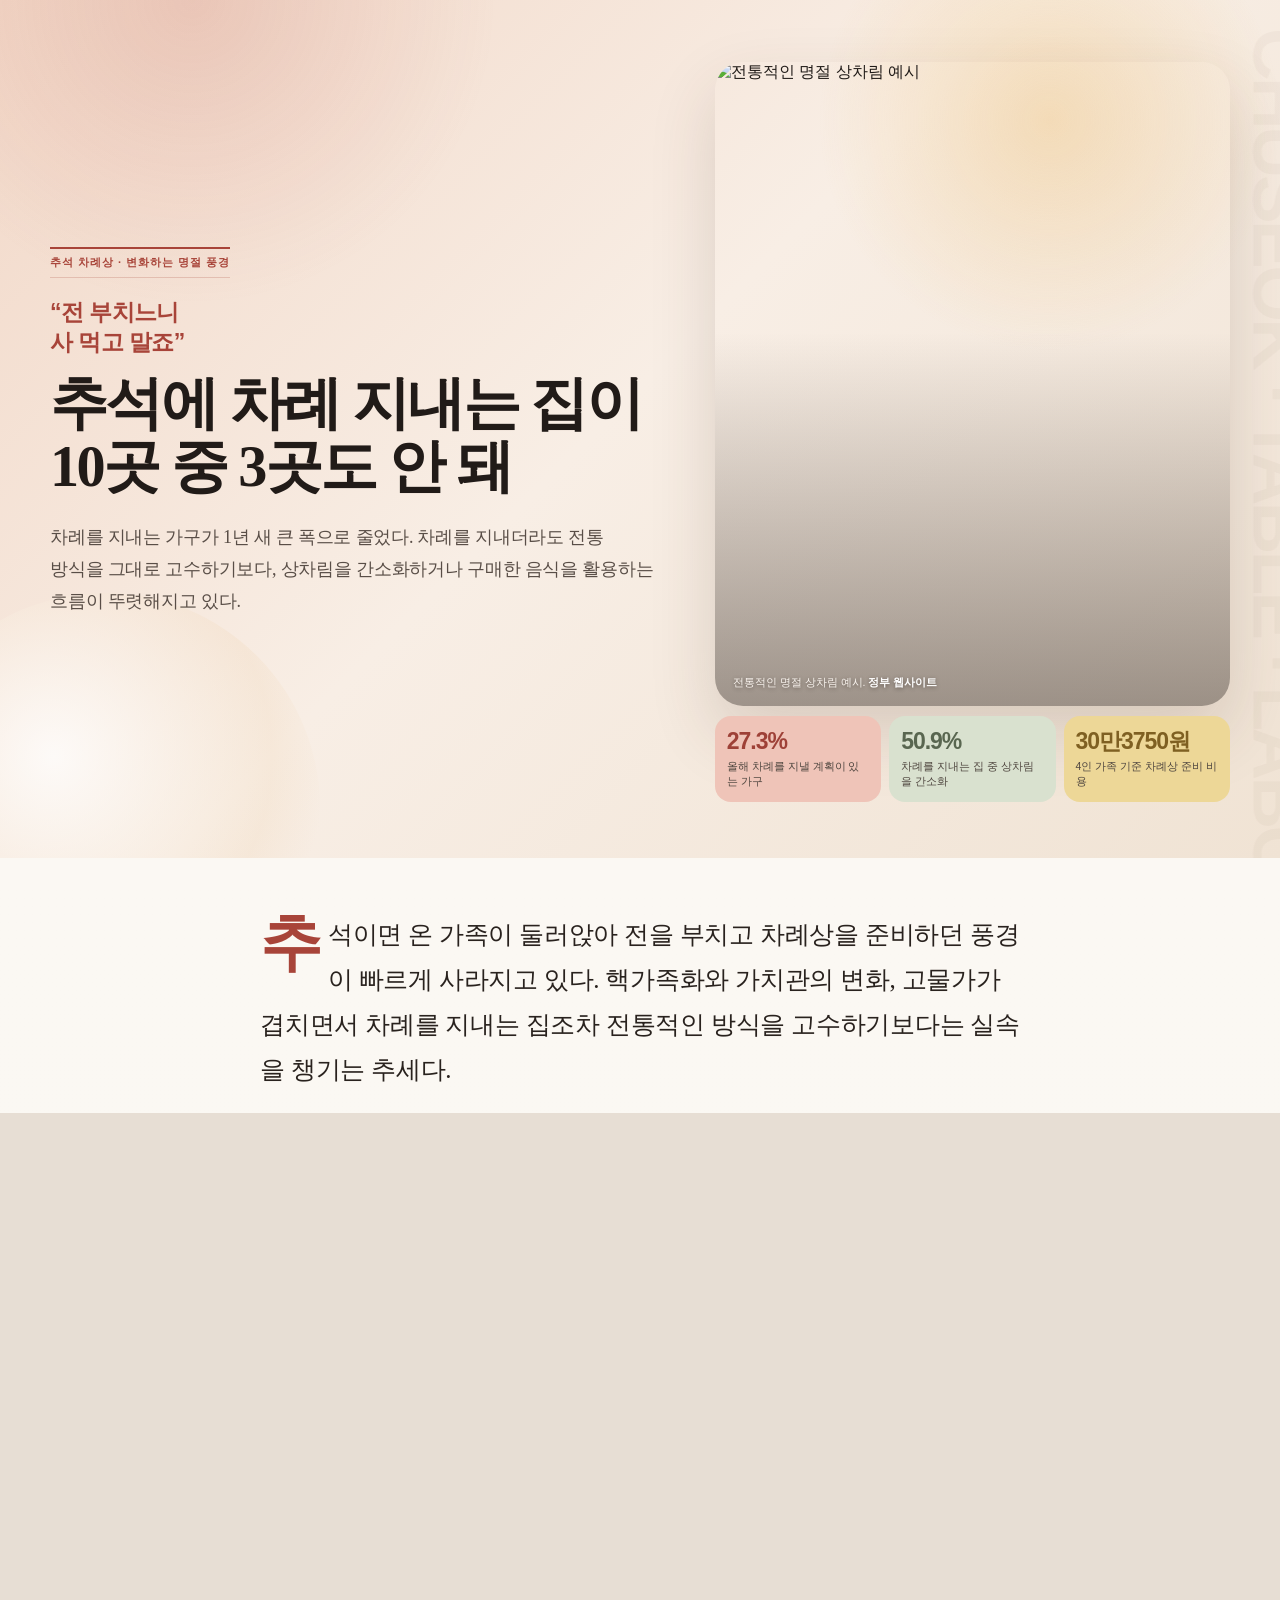
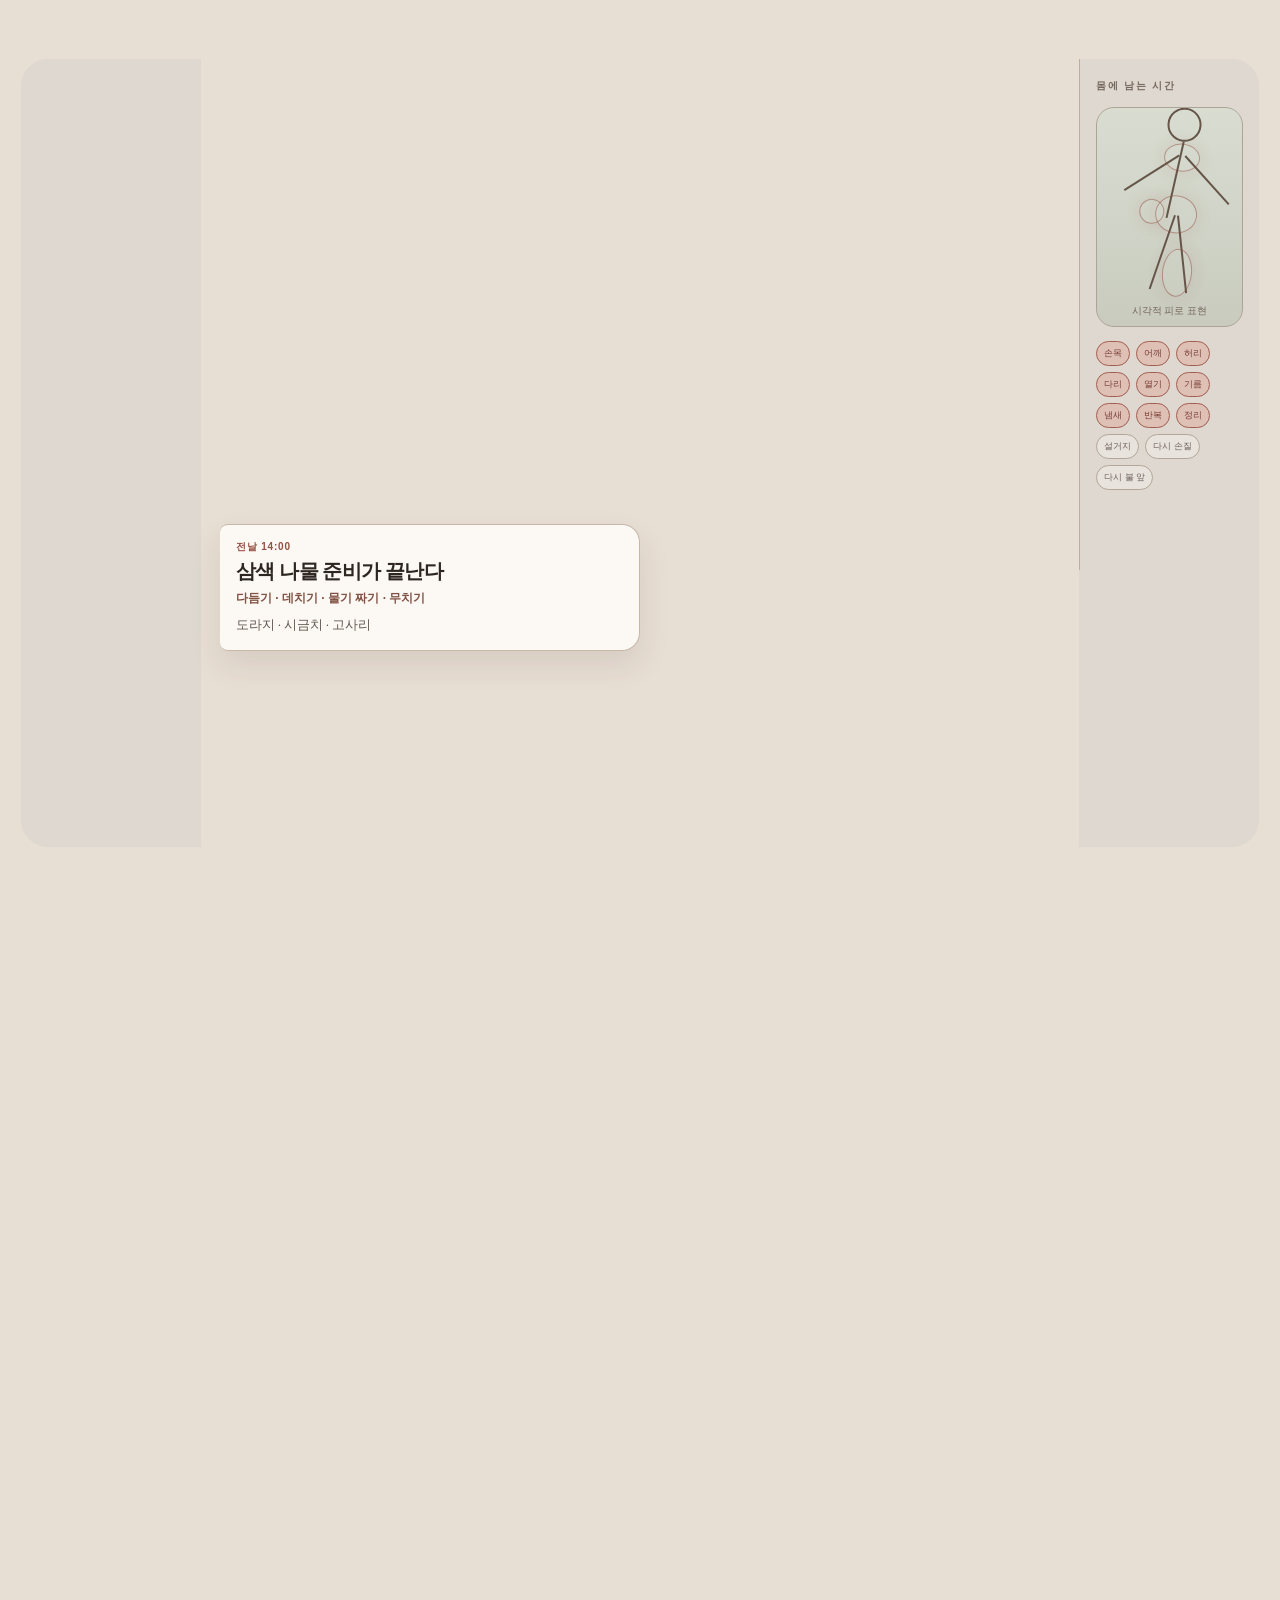
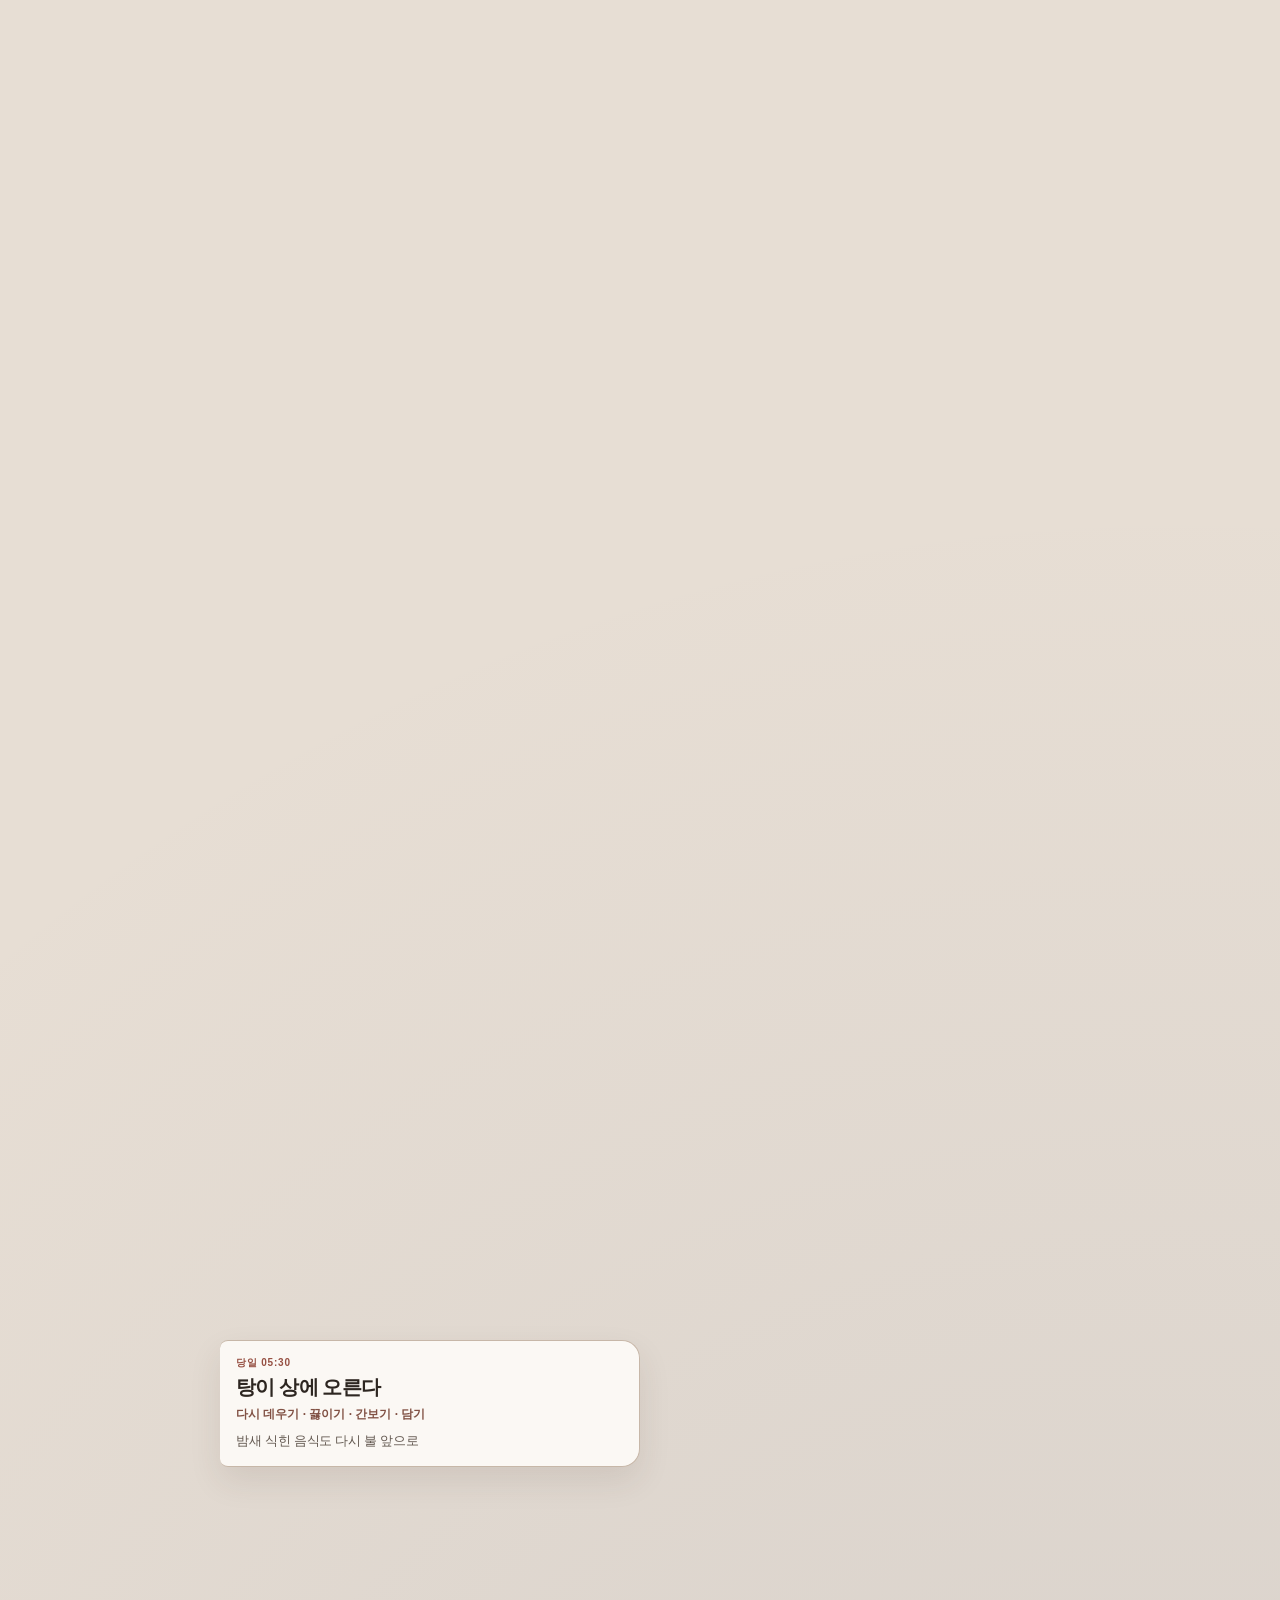
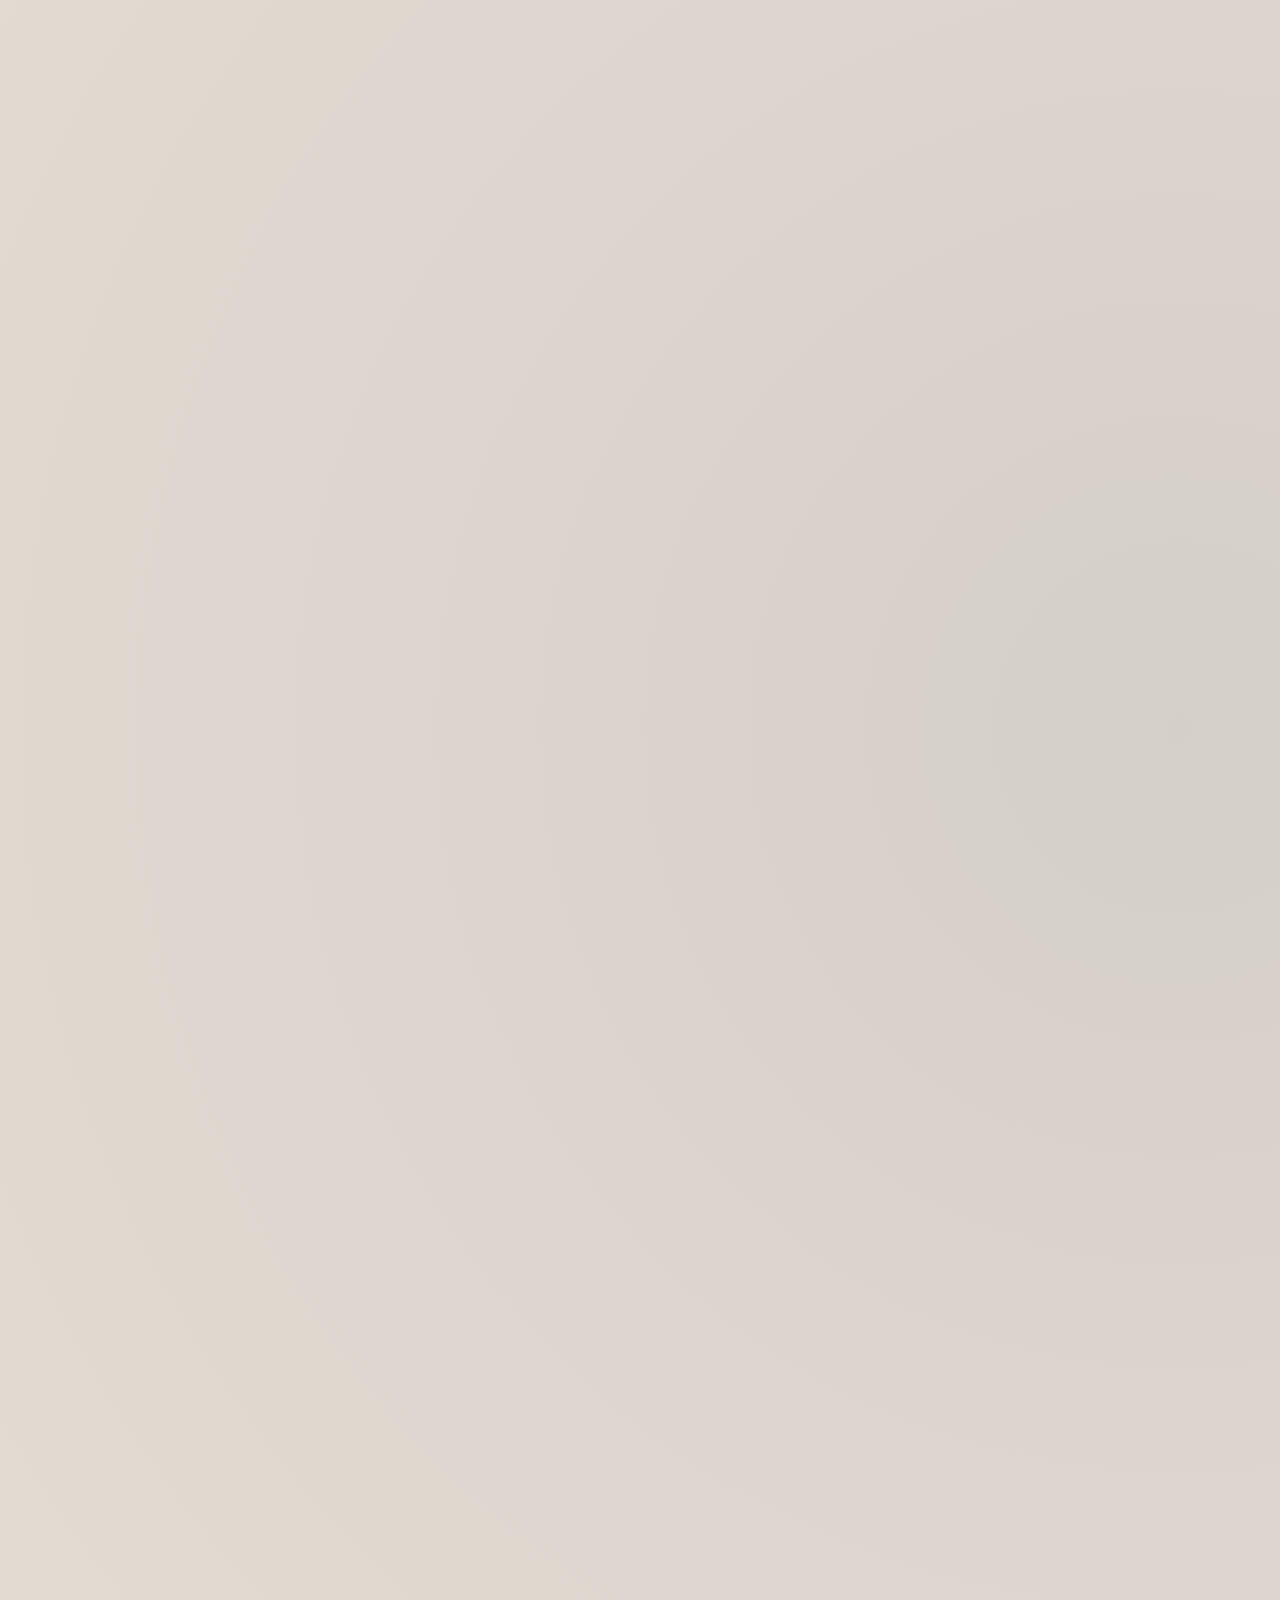
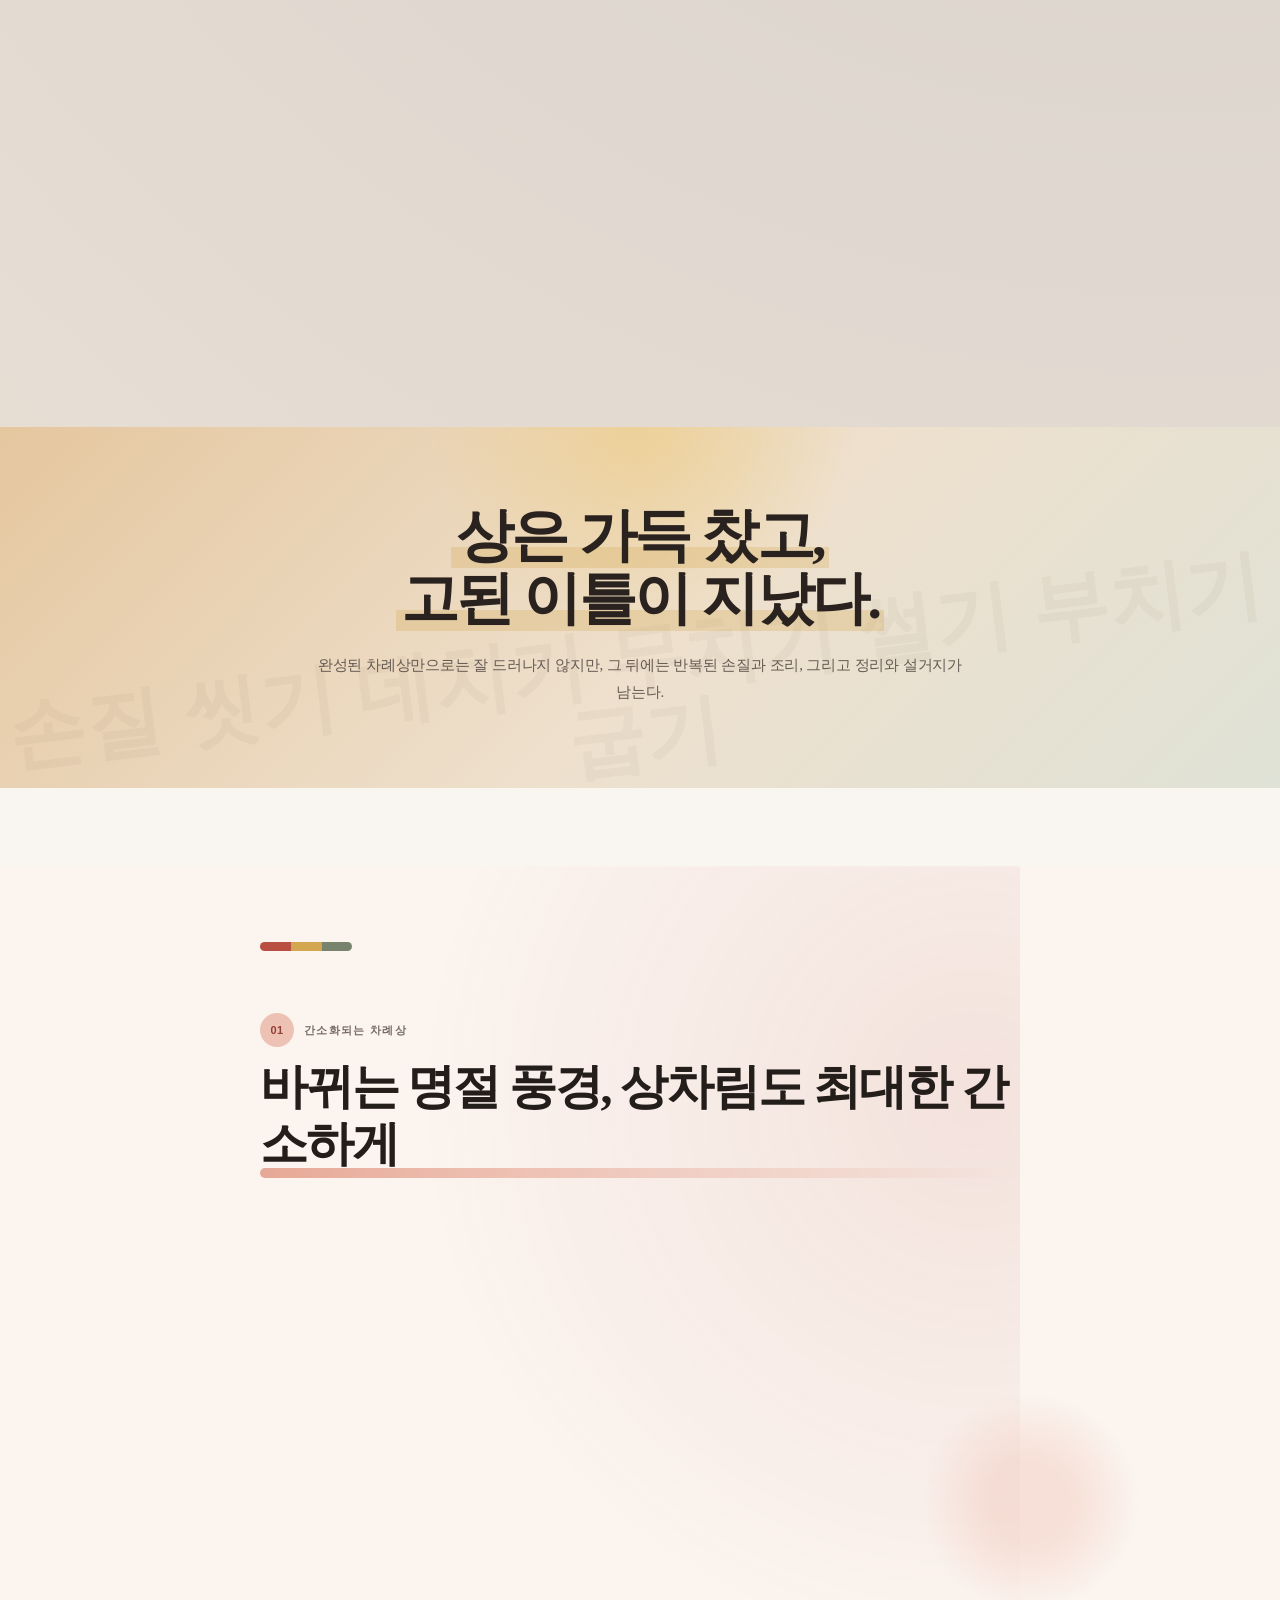
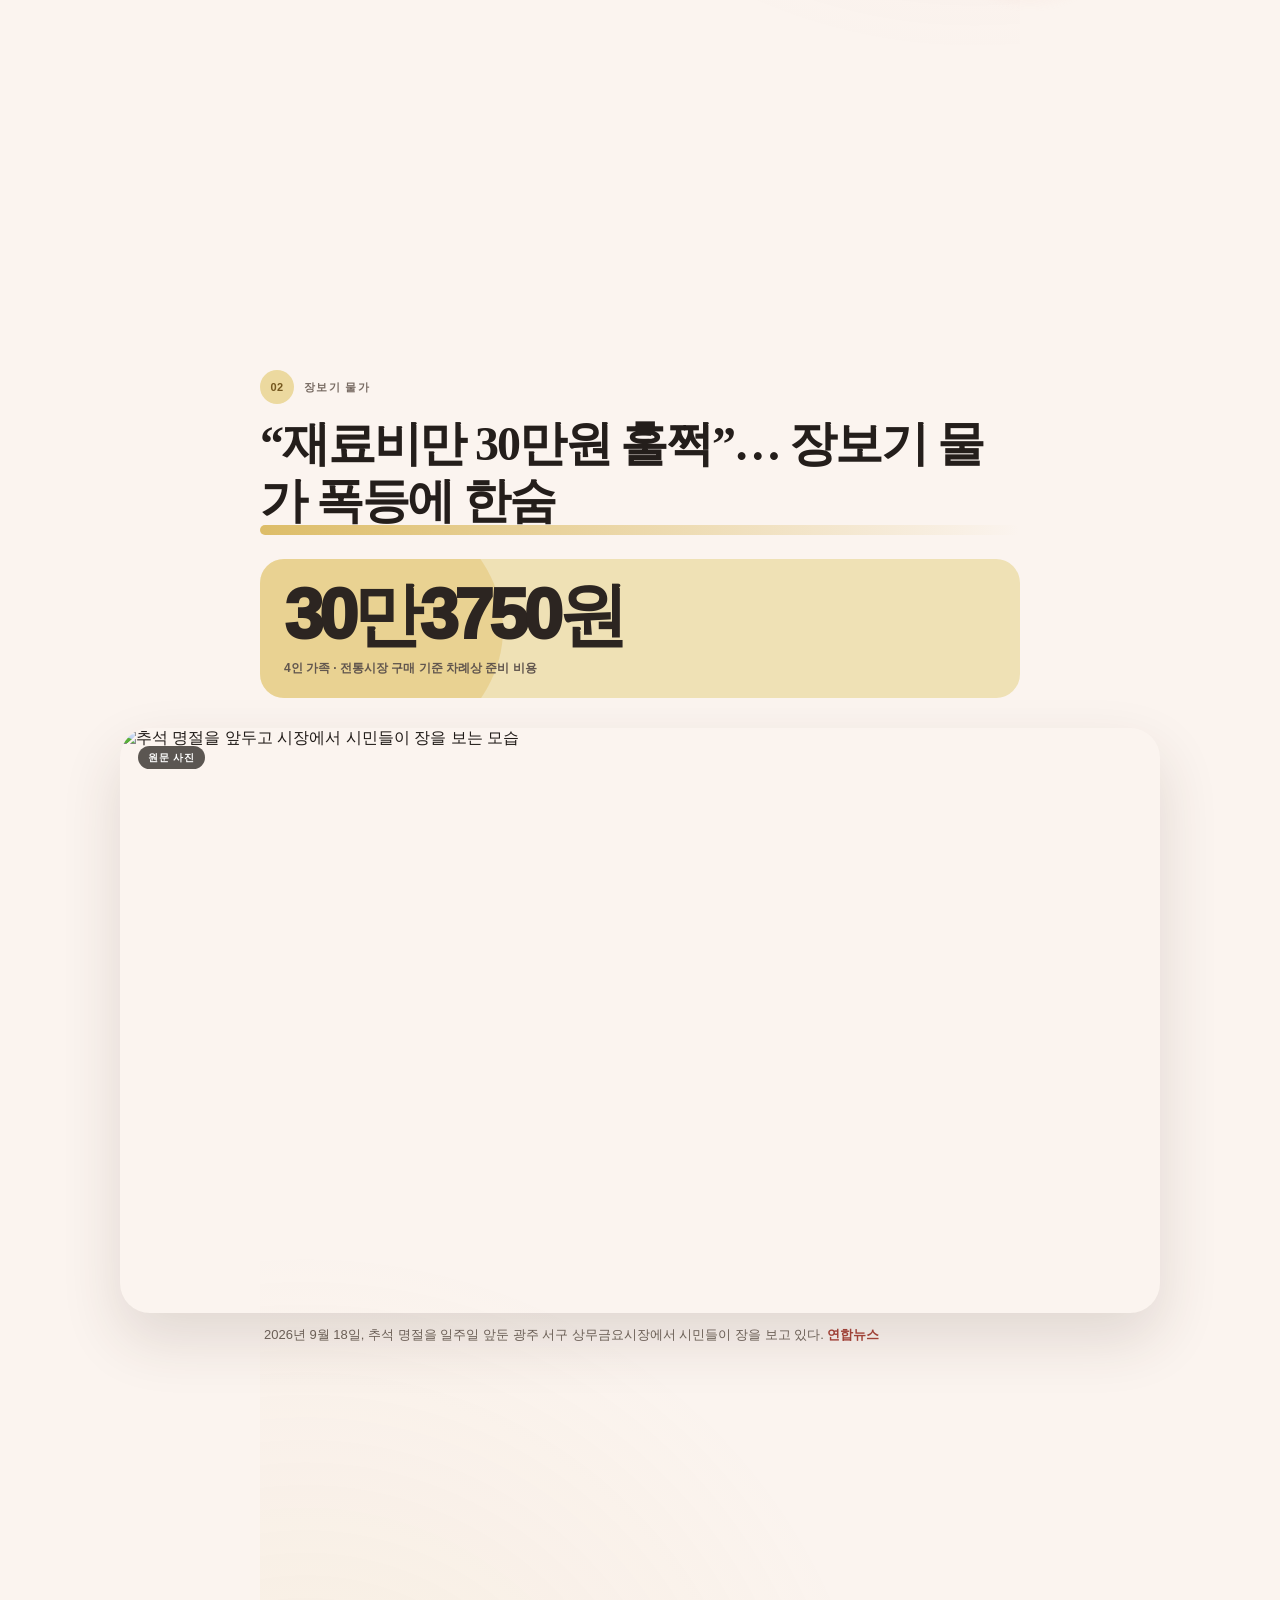
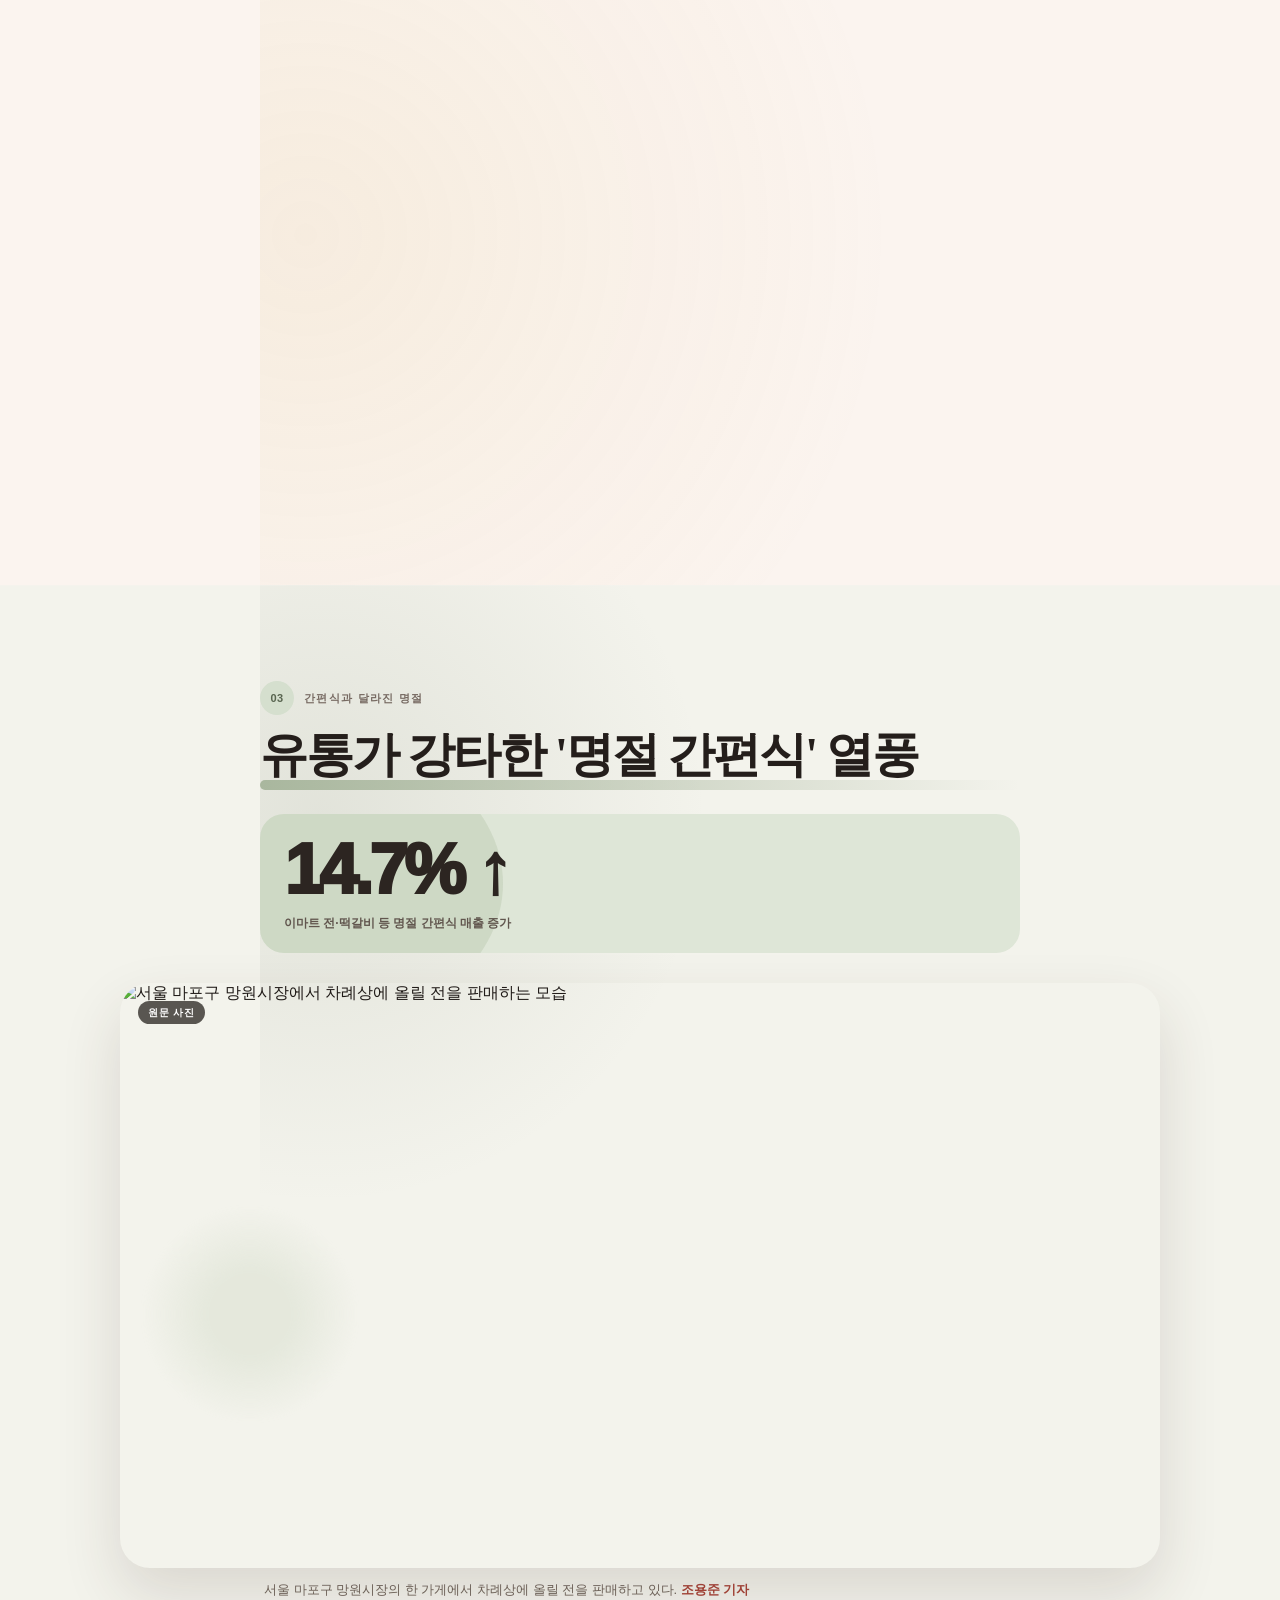
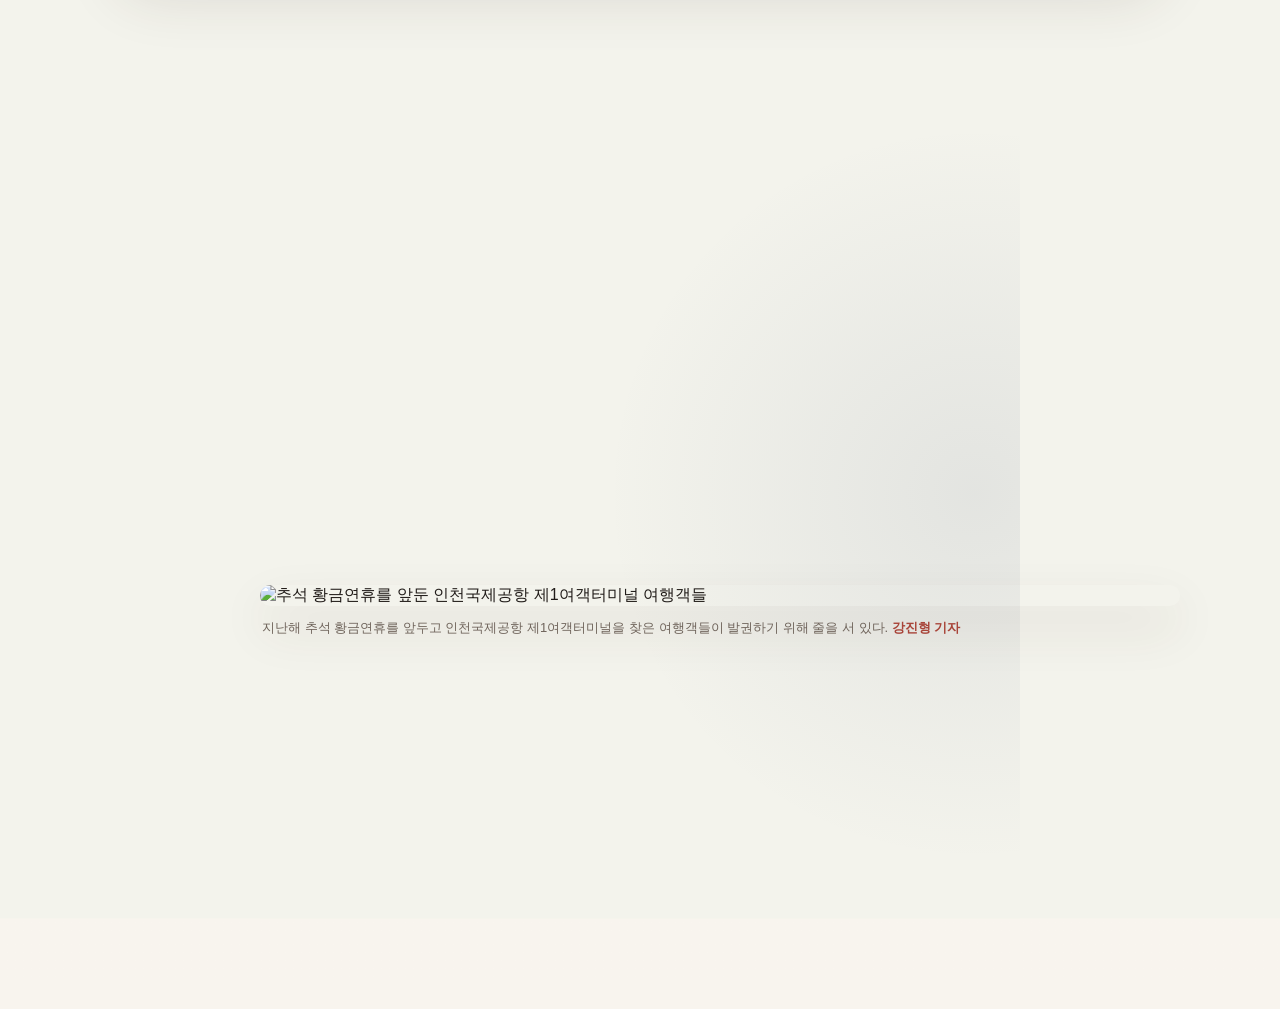
==== index.html @ ffd99a7f "Use only OFL webfonts for visual news" ====
<!doctype html>
<html lang="ko">
<head>
<meta charset="utf-8">
<meta name="viewport" content="width=device-width,initial-scale=1">
<meta name="description" content="추석 차례와 상차림 변화, 그리고 차례음식 준비 노동을 인터랙티브로 살펴봅니다.">
<title>차례상, 꼭 다 차려야 할까?</title>
<style>\n@import url("https://cdn.jsdelivr.net/gh/orioncactus/pretendard@v1.3.9/dist/web/static/pretendard.min.css");\n@import url("https://fonts.googleapis.com/css2?family=Noto+Serif+KR:wght@400;500;600;700;800;900&display=swap");\n

:root{
  --paper:#f6f0e8;
  --paper-2:#fbf7f1;
  --paper-3:#efe4d4;
  --ink:#17120f;
  --ink-soft:#4d433b;
  --muted:#7c7065;
  --line:#d8ccbf;
  --line-2:#cdbda9;
  --brass:#b48a4a;
  --brass-soft:#d8bd8a;
  --wood:#81553d;
  --wood-deep:#5b3727;
  --wine:#8c4335;
  --wine-soft:#b56b56;
  --olive:#71735f;
  --panel:#f8f2ea;
  --panel-dark:#ece3d7;
  --shadow:0 14px 38px rgba(75,53,38,.08);
  --progress:0;
}
*{box-sizing:border-box}
html{scroll-behavior:smooth}
body{
  margin:0;
  background:linear-gradient(180deg,#f7f1e8 0%,#f5efe6 46%,#f3ede3 100%);
  color:var(--ink);
  font-family:Pretendard,sans-serif;
  overflow-x:hidden;
}
a{color:inherit}
img{display:block;max-width:100%}
.wrap{width:min(1120px, calc(100% - 40px)); margin:0 auto}
.hero{
  position:relative;
  overflow:hidden;
  padding:64px 0 56px;
  background:
    radial-gradient(circle at 90% 16%, rgba(180,138,74,.22), transparent 18%),
    radial-gradient(circle at 78% 28%, rgba(211,182,132,.18), transparent 16%),
    linear-gradient(180deg,#fbf7f1 0%,#f6f0e8 78%,#f4ece2 100%);
  border-bottom:1px solid var(--line);
}
.hero:before{
  content:"";
  position:absolute;inset:auto auto -160px -120px;
  width:360px;height:360px;border-radius:50%;
  background:radial-gradient(circle at 35% 35%, rgba(255,255,255,.72), rgba(240,224,202,.24) 55%, rgba(240,224,202,0) 70%);
  pointer-events:none;
}
.hero-grid{display:grid;grid-template-columns:minmax(0,1.08fr) minmax(300px,.72fr);gap:48px;align-items:center}
.hero-copy{position:relative;z-index:2;max-width:760px}
.tag{
  display:inline-flex;align-items:center;gap:8px;
  padding:7px 0;
  color:var(--wine);font-size:12px;font-weight:800;letter-spacing:.06em;
  border-top:2px solid var(--wine);border-bottom:1px solid rgba(140,67,53,.2);
}
.hero h1{
  margin:18px 0 18px;
  font-family:"Noto Serif KR",serif;
  line-height:.99;letter-spacing:-.052em;
}
.hero h1 .quote-head{
  display:block;
  font-size:clamp(40px,5.7vw,76px);
  font-weight:800;
}
.hero h1 em{
  display:block;
  margin-top:10px;
  font-style:normal;
  font-size:clamp(34px,4.7vw,62px);
  font-weight:700;
  color:#1d1713;
}
.hero .dek{
  max-width:680px;
  font-family:"Noto Serif KR",serif;
  font-size:clamp(17px,1.7vw,22px);
  line-height:1.82;
  letter-spacing:-.015em;
  color:var(--ink-soft);
}
.byline{display:flex;flex-wrap:wrap;gap:10px 14px;margin-top:26px;padding-top:16px;border-top:1px solid var(--line);font-size:13px;color:#7b7168}
.byline b{color:var(--ink)}
.hero-aside{
  position:relative;
  min-height:520px;
  display:flex;align-items:flex-end;justify-content:center;
}
.hero-aside:before{
  content:"";
  position:absolute; inset:32px 18px 32px 48px;
  border-radius:36px;
  background:linear-gradient(180deg, rgba(255,255,255,.6), rgba(240,229,215,.42));
  border:1px solid rgba(181,157,125,.18);
  box-shadow:0 20px 44px rgba(74,53,37,.06);
}
.hero-moon{
  position:absolute;top:38px;right:48px;width:128px;height:128px;border-radius:50%;
  background:radial-gradient(circle at 38% 35%, #fff7e5, #ecd7ae 62%, #d5b06d 100%);
  box-shadow:0 0 0 8px rgba(255,250,240,.36),0 12px 34px rgba(168,122,58,.16);
}
.hero-kitchen{
  position:absolute;inset:auto 26px 26px 26px;
  display:grid;grid-template-columns:1fr;gap:18px;
}
.hero-table{
  position:relative;
  height:220px;
  border-radius:26px;
  background:linear-gradient(180deg,#b37d56,#936041 60%,#734a34);
  box-shadow: inset 0 1px rgba(255,255,255,.35),0 16px 30px rgba(74,53,37,.12);
  overflow:hidden;
}
.hero-table:before{
  content:"";position:absolute;inset:0;
  background:
    repeating-linear-gradient(0deg, rgba(255,255,255,.04) 0 1px, transparent 1px 20px),
    linear-gradient(90deg, rgba(255,255,255,.05), transparent 28%, rgba(0,0,0,.08));
}
.bowl,.plate{
  position:absolute; border-radius:50%;
  background:radial-gradient(circle at 35% 32%, #f8e8b9, #c79852 58%, #a6773f 84%, #8a6033 100%);
  box-shadow: inset 0 5px 8px rgba(255,255,255,.25), inset 0 -6px 10px rgba(91,58,26,.35), 0 14px 20px rgba(79,55,35,.2);
}
.bowl:before,.plate:before{
  content:"";position:absolute;inset:15% 17%;border-radius:50%;
  background:radial-gradient(circle at 40% 34%, rgba(255,255,255,.42), rgba(176,133,64,.12) 60%, rgba(255,255,255,0) 70%);
}
.b1{width:170px;height:170px;left:28px;top:24px}
.b2{width:138px;height:138px;right:32px;top:36px}
.b3{width:146px;height:146px;left:146px;bottom:20px}
.b4{width:116px;height:116px;right:124px;bottom:26px}
.plate.small{width:82px;height:82px;left:18px;bottom:18px;background:radial-gradient(circle at 35% 32%, #f8e2c0, #ce9e62 58%, #a97543 100%)}
.hero-grain{
  position:absolute;inset:0;opacity:.06;pointer-events:none;
  background-image:radial-gradient(#000 0.8px,transparent 0.8px);
  background-size:8px 8px;
}
.hero-statline{display:grid;grid-template-columns:repeat(3,1fr);gap:12px}
.hero-statline .mini{
  background:rgba(251,247,241,.9);
  border:1px solid rgba(205,189,169,.65);
  border-radius:18px;
  padding:16px 14px 14px;
  backdrop-filter:blur(2px);
}
.hero-statline b{display:block;font-size:28px;line-height:1;color:var(--wine);letter-spacing:-.05em;font-weight:900}
.hero-statline span{display:block;margin-top:6px;font-size:12px;line-height:1.45;color:#665c54}
.article{padding:48px 0 90px}
.article .wrap{max-width:760px}
.article p{
  font-family:"Noto Serif KR",serif;
  font-size:19px;
  line-height:1.95;
  letter-spacing:-.01em;
  margin:0 0 26px;
  color:#261f1a;
}
.article h2{
  margin:68px 0 18px;
  padding-top:8px;
  font-family:"Noto Serif KR",serif;
  font-size:32px;
  line-height:1.25;
  letter-spacing:-.04em;
  color:#201a15;
}
.article h3{font-size:24px;line-height:1.3;letter-spacing:-.03em;margin:48px 0 14px;color:#201a15}
.article-lead{
  font-size:25px !important;
  line-height:1.8 !important;
  color:#201a15 !important;
}
.article-lead:first-letter{float:left;font-size:62px;line-height:.88;padding-right:6px;padding-top:4px;color:var(--wine);font-weight:700}
.stat-grid{
  display:grid;
  grid-template-columns:repeat(3,1fr);
  gap:14px;
  margin:30px 0 40px;
}
.stat{
  padding:20px 18px 18px;
  background:rgba(255,252,247,.92);
  border:1px solid var(--line);
  border-radius:20px;
  box-shadow:var(--shadow);
}
.stat .num{font-size:38px;font-weight:900;letter-spacing:-.06em;color:var(--wine);line-height:1}
.stat .txt{margin-top:9px;font-size:13px;line-height:1.55;color:#655b53}
.article-figure{
  margin:38px auto 42px;
  width:min(920px,calc(100vw - 36px));
}
.article-figure img{
  width:100%;
  border-radius:24px;
  box-shadow:0 18px 42px rgba(73,49,34,.1);
}
.article-figure figcaption{
  margin-top:12px;
  padding-left:2px;
  font-size:13px;
  line-height:1.6;
  color:#6b6158;
}
.article-figure .credit{color:#9a5442;font-weight:700}
.editorial-quote{
  margin:40px 0 44px;
  padding:26px 0 24px 32px;
  border-left:3px solid var(--wine);
  position:relative;
}
.editorial-quote:before{
  content:"“";
  position:absolute;left:8px;top:-8px;
  font:72px/1 Georgia,serif;
  color:rgba(140,67,53,.25);
}
.editorial-quote p{
  margin:0 !important;
  font-family:"Noto Serif KR",serif;
  font-size:26px !important;
  line-height:1.66 !important;
  letter-spacing:-.03em !important;
  color:#201a15 !important;
}
.editorial-quote .who{margin-top:14px;font-size:13px;color:#7b7168}
.source-note{font-size:13px !important;color:#7b7168 !important;border-top:1px solid var(--line);padding-top:18px;margin-top:50px !important}
.sep{height:1px;background:var(--line);margin:50px 0}
.interactive-shell{
  margin:72px auto;
  background:linear-gradient(180deg,#f3eadf 0%,#eee4d7 100%);
  color:#231c17;
  border-top:1px solid var(--line-2);
  border-bottom:1px solid var(--line-2);
}
.interactive-intro{
  position:relative;
  padding:68px 22px 36px;
  text-align:center;
  overflow:hidden;
  background:linear-gradient(180deg, rgba(252,249,244,.82), rgba(242,233,221,.96));
}
.interactive-intro:before{
  content:"손질  씻기  데치기  무치기  부치기  굽기  끓이기  담기  정리  설거지";
  position:absolute;inset:-16% -10%;
  color:rgba(98,77,59,.06);
  font-size:clamp(32px,6.5vw,84px);
  font-weight:900;line-height:1.05;letter-spacing:-.06em;
  transform:rotate(-7deg);
}
.interactive-intro>*{position:relative}
.interactive-intro .eyebrow{font-size:11px;letter-spacing:.22em;color:var(--wine);font-weight:900}
.interactive-intro h2{
  margin:14px auto 16px;
  max-width:760px;
  font-family:"Noto Serif KR",serif;
  font-size:clamp(34px,4.8vw,60px);
  line-height:1.08;
  letter-spacing:-.045em;
  color:#201a15;
}
.interactive-intro p{max-width:680px;margin:0 auto;color:#64594f;font-size:15px;line-height:1.8}
.interactive-intro .editor-note{margin-top:12px;font-size:12px;color:#7a6d61}
.interactive-story{position:relative}
.interactive-sticky{position:sticky;top:0;height:100vh;padding:18px 14px;display:flex;align-items:center;justify-content:center}
.workstage{
  width:min(1240px, calc(100vw - 28px));
  height:min(790px, calc(100vh - 36px));
  display:grid;grid-template-columns:180px minmax(0,1fr) 180px;
  background:linear-gradient(180deg,#f9f4ed,#efe5d8);
  border:1px solid #c9b9a8;border-radius:28px;overflow:hidden;
  box-shadow:0 26px 60px rgba(77,53,38,.12);
  position:relative;
}
.workstage:after{
  content:"";position:absolute;inset:0;pointer-events:none;z-index:4;
  background:radial-gradient(circle at 52% 48%, transparent 52%, rgba(80,57,36,calc(.04 + .12*var(--progress))) 100%);
}
.side{
  padding:20px 16px;
  position:relative;z-index:5;
  background:rgba(250,246,240,.66);
}
.side.left{border-right:1px solid rgba(192,174,154,.8)}
.side.right{border-left:1px solid rgba(192,174,154,.8)}
.side-label{font-size:10px;letter-spacing:.18em;color:#7d7166;font-weight:900}
.clock{font-size:34px;font-weight:900;letter-spacing:-.05em;margin-top:6px;color:#2a231d}
.labor-count{margin-top:16px;padding-top:14px;border-top:1px solid rgba(182,164,145,.8)}
.labor-count b{display:block;font-size:28px;letter-spacing:-.05em;color:#251f1a}
.labor-count span{font-size:11px;color:#7c7065;line-height:1.55}
.meter{height:180px;border:1px solid rgba(179,160,141,.9);border-radius:12px;margin-top:16px;padding:5px;background:#f3ebe0;display:flex;align-items:flex-end}
.meter div{width:100%;height:2%;background:linear-gradient(180deg,var(--brass),var(--wine));border-radius:7px;transition:height .5s ease}
.history{position:absolute;left:16px;right:16px;bottom:16px;display:flex;flex-direction:column-reverse;gap:4px;max-height:220px;overflow:hidden}
.history div{font-size:10px;color:#75695f;border-left:2px solid rgba(140,67,53,.28);padding-left:7px;white-space:nowrap;overflow:hidden;text-overflow:ellipsis}
.history div.latest{color:#8c4335;border-color:#8c4335}
.workmain{padding:18px 18px 14px;display:flex;flex-direction:column;min-width:0;z-index:2}
.worktop{display:flex;justify-content:space-between;align-items:flex-end;gap:14px;margin-bottom:12px}
.worktop h3{margin:0;font-size:clamp(22px,2.4vw,32px);letter-spacing:-.04em;line-height:1.2;color:#231c17}
.worktop p{margin:5px 0 0;color:#7b7064;font-size:12px;line-height:1.45}
.workcounter{font-size:13px;font-weight:800;color:#6d5a4a;white-space:nowrap}
.tablewrap{flex:1;min-height:0;display:flex;align-items:center;justify-content:center}
.altar{
  width:min(860px,100%);aspect-ratio:1.48/1;
  display:grid;grid-template-columns:repeat(3,1fr);grid-template-rows:repeat(4,1fr);gap:8px;
  padding:12px 13px 17px;
  background:
    repeating-linear-gradient(0deg,rgba(255,255,255,.03) 0 1px,transparent 1px 18px),
    linear-gradient(180deg,#8e6145,#6c4632 57%,#513324 100%);
  border:7px solid #5c3929;border-bottom-width:16px;border-radius:14px;
  position:relative;overflow:hidden;
  box-shadow:inset 0 1px rgba(255,255,255,.08), 0 18px 40px rgba(77,53,38,.12);
  transform:scale(calc(1 - .018*var(--progress)));transition:transform .45s ease;
}
.altar:after{content:"";position:absolute;inset:0;background:linear-gradient(90deg,rgba(255,255,255,.025),transparent 35%,rgba(0,0,0,.06));pointer-events:none}
.food{position:relative;border:1px dashed rgba(255,243,224,.18);border-radius:12px;display:flex;align-items:center;justify-content:center;overflow:hidden;background:rgba(255,255,255,.016)}
.food img{width:97%;height:97%;object-fit:contain;opacity:0;transform:translateY(14px) scale(.72);filter:saturate(.94) brightness(.97);transition:transform .6s cubic-bezier(.18,1.14,.32,1), opacity .6s ease, filter .6s ease;z-index:2}
.food.done img{opacity:1;transform:none;filter:saturate(1.02) brightness(1.02)}
.food.done{border-color:rgba(255,231,188,.3);background:radial-gradient(circle at 50% 48%,rgba(211,171,102,.15),transparent 68%)}
.food.just img{animation:drop .7s cubic-bezier(.18,1.25,.32,1)}
@keyframes drop{0%{transform:translateY(-40px) scale(.55);opacity:0}65%{transform:translateY(3px) scale(1.04);opacity:1}100%{transform:none;opacity:1}}
.fname{position:absolute;left:6px;bottom:5px;font-size:10px;font-weight:800;color:rgba(255,248,236,.84);z-index:3;text-shadow:0 1px 2px rgba(49,29,18,.85)}
.empty{font-size:9px;letter-spacing:.16em;color:rgba(255,250,240,.2)}
.food.done .empty{display:none}
.food.tang.done:before{content:"";position:absolute;z-index:3;width:60px;height:70px;left:50%;top:3%;margin-left:-30px;background:radial-gradient(ellipse at 50% 80%,rgba(255,255,255,.2),transparent 60%);filter:blur(10px);animation:steam 2s ease-in-out infinite}
@keyframes steam{0%{transform:translateY(16px);opacity:0}45%{opacity:.55}100%{transform:translateY(-20px) scale(1.25);opacity:0}}
.workbottom{min-height:68px;margin-top:10px;padding-top:10px;border-top:1px solid rgba(192,174,154,.8);display:grid;grid-template-columns:minmax(0,1fr) auto;align-items:start;gap:18px}
.workbottom>div{min-width:0}
.workbottom b{display:block;font-size:13px;line-height:1.45;color:#3a3028}
.workbottom span{display:block;font-size:12px;line-height:1.55;color:#71655c;margin-top:3px}
.figurebox{height:220px;margin-top:14px;border:1px solid rgba(180,161,143,.9);border-radius:18px;background:linear-gradient(180deg,#e0d2c2,#d2c2b0);position:relative;overflow:hidden}
.figure{position:absolute;left:50%;bottom:18px;width:108px;height:205px;transform:translateX(-50%) rotate(calc(0deg + 8deg*var(--progress)));transform-origin:50% 78%;transition:transform .55s ease}
.figure .head{position:absolute;width:34px;height:34px;border:2px solid #66564a;border-radius:50%;left:37px;top:4px}
.figure .torso{position:absolute;width:2px;height:78px;background:#66564a;left:54px;top:38px;transform:rotate(calc(0deg + 9deg*var(--progress)));transform-origin:top}
.figure .arm{position:absolute;width:2px;height:65px;background:#66564a;top:52px;transform-origin:top}
.figure .arm.a1{left:51px;transform:rotate(calc(42deg + 13deg*var(--progress)))} .figure .arm.a2{left:57px;transform:rotate(calc(-42deg - 8deg*var(--progress)))}
.figure .leg{position:absolute;width:2px;height:78px;background:#66564a;top:112px;transform-origin:top}
.figure .leg.l1{left:53px;transform:rotate(13deg)} .figure .leg.l2{left:56px;transform:rotate(-12deg)}
.figurelabel{position:absolute;left:0;right:0;bottom:8px;text-align:center;font-size:10px;color:#746659}
.ache{position:absolute;border:1px solid rgba(140,67,53,.7);border-radius:50%;opacity:calc(.08 + .78*var(--progress));box-shadow:0 0 18px rgba(140,67,53,.18)}
.ache.wrist{width:25px;height:25px;left:18px;top:98px}.ache.shoulder{width:36px;height:28px;left:37px;top:40px}.ache.back{width:42px;height:38px;left:34px;top:92px}.ache.legs{width:30px;height:48px;left:47px;top:145px}
.pressurewords{margin-top:14px;display:flex;flex-wrap:wrap;gap:6px}
.pressurewords span{font-size:9px;padding:5px 7px;border:1px solid rgba(180,161,143,.9);border-radius:999px;color:#776b60;background:rgba(255,255,255,.18);transition:.35s}
.pressurewords span.on{color:#7f3d31;border-color:#9d6251;background:#e7d2c1}
.intsteps{position:relative;z-index:6;margin-top:-100vh;pointer-events:none}
.intstep{min-height:78vh;display:flex;align-items:flex-end;padding:0 0 6vh max(20px, calc((100vw - 1180px)/2 + 170px))}
.intcard{width:min(420px, calc(100vw - 46px));padding:15px 16px;background:rgba(251,247,241,.95);color:#2b231d;border:1px solid rgba(203,188,172,.9);border-left:4px solid var(--wine);border-radius:8px 18px 18px 8px;box-shadow:0 12px 30px rgba(73,49,34,.12);opacity:0;visibility:hidden;transform:translateY(12px);transition:.25s}
.intstep.active .intcard{opacity:1;visibility:visible;transform:none}
.intcard .time{font-size:10px;color:#8d6046;font-weight:800;letter-spacing:.08em}
.intcard h4{margin:4px 0 6px;font-family:"Noto Serif KR",serif;color:#2e251f;font-size:20px;line-height:1.3;letter-spacing:-.03em}
.intcard .work{font-size:12px;color:#7e513f;font-weight:700;margin-bottom:7px}
.intcard p{font-size:13px;line-height:1.65;color:#675d54;margin:0}
.interactive-outro{position:relative;min-height:auto;padding:78px 24px 82px;text-align:center;background:linear-gradient(180deg,#f3ece2,#f8f3eb);border-top:1px solid var(--line-2)}
.interactive-outro:before{content:"손질  씻기  데치기  무치기  썰기  부치기  굽기";position:absolute;inset:auto 0 14px 0;font-size:clamp(34px,6vw,82px);line-height:1;color:rgba(93,67,48,.05);font-weight:900;transform:rotate(-7deg);pointer-events:none}
.interactive-outro .inner{position:relative;z-index:2;max-width:760px;margin:0 auto}
.interactive-outro h2{margin:0;font-family:"Noto Serif KR",serif;font-size:clamp(34px,4.8vw,58px);line-height:1.08;letter-spacing:-.045em;color:#221b16}
.interactive-outro p{margin:16px auto 0;max-width:660px;color:#6a5f55;font-size:15px;line-height:1.8}

@media (max-width: 980px){
  .wrap{width:min(100%, calc(100% - 28px))}
  .hero{padding:44px 0 42px}
  .hero-grid{grid-template-columns:1fr;gap:22px}
  .hero-aside{min-height:350px;order:-1}
  .hero-aside:before{inset:8px 4px 10px}
  .hero-moon{width:96px;height:96px;top:22px;right:24px}
  .hero-kitchen{inset:auto 16px 16px 16px;gap:14px}
  .hero-table{height:180px;border-radius:20px}
  .b1{width:138px;height:138px;left:18px;top:22px}
  .b2{width:110px;height:110px;right:24px;top:30px}
  .b3{width:120px;height:120px;left:116px;bottom:18px}
  .b4{width:96px;height:96px;right:94px;bottom:22px}
  .plate.small{width:70px;height:70px}
  .hero-statline{gap:8px}
  .hero-statline .mini{padding:13px 12px}
  .hero-statline b{font-size:24px}
  .hero h1 .quote-head{font-size:clamp(36px,9.5vw,58px)}
  .hero h1 em{font-size:clamp(30px,7.7vw,46px)}
  .article{padding-top:36px}
  .article .wrap{max-width:100%}
  .article p{font-size:17px;line-height:1.88}
  .article-lead{font-size:21px!important}
  .stat-grid{grid-template-columns:1fr;gap:10px}
  .article-figure{width:calc(100vw - 28px);margin:30px auto 34px}
  .interactive-shell{margin:58px 0}
  .interactive-intro{padding:52px 16px 30px}
  .interactive-intro h2{font-size:clamp(30px,8.2vw,46px)}
  .interactive-intro p{font-size:14px}
  .interactive-sticky{padding:10px 6px}
  .workstage{
    width:calc(100vw - 12px);
    height:min(720px, calc(100vh - 18px));
    grid-template-columns:76px minmax(0,1fr) 76px;
    border-radius:16px;
  }
  .side{padding:12px 7px}
  .side-label{font-size:7px}
  .clock{font-size:18px}
  .labor-count b{font-size:15px}
  .labor-count span{font-size:7px}
  .meter{height:86px;margin-top:9px}
  .history{display:none}
  .workmain{padding:10px 8px 9px}
  .worktop{margin-bottom:6px}
  .worktop h3{font-size:16px}
  .worktop p{font-size:9px}
  .workcounter{font-size:9px}
  .altar{width:100%;aspect-ratio:1.43/1;gap:4px;padding:5px 5px 8px;border-width:4px;border-bottom-width:8px}
  .fname{font-size:7px;left:4px;bottom:3px}
  .workbottom{min-height:64px;grid-template-columns:1fr;gap:4px;padding-top:7px}
  .workbottom b{font-size:10px}
  .workbottom span{font-size:9px;line-height:1.42}
  .figurebox{height:150px;margin-top:8px;border-radius:12px}
  .figure{transform:translateX(-50%) scale(.58) rotate(calc(0deg + 8deg*var(--progress)));transform-origin:50% 100%}
  .figurelabel{font-size:7px}
  .pressurewords{gap:4px;margin-top:8px}
  .pressurewords span{font-size:6px;padding:3px 4px}
  .intstep{min-height:84vh;padding-left:82px;padding-bottom:4vh}
  .intcard{width:min(320px, calc(100vw - 92px));padding:10px 11px}
  .intcard h4{font-size:14px}.intcard .work,.intcard p{font-size:9px}
  .interactive-outro{padding:58px 20px 62px}
}

@media (max-width: 620px){
  .hero{padding:32px 0 34px}
  .tag{font-size:11px}
  .hero h1{margin:14px 0 14px}
  .hero .dek{font-size:16px;line-height:1.76}
  .byline{font-size:12px;gap:8px 12px;margin-top:18px;padding-top:12px}
  .hero-aside{min-height:288px}
  .hero-moon{width:74px;height:74px;right:16px;top:18px}
  .hero-table{height:148px}
  .b1{width:104px;height:104px;left:16px;top:16px}.b2{width:90px;height:90px;right:20px;top:22px}.b3{width:96px;height:96px;left:86px;bottom:14px}.b4{width:80px;height:80px;right:74px;bottom:16px}
  .plate.small{display:none}
  .hero-statline{grid-template-columns:1fr;gap:6px}
  .hero-statline .mini{border-radius:14px}
  .article{padding:30px 0 70px}
  .article p{font-size:16px;line-height:1.86}
  .article h2{font-size:26px;margin:54px 0 16px}
  .article-lead{font-size:19px!important}
  .article-lead:first-letter{font-size:48px;padding-right:5px;padding-top:2px}
  .editorial-quote{padding-left:24px;margin:32px 0 36px}
  .editorial-quote:before{font-size:52px;left:4px;top:-6px}
  .editorial-quote p{font-size:20px!important;line-height:1.66!important}
  .article-figure img{border-radius:18px}
  .interactive-intro{padding:42px 14px 28px}
  .interactive-intro .eyebrow{font-size:10px}
  .interactive-intro p{font-size:13px}
  .interactive-sticky{position:relative;height:auto;padding:0 4px 8px}
  .workstage{
    width:100%;height:auto;min-height:unset;
    grid-template-columns:62px minmax(0,1fr) 62px;
    border-radius:14px;
  }
  .side{padding:10px 6px 12px}
  .side-label{font-size:6px}
  .clock{font-size:15px}
  .labor-count b{font-size:13px}
  .meter{height:80px}
  .workmain{padding:8px 6px}
  .worktop h3{font-size:14px}
  .worktop p{font-size:8px}
  .altar{aspect-ratio:1.35/1;gap:3px;padding:4px 4px 6px;border-width:3px;border-bottom-width:6px}
  .fname{font-size:6px}
  .workbottom{min-height:56px}
  .workbottom b{font-size:9px}
  .workbottom span{font-size:8px}
  .figurebox{height:136px}
  .pressurewords span{font-size:5.5px}
  .intsteps{margin-top:0}
  .intstep{min-height:auto;display:block;padding:0 12px 10px;margin-top:10px}
  .intcard{width:100%;opacity:1;visibility:visible;transform:none}
  .interactive-outro h2{font-size:30px}
  .interactive-outro p{font-size:14px}
}


/* ===== V9 hero photo refinement ===== */
.hero-aside{min-height:0;display:block;align-self:center}.hero-aside:before,.hero-moon,.hero-kitchen,.hero-table,.hero-grain,.bowl,.plate{display:none!important}.hero-photo{margin:0;position:relative}.hero-photo img{width:100%;aspect-ratio:4/5;object-fit:cover;object-position:center 44%;border-radius:24px;border:1px solid rgba(170,145,116,.24);box-shadow:0 20px 48px rgba(74,53,37,.13)}.hero-photo:after{content:"";position:absolute;inset:0;border-radius:24px;background:linear-gradient(180deg,rgba(52,34,22,0) 58%,rgba(43,29,19,.32) 100%);pointer-events:none}.hero-photo figcaption{position:absolute;z-index:2;left:18px;right:18px;bottom:15px;margin:0;color:rgba(255,250,244,.94);font-size:11px;line-height:1.48;text-shadow:0 1px 4px rgba(32,20,13,.45)}.hero-photo figcaption span{font-weight:800;color:#fff}.hero-aside .hero-statline{margin-top:12px;grid-template-columns:repeat(3,1fr);gap:8px}.hero-aside .hero-statline .mini{background:rgba(250,246,240,.88);border-radius:12px;padding:13px 12px;border:1px solid rgba(198,180,158,.7);box-shadow:none}.hero-aside .hero-statline b{font-size:24px}.hero-aside .hero-statline span{font-size:11px;line-height:1.45}@media(max-width:980px){.hero-aside{order:-1;display:grid;grid-template-columns:minmax(0,1.3fr) minmax(210px,.7fr);gap:10px;align-items:stretch}.hero-photo img{aspect-ratio:16/10;border-radius:20px}.hero-photo:after{border-radius:20px}.hero-aside .hero-statline{margin-top:0;grid-template-columns:1fr;gap:8px}.hero-aside .hero-statline .mini{display:flex;align-items:center;gap:10px;padding:12px}.hero-aside .hero-statline b{min-width:90px;font-size:22px}}@media(max-width:620px){.hero-aside{display:block}.hero-photo img{aspect-ratio:4/3;object-position:center 46%;border-radius:16px}.hero-photo:after{border-radius:16px}.hero-photo figcaption{left:12px;right:12px;bottom:10px;font-size:9.5px}.hero-aside .hero-statline{margin-top:8px;grid-template-columns:repeat(3,1fr);gap:5px}.hero-aside .hero-statline .mini{display:block;padding:10px 8px;border-radius:10px}.hero-aside .hero-statline b{min-width:0;font-size:18px;line-height:1.05}.hero-aside .hero-statline span{font-size:8px;line-height:1.35;margin-top:5px}}


/* ===== V13 · complete visual-news system ===== */
:root{
  --v13-paper:#fbf8f3;
  --v13-ink:#201b18;
  --v13-soft:#5b514b;
  --v13-muted:#7e7168;
  --v13-coral:#b84f42;
  --v13-peach:#efc3af;
  --v13-saffron:#d3a74f;
  --v13-sage:#78836d;
  --v13-indigo:#56627d;
  --v13-line:rgba(94,72,58,.18);
}
::selection{background:#e9c176;color:#201b18}
body{
  background:
    radial-gradient(circle at 8% 7%,rgba(211,167,79,.17),transparent 20%),
    radial-gradient(circle at 92% 17%,rgba(184,79,66,.12),transparent 24%),
    radial-gradient(circle at 16% 60%,rgba(86,98,125,.08),transparent 25%),
    #f7f3ee;
  color:var(--v13-ink);
}
body:before{
  content:"";
  position:fixed;inset:0;z-index:-1;pointer-events:none;
  opacity:.045;
  background-image:radial-gradient(#2c211b .7px,transparent .7px);
  background-size:8px 8px;
}
.hero{
  position:relative;
  padding:62px 0 56px;
  background:
    radial-gradient(circle at 82% 14%,rgba(236,185,101,.34),transparent 18%),
    radial-gradient(circle at 15% 0%,rgba(184,79,66,.16),transparent 22%),
    linear-gradient(135deg,#f2d8c8 0%,#f8eee5 48%,#f0e3d4 100%);
  border-bottom:0;
}
.hero:before{
  content:"";
  position:absolute;
  left:-110px;bottom:-165px;
  width:430px;height:430px;border-radius:50%;
  background:radial-gradient(circle at 38% 38%,rgba(255,255,255,.77),rgba(237,205,164,.18) 58%,transparent 73%);
}
.hero:after{
  content:"CHUSEOK  ·  TABLE  ·  LABOR";
  position:absolute;
  right:-35px;top:28px;
  font-size:clamp(32px,5.7vw,84px);
  line-height:1;
  letter-spacing:-.05em;
  font-weight:900;
  color:rgba(78,54,41,.035);
  transform:rotate(90deg) translateX(100%);
  transform-origin:top right;
  pointer-events:none;
}
.hero-grid{
  width:min(1180px,calc(100% - 48px));
  grid-template-columns:minmax(0,1.08fr) minmax(390px,.92fr);
  gap:60px;
  align-items:center;
}
.hero-copy{max-width:720px}
.tag{
  color:#a84439;
  border-top:2px solid #a84439;
  border-bottom:1px solid rgba(168,68,57,.22);
  font-size:11px;
  letter-spacing:.09em;
  padding:6px 0 7px;
}
.hero h1{margin:20px 0 22px;letter-spacing:0;line-height:1}
.hero h1 .quote-head{
  display:block;
  margin:0 0 15px;
  font-family:Pretendard,sans-serif;
  font-size:clamp(19px,1.8vw,27px);
  line-height:1.3;
  letter-spacing:-.025em;
  font-weight:850;
  color:#a84439;
}
.hero h1 em{
  display:block;
  margin:0;
  font-family:"Noto Serif KR",serif;
  font-size:clamp(45px,4.55vw,67px);
  line-height:1.08;
  letter-spacing:-.043em;
  font-weight:800;
  color:#211b18;
  text-wrap:balance;
  word-break:keep-all;
}
.hero .dek{
  max-width:640px;
  font-size:18px;
  line-height:1.78;
  letter-spacing:-.012em;
  color:#594e47;
  word-break:keep-all;
}
.byline{display:none}
.hero-photo img{
  aspect-ratio:4/5;
  object-fit:cover;
  object-position:center 42%;
  border-radius:28px;
  border:0;
  box-shadow:0 28px 66px rgba(72,49,35,.16);
}
.hero-photo:after{
  border-radius:28px;
  background:linear-gradient(180deg,transparent 42%,rgba(37,27,21,.42) 100%);
}
.hero-photo figcaption{font-size:10.5px}
.hero-aside .hero-statline{
  margin-top:10px;
  gap:8px;
}
.hero-aside .hero-statline .mini{
  border:0;
  border-radius:16px;
  padding:14px 12px 13px;
  box-shadow:none;
  transform:translateY(0);
  transition:transform .25s ease;
}
.hero-aside .hero-statline .mini:hover{transform:translateY(-3px)}
.hero-aside .hero-statline .mini:nth-child(1){background:#efc4b8}
.hero-aside .hero-statline .mini:nth-child(2){background:#d9e1cf}
.hero-aside .hero-statline .mini:nth-child(3){background:#edd797}
.hero-aside .hero-statline .mini:nth-child(1) b{color:#9e4137}
.hero-aside .hero-statline .mini:nth-child(2) b{color:#596650}
.hero-aside .hero-statline .mini:nth-child(3) b{color:#7f6022}
.hero-aside .hero-statline b{font-size:23px;letter-spacing:-.045em}
.hero-aside .hero-statline span{font-size:10.5px;line-height:1.45;color:#504740}

.article{
  position:relative;
  background:
    radial-gradient(circle at 90% 18%,rgba(86,98,125,.05),transparent 18%),
    linear-gradient(180deg,#fbf8f3,#f8f4ee);
  padding-top:54px;
}
.article p{color:#39302b}
.article-lead{color:#29221e!important}
.article-lead:first-letter{color:#a84439}
.article h2{
  color:#241e1b;
  display:inline;
  padding:0 .08em;
  background:linear-gradient(transparent 67%,rgba(211,167,79,.28) 67%);
  -webkit-box-decoration-break:clone;
  box-decoration-break:clone;
}
.article h2 + p{margin-top:22px}
.article h3{color:#302824}
.stat{
  border:0;
  box-shadow:none;
  border-radius:22px;
}
.stat:nth-child(1){background:#f1d5ca}
.stat:nth-child(2){background:#dfe6d7}
.stat:nth-child(3){background:#efdfad}
.stat .num{color:#a6483d}
.stat .txt{color:#5e554f}
.editorial-quote{
  border-left:4px solid #b84f42;
  background:linear-gradient(90deg,rgba(239,195,175,.34),transparent 78%);
}
.editorial-quote:before{color:rgba(184,79,66,.23)}
.editorial-quote p{color:#2d2622!important}
.editorial-quote .who{color:#7d7067}
.article-figure img{
  border-radius:26px;
  box-shadow:0 22px 50px rgba(74,52,39,.11);
}
.article-figure figcaption{color:#75695f}
.article-figure .credit{color:#a84439}

/* Two-day scrollytelling */
.interactive-shell{
  position:relative;
  margin:78px 0;
  border:0;
  background:
    radial-gradient(circle at 8% 12%,rgba(184,79,66,.12),transparent 20%),
    radial-gradient(circle at 92% 82%,rgba(86,98,125,.12),transparent 24%),
    #e7ded4;
}
.interactive-intro{
  background:
    radial-gradient(circle at 50% -10%,rgba(255,244,220,.8),transparent 36%),
    linear-gradient(135deg,#e8c8bb 0%,#e5d8cc 48%,#d9ddd1 100%);
  padding-top:72px;
}
.interactive-intro:before{
  color:rgba(80,58,47,.05);
  transform:rotate(-6deg);
}
.interactive-intro .eyebrow{
  color:#9f4339;
  letter-spacing:.22em;
}
.day-ribbon{
  display:flex;
  justify-content:center;
  align-items:center;
  gap:9px;
  flex-wrap:wrap;
  margin:15px auto 18px;
  max-width:760px;
}
.day-ribbon span{
  display:inline-flex;
  align-items:center;
  min-height:30px;
  padding:6px 11px;
  border-radius:999px;
  font-size:10px;
  line-height:1;
  font-weight:900;
  letter-spacing:.04em;
  color:#4f4741;
  background:rgba(255,255,255,.48);
  border:1px solid rgba(102,80,66,.12);
}
.day-ribbon span:first-child{background:#efc2b4;color:#8d3e35}
.day-ribbon span:nth-of-type(2){background:#d9e0d0;color:#56604e}
.day-ribbon span:last-child{background:#eed99d;color:#765a22}
.day-ribbon i{
  width:24px;height:1px;
  background:rgba(72,58,48,.28);
}
.interactive-intro h2{
  color:#29221e;
  font-size:clamp(38px,5.2vw,66px);
  line-height:1.06;
}
.interactive-intro p{color:#5e534c}
.interactive-intro .editor-note{color:#766a61}

.workstage{
  background:#f1ece5;
  border:1px solid #c7b8a9;
  box-shadow:0 26px 65px rgba(70,49,37,.12);
}
.side{background:#dfd8d0}
.side.left{border-right-color:#bfae9e}
.side.right{border-left-color:#bfae9e}
.side-label{color:#74675e}
.clock{
  color:#2c2521;
  font-size:30px;
  line-height:1.05;
  letter-spacing:-.045em;
}
.labor-count b,.worktop h3{color:#2f2823}
.labor-count span,.worktop p{color:#786c63}
.meter{background:#d1c8be;border-color:#ae9b89}
.meter div{background:linear-gradient(180deg,#d3a74f 0%,#b84f42 54%,#56627d 100%)}
.history div{color:#6d625b;border-left-color:rgba(184,79,66,.26)}
.history div.latest{color:#9b4439;border-color:#9b4439}
.workcounter{color:#655344}
.workbottom{border-top-color:#c1b2a4}
.workbottom b{color:#352d27}
.workbottom span{color:#70645c}
.figurebox{
  background:linear-gradient(180deg,#d9ddd1,#c9cbbf);
  border-color:#aca597;
}
.pressurewords span{
  background:rgba(255,255,255,.27);
  border-color:#b3a698;
  color:#6e625a;
}
.pressurewords span.on{
  background:#dfc0b5;
  border-color:#a25e50;
  color:#763a32;
}
.intcard{
  background:rgba(252,249,245,.97);
  border-color:#c7b7a8;
  border-left-color:#b84f42;
  box-shadow:0 14px 32px rgba(68,47,35,.10);
}
.intcard .time{color:#965043}
.intcard h4{color:#2d2621}
.intcard .work{color:#815144}
.intcard p{color:#625850}

.interactive-outro{
  background:
    radial-gradient(circle at 50% 0%,rgba(238,202,120,.55),transparent 29%),
    linear-gradient(135deg,#e5c79f 0%,#eee0cd 54%,#dfe2d6 100%);
  border-top:0;
}
.interactive-outro h2{color:#29221e}
.interactive-outro p{color:#655b53}
.interactive-outro:before{color:rgba(86,63,48,.045)}

.article-after-interactive:before{
  content:"";
  display:block;
  width:92px;height:9px;
  margin:4px 0 44px;
  border-radius:999px;
  background:linear-gradient(90deg,#b84f42 0 34%,#d3a74f 34% 67%,#78836d 67% 100%);
}

@media(max-width:980px){
  .hero{padding:40px 0 42px}
  .hero-grid{
    width:min(100%,calc(100% - 32px));
    grid-template-columns:1fr;
    gap:24px;
  }
  .hero-copy{max-width:760px}
  .hero h1 em{font-size:clamp(40px,7.6vw,58px)}
  .hero .dek{font-size:17px}
  .clock{font-size:17px}
}

@media(max-width:620px){
  body{
    background:
      radial-gradient(circle at 100% 8%,rgba(184,79,66,.09),transparent 26%),
      #f8f4ef;
  }
  .hero{
    padding:30px 0 34px;
    background:
      radial-gradient(circle at 82% 10%,rgba(236,185,101,.26),transparent 20%),
      linear-gradient(180deg,#f0d6c7 0%,#f8eee7 60%,#faf7f3 100%);
  }
  .hero:after{display:none}
  .hero-grid{width:calc(100% - 28px);gap:20px}
  .hero-copy{order:1}
  .hero-aside{order:2}
  .tag{font-size:10px}
  .hero h1{margin:16px 0 17px}
  .hero h1 .quote-head{font-size:18px;line-height:1.3;margin-bottom:11px}
  .hero h1 em{
    font-size:clamp(34px,10.1vw,44px);
    line-height:1.12;
    letter-spacing:-.04em;
  }
  .hero .dek{font-size:15px;line-height:1.72}
  .hero-photo img{aspect-ratio:4/3;border-radius:18px}
  .hero-photo:after{border-radius:18px}
  .hero-aside .hero-statline{
    display:flex;
    overflow-x:auto;
    gap:7px;
    padding-bottom:3px;
    scrollbar-width:none;
  }
  .hero-aside .hero-statline::-webkit-scrollbar{display:none}
  .hero-aside .hero-statline .mini{
    min-width:142px;
    flex:0 0 142px;
    padding:11px 10px;
  }
  .hero-aside .hero-statline b{font-size:20px}
  .hero-aside .hero-statline span{font-size:9px}

  .interactive-intro{
    padding-top:48px;
    background:linear-gradient(150deg,#e8c9bc,#e4dbd2 54%,#dce0d5);
  }
  .interactive-intro h2{font-size:clamp(34px,10.2vw,48px)}
  .day-ribbon{gap:5px;margin:12px auto 16px}
  .day-ribbon span{font-size:8px;padding:5px 8px;min-height:26px}
  .day-ribbon i{width:10px}
  .workstage{background:#eee8e1}
  .side{background:#d9d3cb}
  .clock{font-size:13px;line-height:1.1}
  .interactive-outro{
    background:linear-gradient(150deg,#e4c28f,#ecdfcd 58%,#dde0d3);
  }
}


/* ===== V14 · animated post-interactive display ===== */
.article-after-interactive,
.post-interactive{
  position:relative;
  padding-top:72px;
  padding-bottom:64px;
  isolation:isolate;
}
.article-after-interactive{
  background:
    radial-gradient(circle at 94% 8%,rgba(184,79,66,.11),transparent 20%),
    radial-gradient(circle at 6% 88%,rgba(211,167,79,.10),transparent 22%),
    #fbf4ef;
  box-shadow:0 0 0 100vmax #fbf4ef;
  clip-path:inset(0 -100vmax);
}
.post-interactive{
  background:
    radial-gradient(circle at 8% 12%,rgba(120,131,109,.14),transparent 21%),
    radial-gradient(circle at 94% 78%,rgba(86,98,125,.10),transparent 22%),
    #f3f3ec;
  box-shadow:0 0 0 100vmax #f3f3ec;
  clip-path:inset(0 -100vmax);
}
.article-after-interactive:after,
.post-interactive:after{
  content:"";
  position:absolute;
  width:220px;height:220px;border-radius:50%;
  z-index:-1;
  filter:blur(2px);
  opacity:.38;
  animation:v14float 9s ease-in-out infinite alternate;
  pointer-events:none;
}
.article-after-interactive:after{
  right:-120px;top:18%;
  background:radial-gradient(circle,#f0c2b4 0 28%,rgba(240,194,180,0) 70%);
}
.post-interactive:after{
  left:-120px;top:32%;
  background:radial-gradient(circle,#cfd8c4 0 28%,rgba(207,216,196,0) 70%);
}
@keyframes v14float{
  from{transform:translate3d(0,-16px,0) scale(.96)}
  to{transform:translate3d(14px,24px,0) scale(1.08)}
}

.display-section-head{
  position:relative;
  margin:6px 0 24px;
  padding-top:18px;
}
.display-section-head + .display-signal{margin-top:6px}
.display-meta{
  display:flex;align-items:center;gap:10px;
  margin-bottom:12px;
  font-family:Pretendard,sans-serif;
}
.display-meta span{
  display:grid;place-items:center;
  width:34px;height:34px;border-radius:50%;
  font-size:11px;font-weight:900;letter-spacing:.04em;
}
.display-meta b{
  font-size:11px;letter-spacing:.12em;font-weight:900;
  color:#776a62;
}
.section-coral .display-meta span{background:#edc2b5;color:#943f36}
.section-gold .display-meta span{background:#ecd99f;color:#75581f}
.section-sage .display-meta span{background:#d5dfce;color:#596550}
.display-section-head h2{
  display:block!important;
  margin:0!important;
  padding:0!important;
  background:none!important;
  font-size:clamp(32px,4vw,48px)!important;
  line-height:1.18!important;
  letter-spacing:-.045em!important;
}
.display-section-head h2:after{
  content:"";
  display:block;
  width:100%;
  height:10px;
  margin-top:-4px;
  border-radius:999px;
  transform-origin:left center;
  transform:scaleX(.02);
  transition:transform .85s cubic-bezier(.2,.8,.2,1) .12s;
}
.section-coral h2:after{background:linear-gradient(90deg,#e7a896,rgba(231,168,150,0))}
.section-gold h2:after{background:linear-gradient(90deg,#ddbd68,rgba(221,189,104,0))}
.section-sage h2:after{background:linear-gradient(90deg,#a9b79e,rgba(169,183,158,0))}
.display-section-head.inview h2:after{transform:scaleX(1)}

.display-signal{
  position:relative;
  overflow:hidden;
  margin:0 0 30px;
  padding:22px 24px 21px;
  border-radius:24px;
}
.display-signal:before{
  content:"";
  position:absolute;inset:-60% auto -60% -22%;
  width:54%;border-radius:50%;
  opacity:.42;
  transform:translateX(-28%);
  transition:transform 1s cubic-bezier(.2,.8,.2,1);
}
.display-signal.inview:before{transform:translateX(0)}
.signal-coral{background:#f2d9d0}
.signal-coral:before{background:#efb09e}
.signal-gold{background:#efe1b5}
.signal-gold:before{background:#e0bd63}
.signal-sage{background:#dee6d7}
.signal-sage:before{background:#b7c6ab}
.display-signal strong,
.display-signal small{position:relative;z-index:1}
.display-signal strong{
  display:flex;align-items:baseline;gap:13px;flex-wrap:wrap;
  font-family:Pretendard,sans-serif;
  font-size:clamp(38px,6vw,70px);
  line-height:.98;
  letter-spacing:-.06em;
  font-weight:950;
  color:#2c2521;
}
.display-signal strong i{
  font-style:normal;
  font-weight:500;
  color:rgba(44,37,33,.38);
}
.display-signal small{
  display:block;
  margin-top:10px;
  font-size:12px;
  line-height:1.45;
  color:#61564e;
  font-weight:700;
}

.motion-ready .motion-zone .reveal{
  opacity:0;
  transform:translateY(34px);
  transition:
    opacity .72s ease,
    transform .82s cubic-bezier(.2,.75,.2,1);
  transition-delay:var(--reveal-delay,0ms);
}
.motion-ready .motion-zone .reveal.inview{
  opacity:1;
  transform:none;
}
.motion-ready .motion-zone .stat-grid.reveal{
  transform:translateY(24px) scale(.985);
}
.motion-ready .motion-zone .stat-grid.reveal.inview{transform:none}
.motion-ready .motion-zone .stat-grid .stat{
  transition:transform .55s cubic-bezier(.2,.8,.2,1),box-shadow .55s ease;
}
.motion-ready .motion-zone .stat-grid.inview .stat:nth-child(1){transition-delay:80ms}
.motion-ready .motion-zone .stat-grid.inview .stat:nth-child(2){transition-delay:160ms}
.motion-ready .motion-zone .stat-grid.inview .stat:nth-child(3){transition-delay:240ms}
.motion-ready .motion-zone .stat-grid.inview .stat{
  animation:v14card .7s cubic-bezier(.2,.8,.2,1) both;
}
@keyframes v14card{
  0%{transform:translateY(22px) rotate(-1deg);opacity:.15}
  100%{transform:none;opacity:1}
}
.motion-ready .motion-zone .figure-reveal{
  opacity:1;
  transform:none;
  clip-path:inset(0 0 100% 0 round 26px);
  transition:clip-path 1.05s cubic-bezier(.2,.75,.2,1);
}
.motion-ready .motion-zone .figure-reveal.inview{
  clip-path:inset(0 0 0 0 round 26px);
}
.figure-reveal img{
  transform:scale(1.07);
  transition:transform 1.25s cubic-bezier(.2,.75,.2,1);
}
.figure-reveal.inview img{transform:scale(1)}
.motion-ready .motion-zone .quote-reveal{
  transform:translateX(-34px);
}
.motion-ready .motion-zone .quote-reveal.inview{transform:none}
.quote-reveal:after{
  content:"";
  position:absolute;
  left:-3px;top:0;bottom:0;
  width:3px;
  background:#b84f42;
  transform-origin:top;
  transform:scaleY(0);
  transition:transform .8s cubic-bezier(.2,.8,.2,1) .18s;
}
.quote-reveal.inview:after{transform:scaleY(1)}
.quote-reveal .who{
  transition:letter-spacing .7s ease .2s,opacity .7s ease .2s;
}
.motion-ready .quote-reveal .who{opacity:.25;letter-spacing:.08em}
.motion-ready .quote-reveal.inview .who{opacity:1;letter-spacing:0}

@media(hover:hover){
  .article-after-interactive .article-figure img,
  .post-interactive .article-figure img{transition:transform .7s cubic-bezier(.2,.8,.2,1)}
  .article-after-interactive .article-figure:hover img,
  .post-interactive .article-figure:hover img{transform:scale(1.025)}
}
@media(max-width:620px){
  .article-after-interactive,.post-interactive{
    padding-top:54px;
    padding-bottom:48px;
  }
  .display-section-head{margin-bottom:20px;padding-top:8px}
  .display-meta span{width:30px;height:30px;font-size:10px}
  .display-meta b{font-size:9px}
  .display-section-head h2{
    font-size:clamp(27px,8vw,36px)!important;
    line-height:1.22!important;
  }
  .display-section-head h2:after{height:7px;margin-top:-2px}
  .display-signal{
    padding:18px 18px 17px;
    border-radius:19px;
    margin-bottom:25px;
  }
  .display-signal strong{
    font-size:clamp(34px,12vw,50px);
    gap:9px;
  }
  .display-signal small{font-size:10px;margin-top:8px}
  .motion-ready .motion-zone .reveal{transform:translateY(22px)}
  .motion-ready .motion-zone .quote-reveal{transform:translateX(-20px)}
}
@media(prefers-reduced-motion:reduce){
  .article-after-interactive:after,.post-interactive:after{animation:none}
  .motion-ready .motion-zone .reveal,
  .motion-ready .motion-zone .figure-reveal,
  .motion-ready .motion-zone .quote-reveal,
  .display-section-head h2:after,
  .display-signal:before,
  .figure-reveal img{
    opacity:1!important;
    transform:none!important;
    clip-path:none!important;
    transition:none!important;
    animation:none!important;
  }
}


/* ===== V15 · original article photos as section anchors ===== */
.motion-zone .display-photo{
  width:min(1040px,calc(100vw - 40px));
  position:relative;
  left:50%;
  margin:26px 0 34px;
  margin-left:-50vw;
  left:calc(50% + 50vw - 50%);
  border-radius:30px;
  overflow:visible;
}
.motion-zone .display-photo img{
  width:100%;
  aspect-ratio:16/9;
  object-fit:cover;
  border-radius:30px;
  box-shadow:0 26px 60px rgba(65,44,32,.14);
}
.motion-zone .display-photo figcaption{
  max-width:760px;
  margin:12px auto 0;
  padding:0 4px;
}
.motion-zone .display-photo:before{
  content:"원문 사진";
  position:absolute;
  z-index:3;
  left:18px;
  top:18px;
  padding:7px 10px 6px;
  border-radius:999px;
  background:rgba(30,25,22,.72);
  color:#fff;
  font:800 10px/1 Pretendard,"Noto Sans KR",sans-serif;
  letter-spacing:.08em;
  backdrop-filter:blur(8px);
}
@media(max-width:760px){
  .motion-zone .display-photo{
    width:calc(100vw - 20px);
    left:50%;
    margin-left:-50vw;
    left:calc(50% + 50vw - 50%);
    margin-top:20px;
    margin-bottom:28px;
  }
  .motion-zone .display-photo img{
    aspect-ratio:4/3;
    border-radius:20px;
  }
  .motion-zone .display-photo:before{
    left:10px;top:10px;
    font-size:8px;
    padding:6px 8px 5px;
  }
  .motion-zone .display-photo figcaption{
    padding:0 2px;
    font-size:11px;
  }
}

/* ===== V16 · fix section photos visibility ===== */
.motion-zone .display-photo{
  position:relative!important;
  left:50%!important;
  width:min(1040px,calc(100vw - 40px))!important;
  margin:26px 0 34px!important;
  transform:translateX(-50%)!important;
  opacity:1!important;
  visibility:visible!important;
  clip-path:none!important;
  overflow:visible!important;
}
.motion-ready .motion-zone .display-photo.reveal,
.motion-ready .motion-zone .display-photo.figure-reveal{
  opacity:1!important;
  visibility:visible!important;
  transform:translateX(-50%)!important;
  clip-path:none!important;
}
.motion-zone .display-photo img{
  display:block!important;
  width:100%!important;
  height:auto!important;
  aspect-ratio:16/9;
  object-fit:cover;
  opacity:1!important;
  visibility:visible!important;
  transform:none!important;
  border-radius:30px;
}
.motion-zone .display-photo figcaption{
  display:block!important;
  opacity:1!important;
  visibility:visible!important;
  max-width:760px;
  margin:12px auto 0!important;
  padding:0 4px!important;
  color:#6f645b!important;
  font-size:13px!important;
  line-height:1.6!important;
}
.motion-zone .display-photo .credit{
  color:#a84439!important;
  font-weight:800!important;
}
.motion-zone .display-photo.inview img{
  animation:v16photoIn .75s cubic-bezier(.2,.75,.2,1) both;
}
@keyframes v16photoIn{
  from{transform:scale(1.025);filter:saturate(.9) brightness(.98)}
  to{transform:scale(1);filter:none}
}
@media(max-width:760px){
  .motion-zone .display-photo{
    width:calc(100vw - 20px)!important;
    margin:20px 0 28px!important;
  }
  .motion-zone .display-photo img{
    aspect-ratio:4/3;
    border-radius:20px;
  }
  .motion-zone .display-photo figcaption{
    font-size:11px!important;
    padding:0 2px!important;
  }
}


/* ===== V17 · force airport photo visible ===== */
.airport-photo,
.motion-ready .motion-zone .airport-photo.reveal,
.motion-ready .motion-zone .airport-photo.figure-reveal{
  opacity:1!important;
  visibility:visible!important;
  transform:none!important;
  clip-path:none!important;
}
.airport-photo img{
  display:block!important;
  width:100%!important;
  height:auto!important;
  opacity:1!important;
  visibility:visible!important;
  transform:none!important;
  border-radius:26px;
}
.airport-photo figcaption{
  display:block!important;
  opacity:1!important;
  visibility:visible!important;
  color:#6f645b!important;
  font-size:13px!important;
  line-height:1.6!important;
  margin-top:12px!important;
}
@media(max-width:620px){
  .airport-photo img{border-radius:18px}
  .airport-photo figcaption{font-size:11px!important}
}

</style>
</head>
<body>

<header class="hero">
 <div class="wrap hero-grid">
  <div class="hero-copy">
   <div class="tag">추석 차례상 · 변화하는 명절 풍경</div>
   <h1><span class="quote-head">“전 부치느니<br>사 먹고 말죠”</span><em>추석에 차례 지내는 집이<br>10곳 중 3곳도 안 돼</em></h1>
   <div class="dek">차례를 지내는 가구가 1년 새 큰 폭으로 줄었다. 차례를 지내더라도 전통 방식을 그대로 고수하기보다, 상차림을 간소화하거나 구매한 음식을 활용하는 흐름이 뚜렷해지고 있다.</div>
   
  </div>
  <aside class="hero-aside">
   <figure class="hero-photo">
    <img src="https://img2.daumcdn.net/thumb/R658x0.q70/?fname=https%3A%2F%2Ft1.daumcdn.net%2Fnews%2F202609%2F21%2Fakn%2F20260921093242896hodn.jpg" alt="전통적인 명절 상차림 예시" loading="eager" referrerpolicy="no-referrer">
    <figcaption>전통적인 명절 상차림 예시. <span>정부 웹사이트</span></figcaption>
   </figure>
   <div class="hero-statline">
    <div class="mini"><b>27.3%</b><span>올해 차례를 지낼 계획이 있는 가구</span></div>
    <div class="mini"><b>50.9%</b><span>차례를 지내는 집 중 상차림을 간소화</span></div>
    <div class="mini"><b>30만3750원</b><span>4인 가족 기준 차례상 준비 비용</span></div>
   </div>
  </aside>
 </div>
</header>

<article class="article original-copy">
 <div class="wrap">
  <p class="article-lead">추석이면 온 가족이 둘러앉아 전을 부치고 차례상을 준비하던 풍경이 빠르게 사라지고 있다. 핵가족화와 가치관의 변화, 고물가가 겹치면서 차례를 지내는 집조차 전통적인 방식을 고수하기보다는 실속을 챙기는 추세다.</p>

  </div>

<section class="interactive-shell">
  <div class="interactive-intro">
   <div class="eyebrow">INTERACTIVE · TWO DAYS</div>
   <div class="day-ribbon"><span>DAY 1 · 전날 조리</span><i></i><span>DAY 2 · 새벽 데우기</span><i></i><span>추석 오전 · 상차림</span></div>
   <h2>차례상 하나에<br>고된 이틀이 필요하다</h2>
   <p>차례상은 추석 당일 오전에 오르지만 준비는 전날부터 시작된다. 전과 나물, 잡채 같은 음식은 미리 만들고, 추석날 새벽이나 아침에 다시 데우고 담아 상을 차린다.</p>
   <p class="editor-note">※ 음식 구성과 순서, 시간은 가정마다 다를 수 있으며 여기의 시간과 ‘노동 레이어’, 신체 피로 표현은 흐름을 보여주기 위한 예시다.</p>
  </div>

  <div class="interactive-story">
   <div class="interactive-sticky">
    <section class="workstage">
     <aside class="side left">
      <div class="side-label">현재 시각</div>
      <div class="clock" id="clock">전날 14:00</div>
      <div class="labor-count"><b id="layer">0 / 12</b><span>노동 레이어<br>실제 측정치가 아닌 시각적 지표</span></div>
      <div class="meter"><div id="laborBar"></div></div>
      <div class="history" id="history"></div>
     </aside>

     <div class="workmain">
      <div class="worktop">
       <div><h3 id="workTitle">아직 상은 비어 있다</h3><p id="workSub">준비해야 할 음식과 손질은 이미 시작됐다.</p></div>
       <div class="workcounter"><span id="done">0</span> / 12 완성</div>
      </div>
      <div class="tablewrap"><div class="altar" id="altar"></div></div>
      <div class="workbottom">
       <div><b id="nowWork">준비 시작</b><span id="nowLead">첫 음식의 손질부터 시작된다.</span></div>
       <div><span id="left">남은 음식 12개</span></div>
      </div>
     </div>

     <aside class="side right">
      <div class="side-label">몸에 남는 시간</div>
      <div class="figurebox">
       <div class="figure">
        <i class="head"></i><i class="torso"></i><i class="arm a1"></i><i class="arm a2"></i><i class="leg l1"></i><i class="leg l2"></i>
        <b class="ache wrist"></b><b class="ache shoulder"></b><b class="ache back"></b><b class="ache legs"></b>
       </div>
       <div class="figurelabel">시각적 피로 표현</div>
      </div>
      <div class="pressurewords" id="pressureWords"><span>손목</span><span>어깨</span><span>허리</span><span>다리</span><span>열기</span><span>기름</span><span>냄새</span><span>반복</span><span>정리</span><span>설거지</span><span>다시 손질</span><span>다시 불 앞</span></div>
     </aside>
    </section>
   </div>
   <div class="intsteps" id="intsteps"></div>
  </div>

  <div class="interactive-outro">
   <div class="inner"><h2>상은 가득 찼고,<br>고된 이틀이 지났다.</h2><p>완성된 차례상만으로는 잘 드러나지 않지만, 그 뒤에는 반복된 손질과 조리, 그리고 정리와 설거지가 남는다.</p></div>
  </div>
 </section>

 <div class="wrap article-after-interactive motion-zone">
  <div class="display-section-head reveal section-coral">
   <div class="display-meta"><span>01</span><b>간소화되는 차례상</b></div>
   <h2>바뀌는 명절 풍경, 상차림도 최대한 간소하게</h2>
  </div>
  <div class="display-signal reveal signal-coral"><strong><span>40%</span><i>→</i><span>27% 수준</span></strong><small>올해 추석에 차례를 지내겠다는 가구</small></div>

  <p class="reveal">올해 추석에 차례를 지내겠다는 가구가 40%에서 27% 수준으로 급감하며 1년 만에 큰 폭으로 줄어든 것으로 나타났다.</p>

  <p class="reveal">20일 한국농촌경제연구원(KREI)이 전국 소비자 1000명을 대상으로 진행한 '2026년 추석 성수기 주요 과일류 구매 행태 및 공급 전망' 조사 결과에 따르면, 올해 추석에 차례를 지낼 계획이 있다고 응답한 가구는 27.3%에 그쳤다. 차례 장소는 '본가'가 51.3%로 절반을 넘는 등 예년과 비슷한 흐름을 보였다. 본인 집은 21.2%, 친인척 집 18.7%, 성묘지 또는 종중 시설은 7.7%였다.</p>

  <div class="stat-grid reveal">
   <div class="stat"><div class="num">27.3%</div><div class="txt">올해 추석에 차례를 지낼 계획이 있다고 응답한 가구</div></div>
   <div class="stat"><div class="num">51.3%</div><div class="txt">차례 장소로 '본가'를 꼽은 응답</div></div>
   <div class="stat"><div class="num">50.9%</div><div class="txt">차례를 지내는 집 중 상차림을 간소화하고 있다는 응답</div></div>
  </div><p class="reveal">차례를 지내는 집 중 절반이 넘는 50.9%는 '상차림을 간소화하고 있다'고 답했다. 반면 엄격한 전통 예법 그대로 차례상을 준비하겠다는 응답은 20.1%에 불과했다. 이어 가족이 좋아하는 음식 위주로 준비하거나 '직접 만든 음식과 구매 제품을 섞어서 쓴다'는 반응이 뒤를 이었다.</p>

  <div class="display-section-head reveal section-gold">
   <div class="display-meta"><span>02</span><b>장보기 물가</b></div>
   <h2>“재료비만 30만원 훌쩍”… 장보기 물가 폭등에 한숨</h2>
  </div>
  <div class="display-signal reveal signal-gold"><strong>30만3750원</strong><small>4인 가족 · 전통시장 구매 기준 차례상 준비 비용</small></div>

  <figure class="article-figure reveal figure-reveal display-photo">
   <img src="https://img4.daumcdn.net/thumb/R658x0.q70/?fname=https%3A%2F%2Ft1.daumcdn.net%2Fnews%2F202609%2F21%2Fakn%2F20260921093244245ibov.jpg" alt="추석 명절을 앞두고 시장에서 시민들이 장을 보는 모습" loading="lazy" referrerpolicy="no-referrer">
   <figcaption>2026년 9월 18일, 추석 명절을 일주일 앞둔 광주 서구 상무금요시장에서 시민들이 장을 보고 있다. <span class="credit">연합뉴스</span></figcaption>
  </figure>

  <p class="reveal">이 같은 현상의 주원인은 단연 꺾일 줄 모르는 '장보기 물가'다. 한국농수산식품유통공사(aT) 등에 따르면 애호박 1개 소매가격은 2279원으로 전년 대비 48% 가까이 폭등했고, 전을 부칠 때 필수인 계란(10구 4194원)과 대두유 국제가격도 각각 10.2%, 39.9% 치솟았다. 이에 비해 올 추석 차례상을 준비하는 데 드는 비용은 30만3750원(4인 가족, 전통시장 구매 기준)으로 지난해보다 4.1% 올랐다.</p>
<blockquote class="editorial-quote reveal quote-reveal">
   <p class="reveal">“갈비찜과 잡채, 전 재료비만 해도 40만원을 우습게 넘겨 부담”이라며 “특히 추석에 송편은 직접 빚는 것이 번거로워 미리 사고 얼려두는 것이 합리적”이라고 말했다. 또한 그는 “명절 상뿐만 아니라, 친척들을 맞이하느라 드는 음식값이나 자잘한 집수리 비용도 만만치 않다”고 토로했다.</p>
   <div class="who">직장인 최모씨(53)</div>
  </blockquote>

  <p class="reveal">제수용품의 구성도 눈에 띄게 달라졌다. 차례상에 수입 과일을 올리겠다고 답한 가구는 38.8%로 지난해보다 늘어났다. 수입 과일로는 바나나(61.3%)가 가장 많았고 수입 포도(46.2%), 오렌지(23.6%)가 뒤를 이었다. 국산 과일 중에서는 사과(97.4%)와 배(96.0%)가 필수 품목으로 꼽혔으며, 단감(60.4%), 포도(45.4%), 감귤(25.6%) 순으로 나타났다.</p>
 </div>

 <div class="wrap post-interactive motion-zone">
  <div class="display-section-head reveal section-sage">
   <div class="display-meta"><span>03</span><b>간편식과 달라진 명절</b></div>
   <h2>유통가 강타한 '명절 간편식' 열풍</h2>
  </div>
  <div class="display-signal reveal signal-sage"><strong>14.7% ↑</strong><small>이마트 전·떡갈비 등 명절 간편식 매출 증가</small></div>

  <figure class="article-figure reveal figure-reveal display-photo">
   <img src="https://img4.daumcdn.net/thumb/R658x0.q70/?fname=https%3A%2F%2Ft1.daumcdn.net%2Fnews%2F202609%2F21%2Fakn%2F20260921093245804sanr.jpg" alt="서울 마포구 망원시장에서 차례상에 올릴 전을 판매하는 모습" loading="lazy" referrerpolicy="no-referrer">
   <figcaption>서울 마포구 망원시장의 한 가게에서 차례상에 올릴 전을 판매하고 있다. <span class="credit">조용준 기자</span></figcaption>
  </figure>

  <p class="reveal">이 같은 변화는 유통업계의 실적으로도 직결되고 있다. 이마트의 최근 전과 떡갈비 등 명절 간편식 매출은 전년 동기 대비 14.7% 늘었고, 롯데마트와 컬리 등 주요 유통사들도 관련 가정간편식 판매량이 일제히 증가세를 보였다. 이에 발맞춰 이마트는 앱을 통한 모둠전 사전예약 서비스를 도입하는 등 수요 선점에 나섰다.</p>
<p class="reveal">명절 문화를 대하는 사회적 인식도 크게 바뀌고 있다.</p>

  <blockquote class="editorial-quote reveal quote-reveal">
   <p class="reveal">“추석 연휴에는 안 모이고, 전 주에 산소를 방문하는 정도로만 하는 것으로 바꾼 지 몇 년 됐는데 집안이 평화로워졌다”며 “추석에는 부모님도, 자녀들도 각자 자유 일정을 보내며 쉬거나 여행을 가고, 친척끼리는 1년에 한 두 번 정도 따로 외식한다”고 전했다.</p>
   <div class="who">SNS 이용자 윤모씨(32)</div>
  </blockquote>

    <figure class="article-figure reveal figure-reveal airport-photo">
 <img src="https://cphoto.asiae.co.kr/listimglink/1/2025100209161958570_1759364179.jpg" referrerpolicy="no-referrer" alt="추석 황금연휴를 앞둔 인천국제공항 제1여객터미널 여행객들" loading="lazy">
 <figcaption>지난해 추석 황금연휴를 앞두고 인천국제공항 제1여객터미널을 찾은 여행객들이 발권하기 위해 줄을 서 있다. <span class="credit">강진형 기자</span></figcaption>
</figure>

<p class="reveal">연구원 측은 이번 조사에서 “차례상을 준비하는 가구가 지난해보다 크게 감소했고, 차례를 지내는 가구에서도 상차림 간소화가 뚜렷하게 나타났다”고 정리했다. 명절의 의미가 점점 '합리성과 휴식' 위주로 재편되는 가운데, 명절 상차림 간소화 및 간편식 선호 흐름이 계속될 것으로 보인다.</p>
 </div>
</article>

<script>
const foods=[{key:'namul',name:'삼색 나물',time:'전날 14:00',lead:'도라지 · 시금치 · 고사리',work:'다듬기 · 데치기 · 물기 짜기 · 무치기',img:'[data-uri]'},
{key:'yukjeon',name:'육전',time:'전날 15:00',lead:'얇은 고기를 한 장씩',work:'썰기 · 밑간 · 달걀물 · 부치기',img:'[data-uri]'},
{key:'yakbap',name:'약밥',time:'전날 16:00',lead:'찹쌀과 밤, 대추',work:'불리기 · 찌기 · 섞기 · 담기',img:'[data-uri]'},
{key:'dong',name:'동그랑땡',time:'전날 17:00',lead:'몇 개가 아니라 한 접시',work:'다지기 · 반죽 · 빚기 · 부치기',img:'[data-uri]'},
{key:'kkochi',name:'꼬치전',time:'전날 18:00',lead:'색을 맞춰 가지런히',work:'썰기 · 꿰기 · 달걀물 · 부치기',img:'[data-uri]'},
{key:'sanjeok',name:'산적',time:'전날 19:00',lead:'양념하고 굽고 뒤집기',work:'재우기 · 꿰기 · 굽기 · 뒤집기',img:'[data-uri]'},
{key:'fish',name:'생선',time:'전날 20:00',lead:'냄새와 열기 속에서',work:'손질 · 간하기 · 굽기 · 뒤집기',img:'[data-uri]'},
{key:'japchae',name:'잡채',time:'전날 21:00',lead:'재료마다 따로 익혀',work:'썰기 · 볶기 · 삶기 · 버무리기',img:'[data-uri]'},
{key:'tang',name:'탕',time:'당일 05:30',lead:'밤새 식힌 음식도 다시 불 앞으로',work:'다시 데우기 · 끓이기 · 간보기 · 담기',img:'[data-uri]'},
{key:'songpyeon',name:'송편',time:'당일 06:10',lead:'차례 시간이 가까워지면 다시 손이 빨라진다',work:'데우기 · 담기 · 모양 맞추기',img:'[data-uri]'},
{key:'hangwa',name:'한과',time:'당일 06:40',lead:'만든 음식과 산 음식을 한 상에 맞춘다',work:'골라 담기 · 배열 · 정돈',img:'[data-uri]'},
{key:'fruit',name:'과일',time:'당일 07:00',lead:'마지막 빈칸을 채우고 상을 정돈한다',work:'씻기 · 닦기 · 깎기 · 올리기',img:'[data-uri]'}];
const altar=document.getElementById('altar');
const intsteps=document.getElementById('intsteps');
const clock=document.getElementById('clock');
const layer=document.getElementById('layer');
const laborBar=document.getElementById('laborBar');
const history=document.getElementById('history');
const workTitle=document.getElementById('workTitle');
const workSub=document.getElementById('workSub');
const done=document.getElementById('done');
const nowWork=document.getElementById('nowWork');
const nowLead=document.getElementById('nowLead');
const left=document.getElementById('left');
const pressureWords=[...document.querySelectorAll('#pressureWords span')];

function subjectParticle(word){
 const s=String(word).trim();
 if(!s) return '이';
 const code=s.charCodeAt(s.length-1);
 if(code>=0xAC00 && code<=0xD7A3){
   return ((code-0xAC00)%28===0) ? '가' : '이';
 }
 return '이';
}

foods.forEach((f,i)=>{
 const food=document.createElement('div');
 food.className='food '+(f.key==='tang'?'tang':'');
 food.dataset.index=i;
 food.innerHTML=`<img src="${f.img}" alt="${f.name}"><div class="empty">EMPTY</div><div class="fname">${f.name}</div>`;
 altar.appendChild(food);

 const step=document.createElement('section');
 step.className='intstep';
 step.dataset.index=i;
 step.innerHTML=`<div class="intcard"><div class="time">${f.time}</div><h4>${i<8 ? f.name+' 준비가 끝난다' : f.name+subjectParticle(f.name)+' 상에 오른다'}</h4><div class="work">${f.work}</div><p>${f.lead}</p></div>`;
 intsteps.appendChild(step);
});

const foodEls=[...document.querySelectorAll('.food')];
const stepEls=[...document.querySelectorAll('.intstep')];
let current=-2;

function update(i){
 i=Math.max(-1,Math.min(i,foods.length-1));
 if(i===current)return;
 const prev=current; current=i;
 const count=i+1;
 const p=Math.max(0,count/foods.length);
 document.documentElement.style.setProperty('--progress',p.toFixed(3));

 foodEls.forEach((el,idx)=>{el.classList.toggle('done',idx<=i);el.classList.remove('just')});
 if(i>=0 && i>prev){void foodEls[i].offsetWidth;foodEls[i].classList.add('just')}
 stepEls.forEach((el,idx)=>el.classList.toggle('active',idx===i));

 layer.textContent=`${Math.max(0,count)} / 12`;
 laborBar.style.height=(Math.max(.02,p)*100)+'%';
 done.textContent=Math.max(0,count);
 left.textContent=`남은 음식 ${foods.length-Math.max(0,count)}개`;

 history.innerHTML='';
 for(let k=0;k<=i;k++){
   const d=document.createElement('div');
   d.textContent=`${foods[k].name} · ${foods[k].work}`;
   if(k===i)d.className='latest';
   history.appendChild(d);
 }
 pressureWords.forEach((el,idx)=>el.classList.toggle('on',idx<=i));

 if(i<0){
   clock.textContent='전날 14:00';
   workTitle.textContent='아직 상은 비어 있다';
   workSub.textContent='준비해야 할 음식과 손질은 이미 시작됐다.';
   nowWork.textContent='준비 시작';
   nowLead.textContent='첫 음식의 손질부터 시작된다.';
 } else {
   const f=foods[i];
   clock.textContent=f.time;
   workTitle.textContent=`${f.name}까지 ${count}개`;
   workSub.textContent=i<8 ? '전날 준비는 계속 쌓이고, 손질과 조리는 이어진다.' : '전날 만든 음식도 다시 데우고 담아 추석 아침 상에 올린다.';
   nowWork.textContent=f.work;
   nowLead.textContent=f.lead;
 }
}

const observer=new IntersectionObserver(entries=>{
 const visible=entries.filter(e=>e.isIntersecting).sort((a,b)=>Math.abs(a.boundingClientRect.top-innerHeight*.55)-Math.abs(b.boundingClientRect.top-innerHeight*.55));
 if(visible.length)update(Number(visible[0].target.dataset.index));
},{rootMargin:'-44% 0px -44% 0px',threshold:0});
stepEls.forEach(el=>observer.observe(el));
update(-1);

/* V14 post-interactive motion */
(function(){
  const targets=[...document.querySelectorAll('.motion-zone .reveal')];
  if(!targets.length) return;
  document.documentElement.classList.add('motion-ready');
  targets.forEach((el,i)=>el.style.setProperty('--reveal-delay',(Math.min(i%4,3)*55)+'ms'));
  if(!('IntersectionObserver' in window)){
    targets.forEach(el=>el.classList.add('inview'));
    return;
  }
  const io=new IntersectionObserver((entries)=>{
    entries.forEach(entry=>{
      if(entry.isIntersecting){
        entry.target.classList.add('inview');
        io.unobserve(entry.target);
      }
    });
  },{rootMargin:'0px 0px -12% 0px',threshold:.12});
  targets.forEach(el=>io.observe(el));
})();

</script>
<!-- airport-photo-deploy-20260922 -->
</body>
</html>
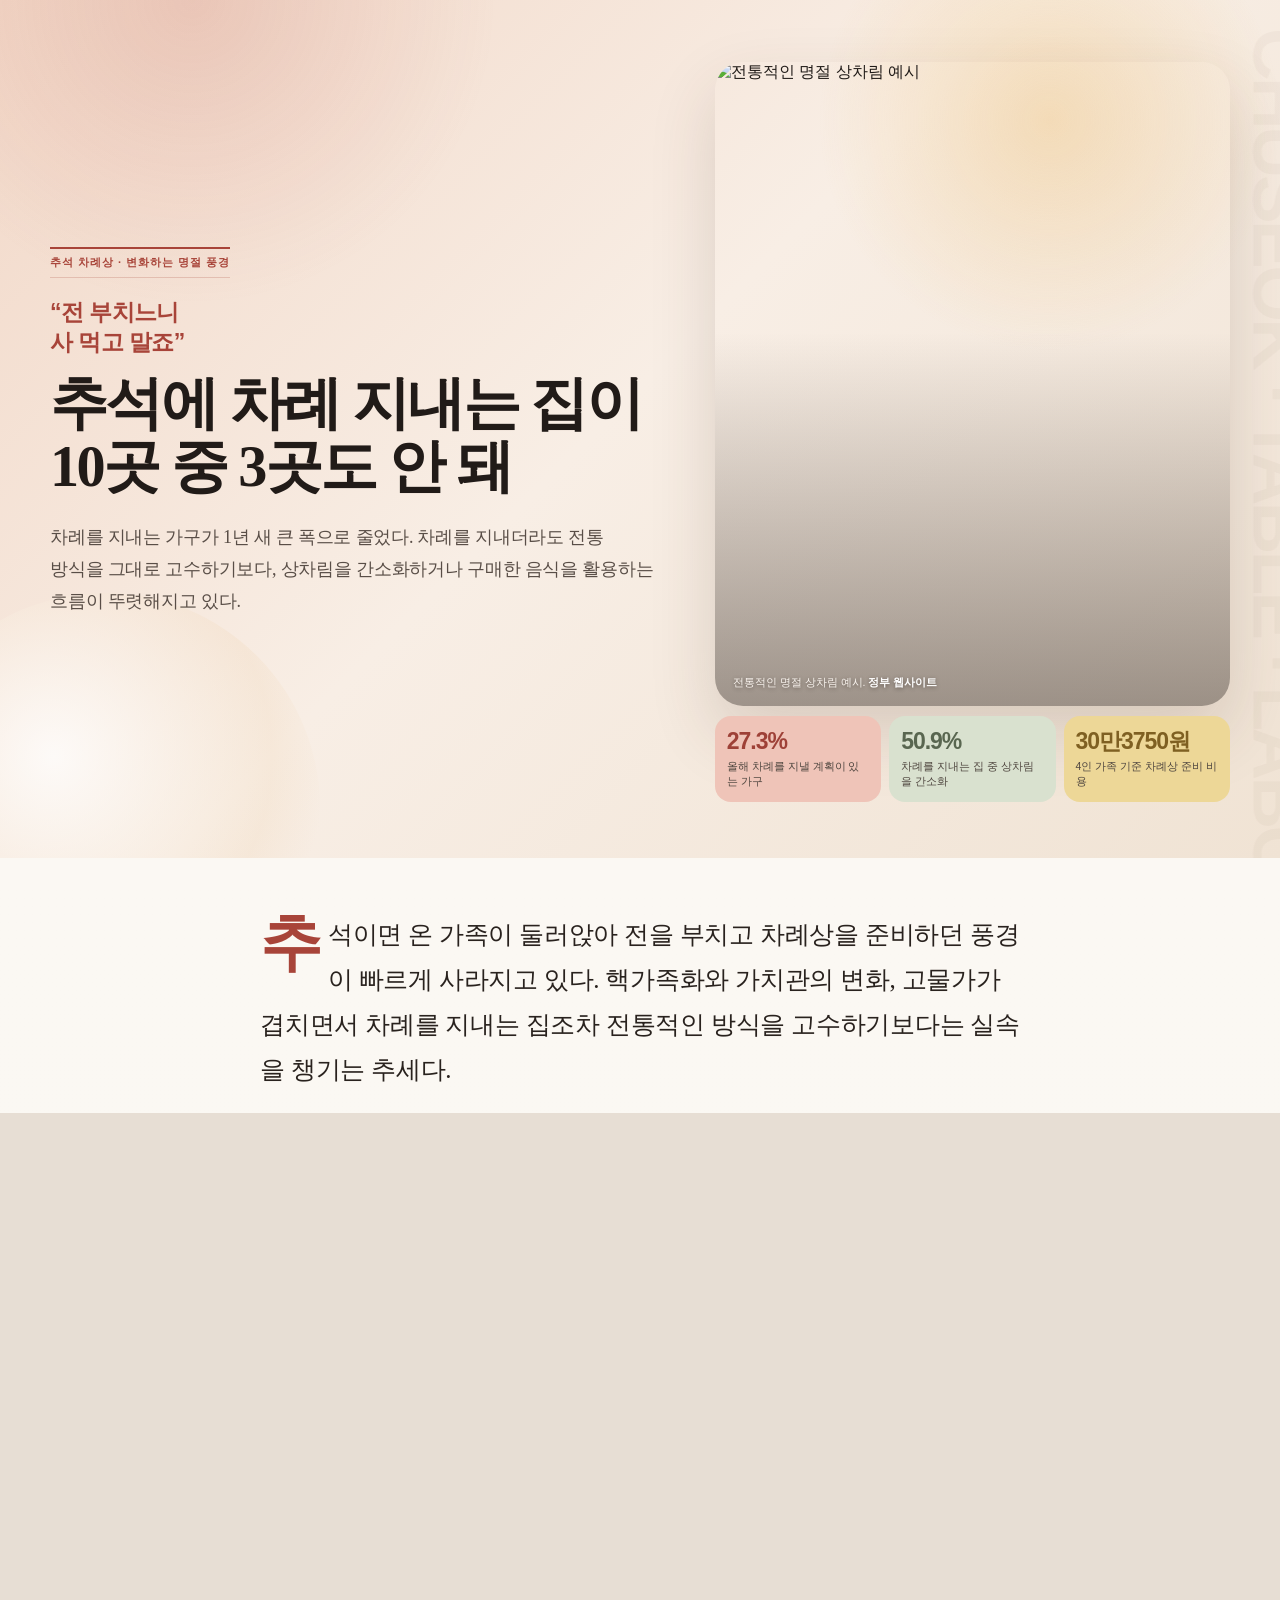
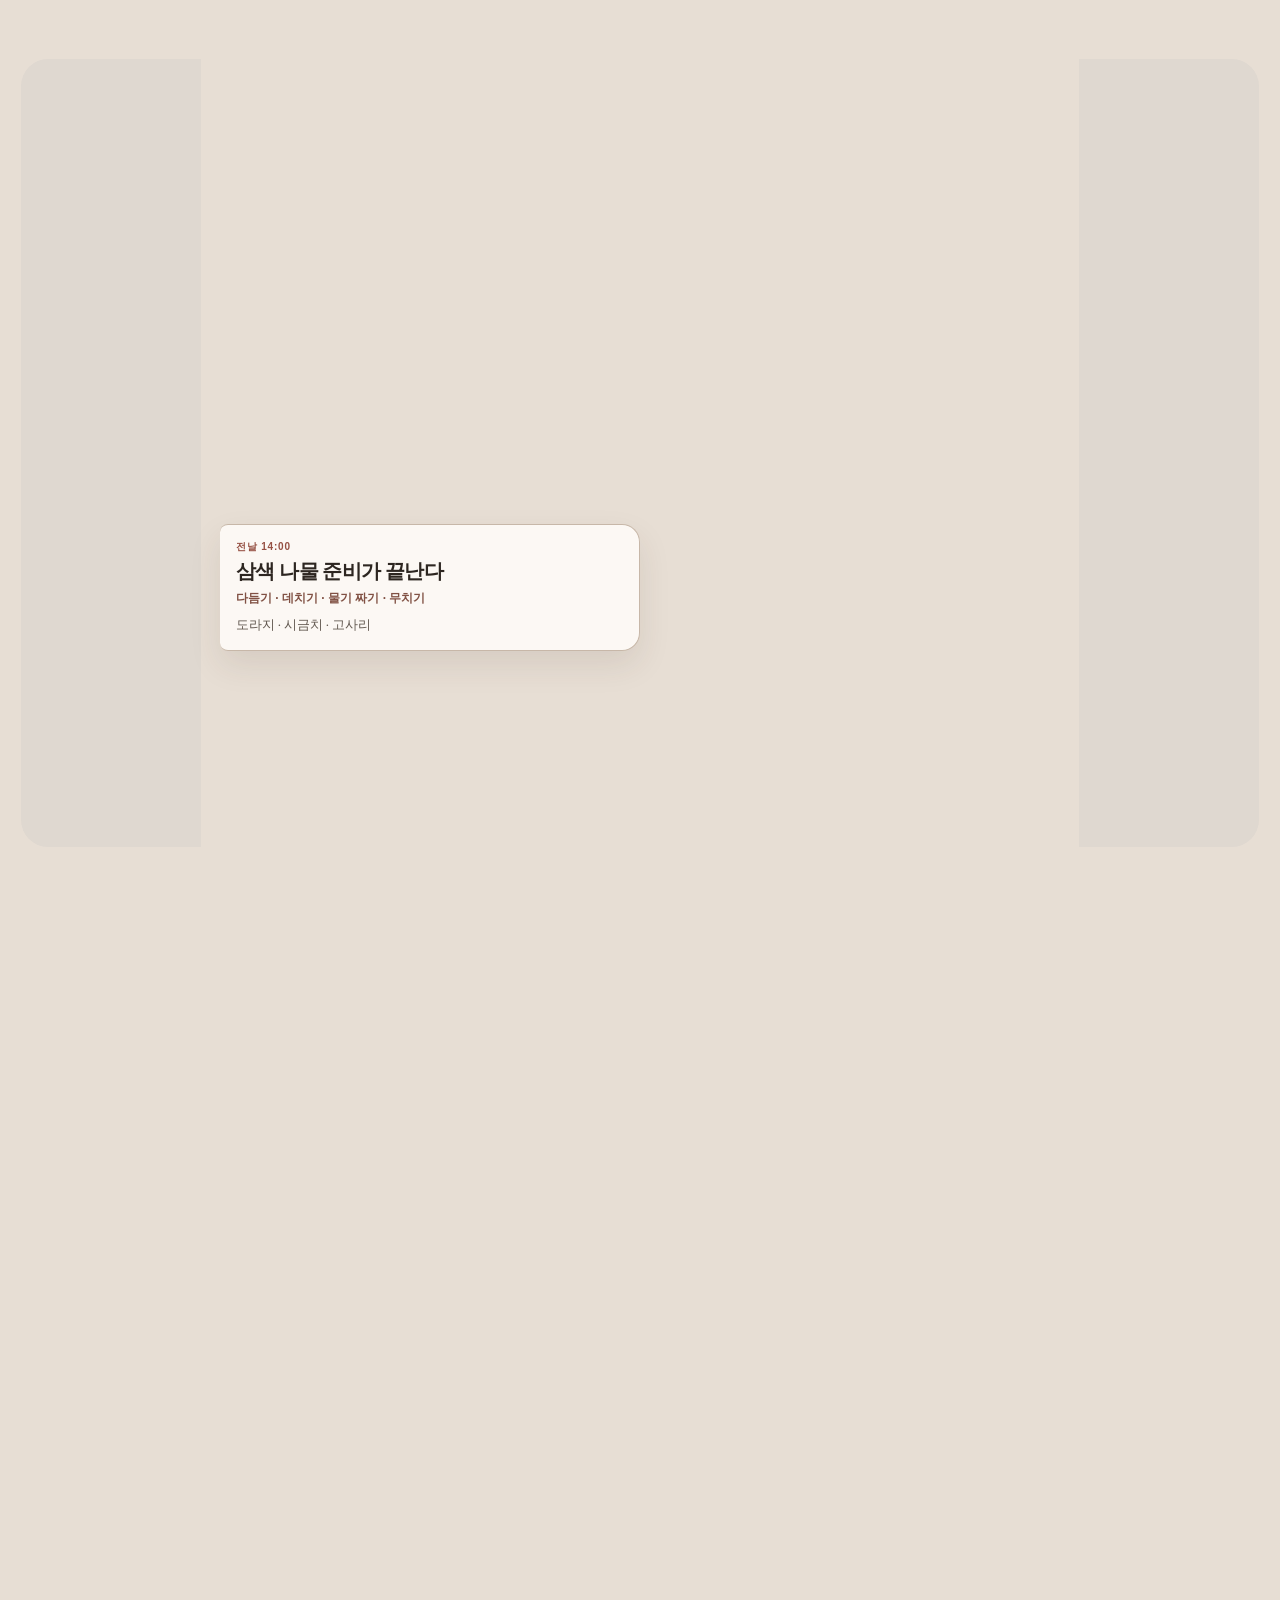
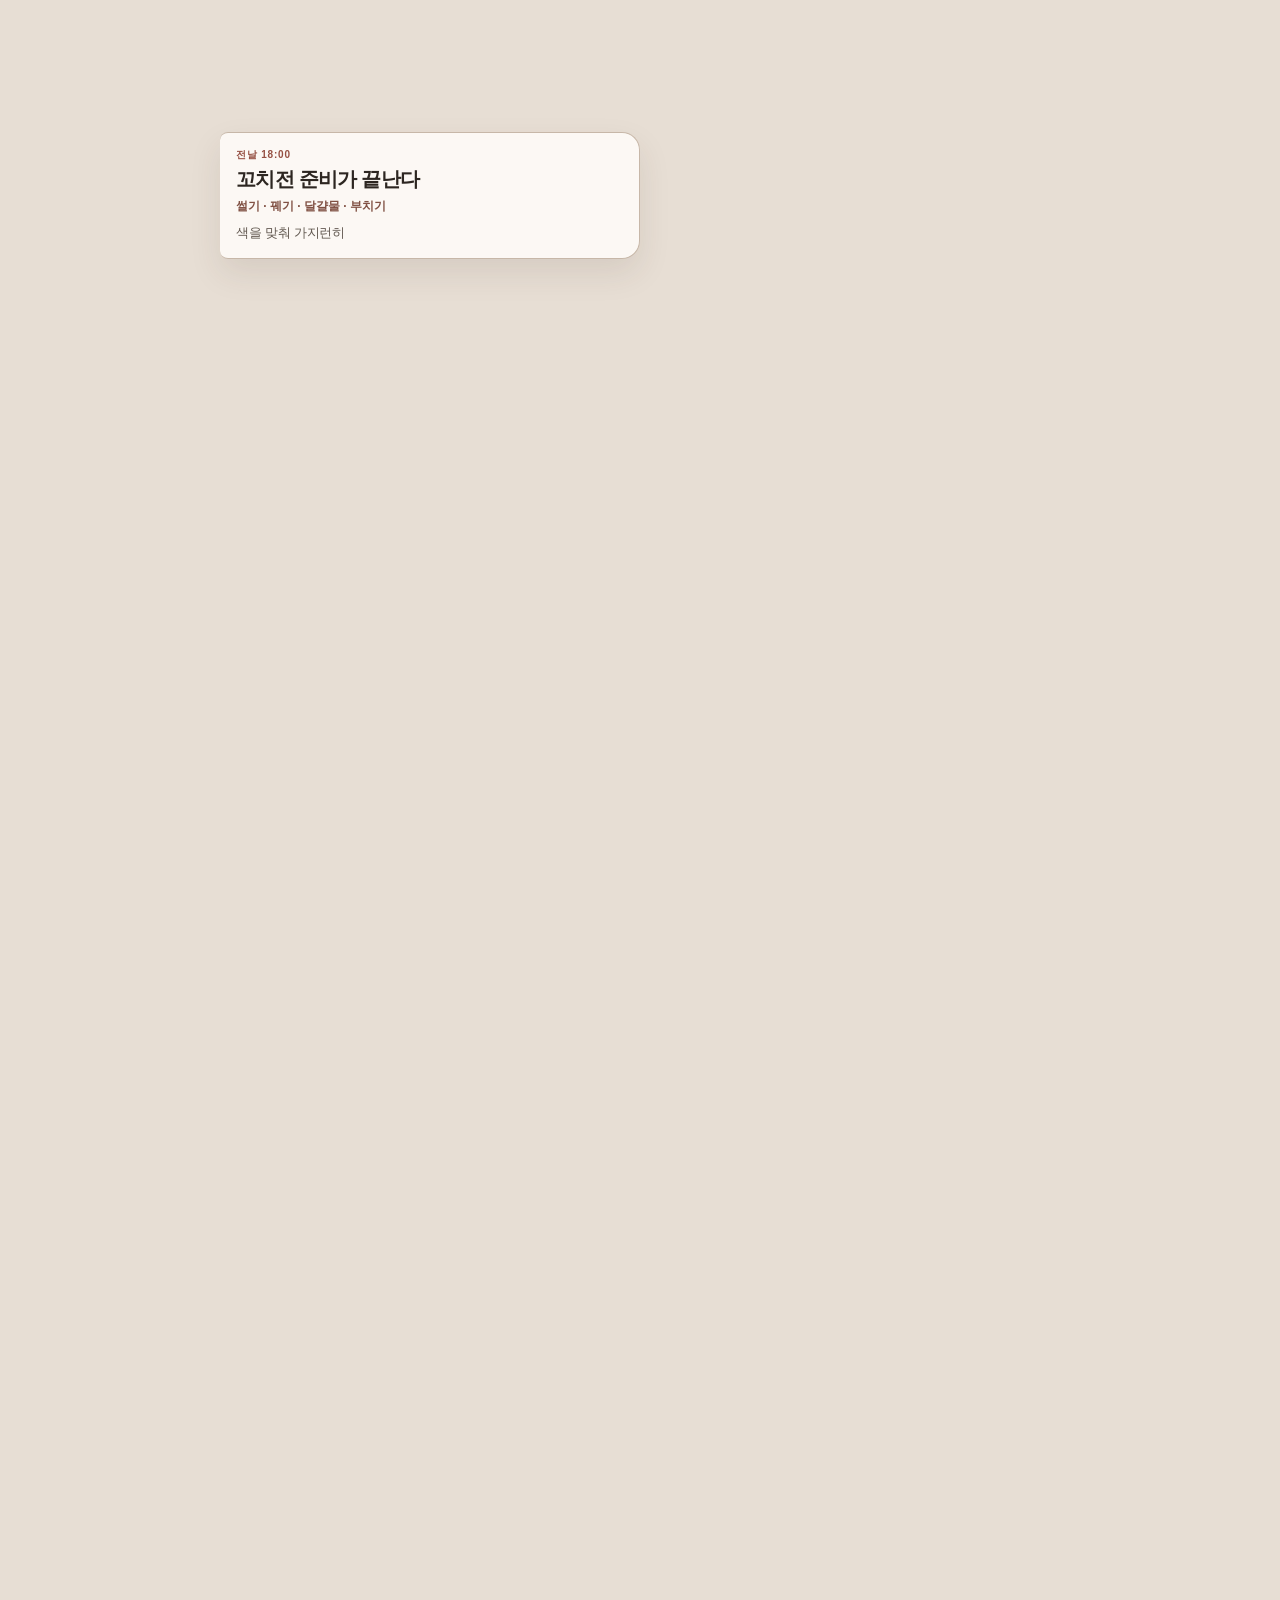
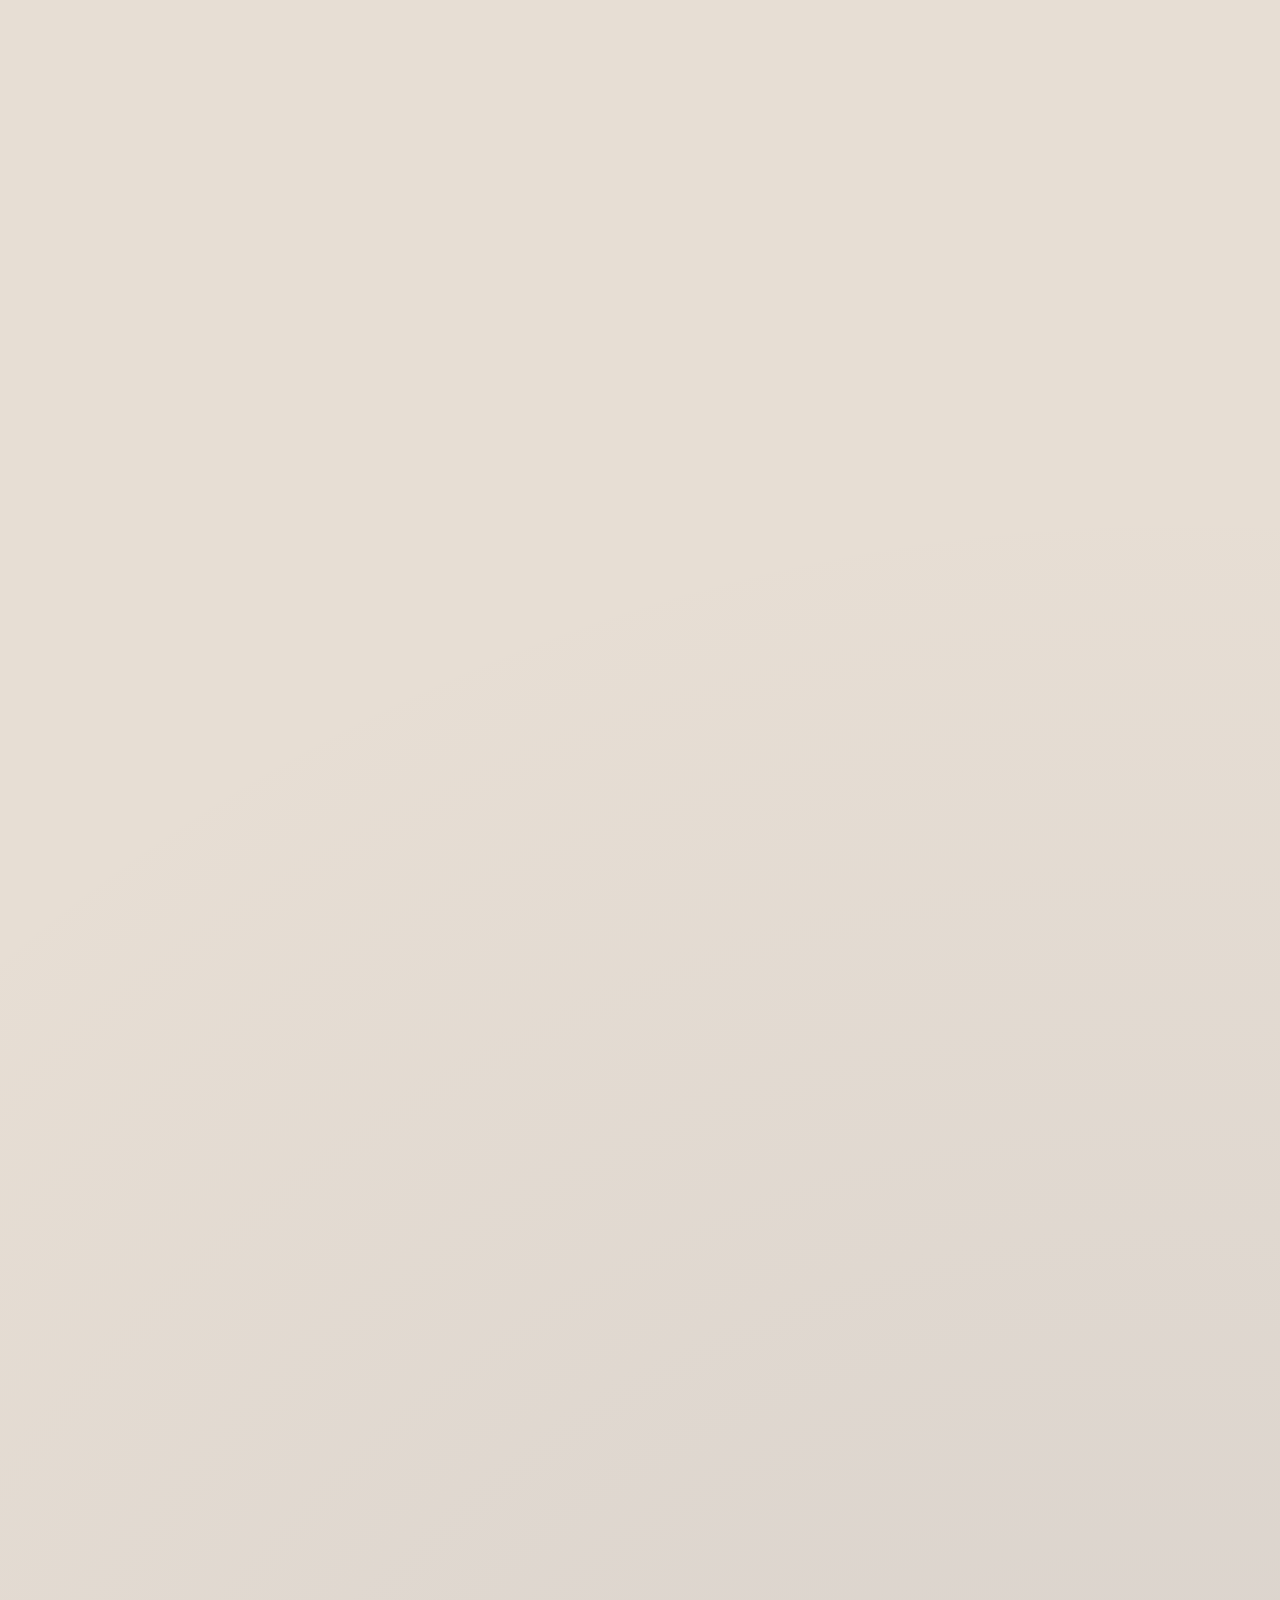
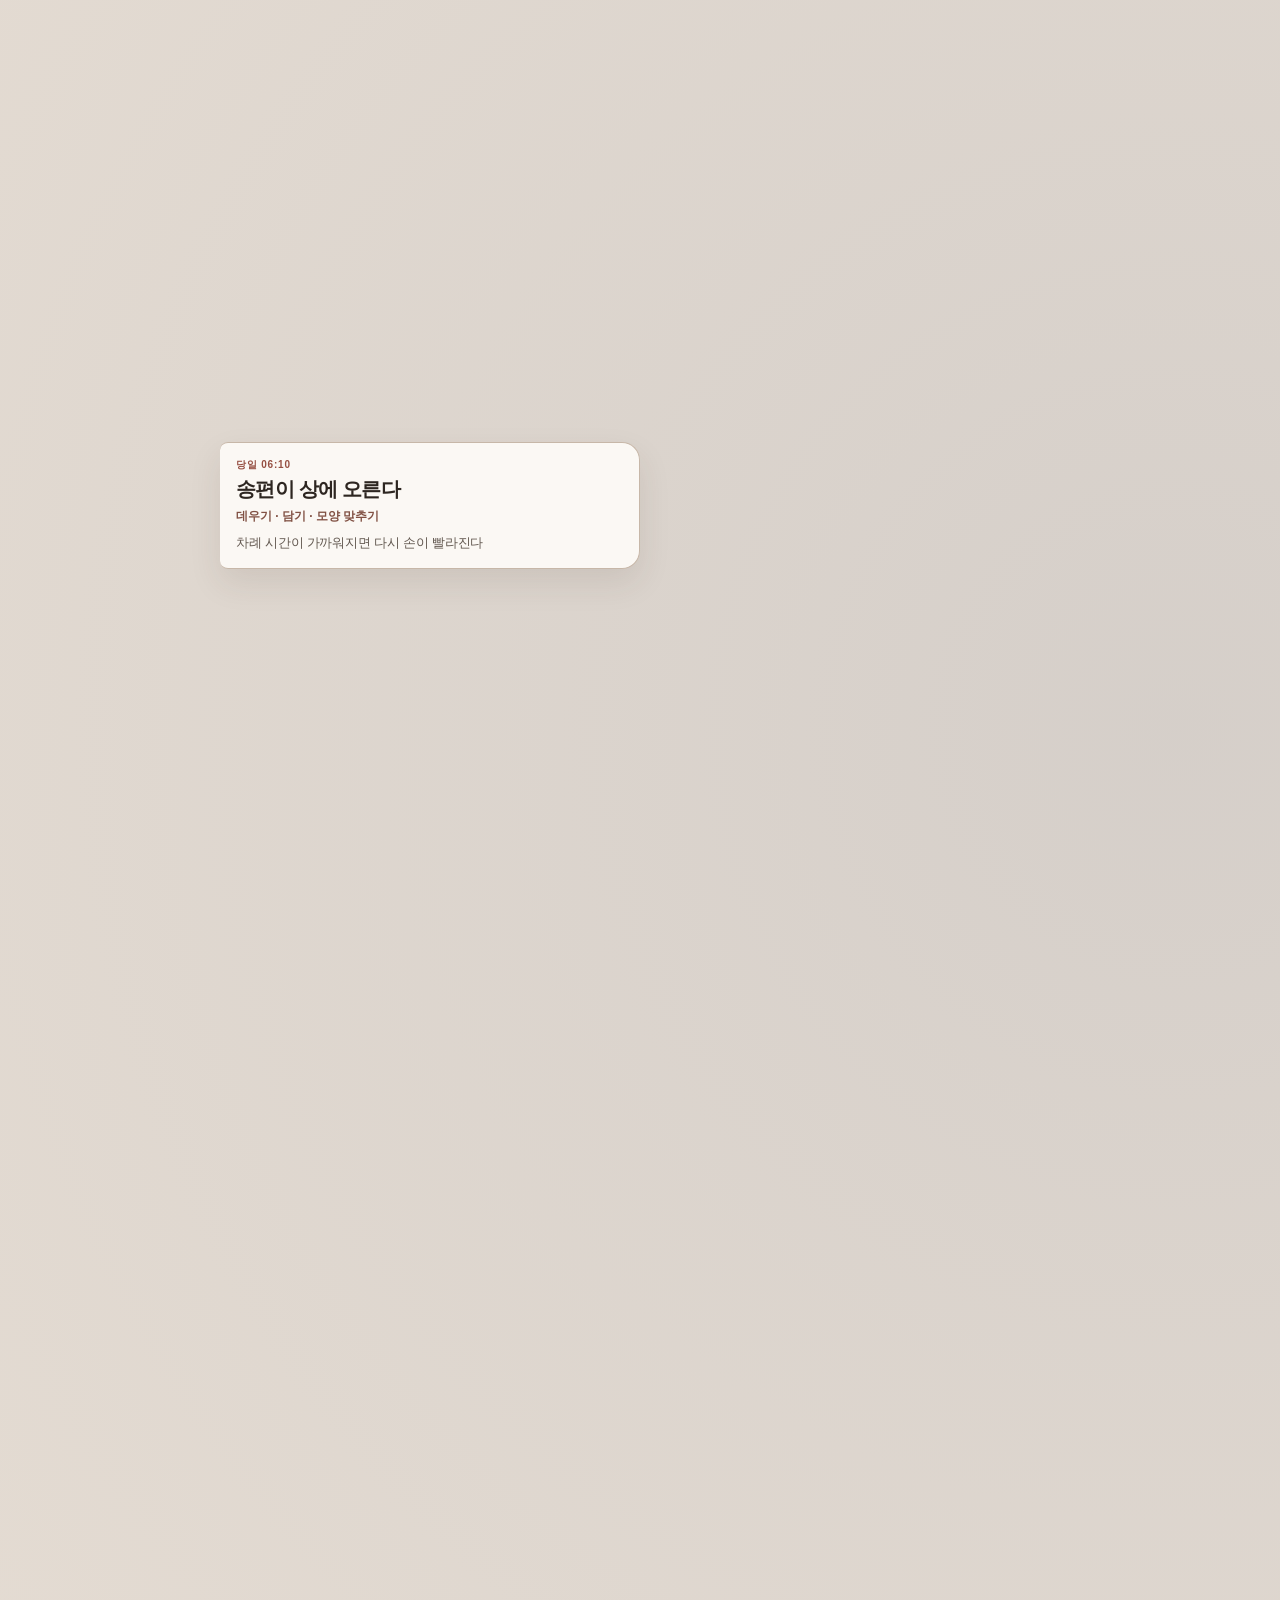
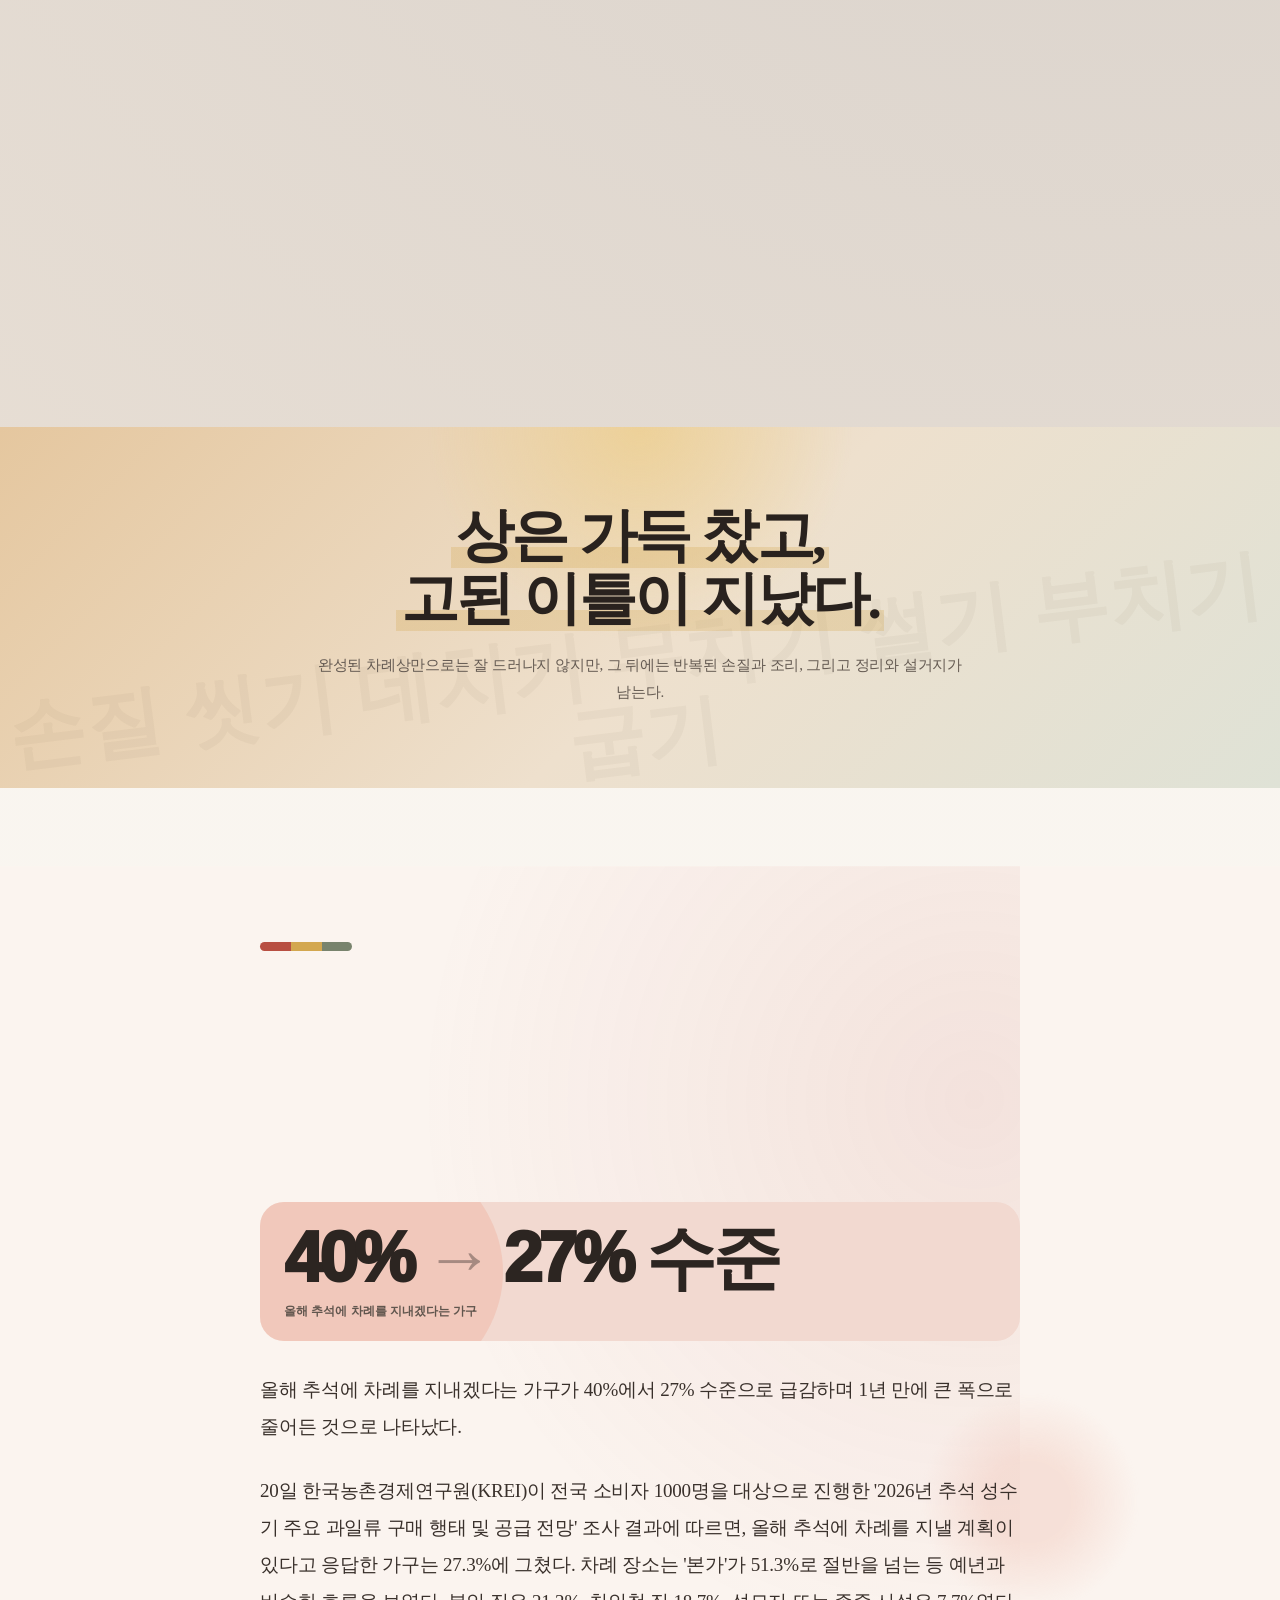
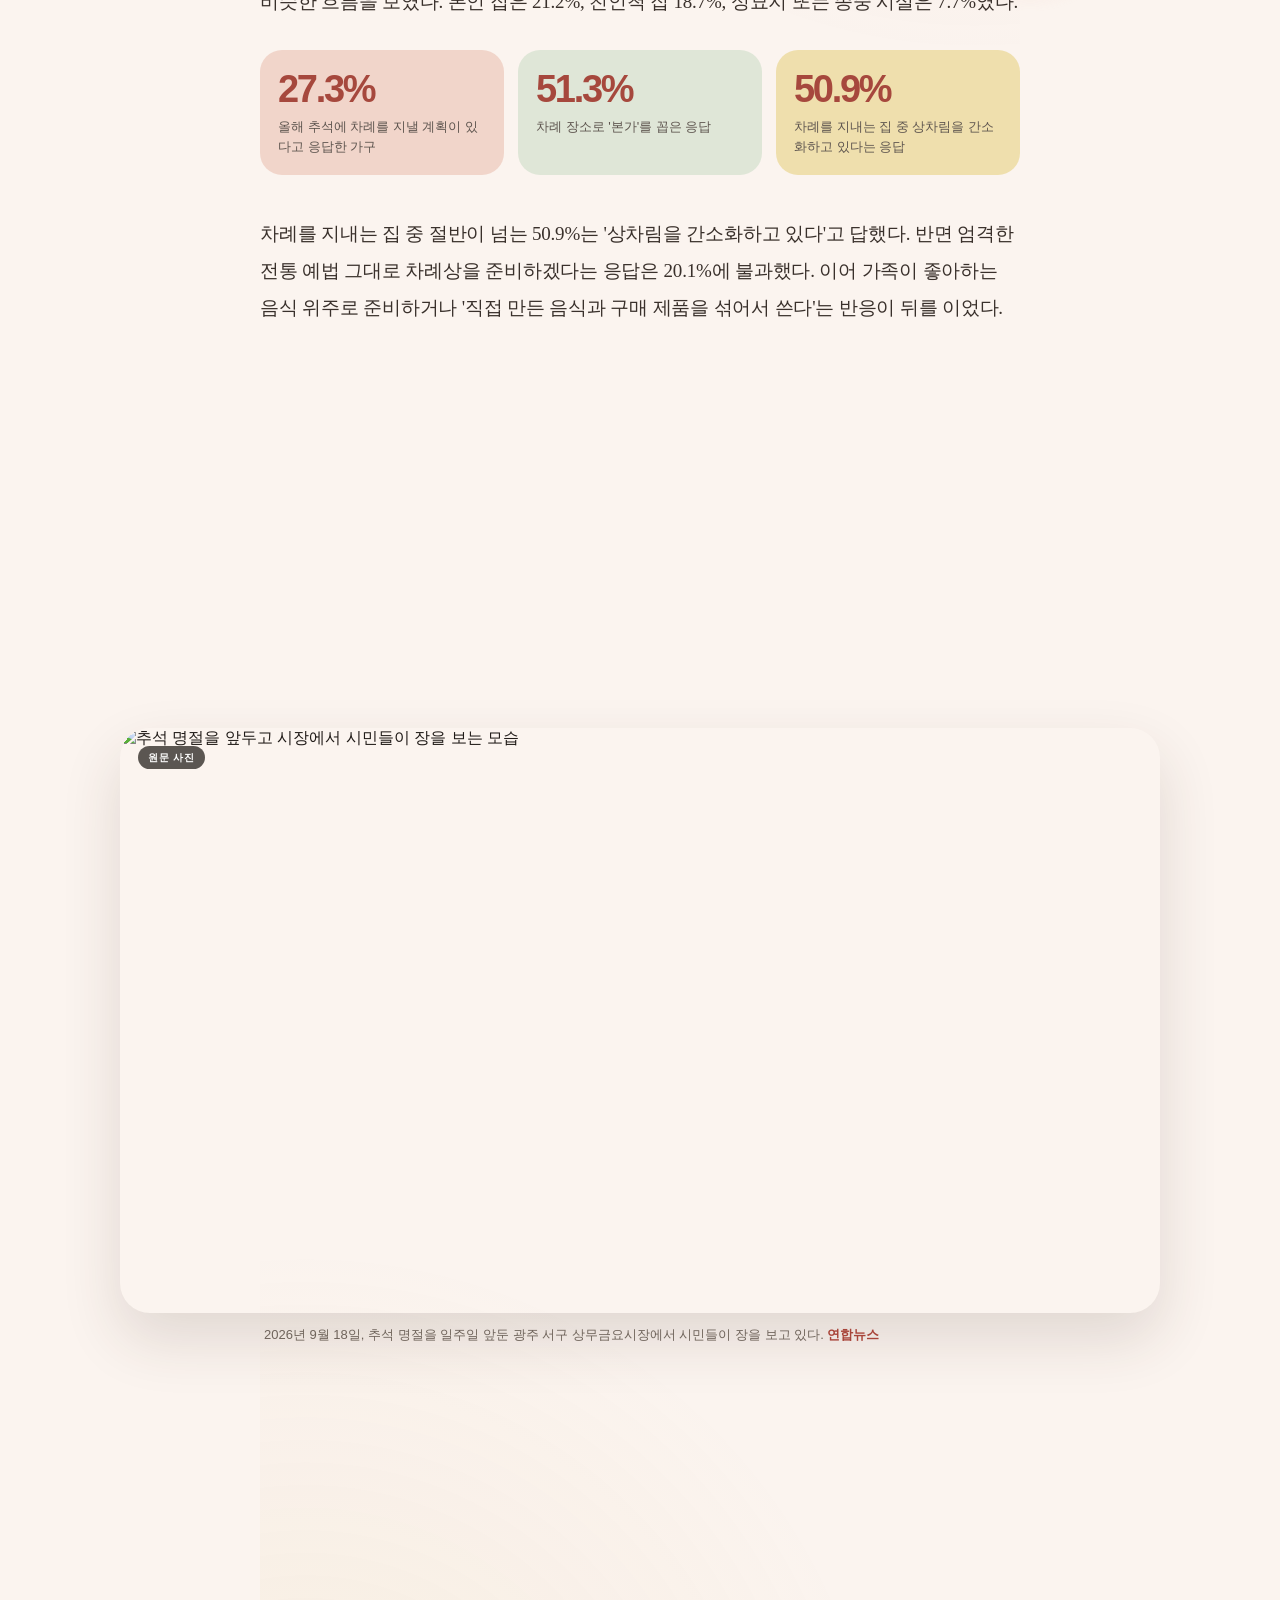
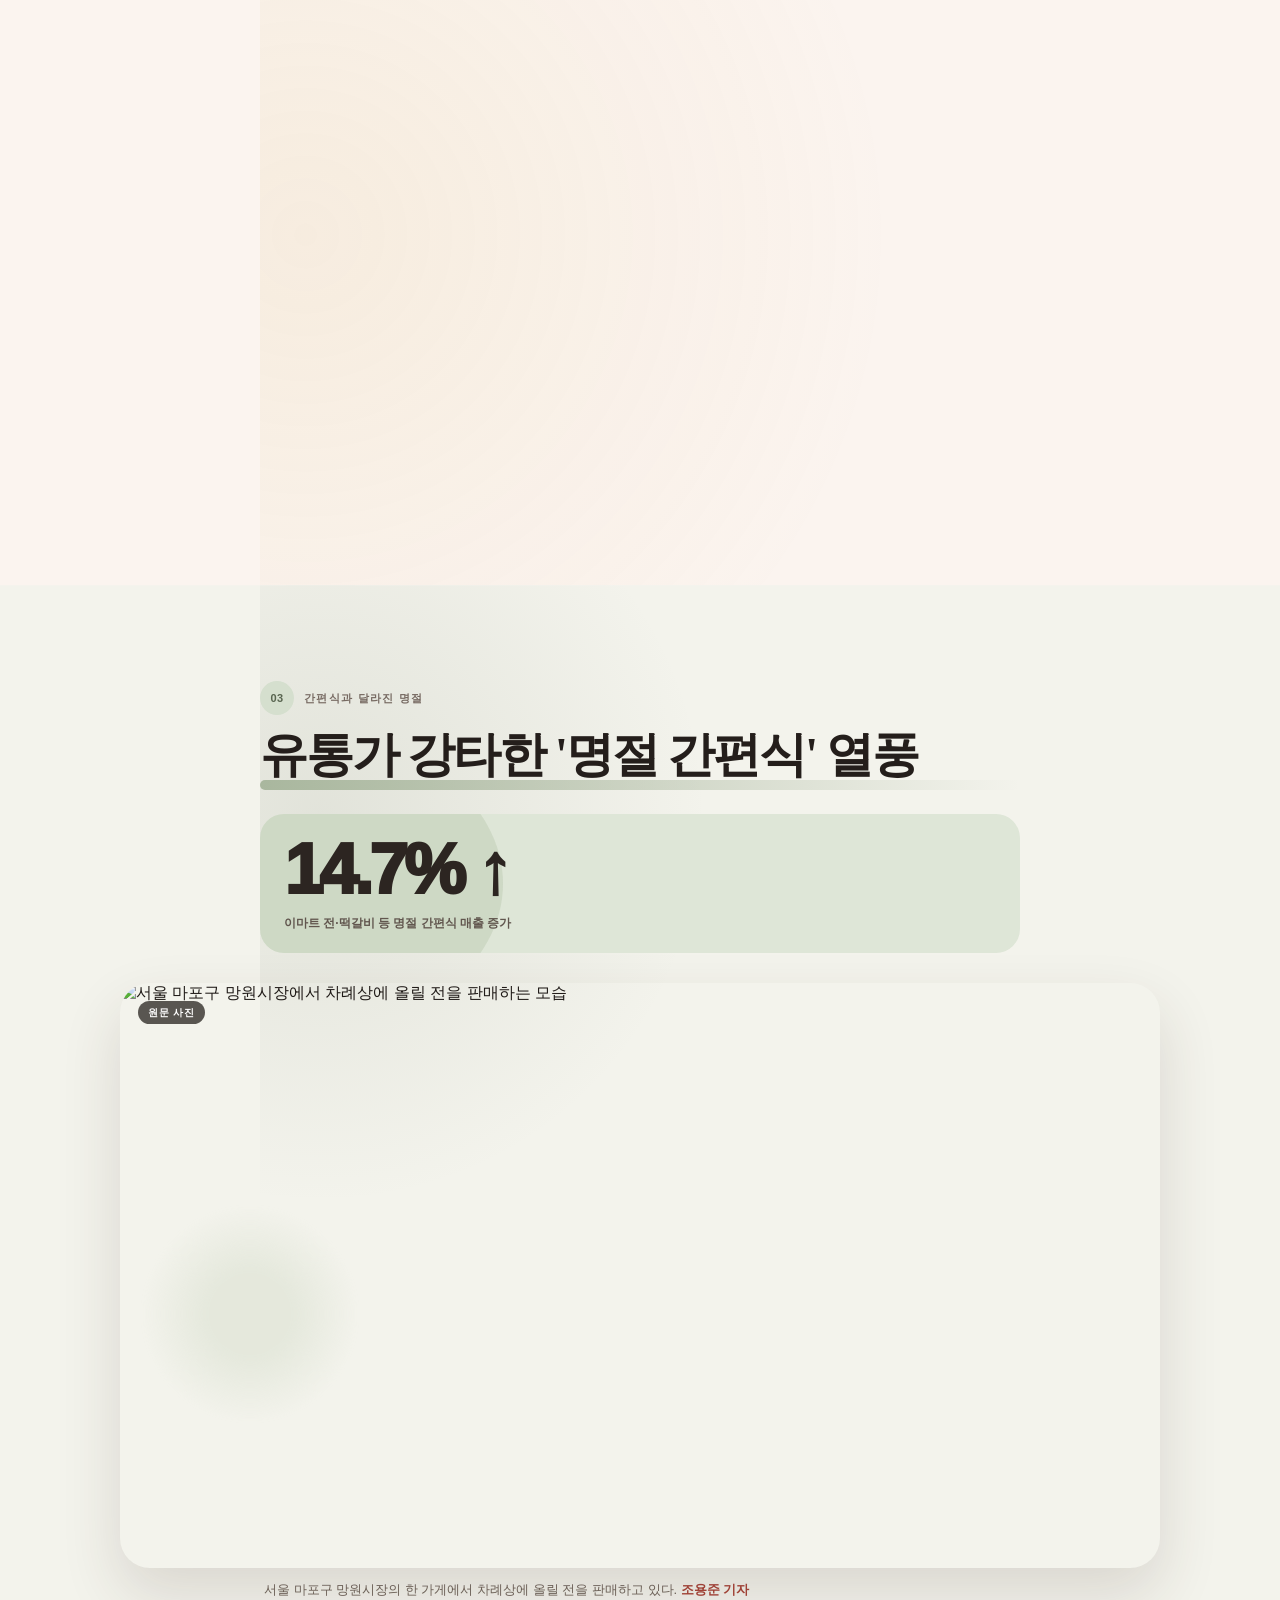
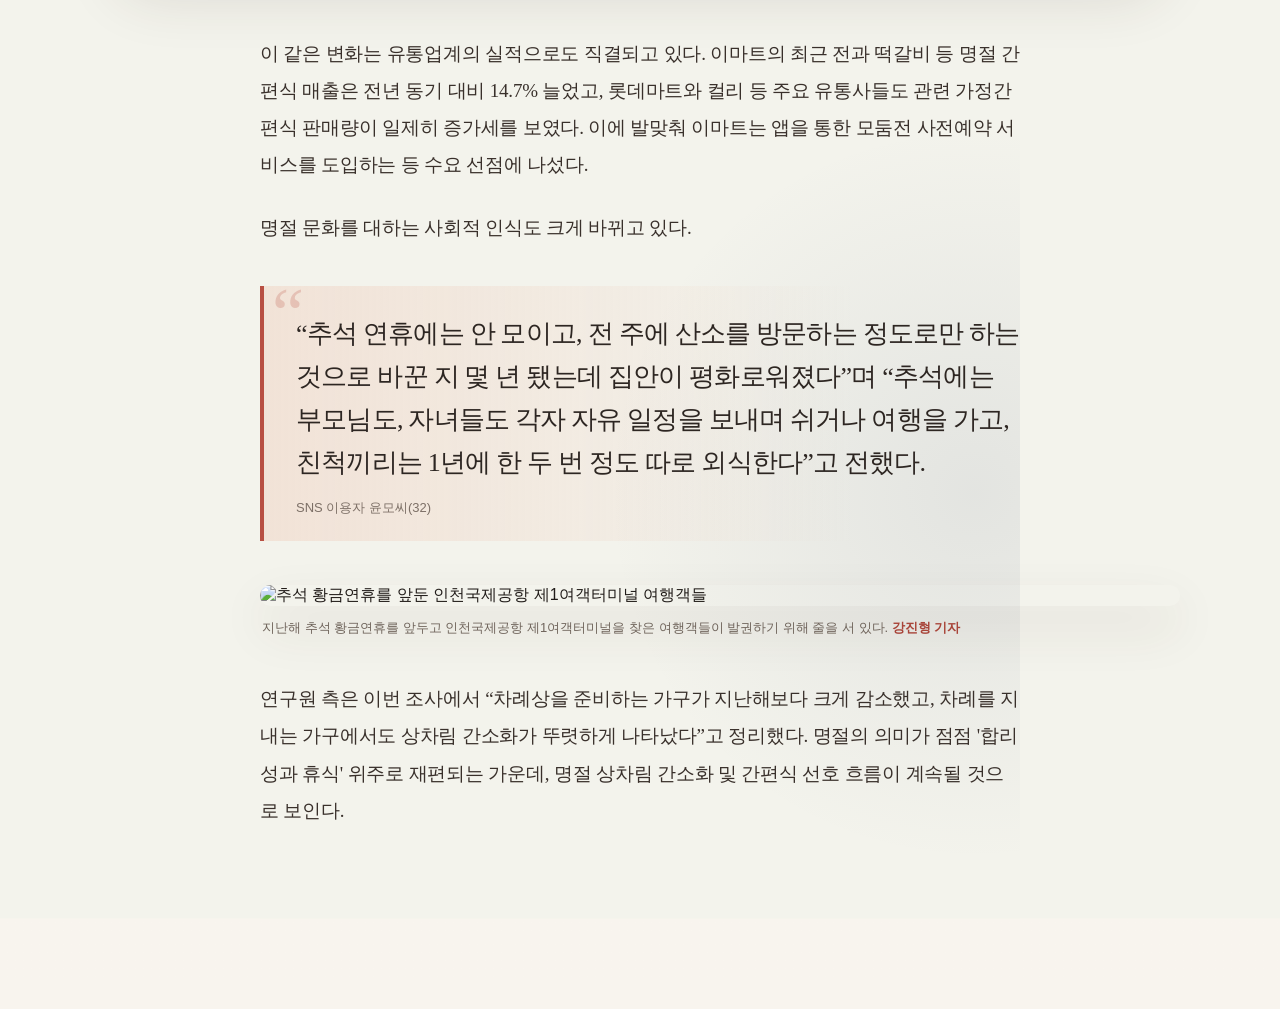
==== commit 9d447798: "Remove remaining proprietary font fallback" ====
--- a/index.html
+++ b/index.html
@@ -225,7 +225,7 @@
 .editorial-quote:before{
   content:"“";
   position:absolute;left:8px;top:-8px;
-  font:72px/1 Georgia,serif;
+  font:72px/1 "Noto Serif KR",serif;
   color:rgba(140,67,53,.25);
 }
 .editorial-quote p{
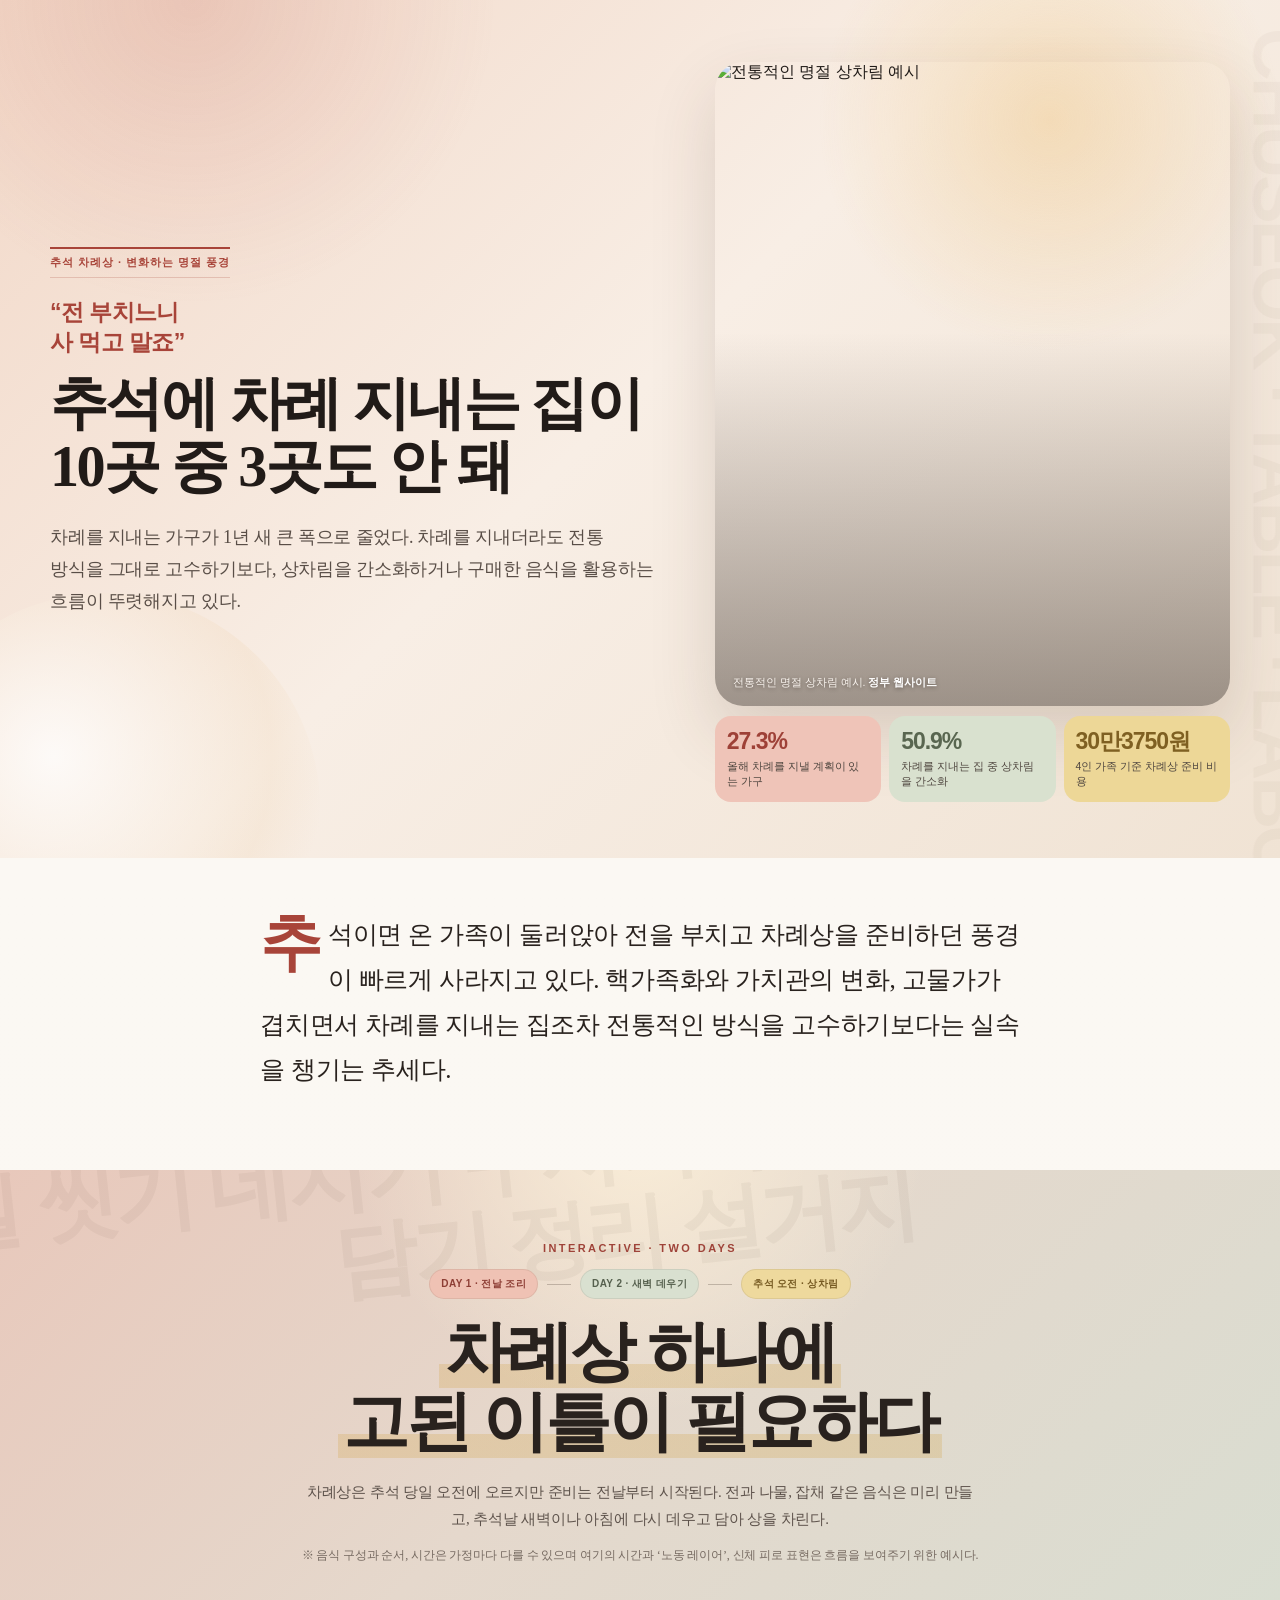
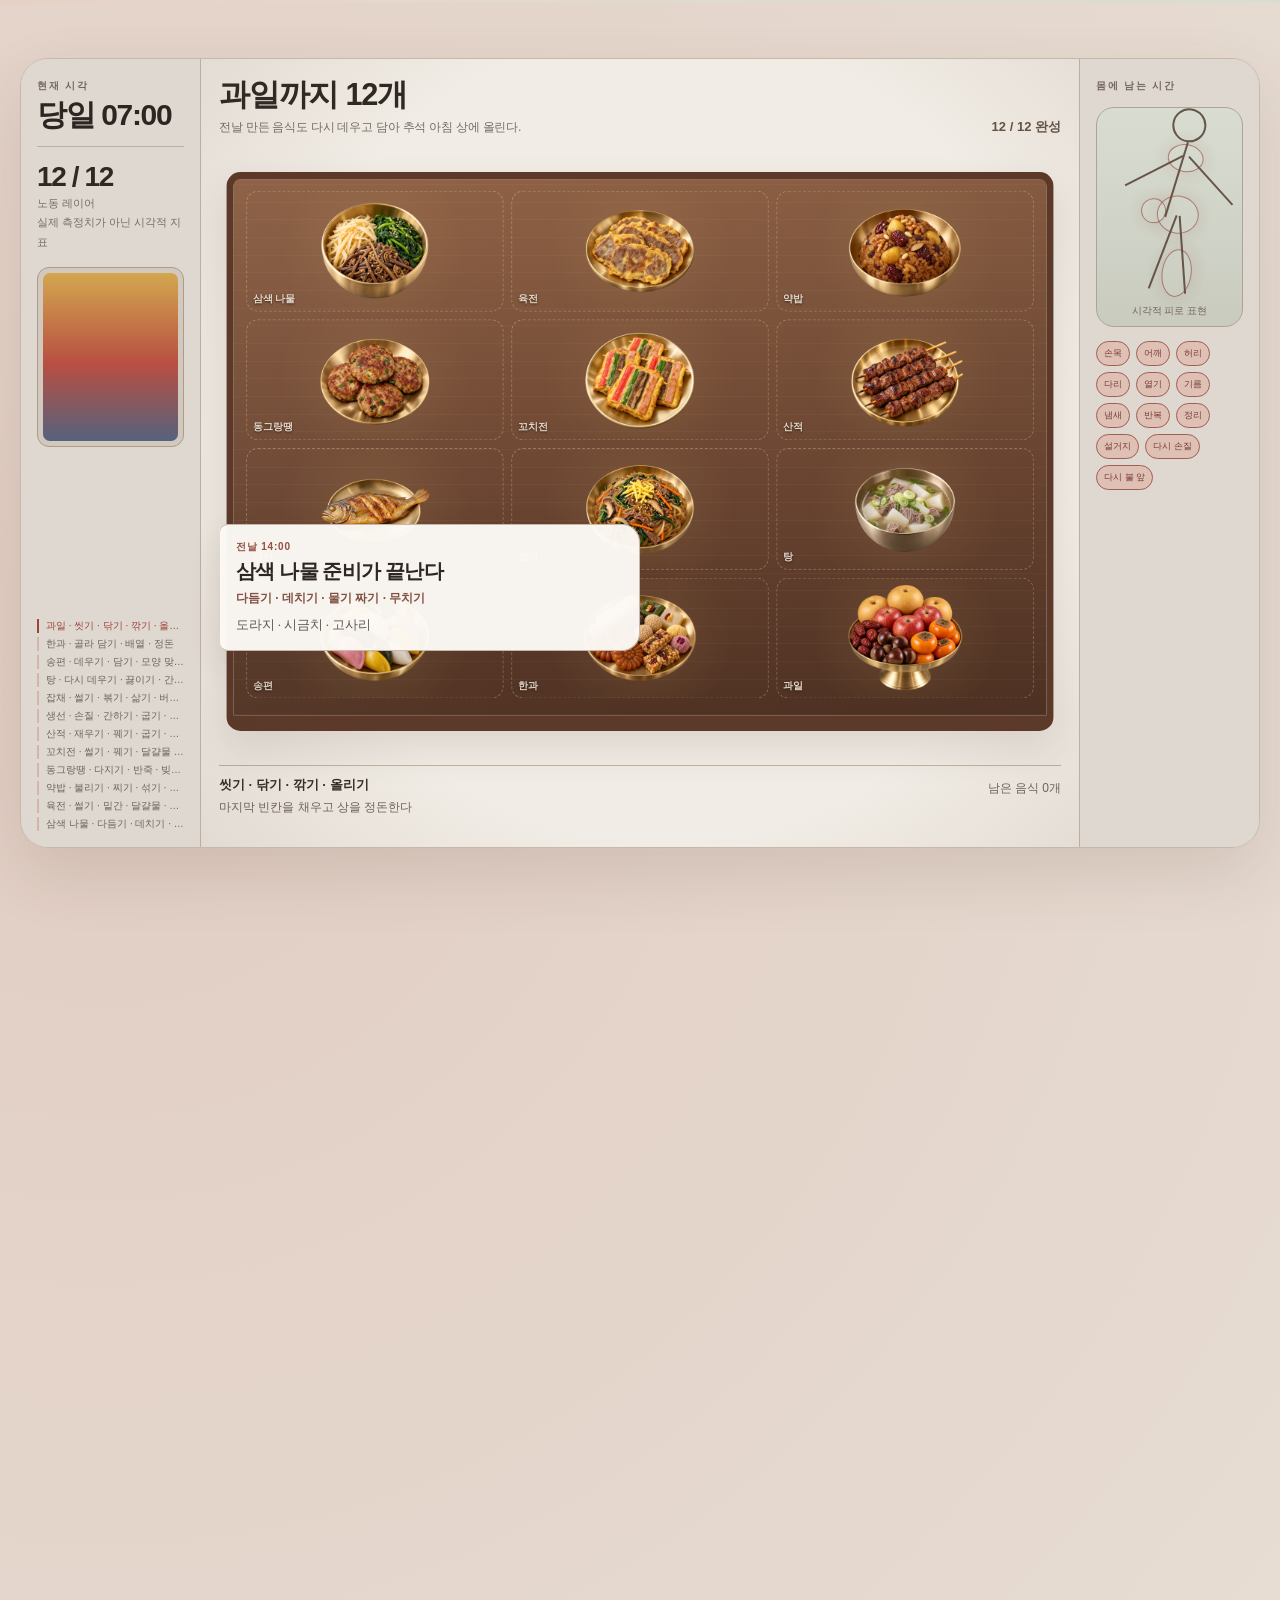
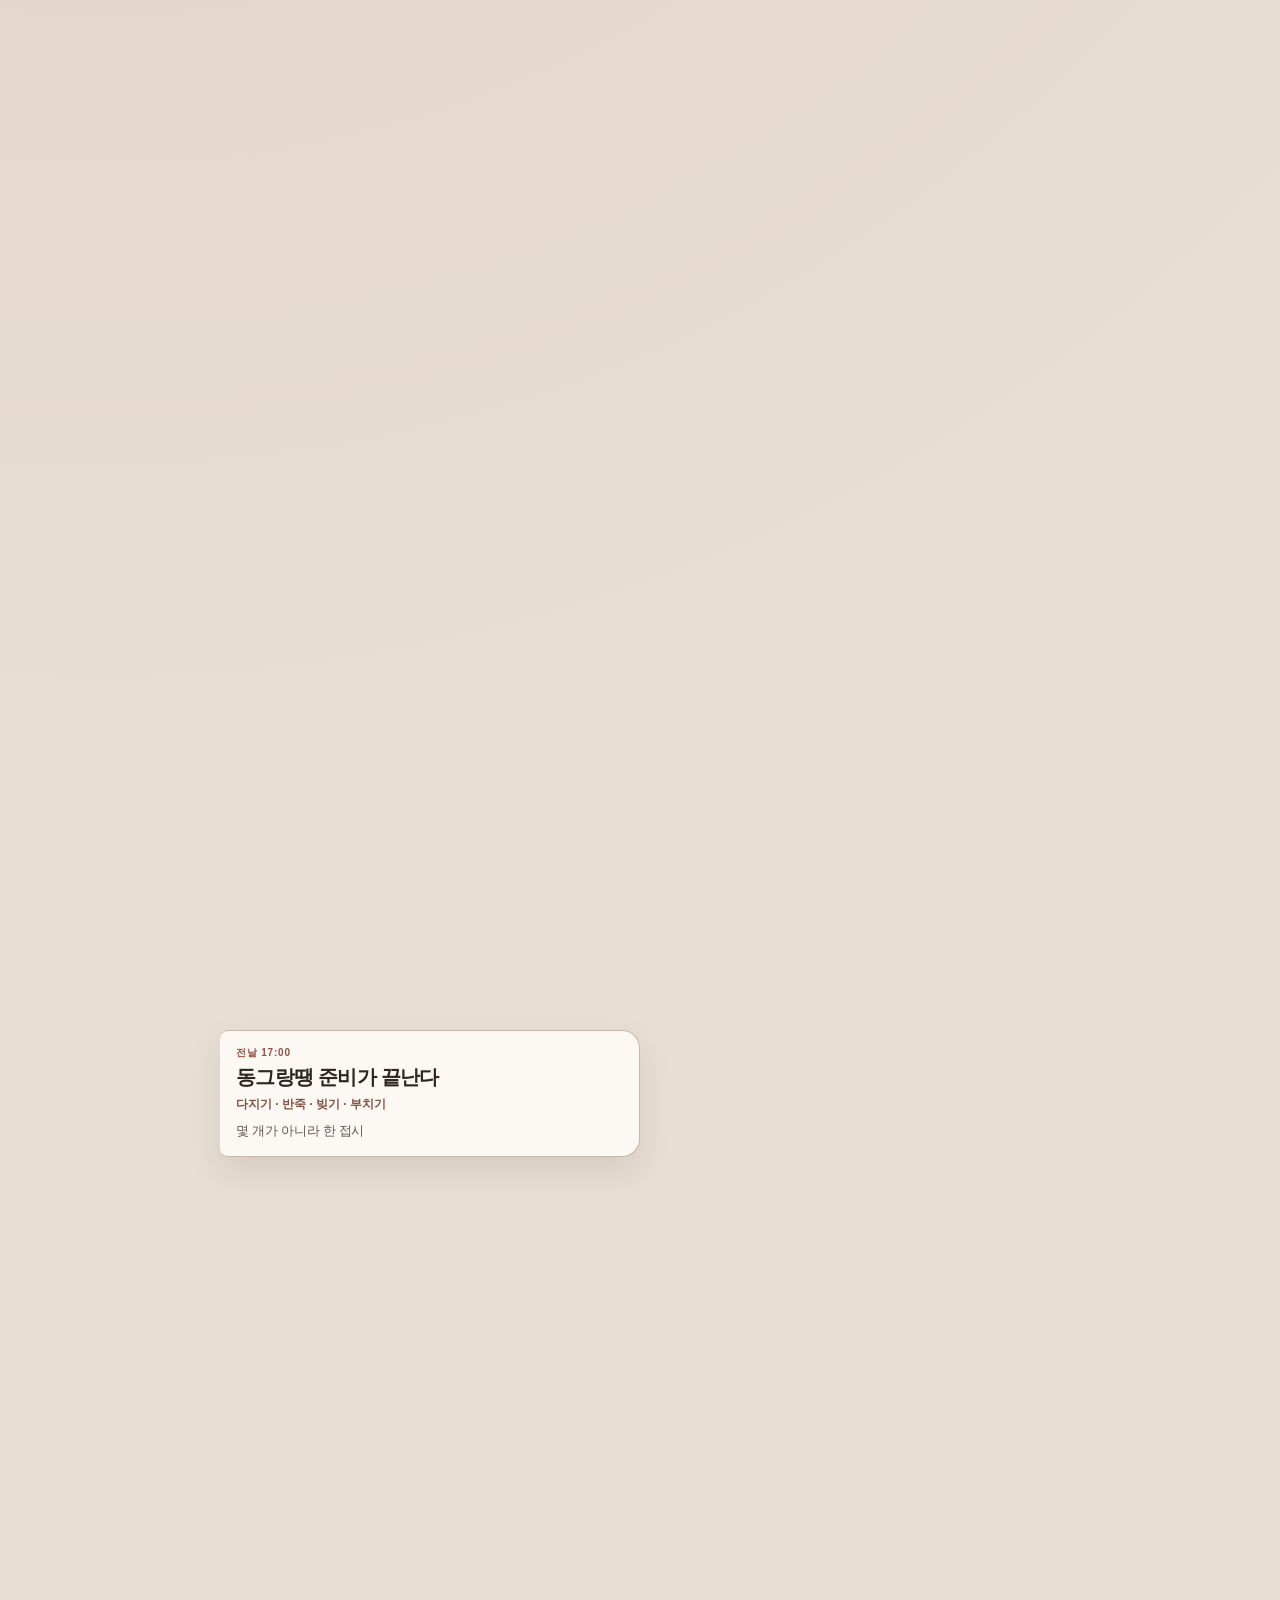
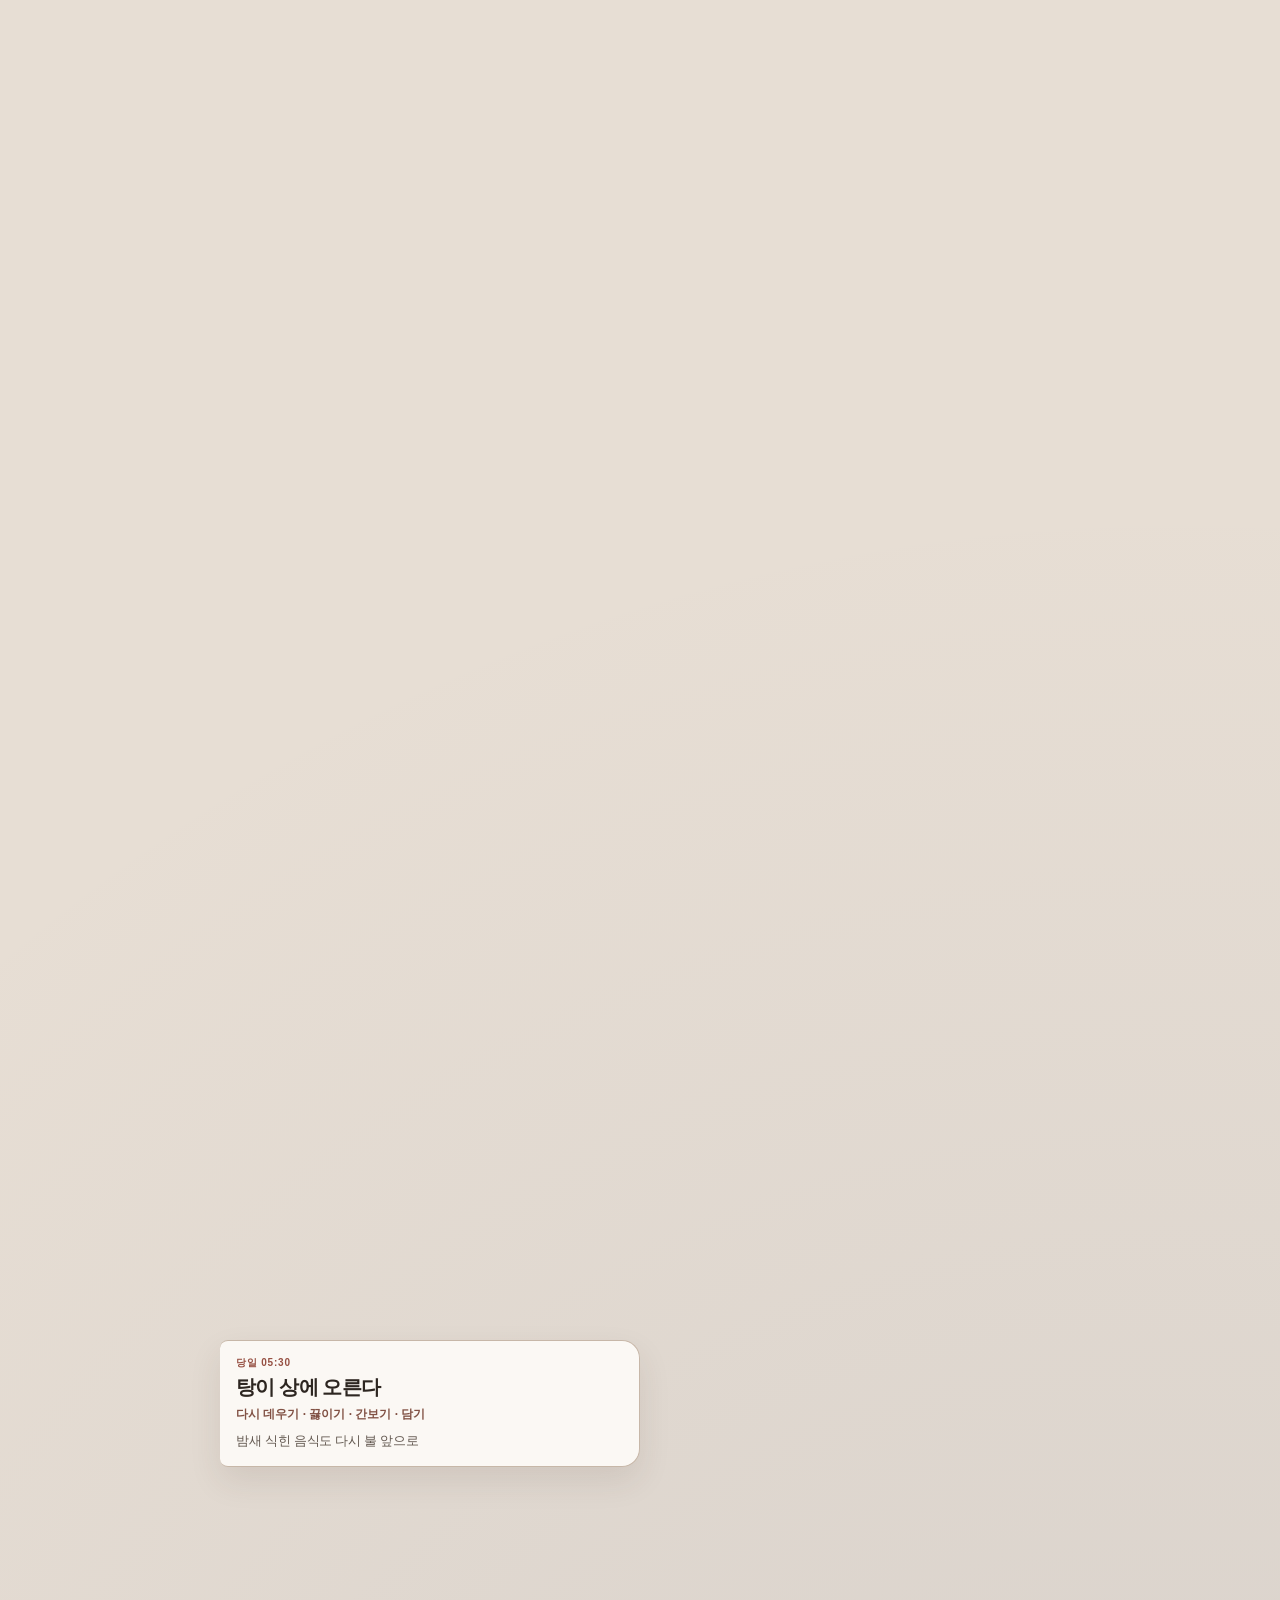
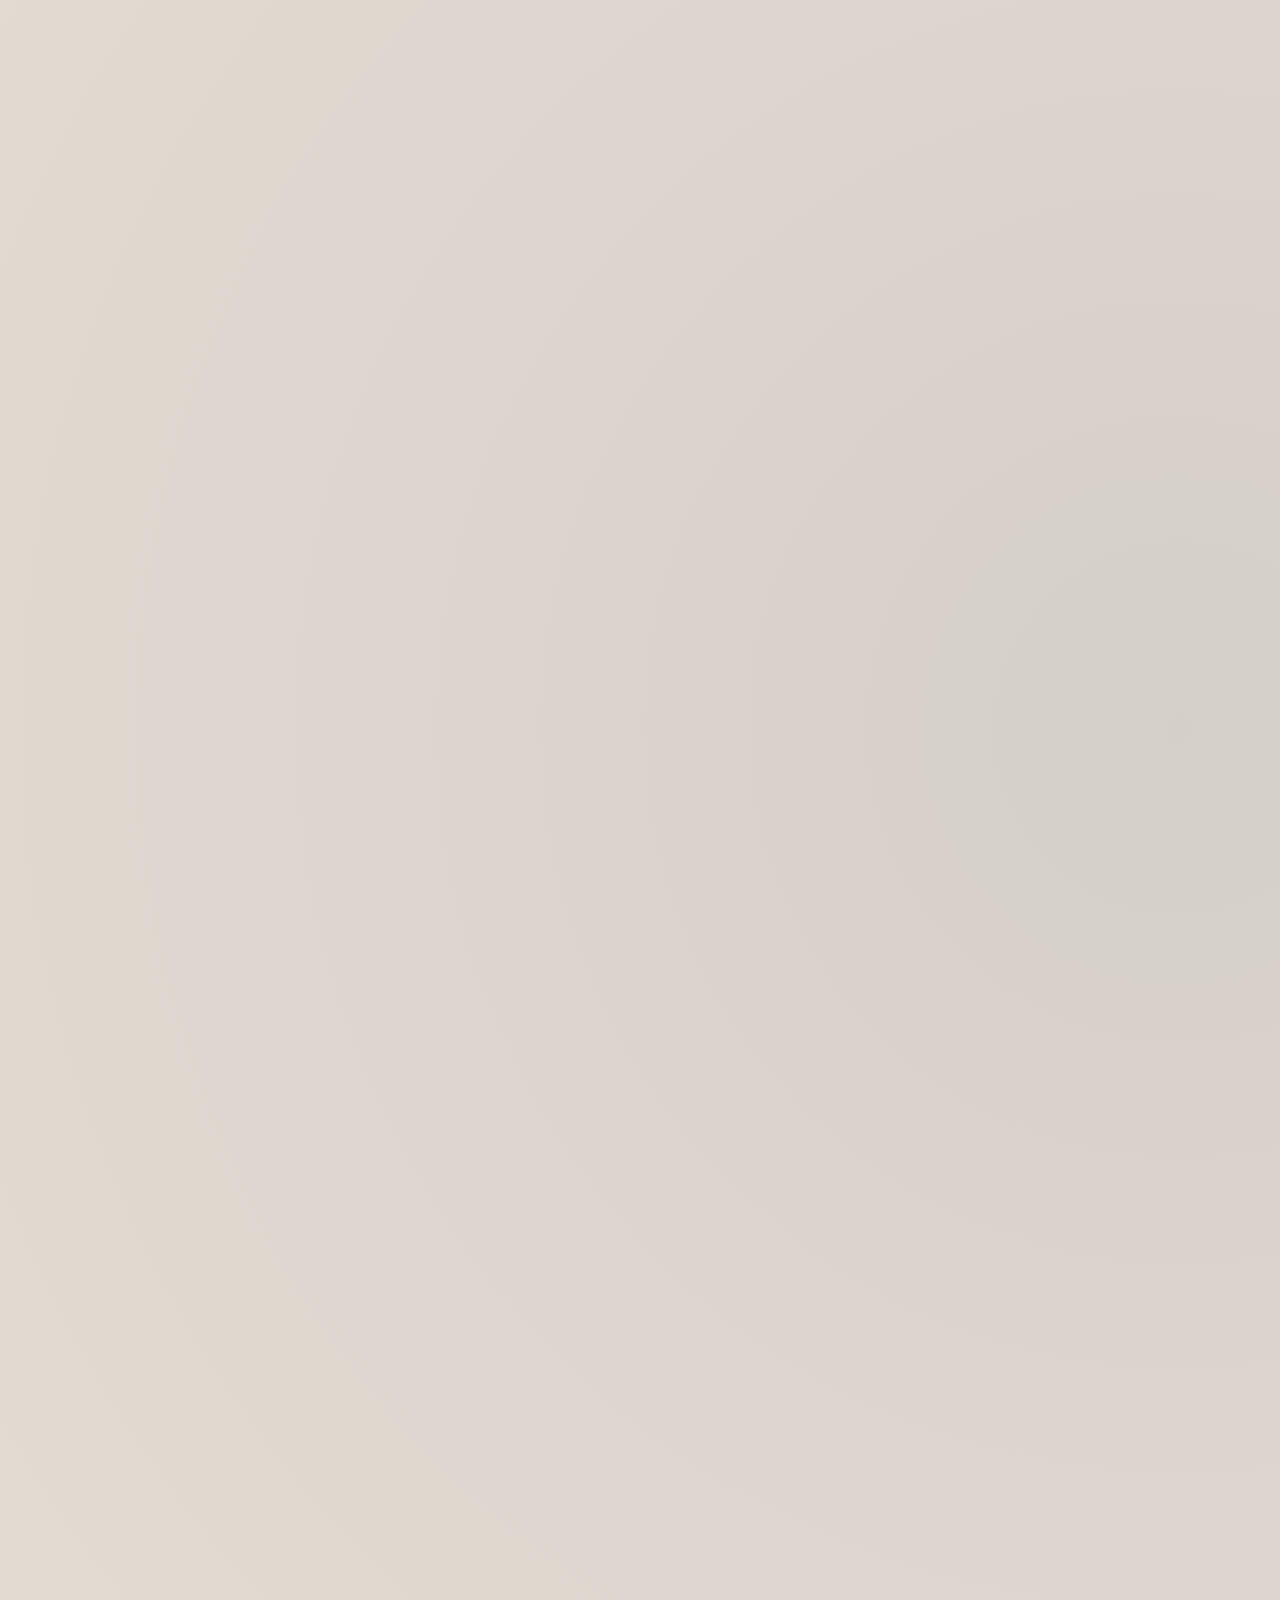
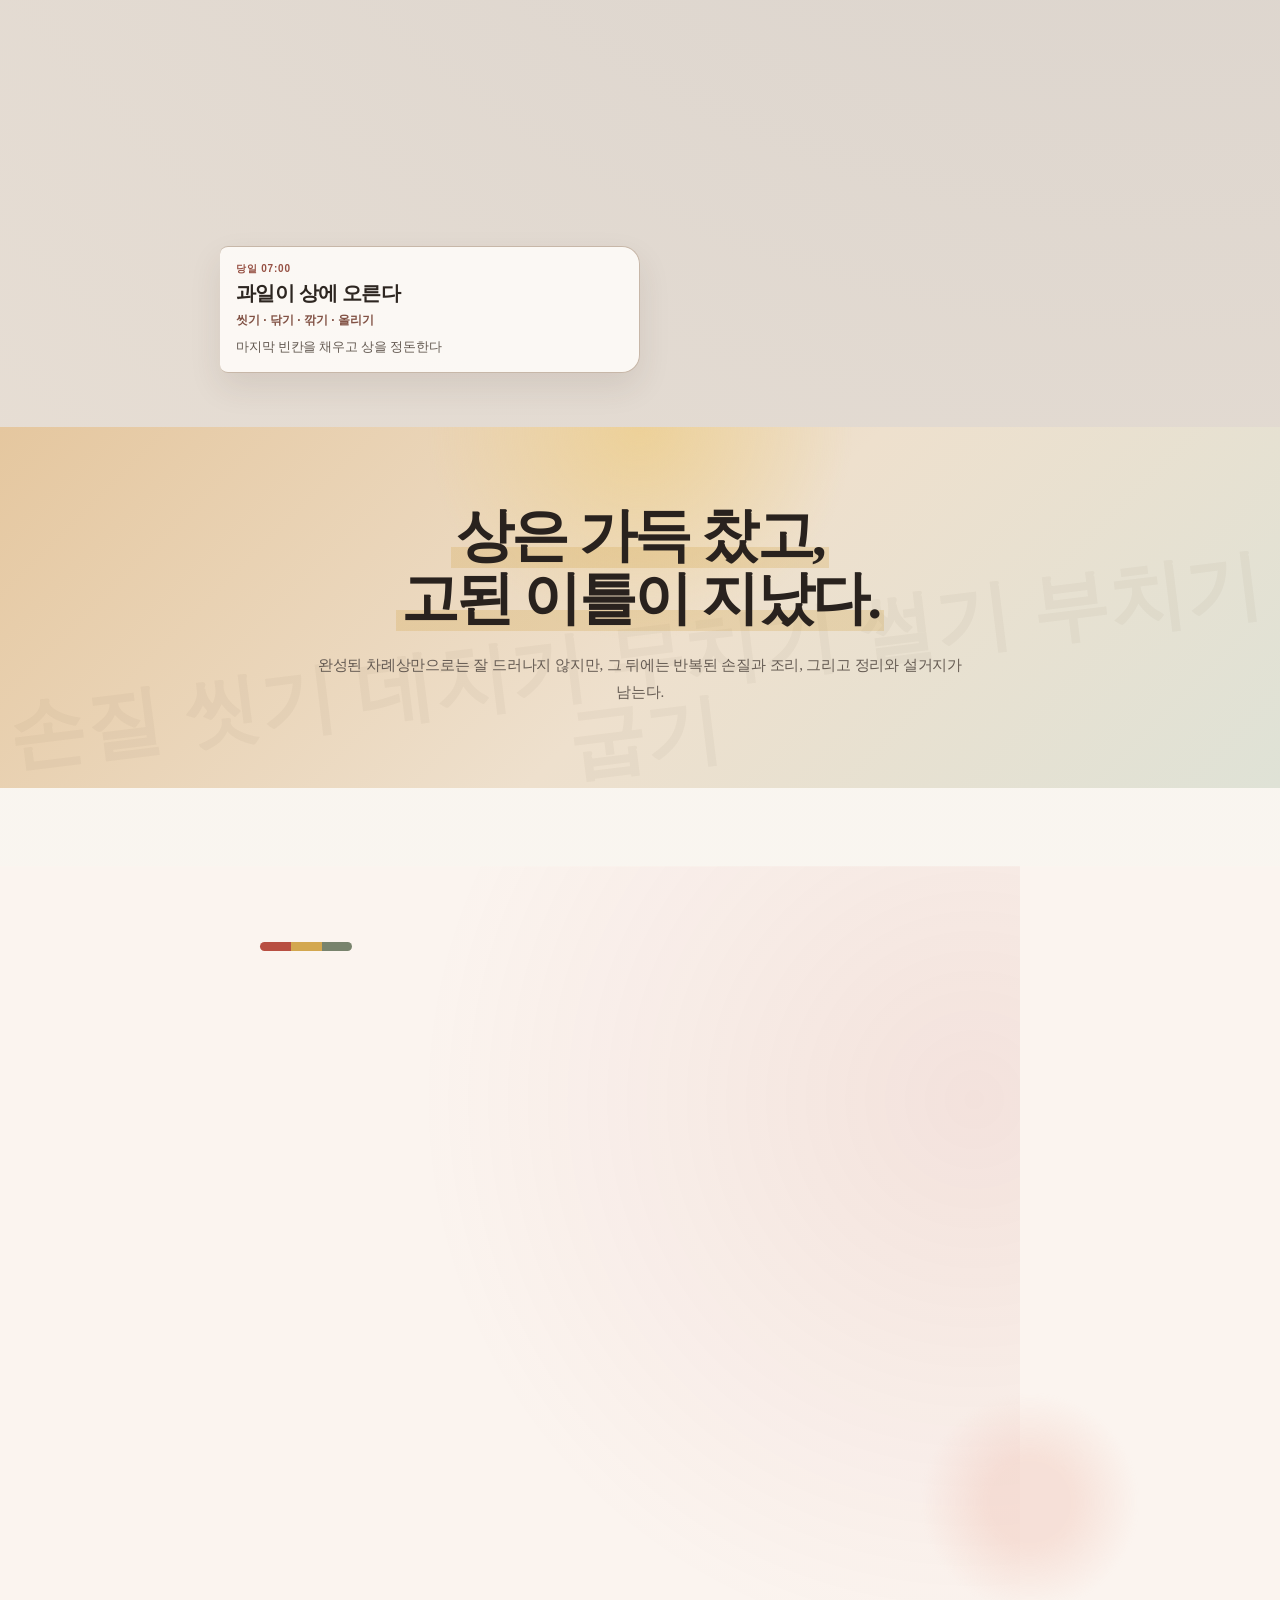
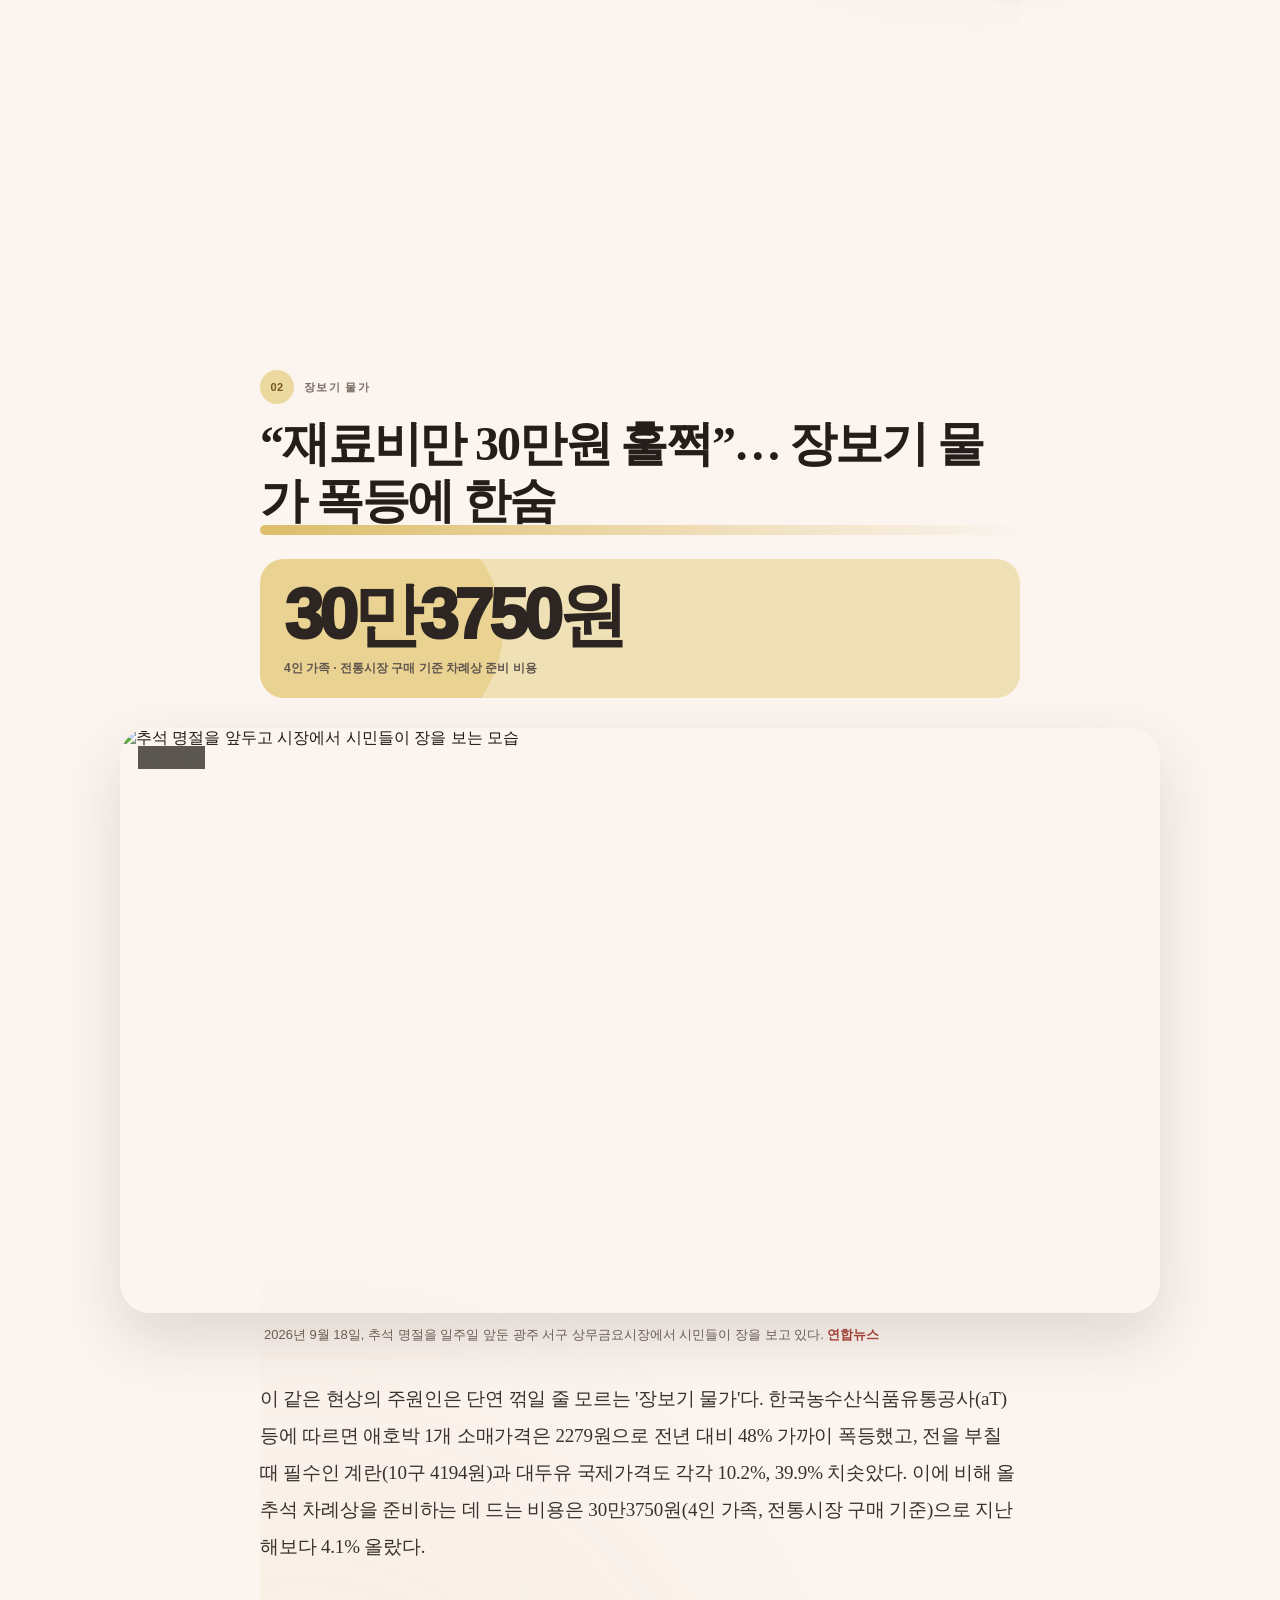
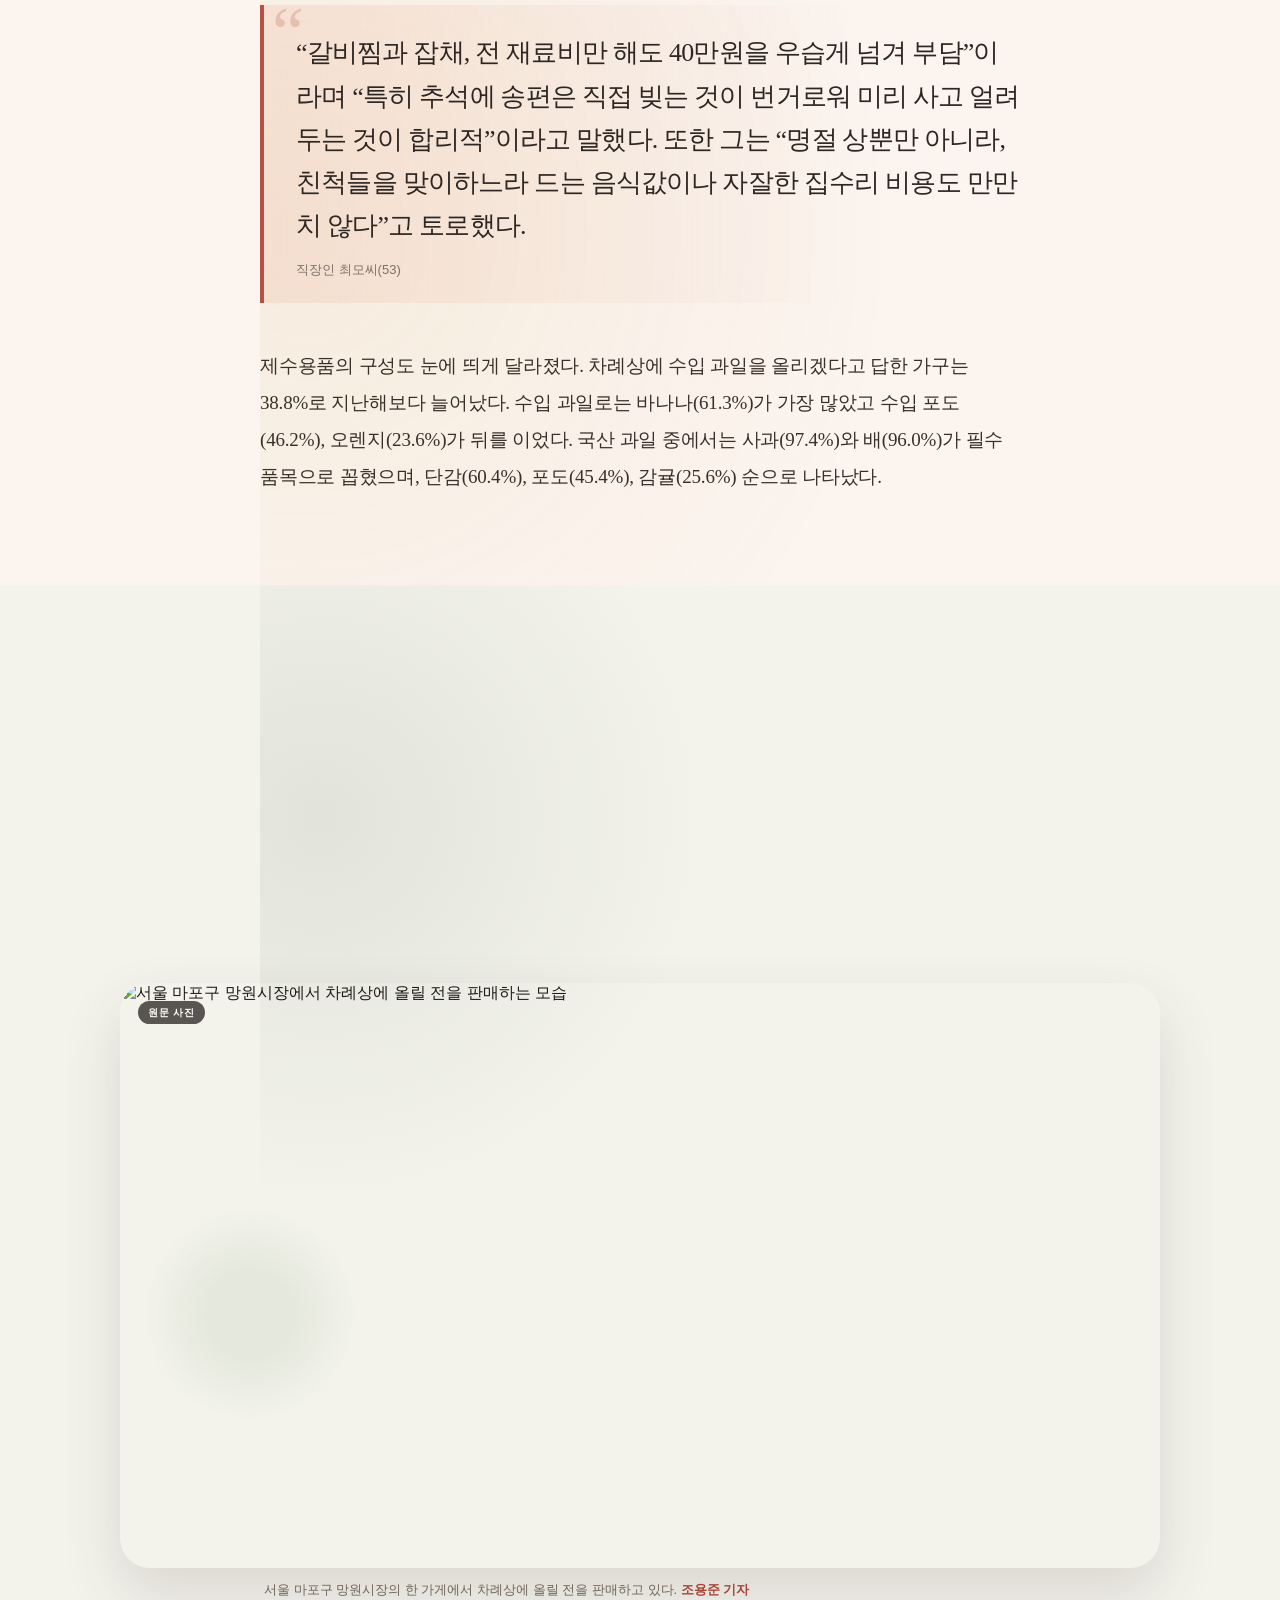
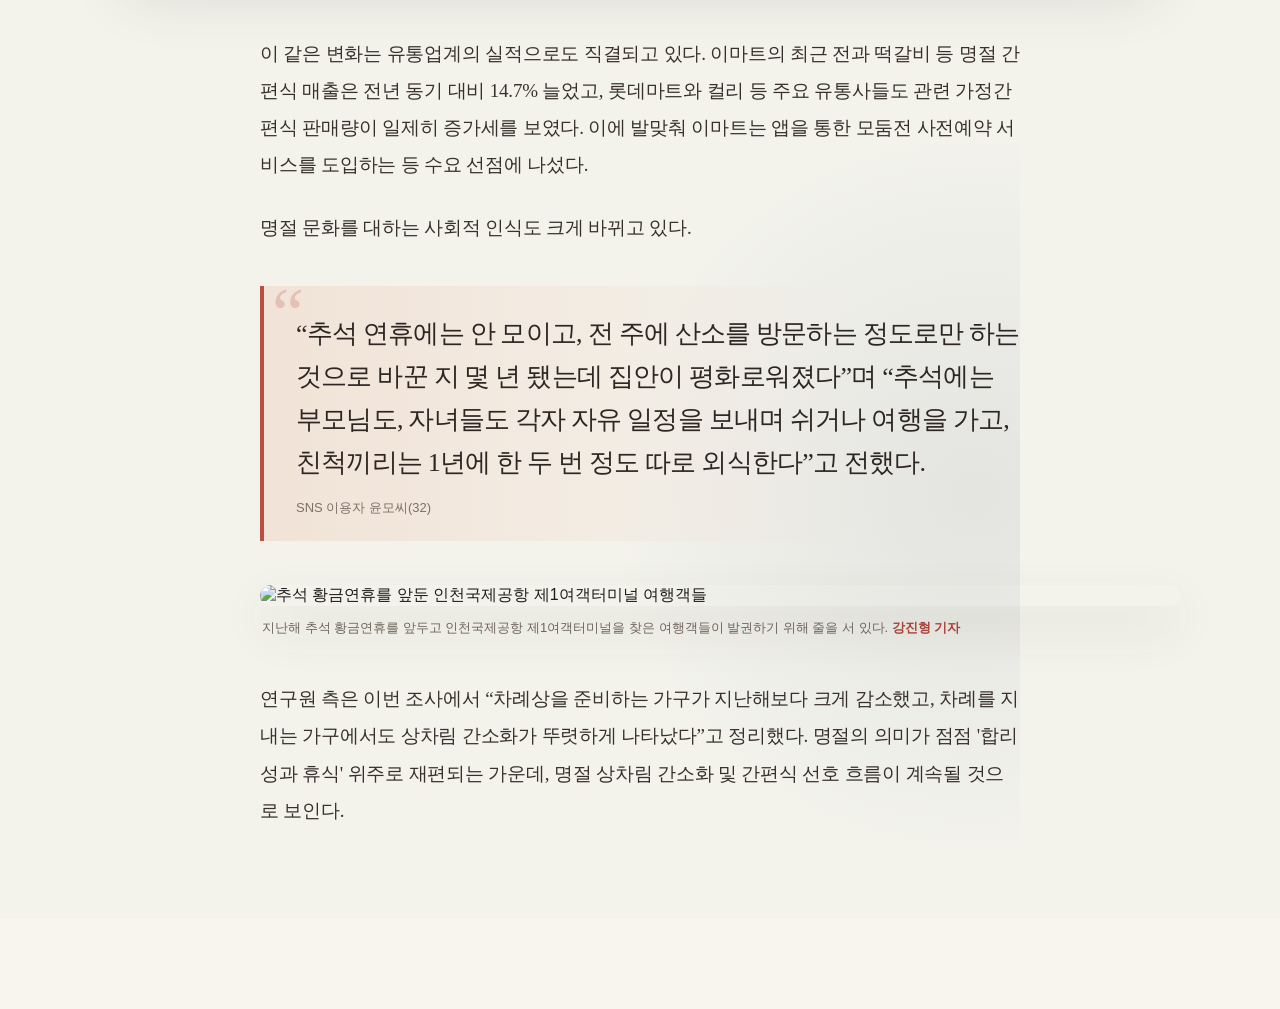
==== commit 6b5a8f39: "Standardize final font stack" ====
--- a/index.html
+++ b/index.html
@@ -1167,7 +1167,7 @@
   border-radius:999px;
   background:rgba(30,25,22,.72);
   color:#fff;
-  font:800 10px/1 Pretendard,"Noto Sans KR",sans-serif;
+  font:800 10px/1 Pretendard,sans-serif;
   letter-spacing:.08em;
   backdrop-filter:blur(8px);
 }
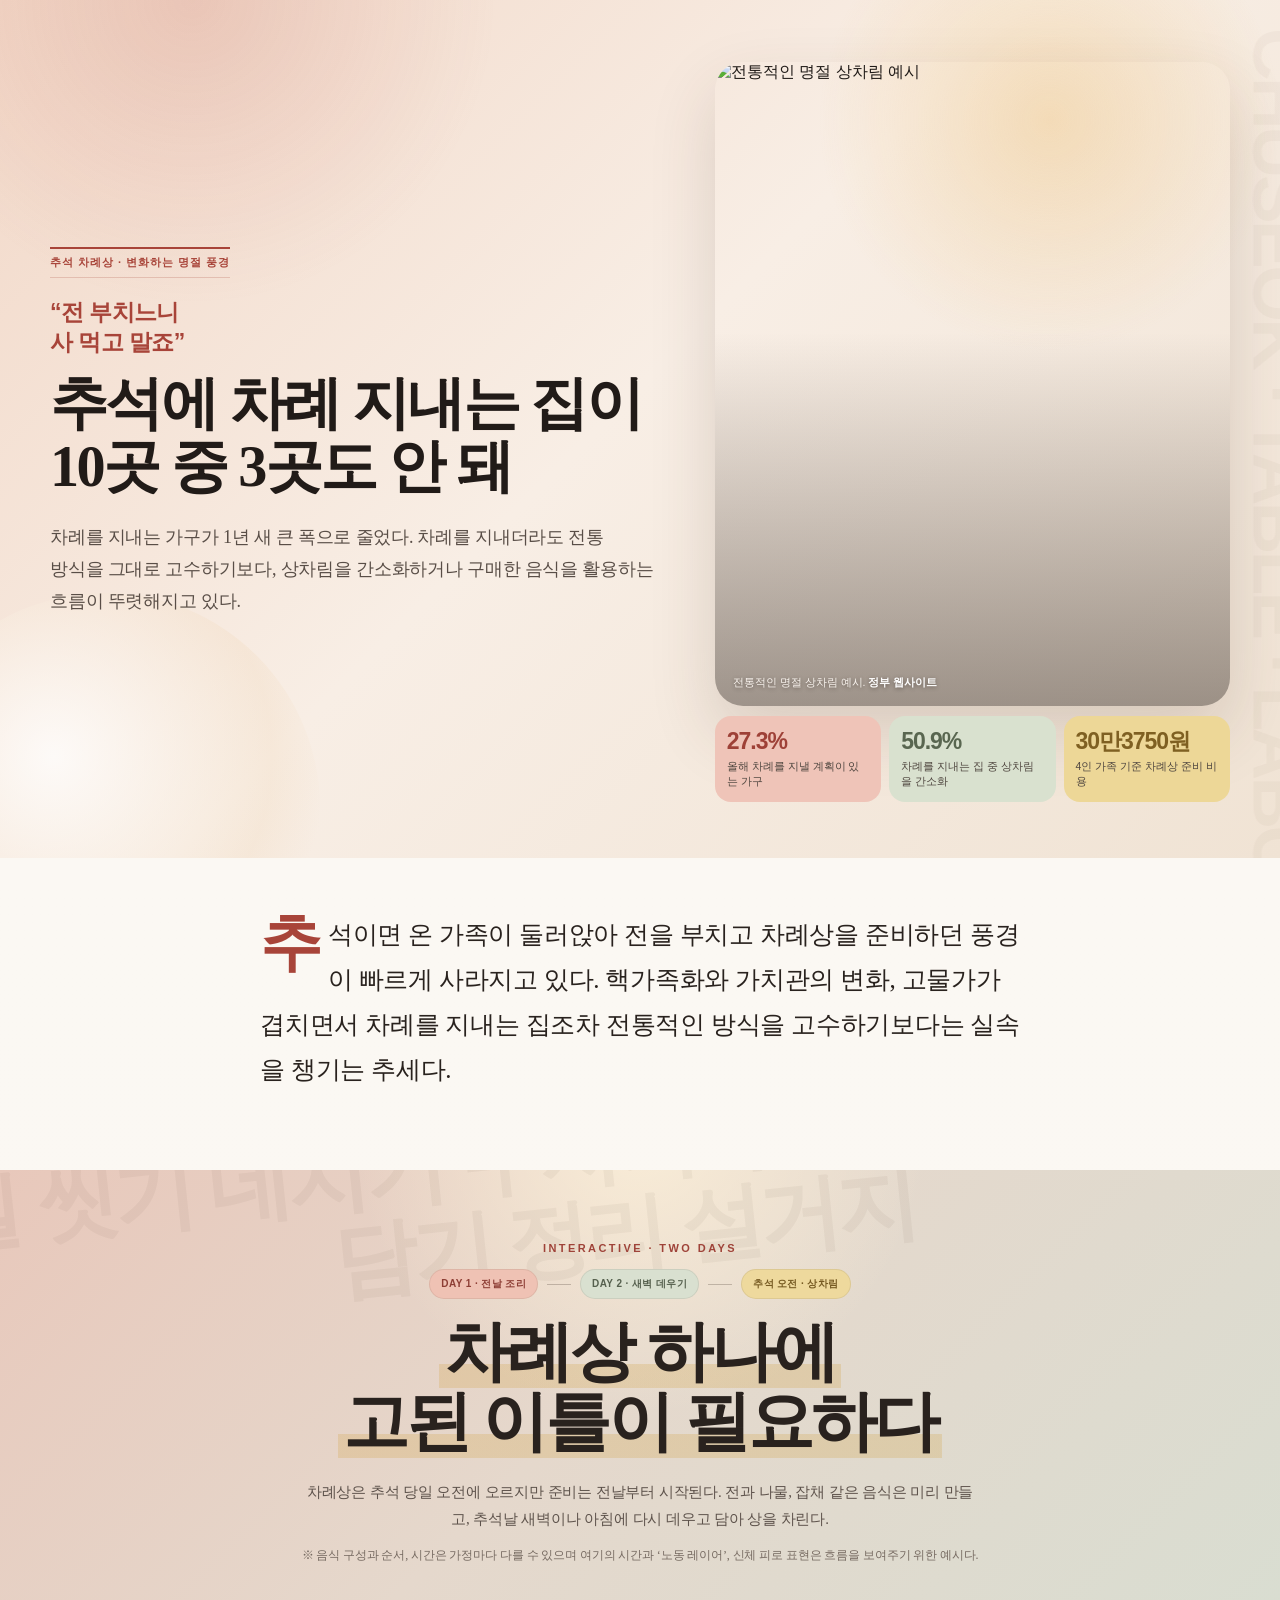
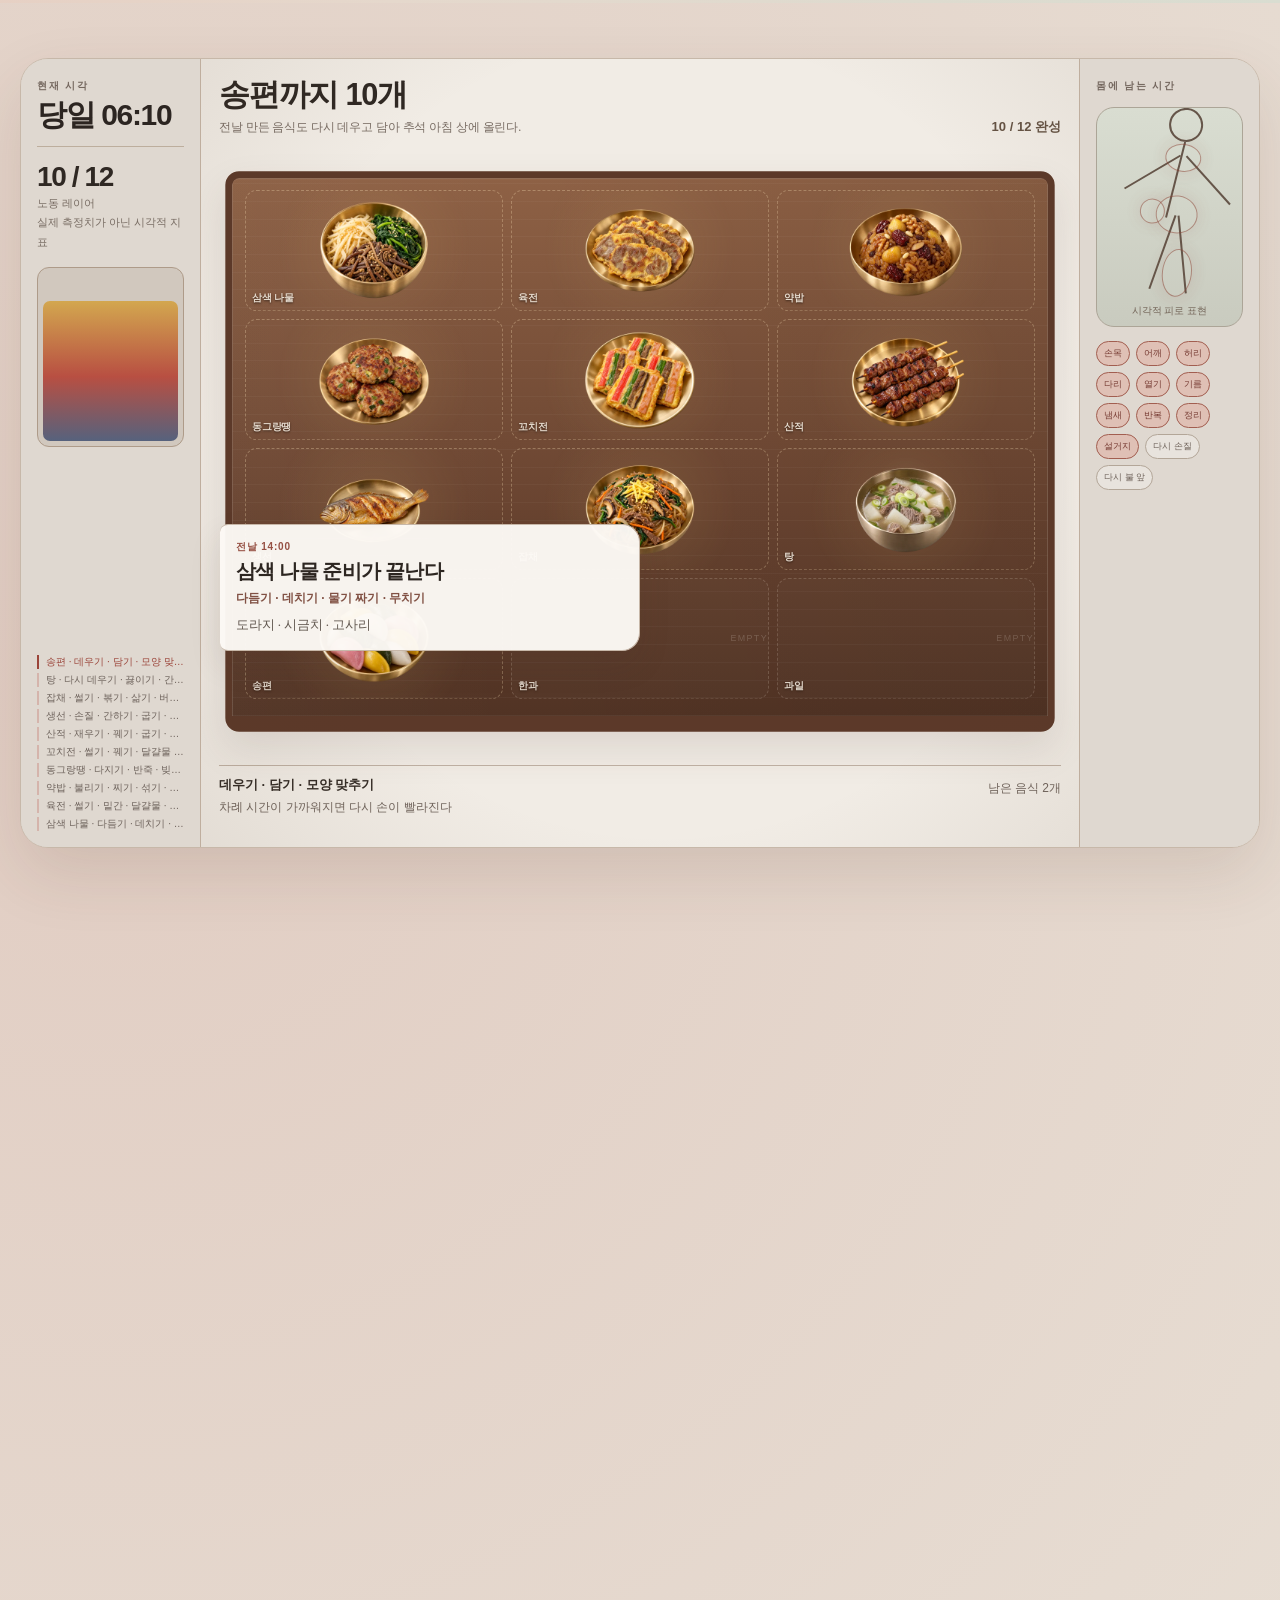
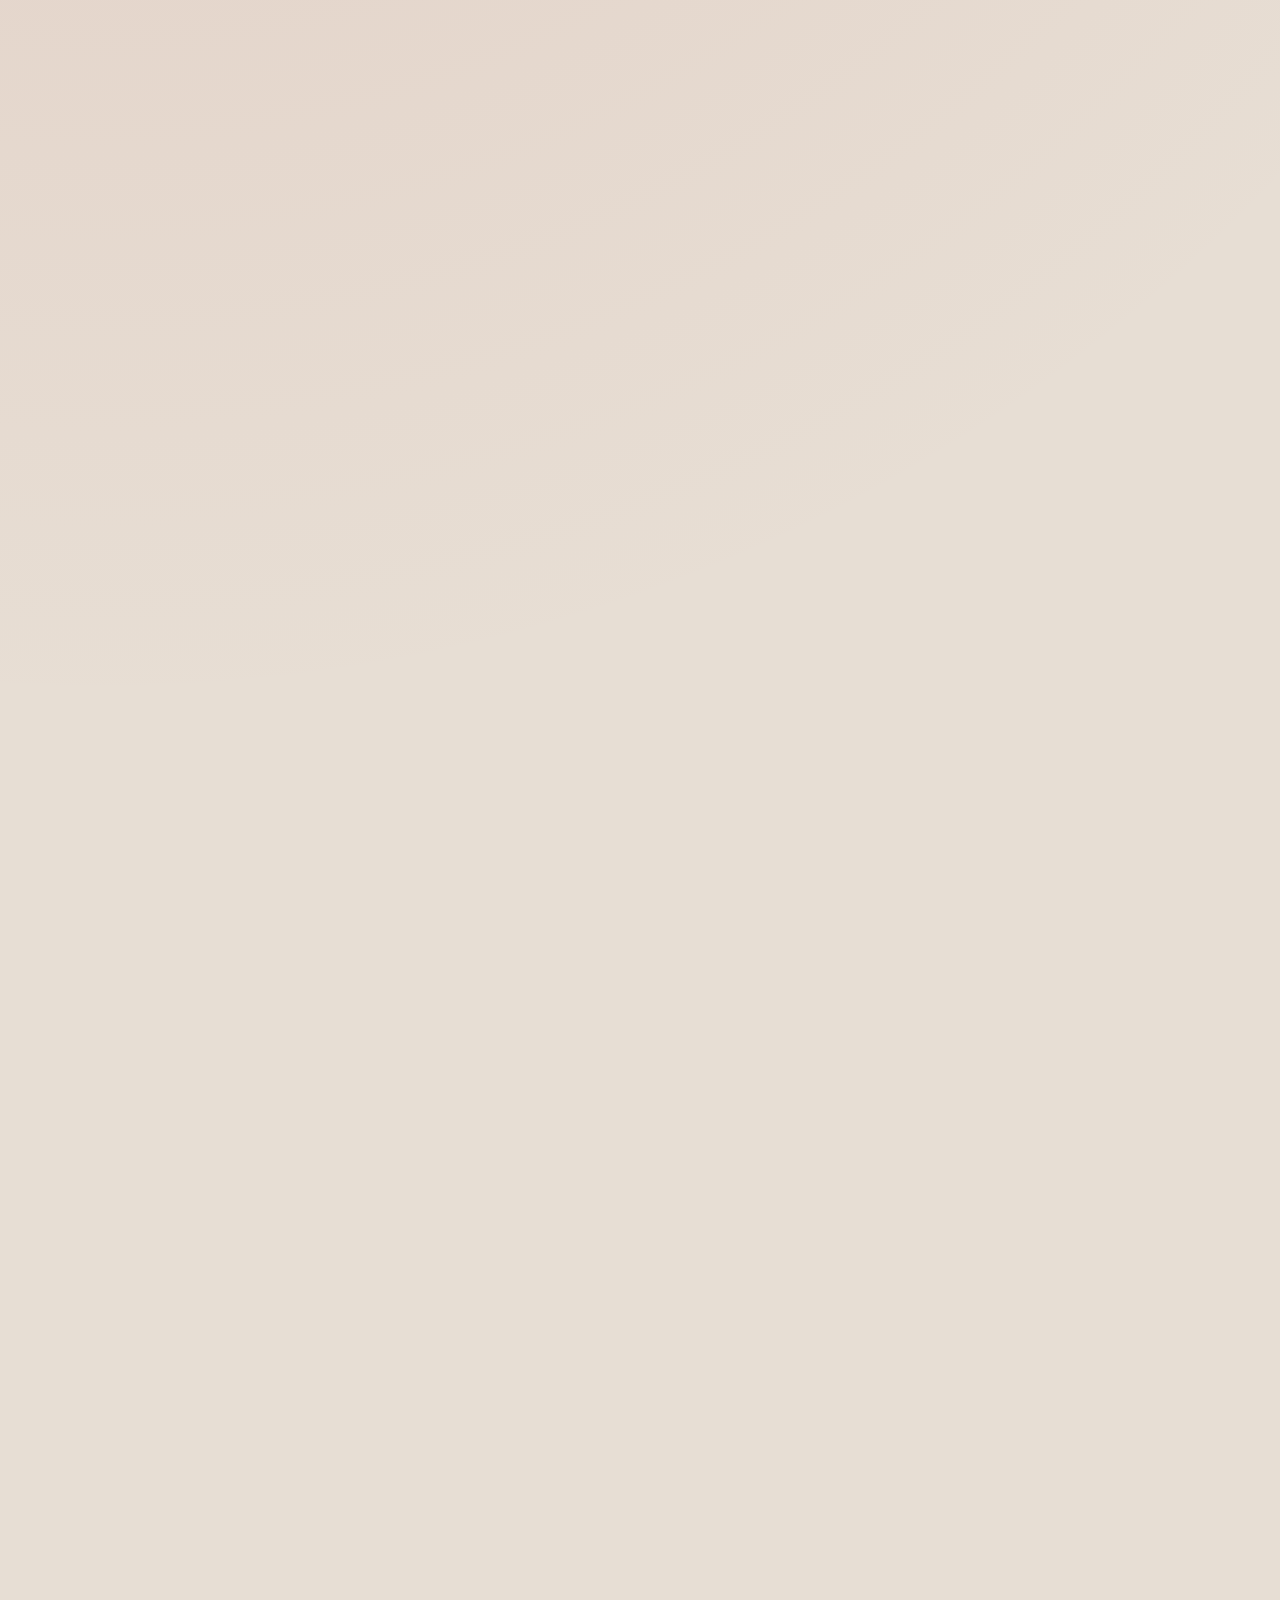
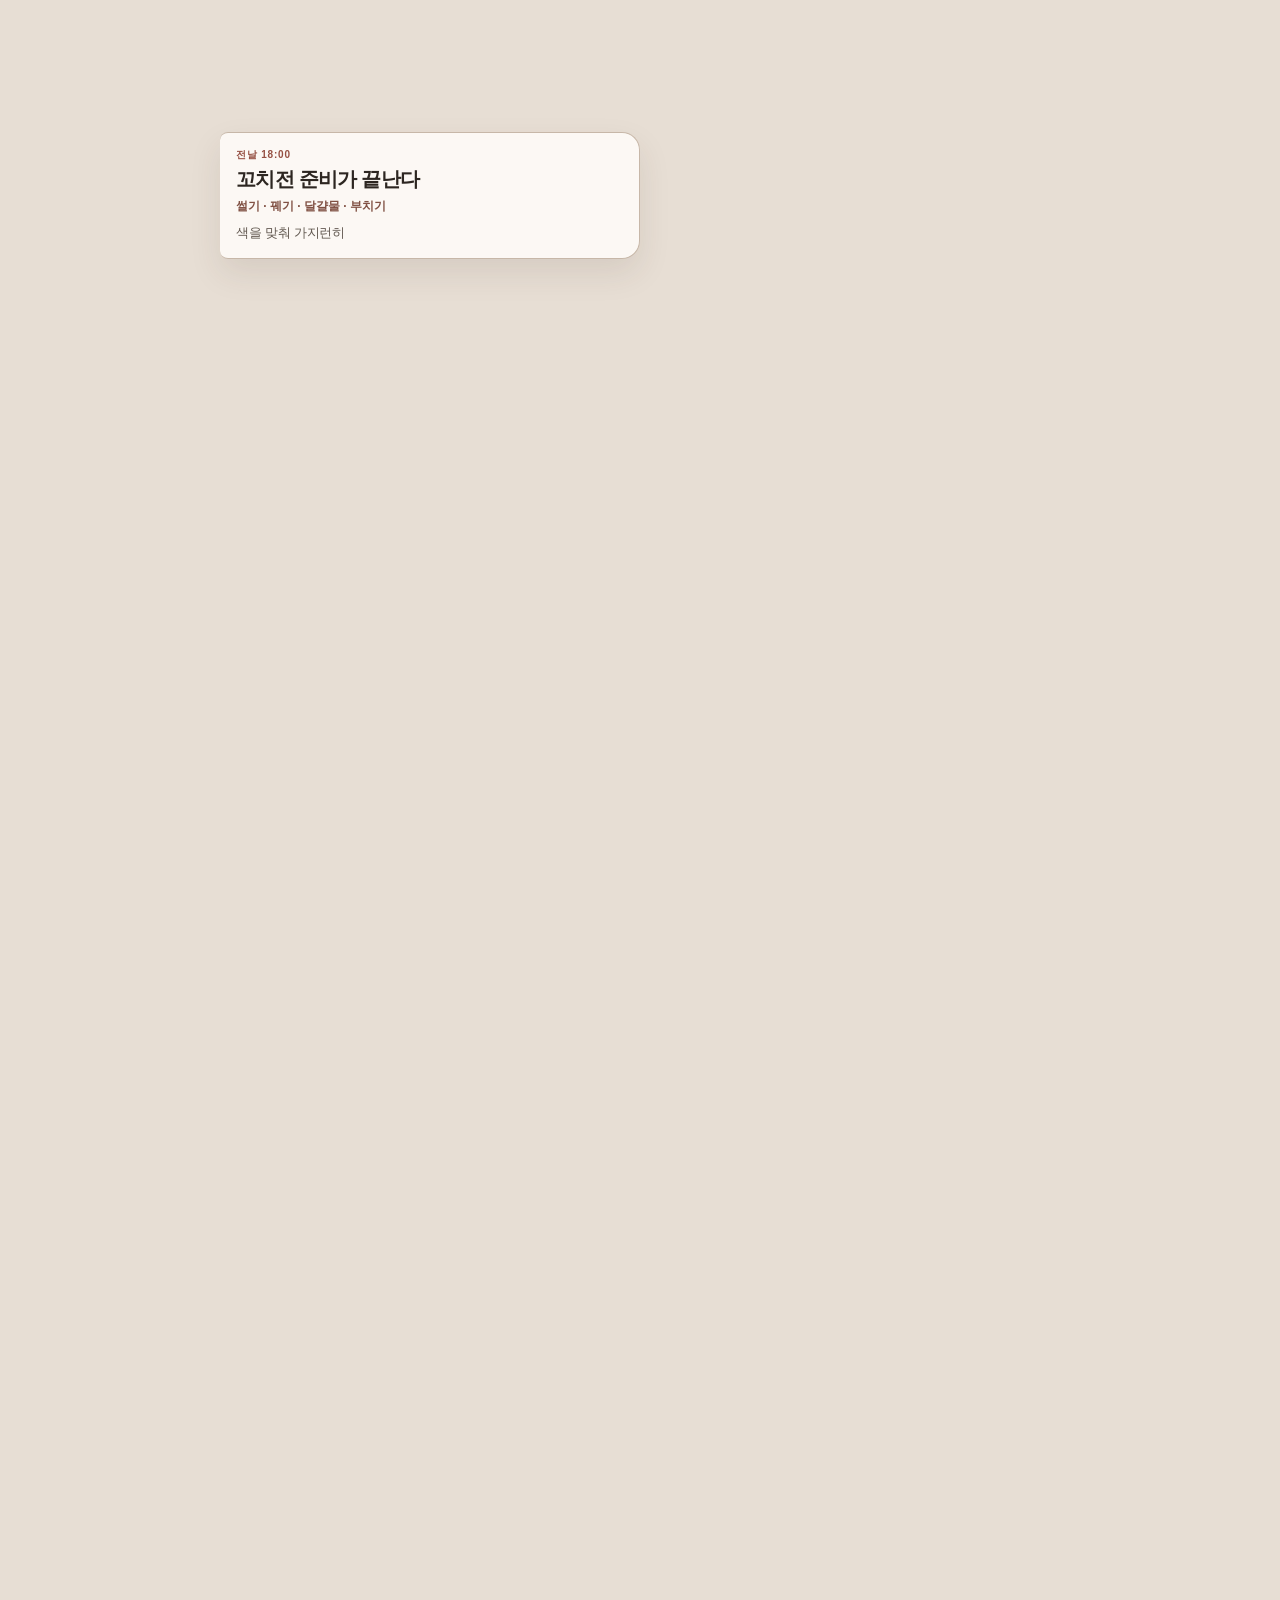
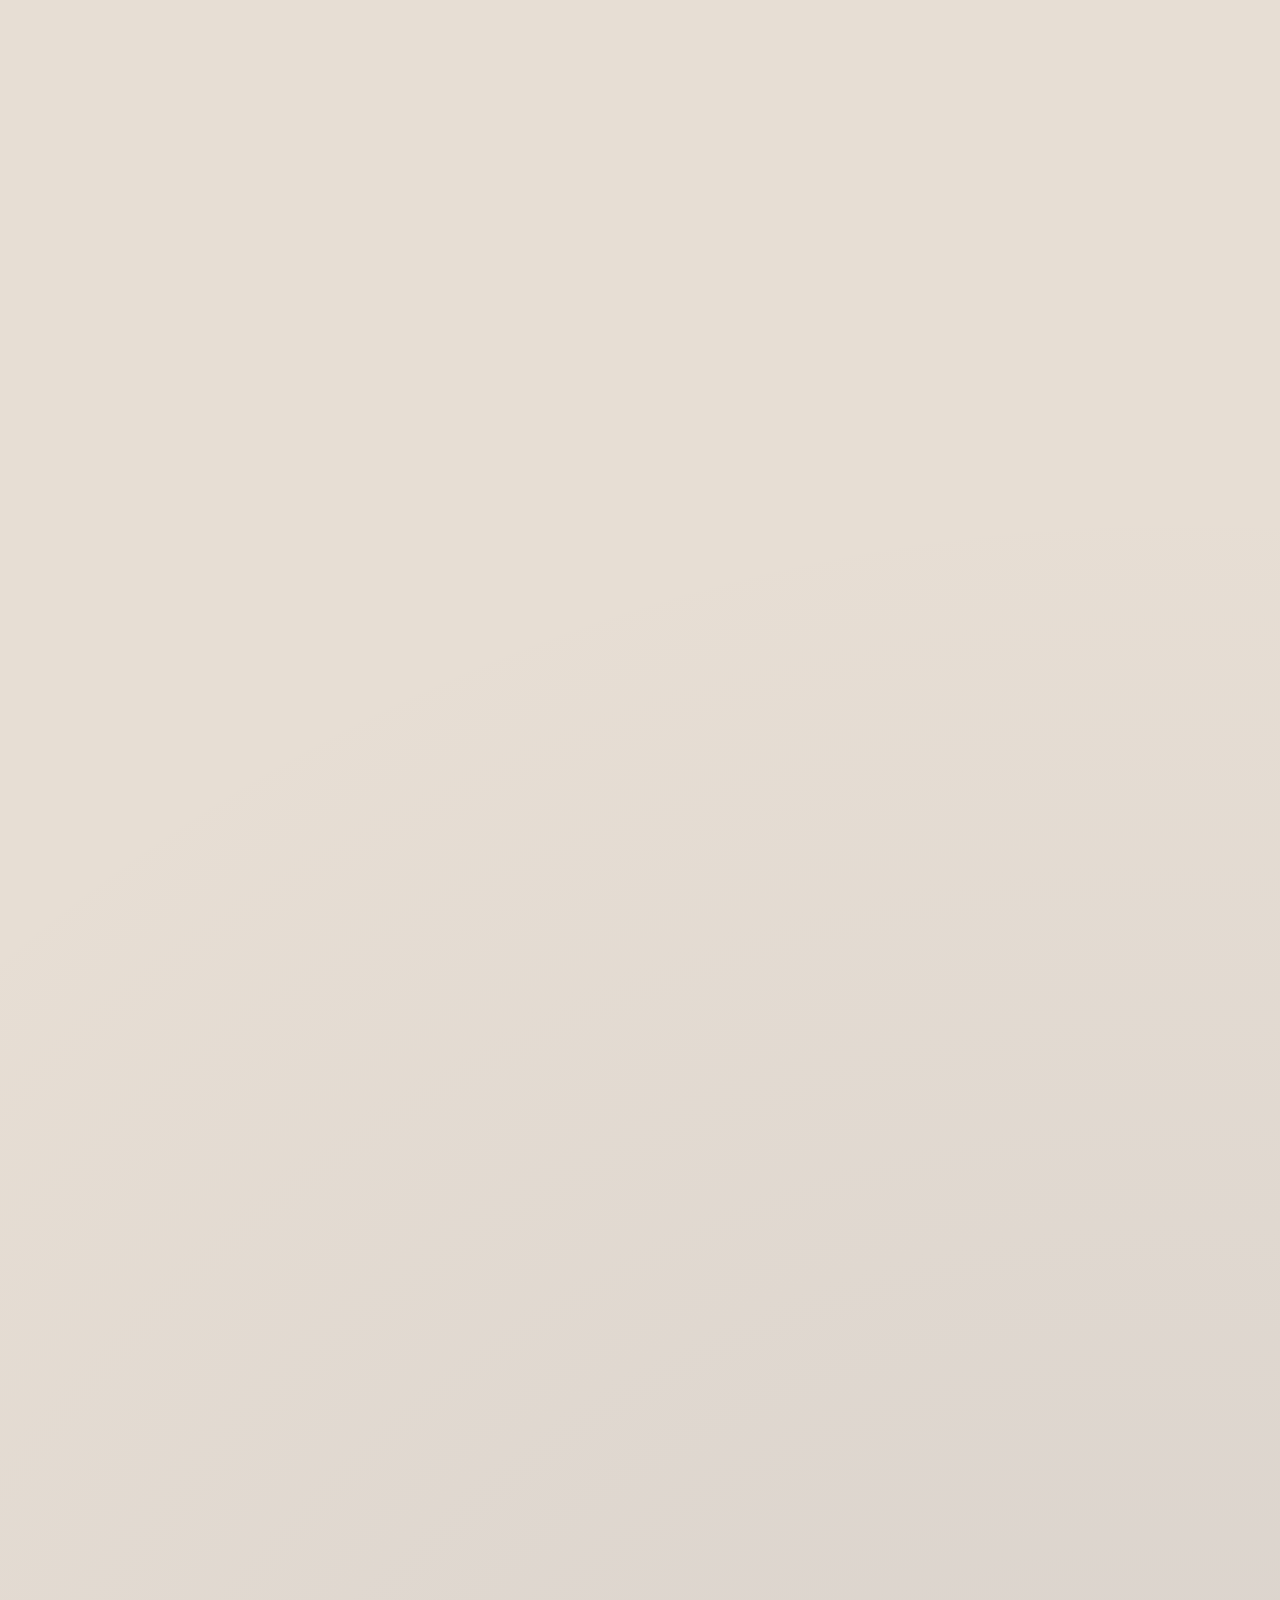
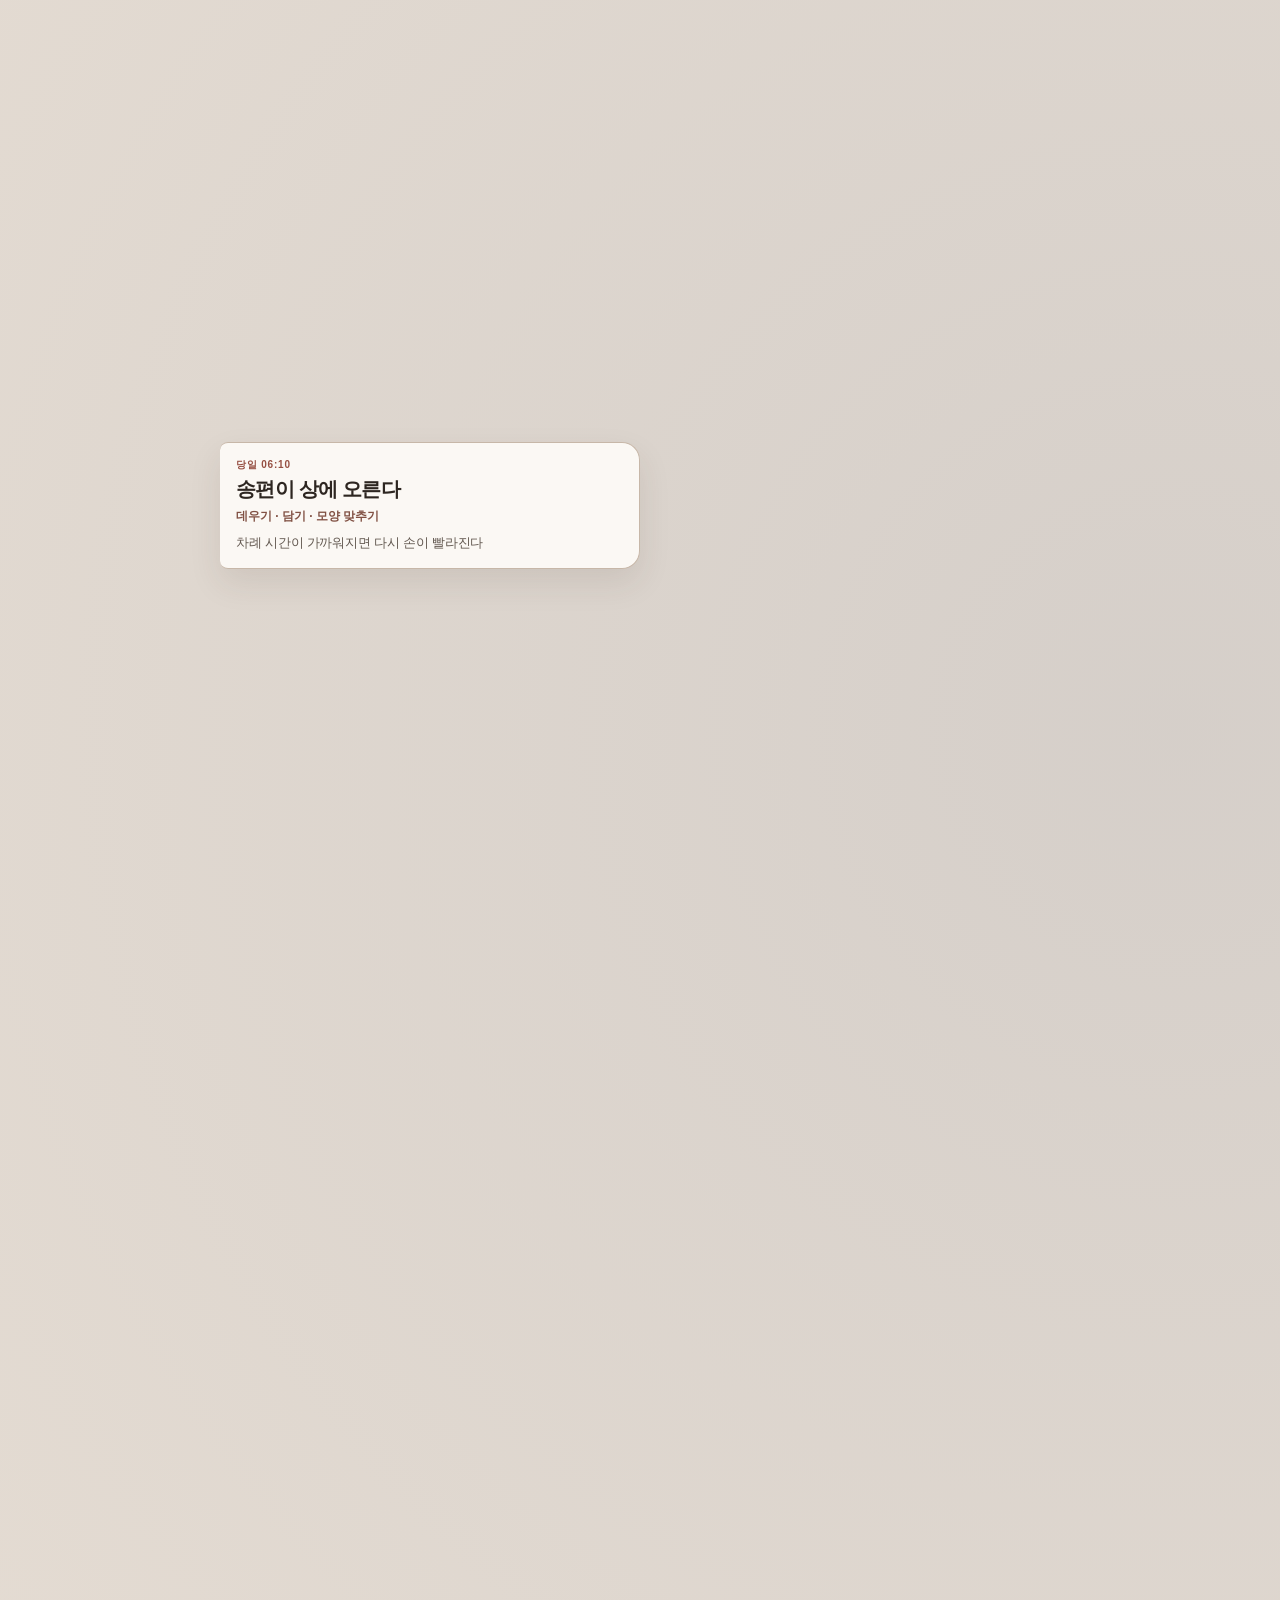
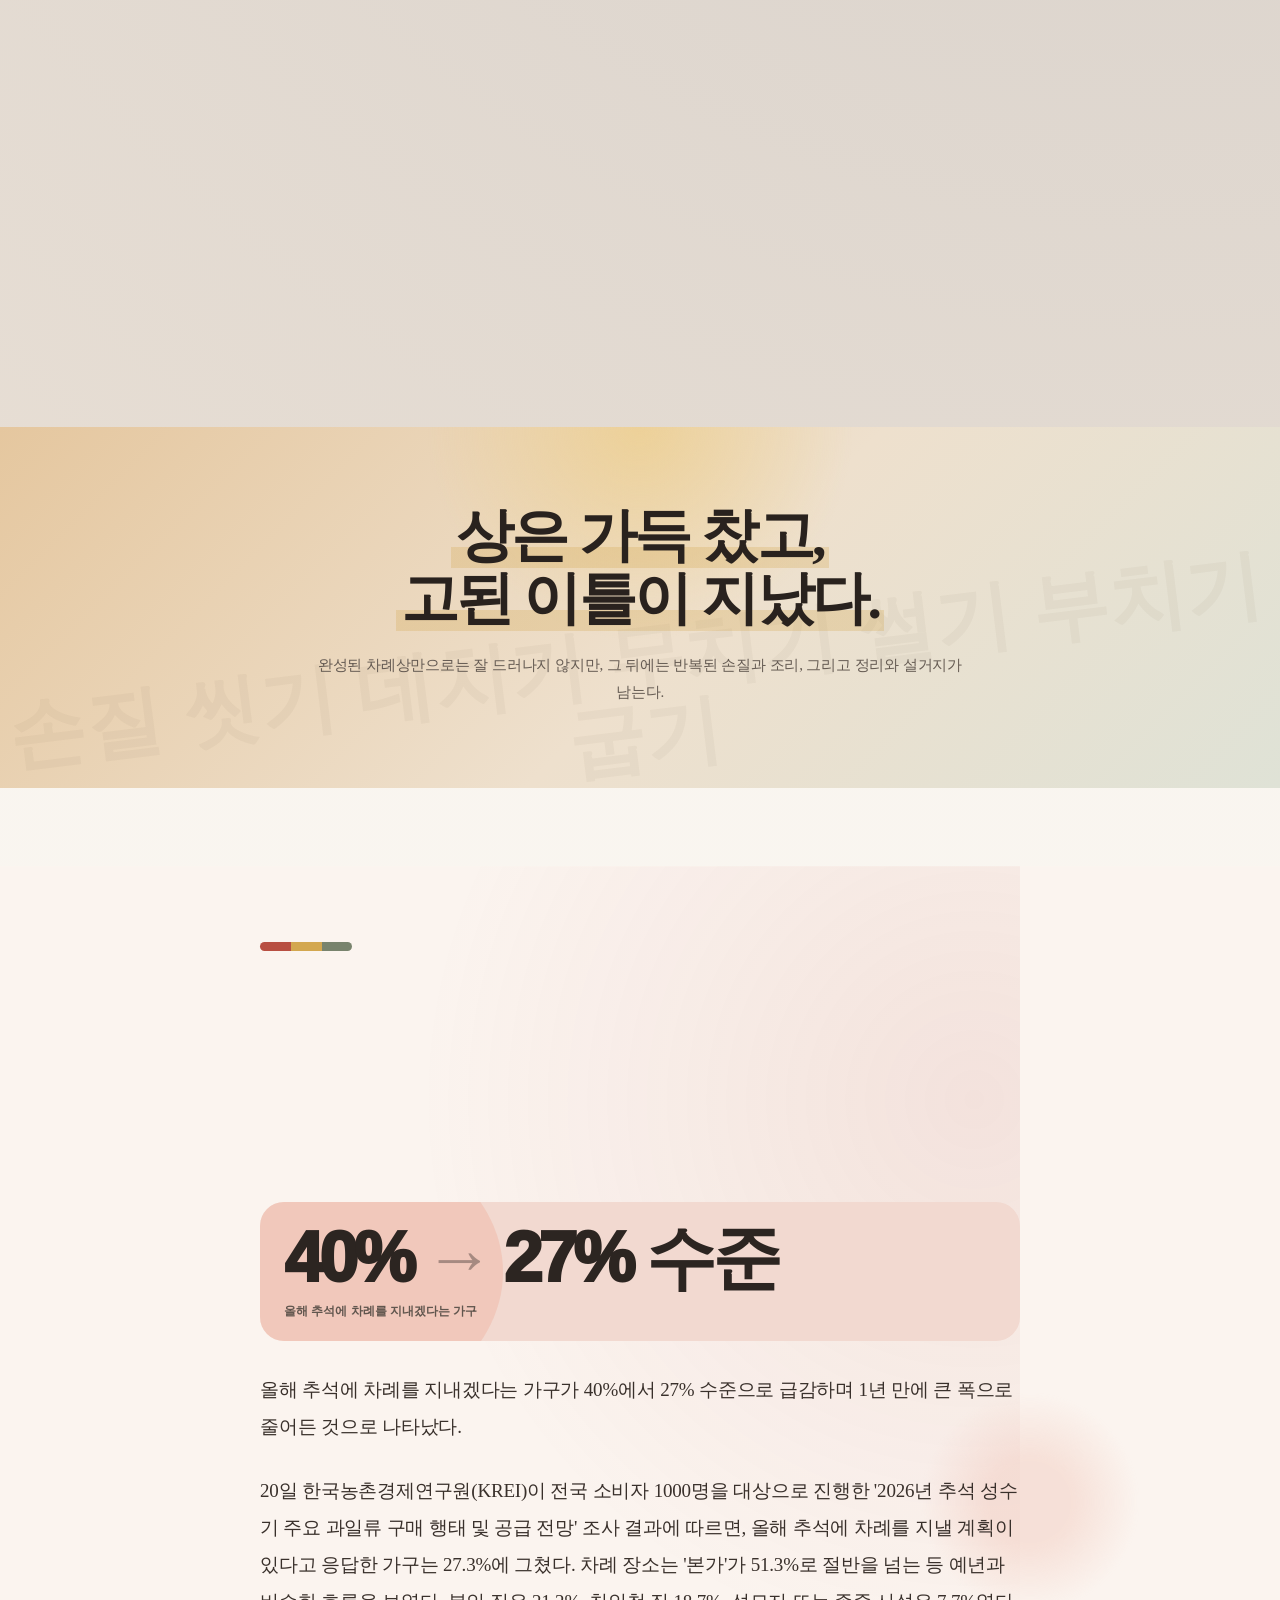
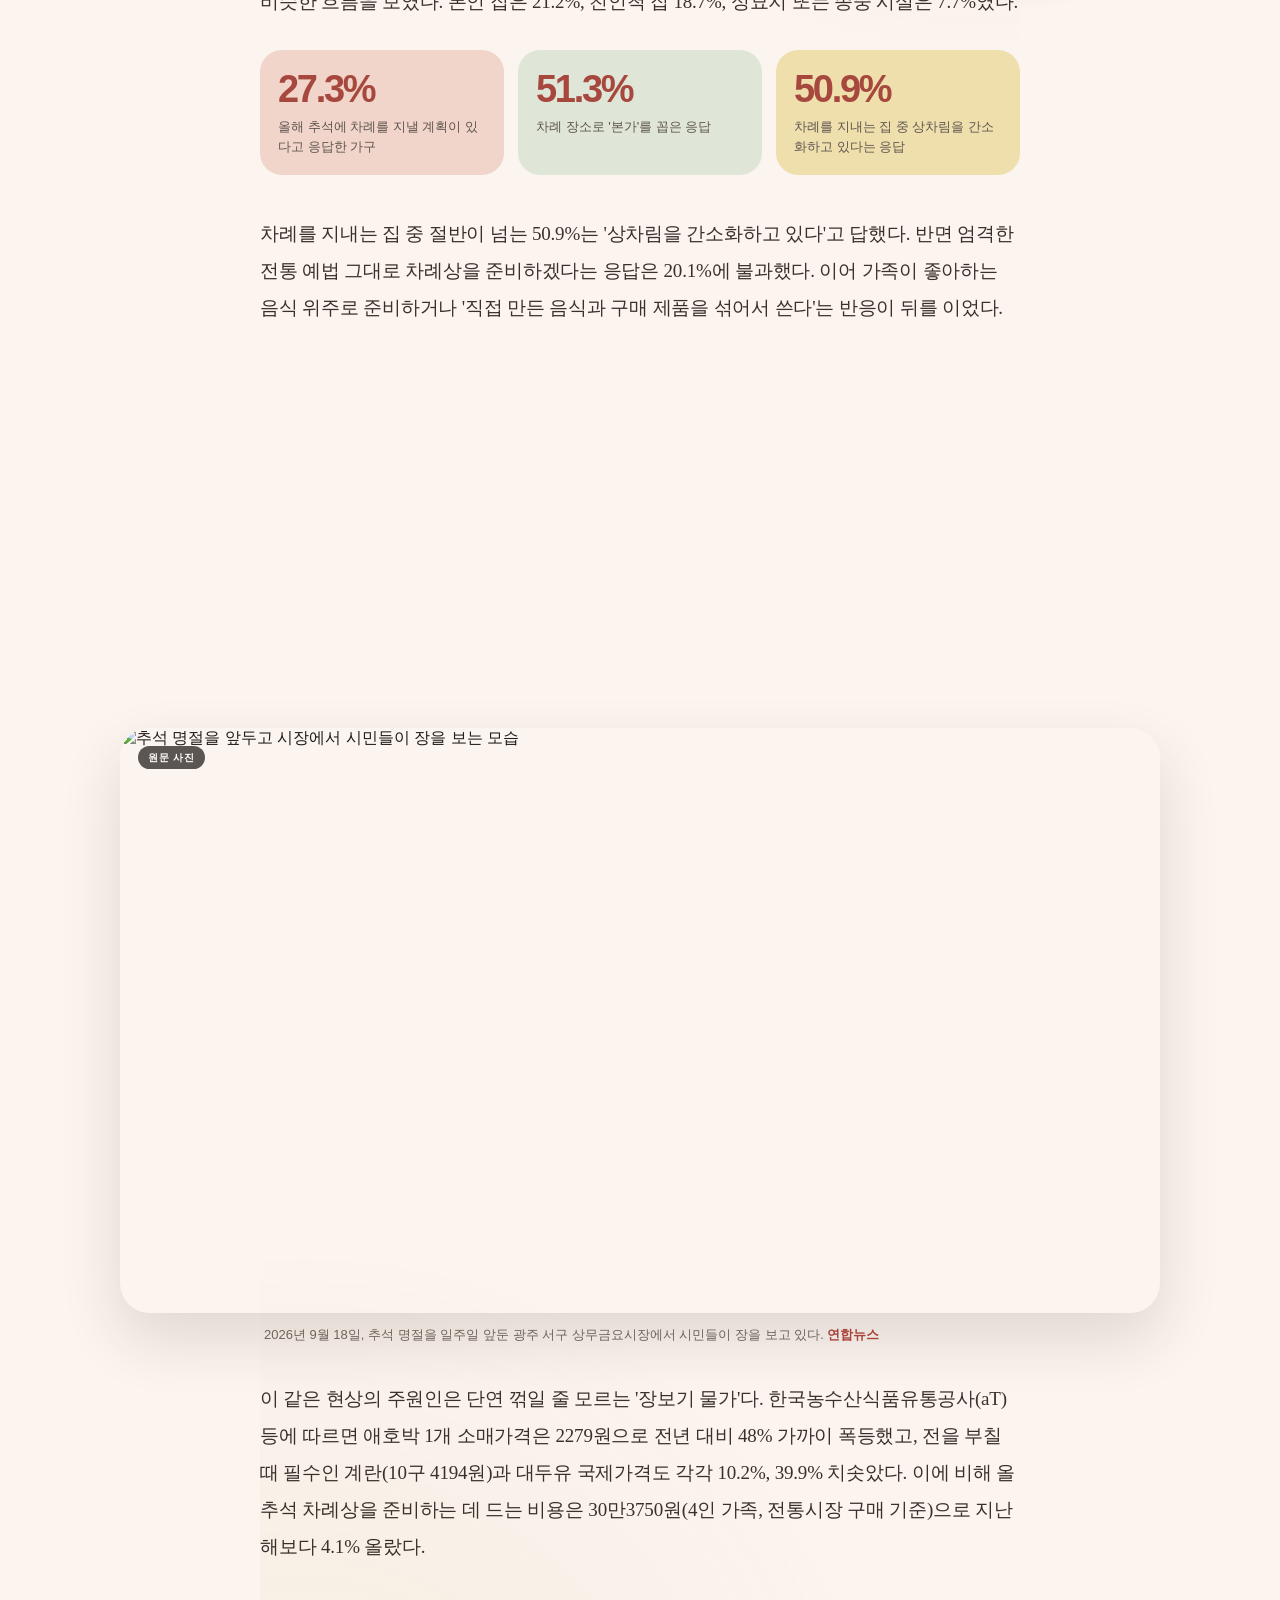
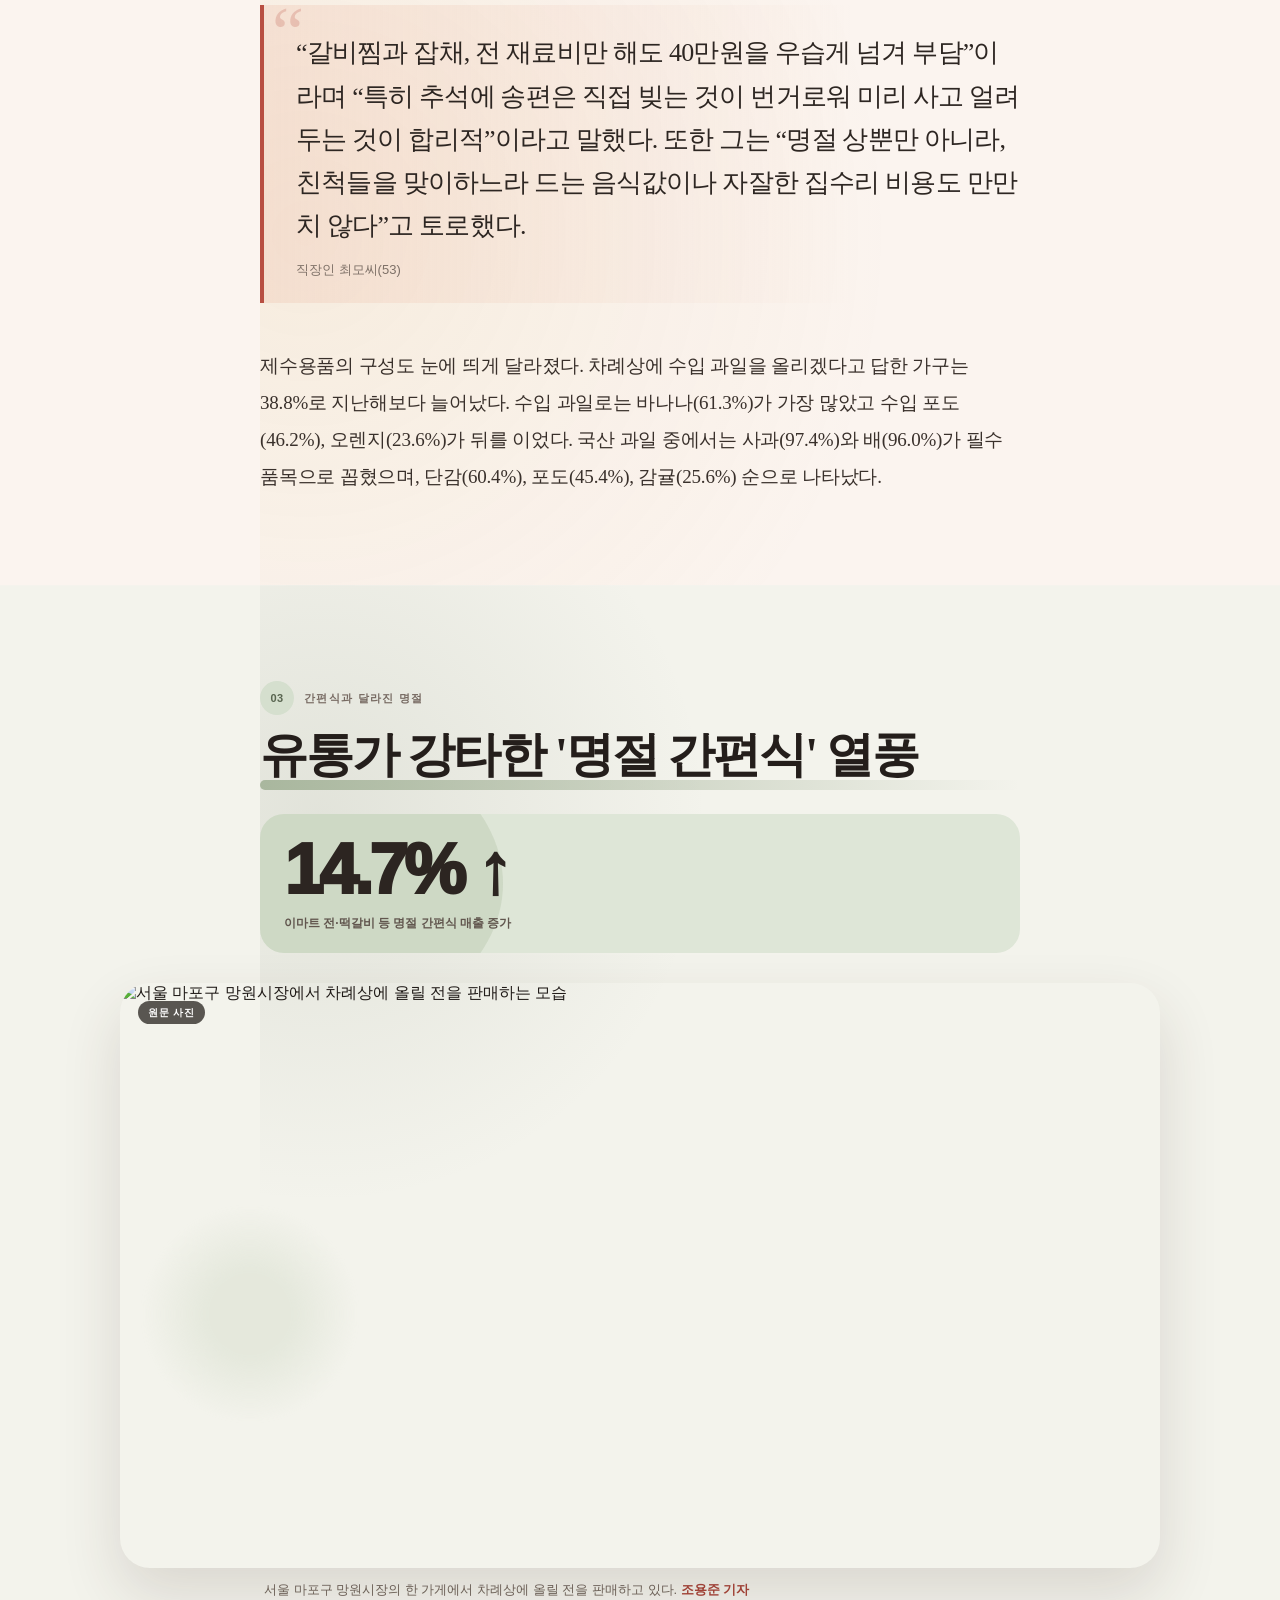
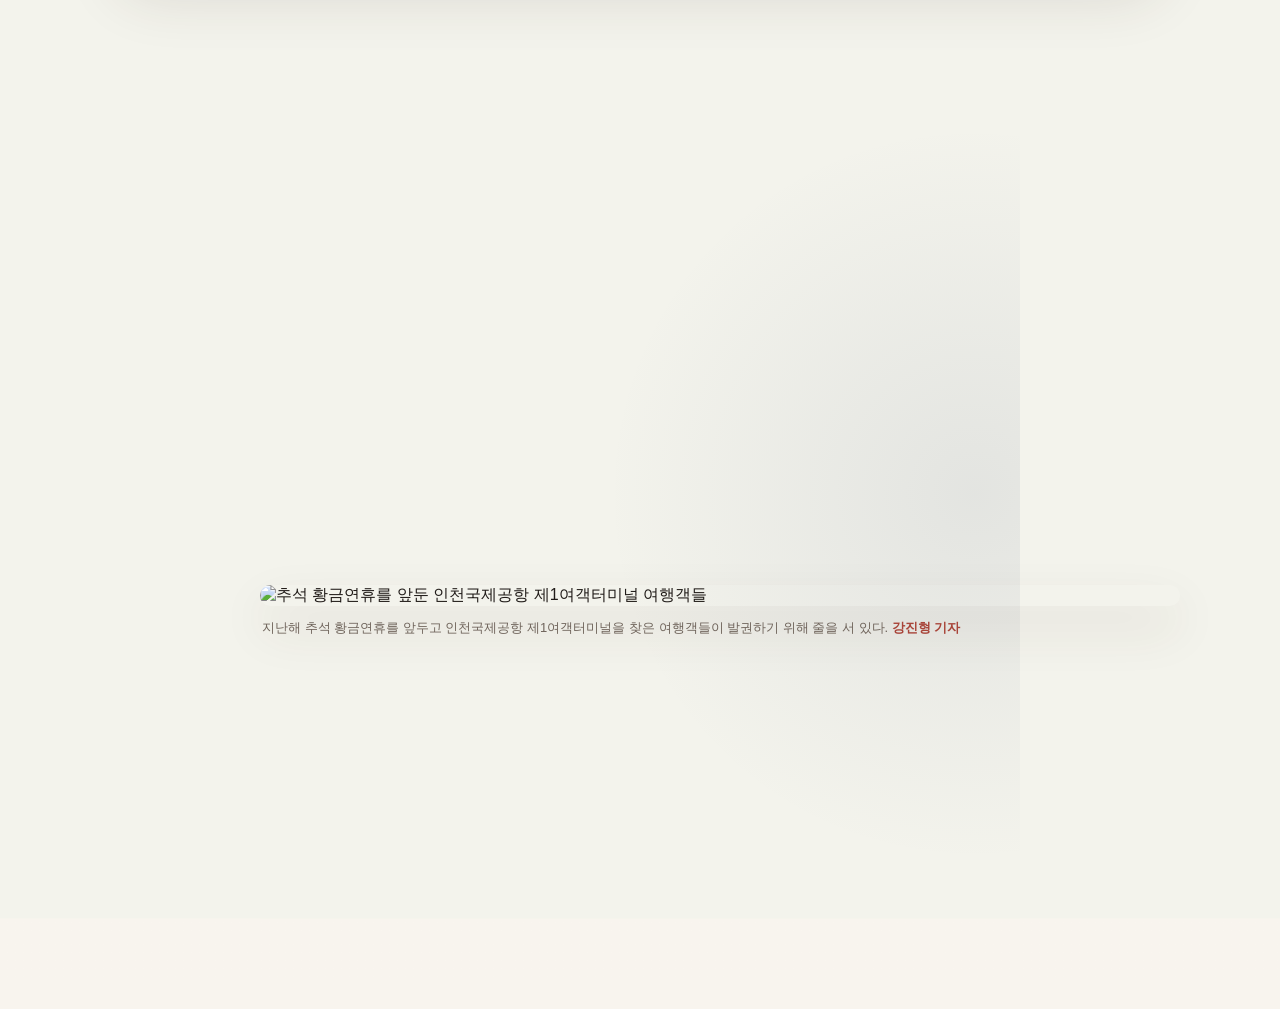
==== commit efb3479c: "Improve mobile altar scrollytelling while preserving desktop" ====
--- a/index.html
+++ b/index.html
@@ -1295,6 +1295,373 @@
   .airport-photo figcaption{font-size:11px!important}
 }
 
+
+/* ===== MOBILE-STAGE-V15-20260922 =====
+   PC/tablet layout remains unchanged. Phones get a full sticky altar stage,
+   ghosted full-table silhouette, overlay story cards and visual fatigue cues.
+*/
+.mobile-hud{display:none}
+@media(max-width:768px){
+  .interactive-shell{
+    margin:58px 0 64px;
+    overflow:visible;
+  }
+  .interactive-intro{
+    padding:46px 16px 34px;
+  }
+  .interactive-intro h2{
+    font-size:clamp(34px,10vw,48px);
+    line-height:1.04;
+  }
+  .interactive-intro p{
+    max-width:560px;
+    font-size:13px;
+    line-height:1.72;
+  }
+
+  /* Restore PC-style scrollytelling behavior on mobile */
+  .interactive-story{position:relative;overflow:visible}
+  .interactive-sticky{
+    position:sticky!important;
+    top:0!important;
+    width:100%;
+    height:100svh!important;
+    min-height:620px;
+    padding:0!important;
+    display:flex!important;
+    align-items:stretch!important;
+    justify-content:stretch!important;
+    z-index:2;
+  }
+  @supports(height:100dvh){
+    .interactive-sticky{height:100dvh!important}
+  }
+
+  .workstage{
+    width:100%!important;
+    height:100%!important;
+    min-height:620px!important;
+    max-height:none!important;
+    display:block!important;
+    position:relative!important;
+    overflow:hidden!important;
+    border-radius:0!important;
+    border-left:0!important;
+    border-right:0!important;
+    background:
+      radial-gradient(circle at 50% 20%,rgba(255,249,236,.82),transparent 30%),
+      linear-gradient(180deg,#e7ded4 0%,#d9cec1 48%,#cdbfae 100%)!important;
+    box-shadow:none!important;
+  }
+  .workstage:before{
+    content:"";
+    position:absolute;
+    inset:0;
+    z-index:3;
+    pointer-events:none;
+    opacity:calc(.06 + .62 * var(--progress));
+    transition:opacity .45s ease;
+    background:
+      radial-gradient(circle at 50% 53%,rgba(191,90,48,.26),transparent 36%),
+      radial-gradient(circle at 18% 62%,rgba(144,61,43,.16),transparent 23%),
+      linear-gradient(180deg,transparent 46%,rgba(67,42,31,.18) 100%);
+    mix-blend-mode:multiply;
+  }
+  .workstage:after{
+    z-index:4!important;
+    background:
+      radial-gradient(circle at 50% 45%,transparent 48%,rgba(62,42,31,calc(.05 + .18 * var(--progress))) 100%)!important;
+  }
+
+  /* Small mobile HUD: time / completion / fatigue */
+  .mobile-hud{
+    display:grid;
+    grid-template-columns:auto auto auto minmax(48px,1fr);
+    align-items:center;
+    gap:7px;
+    position:absolute;
+    left:12px;
+    right:12px;
+    top:max(10px,env(safe-area-inset-top));
+    z-index:30;
+    min-height:42px;
+    padding:8px 10px;
+    border:1px solid rgba(105,82,65,.15);
+    border-radius:15px;
+    background:rgba(249,245,239,.84);
+    -webkit-backdrop-filter:blur(12px);
+    backdrop-filter:blur(12px);
+    box-shadow:0 8px 24px rgba(62,42,31,.10);
+    color:#342b25;
+    font-size:10px;
+    font-weight:800;
+    letter-spacing:-.01em;
+  }
+  .mobile-time{color:#8f4338}
+  .mobile-complete{white-space:nowrap}
+  .mobile-fatigue-label{color:#6e6259;font-size:9px}
+  .mobile-fatigue-track{
+    display:block;
+    height:7px;
+    overflow:hidden;
+    border-radius:999px;
+    background:rgba(77,61,50,.12);
+  }
+  .mobile-fatigue-track i{
+    display:block;
+    width:0;
+    height:100%;
+    border-radius:999px;
+    background:linear-gradient(90deg,#d5ac57 0%,#b85243 58%,#5d6177 100%);
+    transition:width .45s ease;
+  }
+
+  /* Mobile stage is intentionally simplified; desktop sidebars are untouched */
+  .side.left{display:none!important}
+  .workmain{
+    position:relative!important;
+    z-index:5!important;
+    width:100%;
+    height:100%;
+    padding:0!important;
+    display:block!important;
+  }
+  .tablewrap{
+    position:absolute!important;
+    left:10px;
+    right:10px;
+    top:64px;
+    bottom:142px;
+    z-index:5;
+    min-height:0!important;
+    display:flex!important;
+    align-items:center!important;
+    justify-content:center!important;
+  }
+
+  /* The whole table is visible from the start; completed foods gain full color */
+  .altar{
+    width:min(100%,540px)!important;
+    max-height:100%;
+    aspect-ratio:1.28/1!important;
+    grid-template-columns:repeat(3,1fr)!important;
+    grid-template-rows:repeat(4,1fr)!important;
+    gap:5px!important;
+    padding:8px 8px 12px!important;
+    border:5px solid #573729!important;
+    border-bottom-width:12px!important;
+    border-radius:18px!important;
+    box-shadow:
+      inset 0 1px rgba(255,255,255,.10),
+      0 22px 38px rgba(62,39,27,.23)!important;
+    transform:perspective(900px) rotateX(3deg) scale(calc(1 - .008 * var(--progress)))!important;
+    transform-origin:50% 62%;
+  }
+  .food{
+    border:1px solid rgba(255,235,203,.16)!important;
+    border-radius:10px!important;
+    background:rgba(255,255,255,.025)!important;
+  }
+  .food img{
+    width:98%!important;
+    height:98%!important;
+    opacity:.13!important;
+    transform:none!important;
+    filter:grayscale(.82) sepia(.18) saturate(.48) brightness(.78)!important;
+    transition:opacity .5s ease,filter .5s ease,transform .55s cubic-bezier(.18,1.14,.32,1)!important;
+  }
+  .food.done{
+    border-color:rgba(255,229,183,.30)!important;
+    background:radial-gradient(circle at 50% 48%,rgba(222,178,103,.17),transparent 70%)!important;
+  }
+  .food.done img{
+    opacity:1!important;
+    transform:scale(1)!important;
+    filter:saturate(1.03) brightness(1.03)!important;
+  }
+  .food.just img{
+    animation:mobileDishIn .72s cubic-bezier(.18,1.24,.32,1)!important;
+  }
+  @keyframes mobileDishIn{
+    0%{opacity:.18;transform:translateY(-18px) scale(.82);filter:saturate(.55)}
+    66%{opacity:1;transform:translateY(2px) scale(1.06)}
+    100%{opacity:1;transform:none}
+  }
+  .empty{display:none!important}
+  .fname{
+    left:4px!important;
+    bottom:3px!important;
+    max-width:calc(100% - 8px);
+    overflow:hidden;
+    text-overflow:ellipsis;
+    white-space:nowrap;
+    font-size:7px!important;
+    color:rgba(255,248,237,.78)!important;
+  }
+
+  /* The desktop work heading becomes the opening overlay card */
+  .worktop{
+    position:absolute!important;
+    left:14px;
+    right:14px;
+    bottom:max(18px,env(safe-area-inset-bottom));
+    z-index:24;
+    display:block!important;
+    margin:0!important;
+    padding:15px 16px 16px;
+    border:1px solid rgba(103,79,62,.16);
+    border-left:4px solid #b84f42;
+    border-radius:9px 19px 19px 9px;
+    background:rgba(251,248,244,.91);
+    -webkit-backdrop-filter:blur(13px);
+    backdrop-filter:blur(13px);
+    box-shadow:0 14px 36px rgba(59,39,27,.17);
+    transition:opacity .25s ease,transform .25s ease;
+  }
+  .worktop h3{
+    margin:0!important;
+    font-family:"Noto Serif KR",serif;
+    font-size:21px!important;
+    line-height:1.25!important;
+    letter-spacing:-.035em!important;
+    color:#302720!important;
+  }
+  .worktop p{
+    margin:6px 0 0!important;
+    font-size:11px!important;
+    line-height:1.55!important;
+    color:#6d6158!important;
+  }
+  .workcounter{
+    margin-top:7px;
+    font-size:10px!important;
+    color:#915044!important;
+  }
+  .workstage.started .worktop{
+    opacity:0;
+    transform:translateY(10px);
+    pointer-events:none;
+  }
+  .workbottom{display:none!important}
+
+  /* Human fatigue stays visible as a compact visual cue */
+  .side.right{
+    display:block!important;
+    position:absolute!important;
+    right:12px;
+    top:58px;
+    width:72px!important;
+    height:94px;
+    z-index:18!important;
+    padding:0!important;
+    overflow:visible;
+    border:0!important;
+    background:transparent!important;
+  }
+  .side.right>.side-label,
+  .side.right>.pressurewords{display:none!important}
+  .side.right .figurebox{
+    width:72px;
+    height:94px!important;
+    margin:0!important;
+    border:1px solid rgba(101,82,69,.15)!important;
+    border-radius:18px!important;
+    background:rgba(236,229,219,.72)!important;
+    -webkit-backdrop-filter:blur(6px);
+    backdrop-filter:blur(6px);
+    box-shadow:0 8px 20px rgba(55,38,28,.08);
+  }
+  .side.right .figure{
+    bottom:-2px!important;
+    transform:translateX(-50%) scale(.35) rotate(calc(0deg + 11deg * var(--progress)))!important;
+    transform-origin:50% 100%!important;
+  }
+  .side.right .figurelabel{display:none!important}
+  .side.right .figurebox:after{
+    content:"피로 누적";
+    position:absolute;
+    left:0;
+    right:0;
+    bottom:6px;
+    text-align:center;
+    font-size:7px;
+    font-weight:800;
+    color:rgba(105,59,48,calc(.42 + .42 * var(--progress)));
+    letter-spacing:.02em;
+  }
+
+  /* Overlay story cards scroll across the fixed altar */
+  .intsteps{
+    position:relative!important;
+    z-index:40!important;
+    margin-top:-100svh!important;
+    pointer-events:none!important;
+  }
+  @supports(height:100dvh){
+    .intsteps{margin-top:-100dvh!important}
+  }
+  .intstep{
+    min-height:82svh!important;
+    display:flex!important;
+    align-items:flex-end!important;
+    justify-content:center!important;
+    margin:0!important;
+    padding:0 14px 10vh!important;
+  }
+  .intcard{
+    width:min(100%,480px)!important;
+    margin:0 auto!important;
+    padding:14px 15px 15px!important;
+    border:1px solid rgba(106,81,63,.18)!important;
+    border-left:4px solid #b84f42!important;
+    border-radius:9px 19px 19px 9px!important;
+    background:rgba(252,249,245,.92)!important;
+    -webkit-backdrop-filter:blur(13px);
+    backdrop-filter:blur(13px);
+    box-shadow:0 16px 38px rgba(58,38,26,.18)!important;
+    opacity:0!important;
+    visibility:hidden!important;
+    transform:translateY(14px) scale(.985)!important;
+    transition:opacity .24s ease,transform .24s ease,visibility .24s!important;
+  }
+  .intstep.active .intcard{
+    opacity:1!important;
+    visibility:visible!important;
+    transform:none!important;
+  }
+  .intcard .time{font-size:9px!important}
+  .intcard h4{
+    margin:4px 0 6px!important;
+    font-size:18px!important;
+    line-height:1.28!important;
+  }
+  .intcard .work{
+    margin-bottom:5px!important;
+    font-size:10px!important;
+  }
+  .intcard p{
+    margin:0!important;
+    font-size:11px!important;
+    line-height:1.55!important;
+  }
+
+  .interactive-outro{
+    position:relative;
+    z-index:3;
+    padding:58px 20px 64px!important;
+  }
+}
+
+/* Slightly tighter phones */
+@media(max-width:390px){
+  .tablewrap{left:6px;right:6px;top:60px;bottom:148px}
+  .altar{gap:3px!important;padding:6px 6px 10px!important}
+  .mobile-hud{left:8px;right:8px;gap:5px;padding:8px}
+  .side.right{right:8px}
+  .worktop{left:10px;right:10px}
+  .intstep{padding-left:10px!important;padding-right:10px!important}
+}
+
 </style>
 </head>
 <body>
@@ -1338,7 +1705,7 @@
 
   <div class="interactive-story">
    <div class="interactive-sticky">
-    <section class="workstage">
+    <section class="workstage"><div class="mobile-hud" aria-hidden="true"><span class="mobile-time" id="mobileTime">전날 14:00</span><span class="mobile-complete" id="mobileComplete">완성 0 / 12</span><span class="mobile-fatigue-label">피로</span><span class="mobile-fatigue-track"><i id="mobileFatigue"></i></span></div>
      <aside class="side left">
       <div class="side-label">현재 시각</div>
       <div class="clock" id="clock">전날 14:00</div>
@@ -1472,6 +1839,10 @@
 const nowLead=document.getElementById('nowLead');
 const left=document.getElementById('left');
 const pressureWords=[...document.querySelectorAll('#pressureWords span')];
+const workstage=document.querySelector('.workstage');
+const mobileTime=document.getElementById('mobileTime');
+const mobileComplete=document.getElementById('mobileComplete');
+const mobileFatigue=document.getElementById('mobileFatigue');
 
 function subjectParticle(word){
  const s=String(word).trim();
@@ -1517,6 +1888,12 @@
  laborBar.style.height=(Math.max(.02,p)*100)+'%';
  done.textContent=Math.max(0,count);
  left.textContent=`남은 음식 ${foods.length-Math.max(0,count)}개`;
+ if(workstage){
+   workstage.classList.toggle('started',i>=0);
+   workstage.classList.toggle('complete',i===foods.length-1);
+ }
+ if(mobileComplete)mobileComplete.textContent=`완성 ${Math.max(0,count)} / 12`;
+ if(mobileFatigue)mobileFatigue.style.width=Math.round(p*100)+'%';
 
  history.innerHTML='';
  for(let k=0;k<=i;k++){
@@ -1541,6 +1918,7 @@
    nowWork.textContent=f.work;
    nowLead.textContent=f.lead;
  }
+ if(mobileTime)mobileTime.textContent=clock.textContent;
 }
 
 const observer=new IntersectionObserver(entries=>{
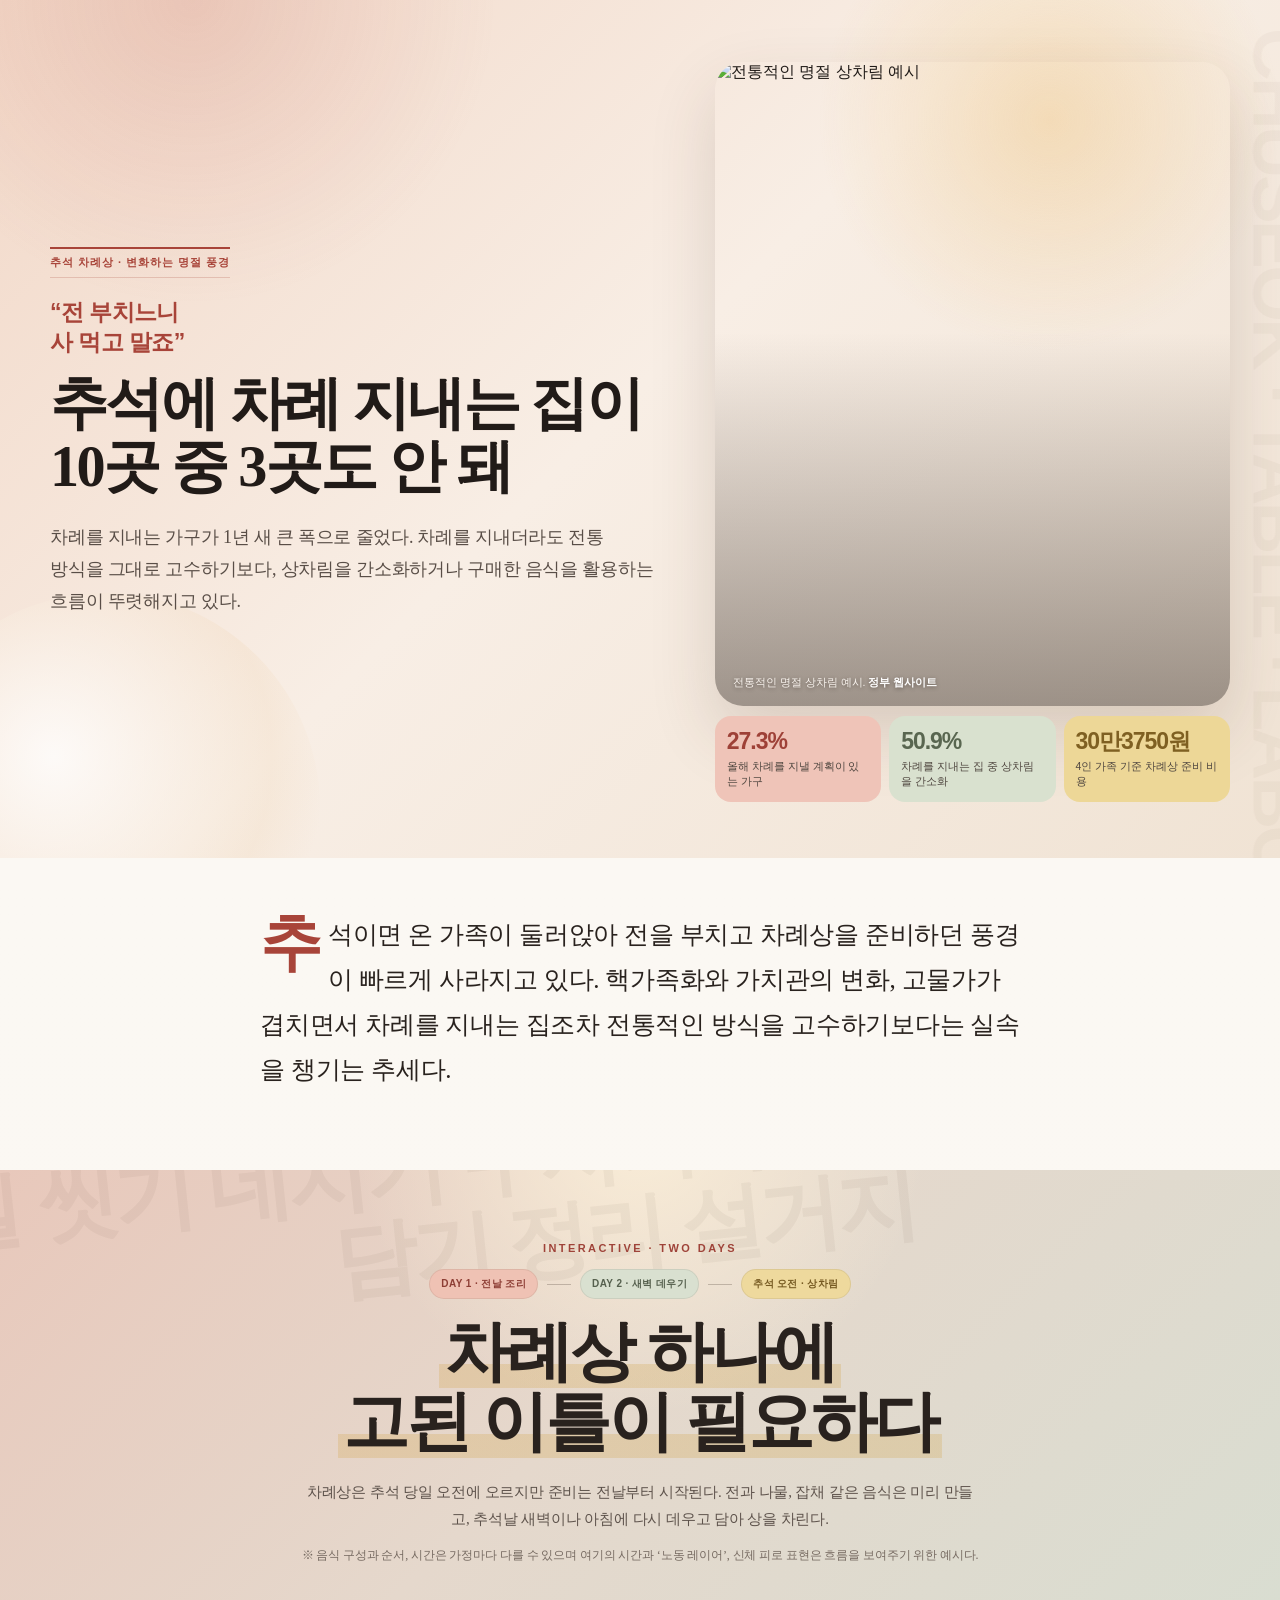
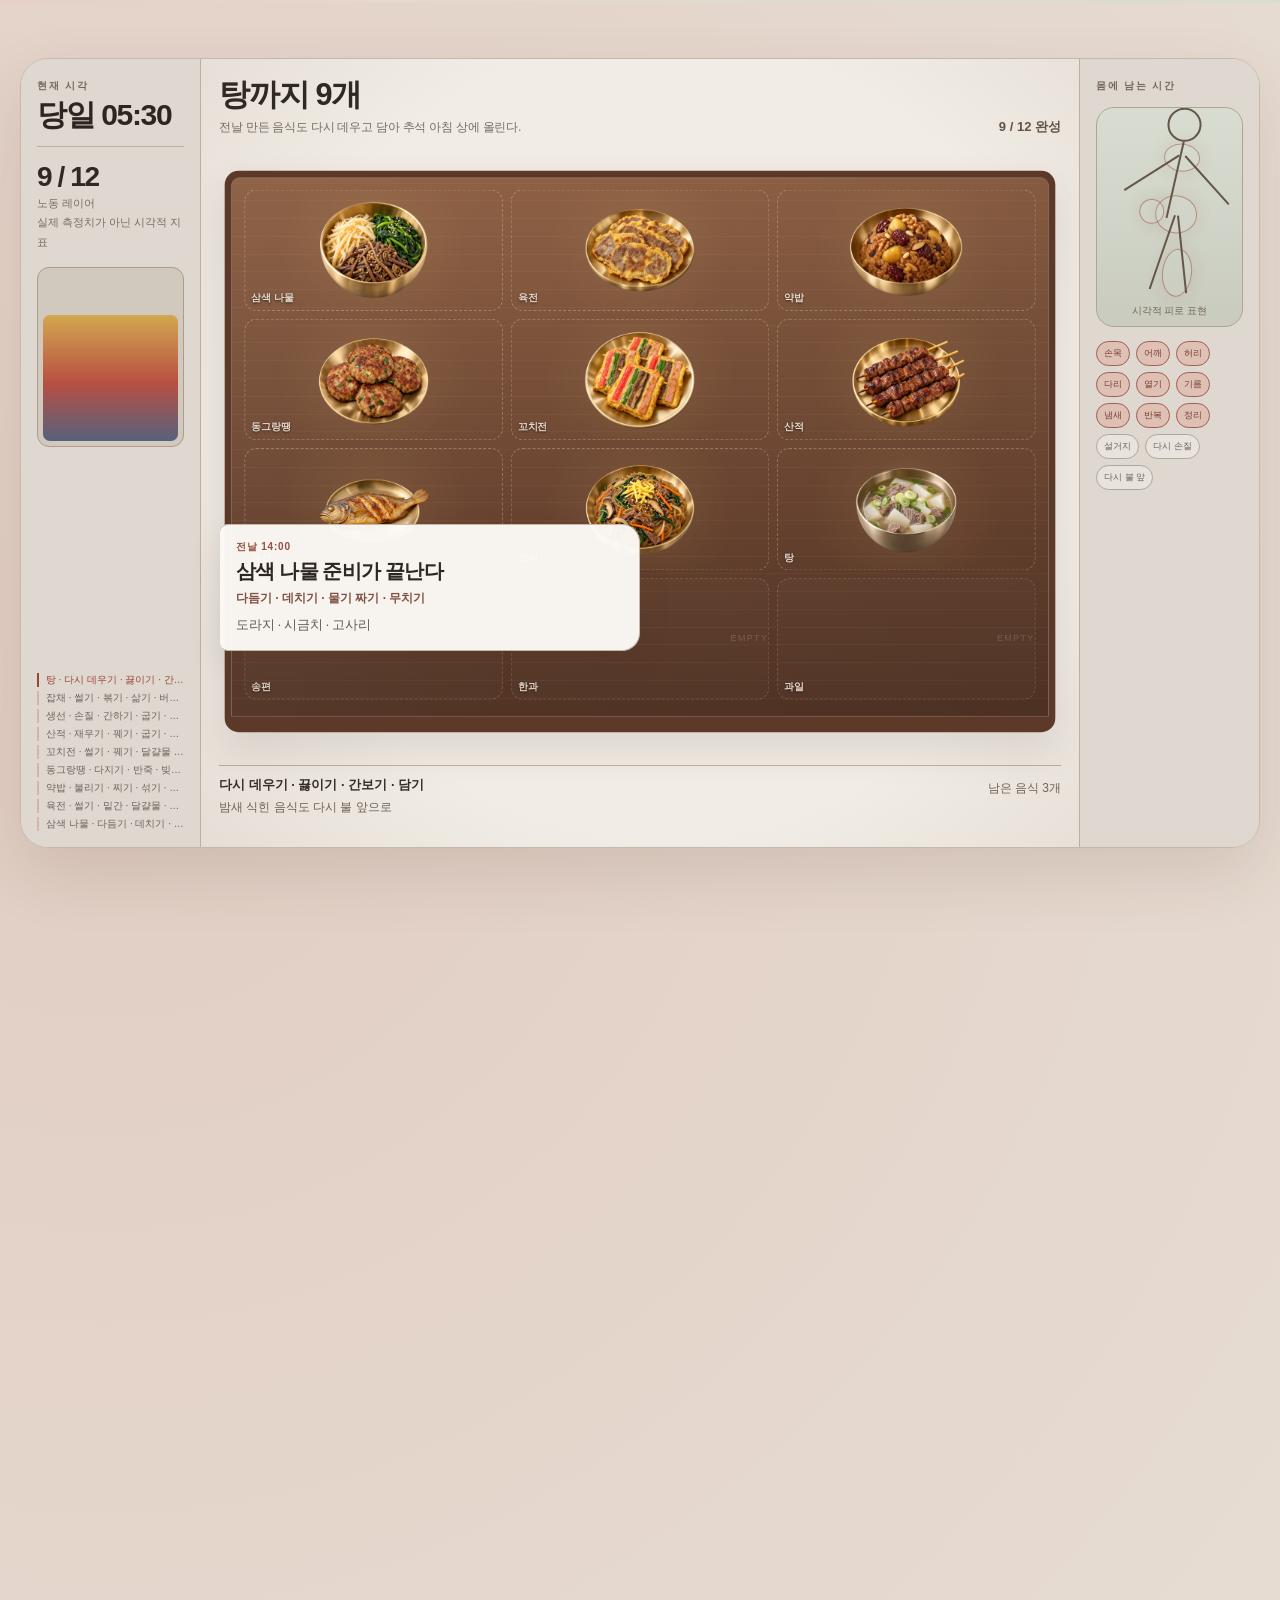
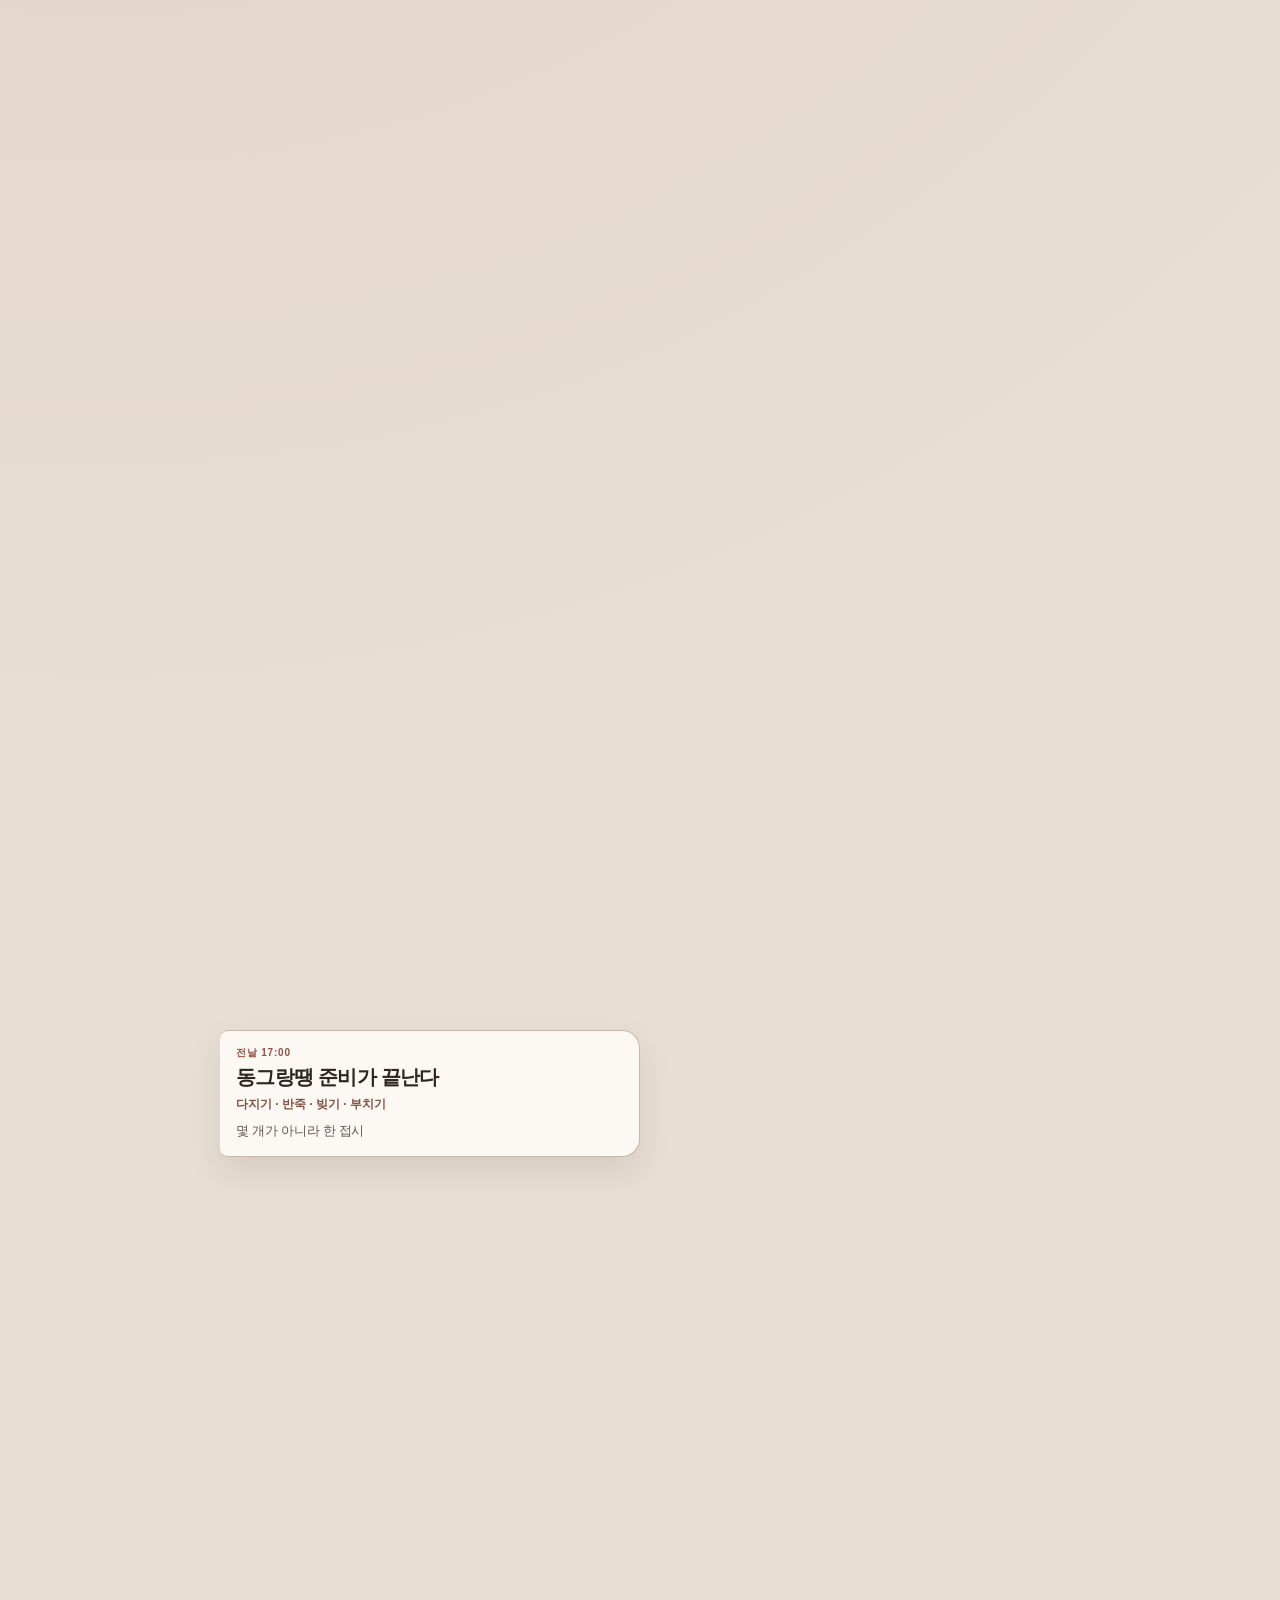
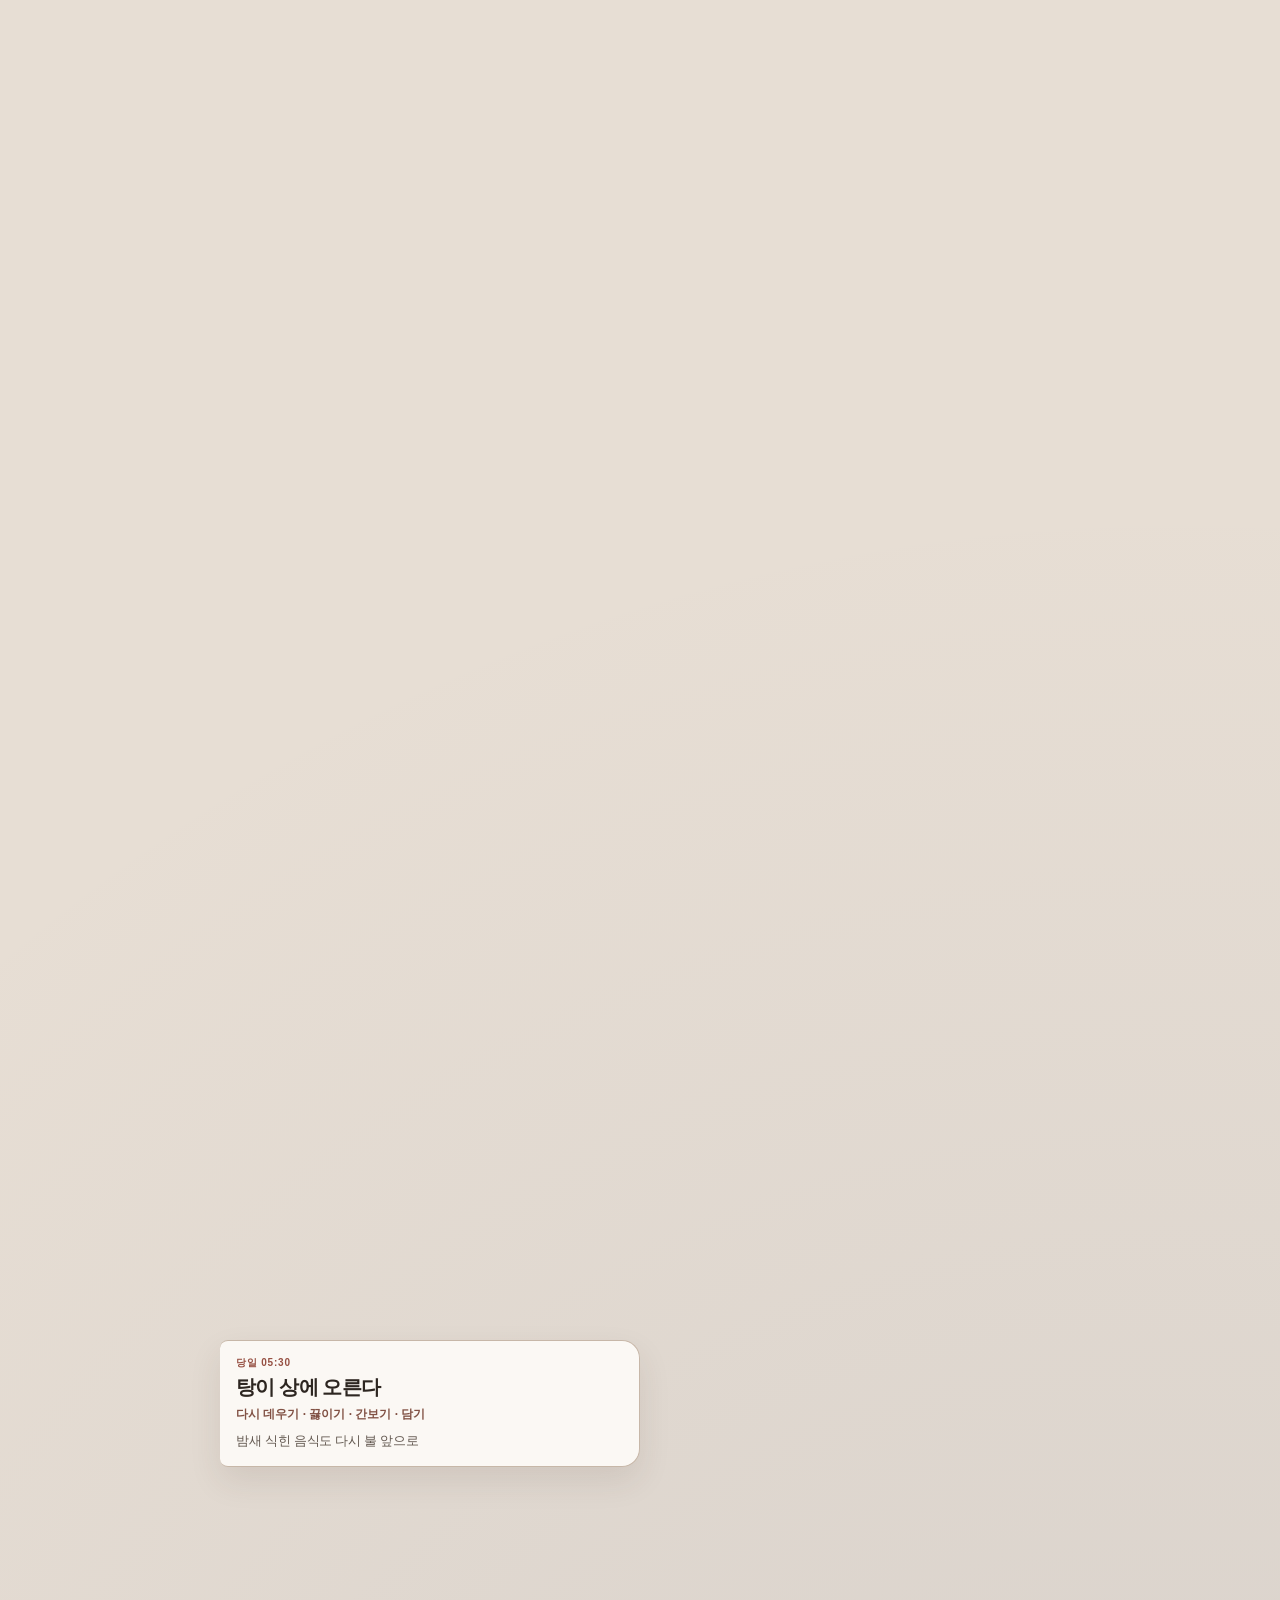
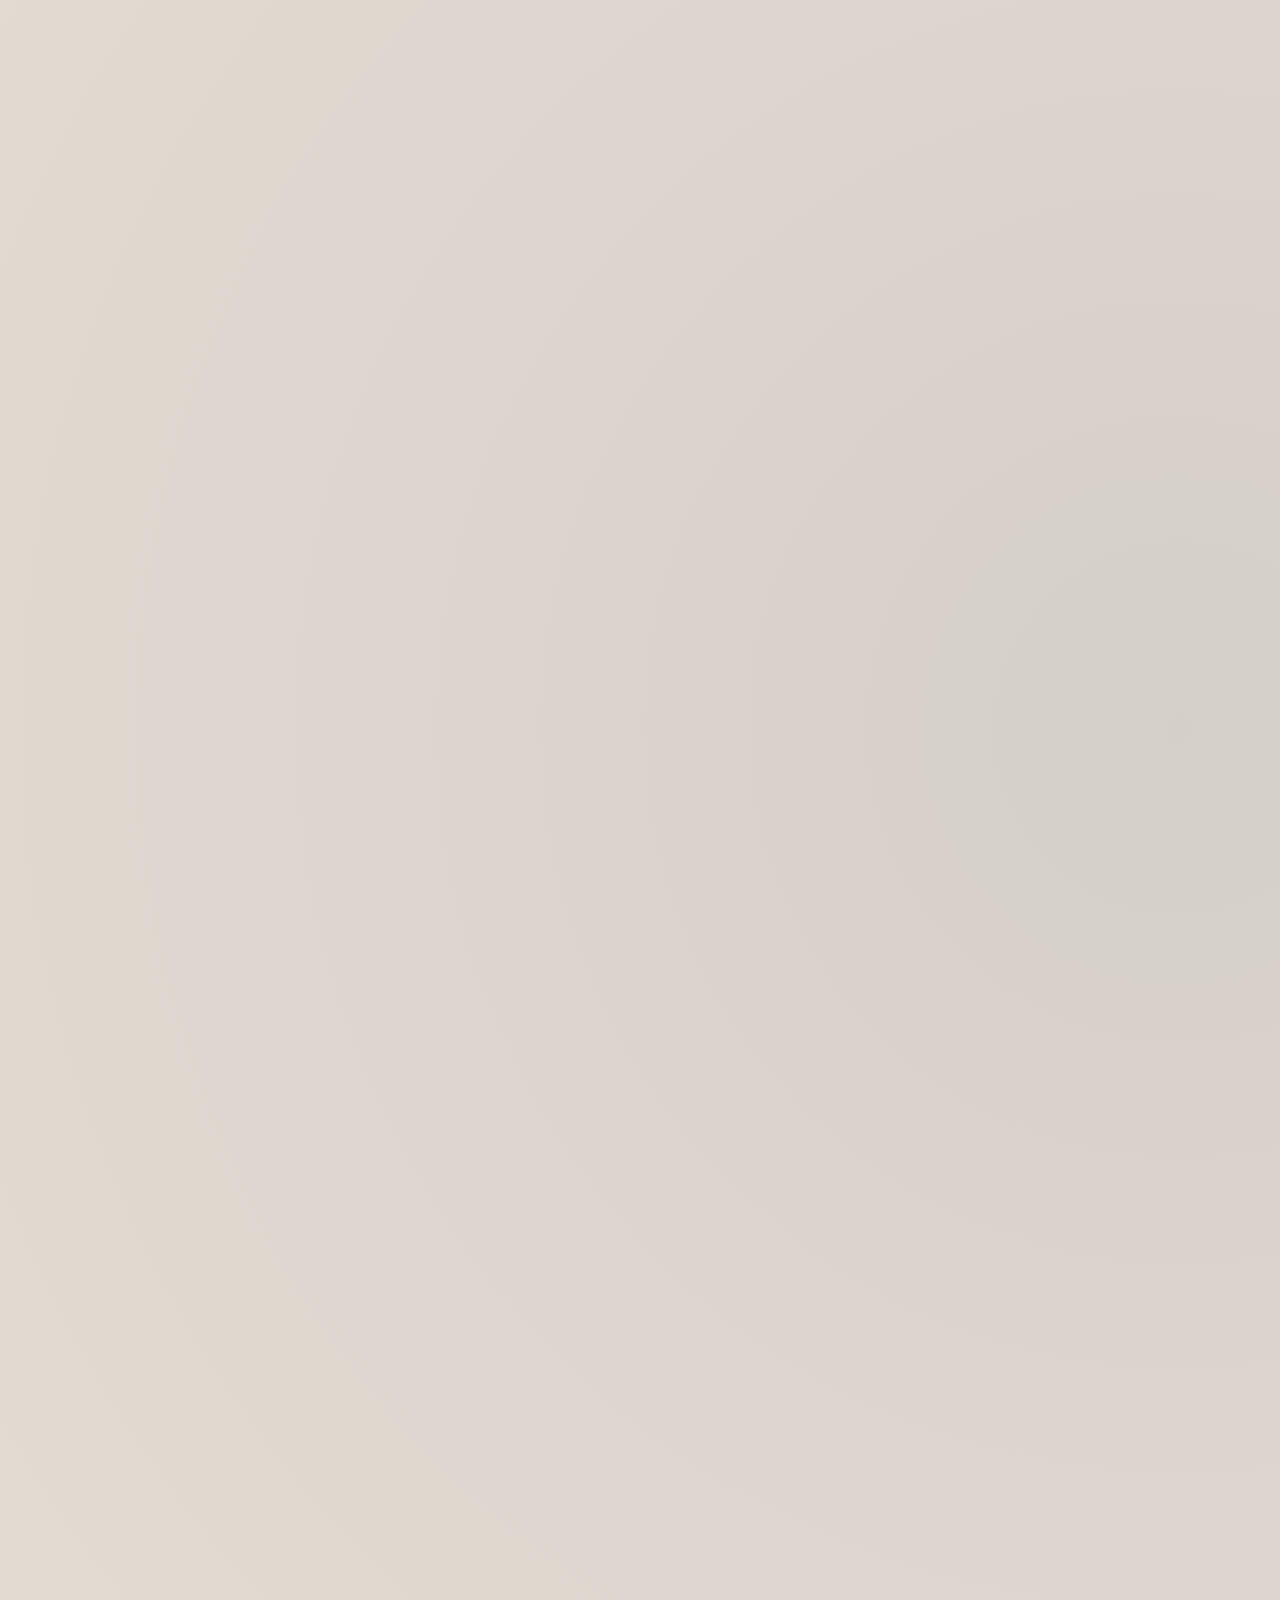
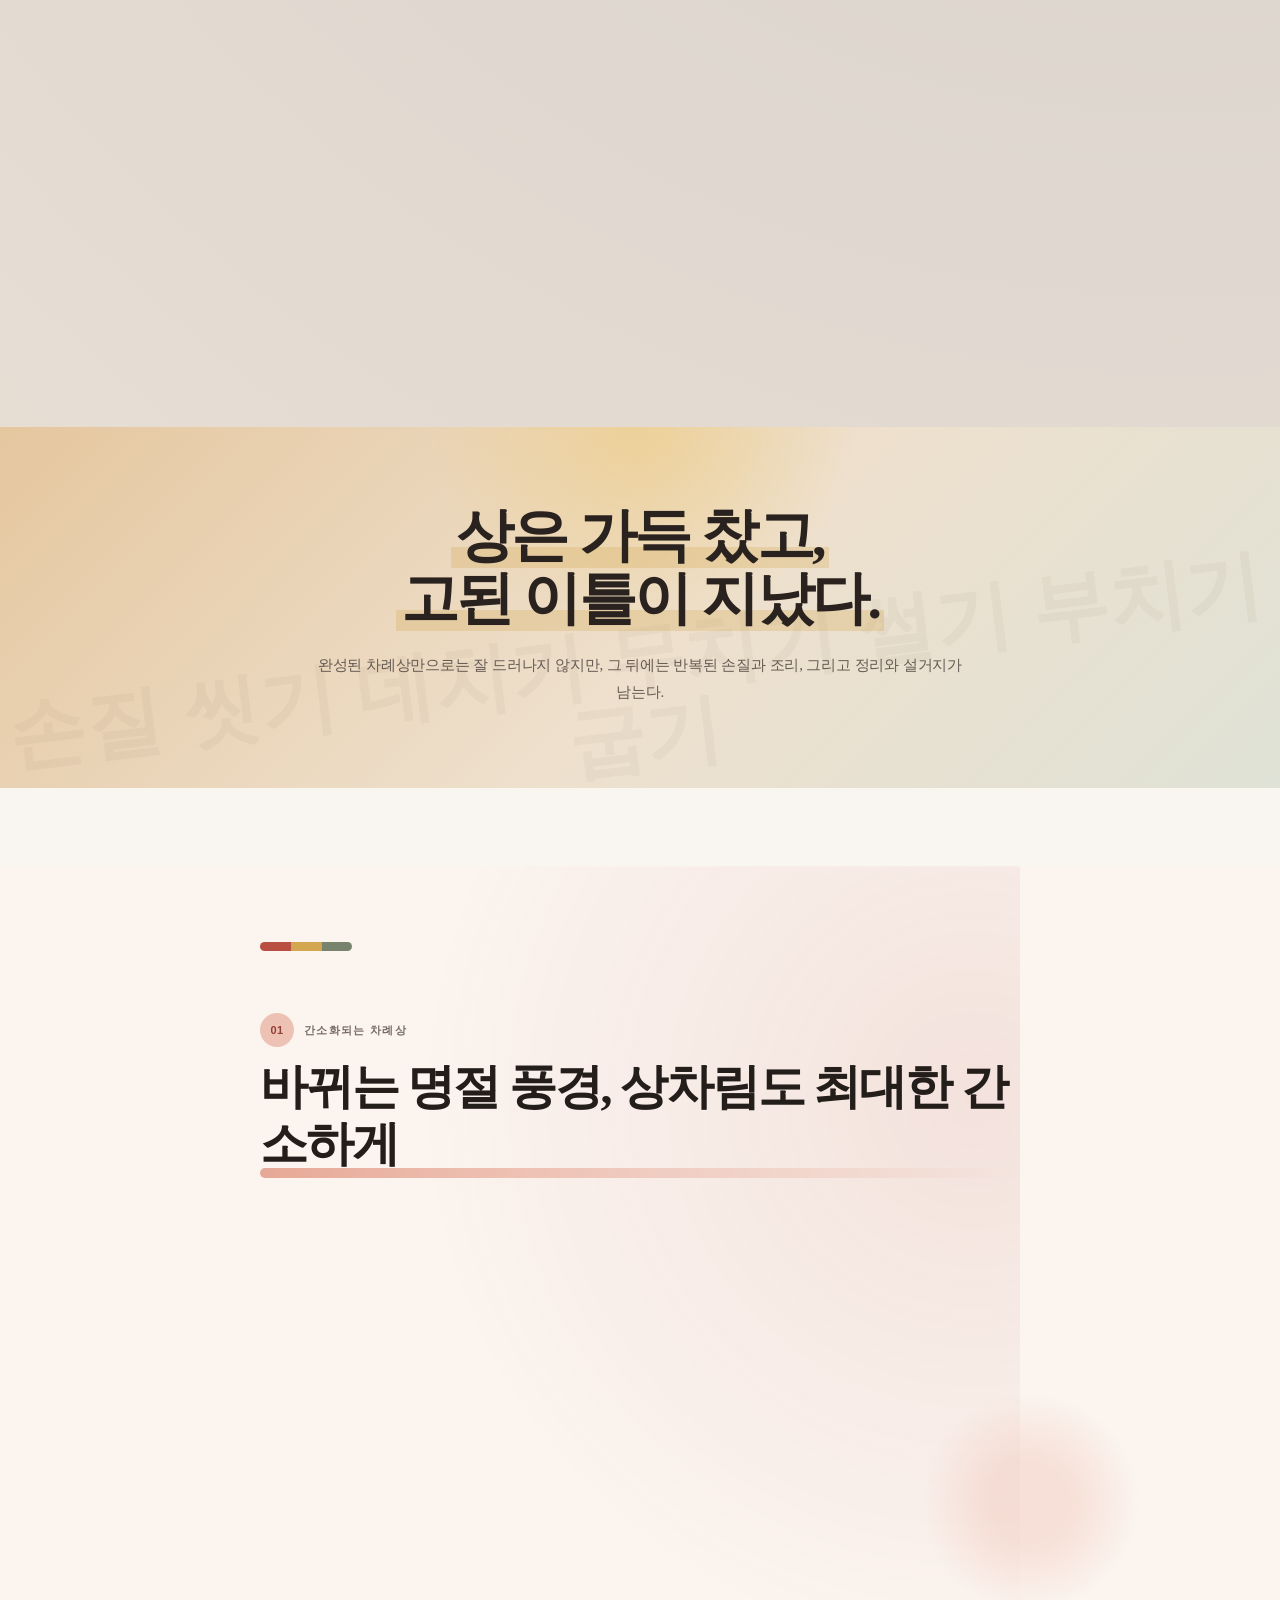
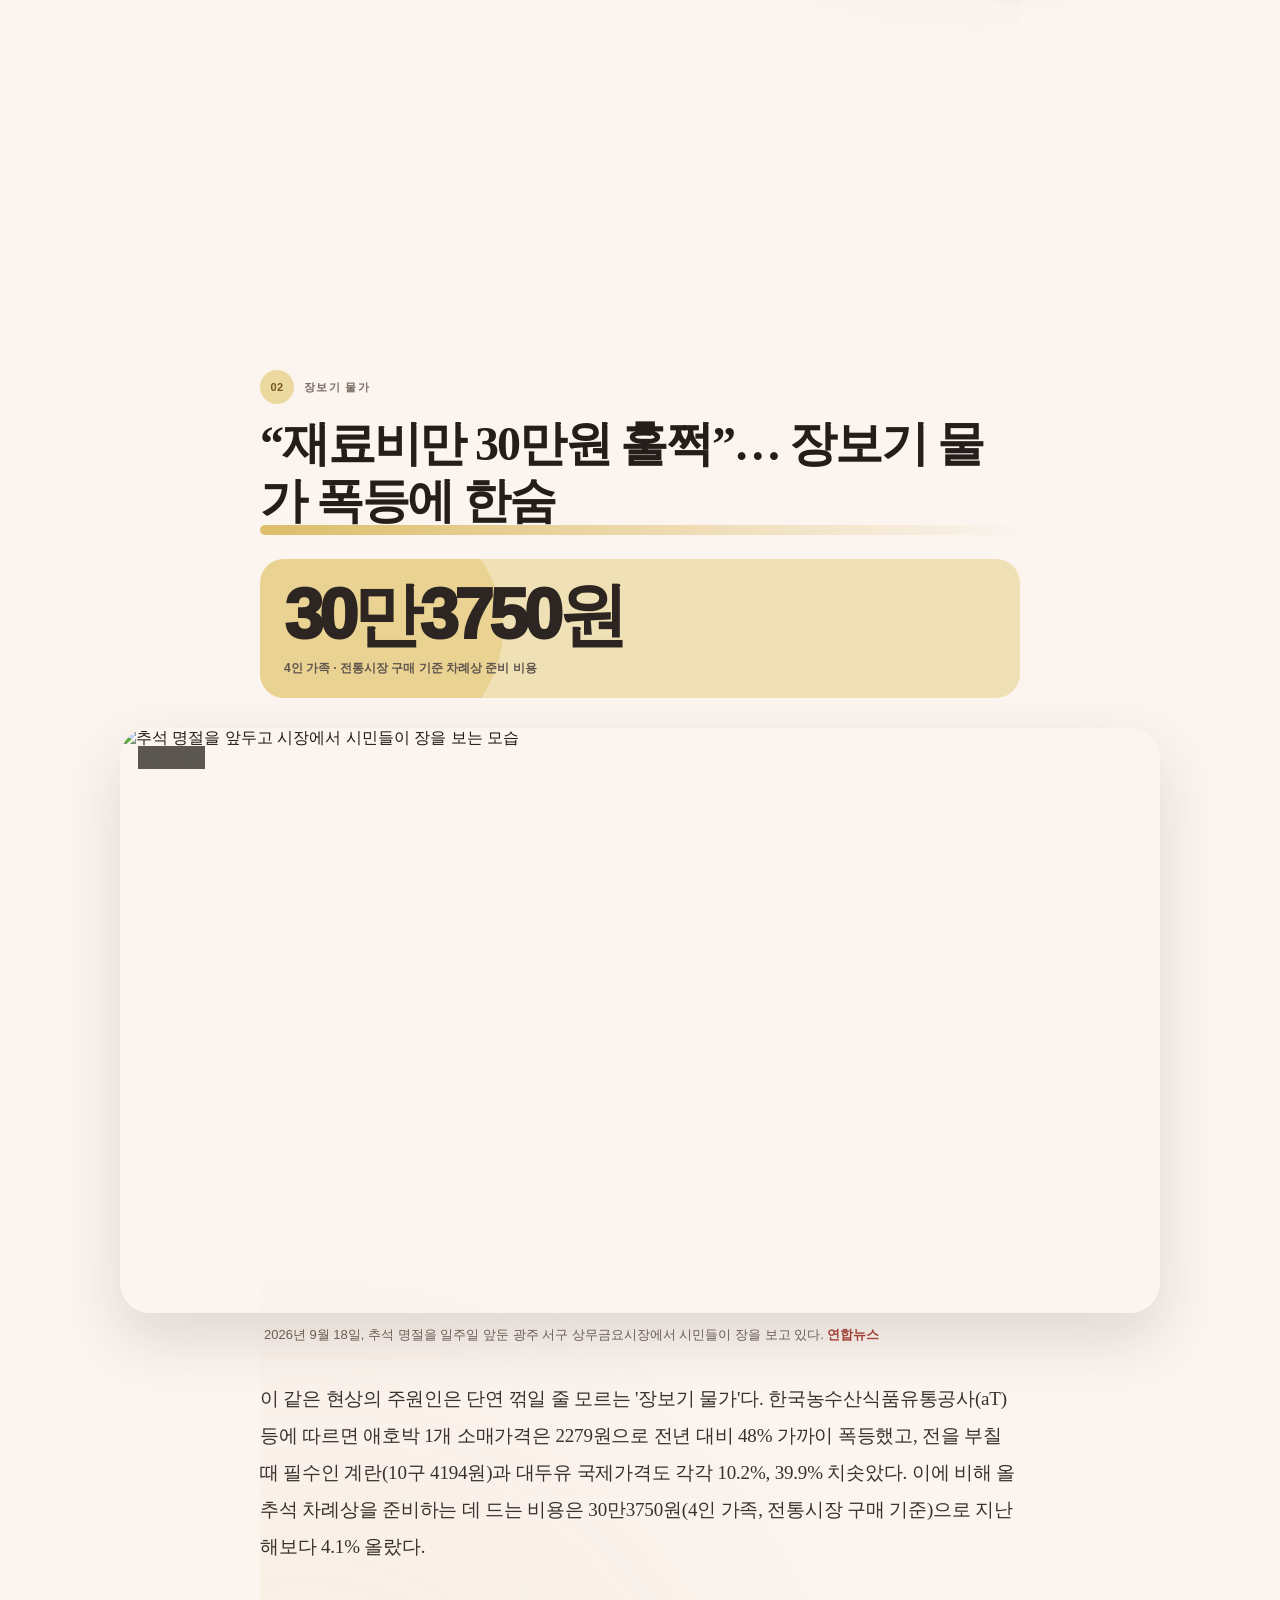
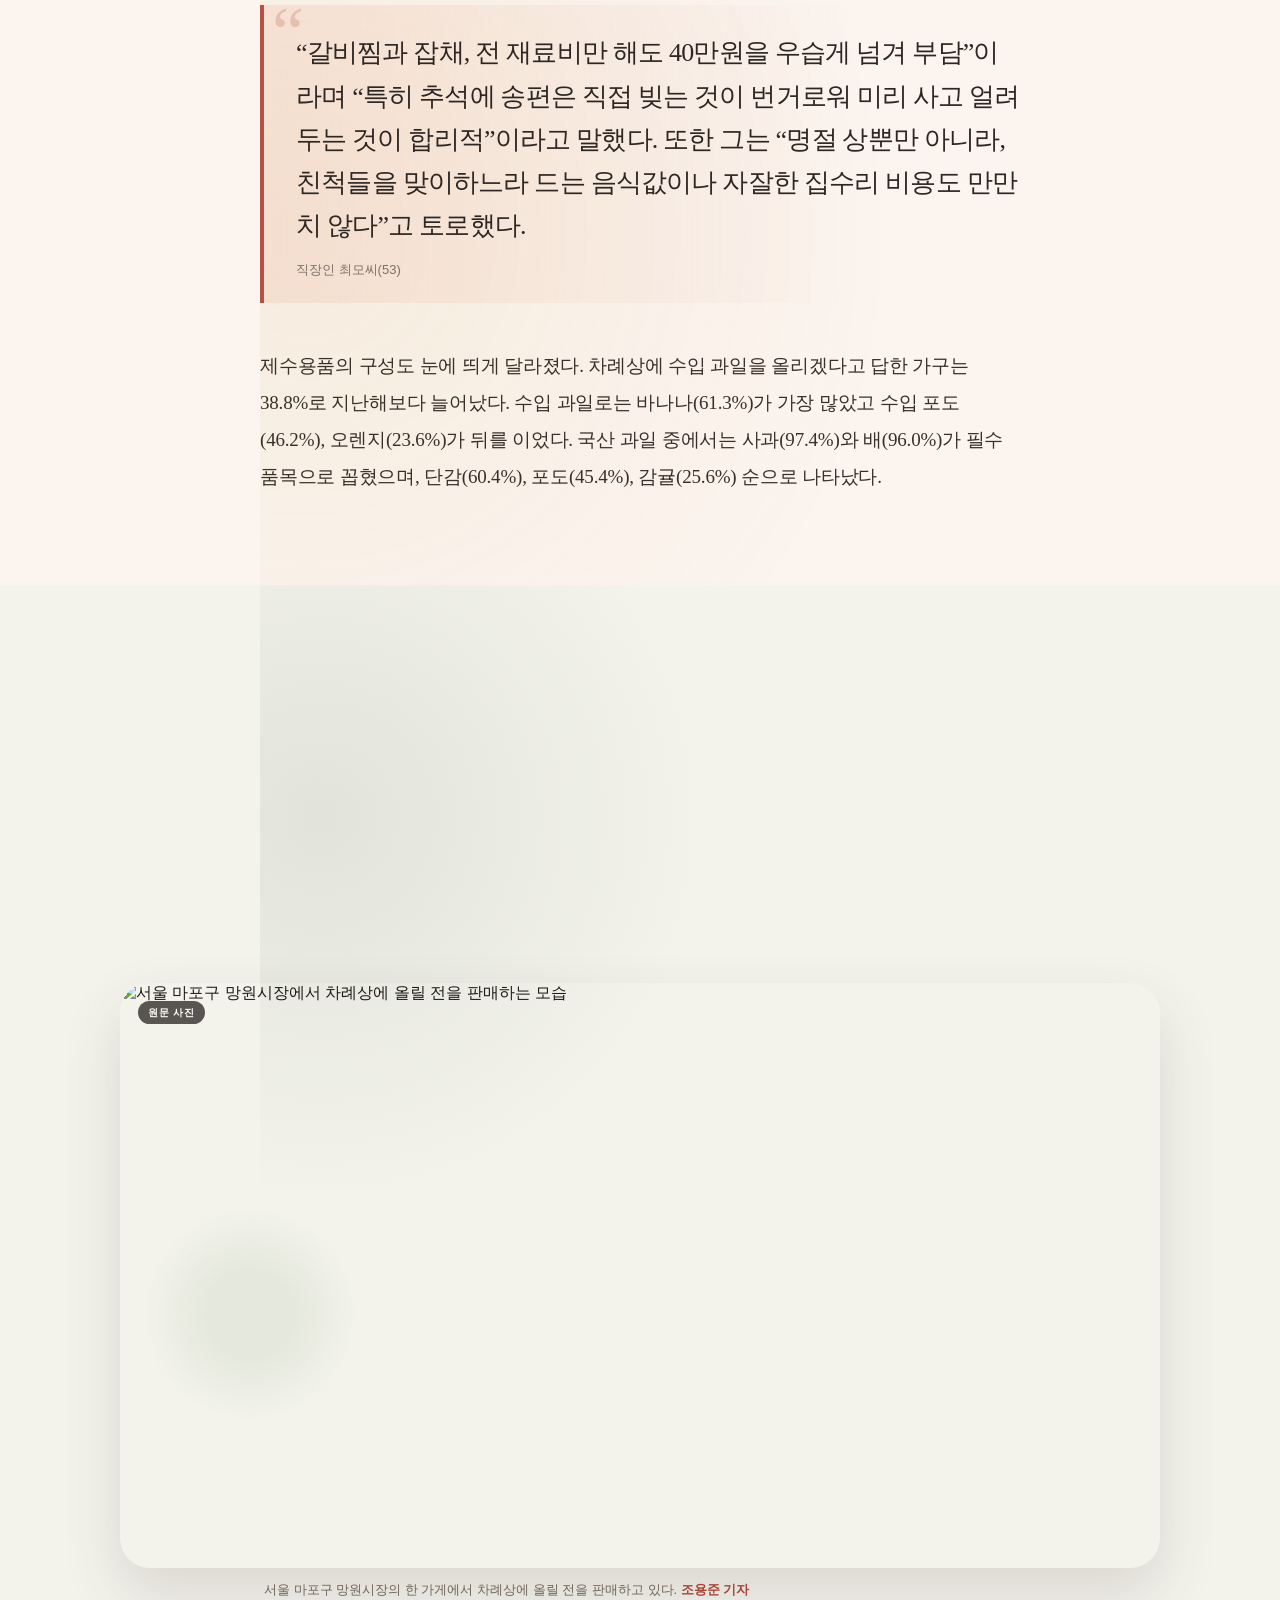
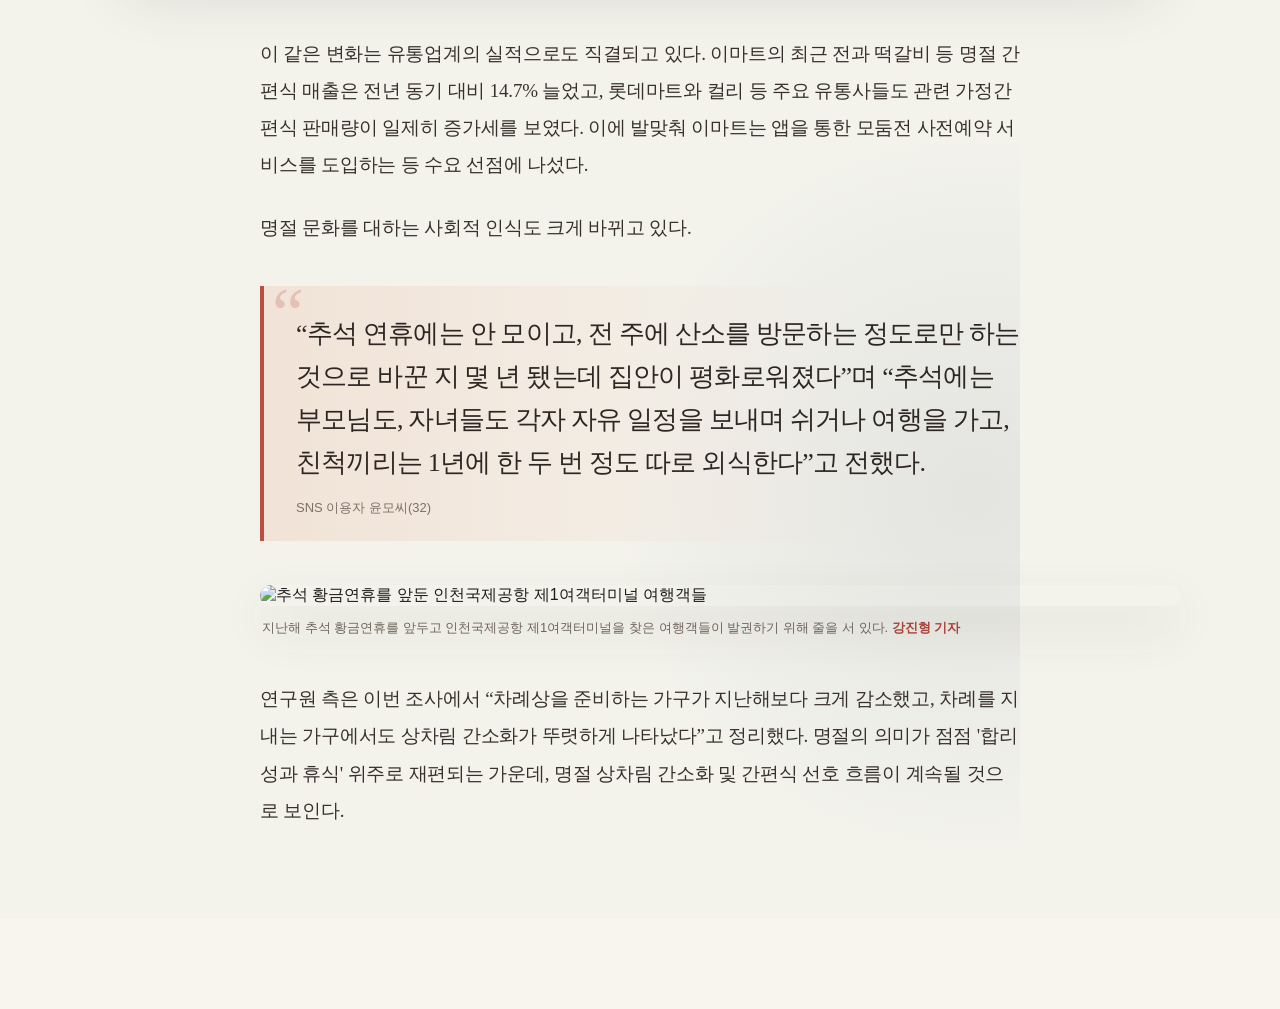
==== commit 043c8bcb: "Use free Noto Sans KR webfont throughout" ====
--- a/index.html
+++ b/index.html
@@ -5,7 +5,7 @@
 <meta name="viewport" content="width=device-width,initial-scale=1">
 <meta name="description" content="추석 차례와 상차림 변화, 그리고 차례음식 준비 노동을 인터랙티브로 살펴봅니다.">
 <title>차례상, 꼭 다 차려야 할까?</title>
-<style>\n@import url("https://cdn.jsdelivr.net/gh/orioncactus/pretendard@v1.3.9/dist/web/static/pretendard.min.css");\n@import url("https://fonts.googleapis.com/css2?family=Noto+Serif+KR:wght@400;500;600;700;800;900&display=swap");\n
+<style>\n@import url("https://fonts.googleapis.com/css2?family=Noto+Sans+KR:wght@400;500;600;700;800;900&family=Noto+Serif+KR:wght@400;500;600;700;800;900&display=swap");\n\n
 
 :root{
   --paper:#f6f0e8;
@@ -34,7 +34,7 @@
   margin:0;
   background:linear-gradient(180deg,#f7f1e8 0%,#f5efe6 46%,#f3ede3 100%);
   color:var(--ink);
-  font-family:Pretendard,sans-serif;
+  font-family:"Noto Sans KR",sans-serif;
   overflow-x:hidden;
 }
 a{color:inherit}
@@ -567,7 +567,7 @@
 .hero h1 .quote-head{
   display:block;
   margin:0 0 15px;
-  font-family:Pretendard,sans-serif;
+  font-family:"Noto Sans KR",sans-serif;
   font-size:clamp(19px,1.8vw,27px);
   line-height:1.3;
   letter-spacing:-.025em;
@@ -935,7 +935,7 @@
 .display-meta{
   display:flex;align-items:center;gap:10px;
   margin-bottom:12px;
-  font-family:Pretendard,sans-serif;
+  font-family:"Noto Sans KR",sans-serif;
 }
 .display-meta span{
   display:grid;place-items:center;
@@ -1000,7 +1000,7 @@
 .display-signal small{position:relative;z-index:1}
 .display-signal strong{
   display:flex;align-items:baseline;gap:13px;flex-wrap:wrap;
-  font-family:Pretendard,sans-serif;
+  font-family:"Noto Sans KR",sans-serif;
   font-size:clamp(38px,6vw,70px);
   line-height:.98;
   letter-spacing:-.06em;
@@ -1167,7 +1167,7 @@
   border-radius:999px;
   background:rgba(30,25,22,.72);
   color:#fff;
-  font:800 10px/1 Pretendard,sans-serif;
+  font:800 10px/1 "Noto Sans KR",sans-serif;
   letter-spacing:.08em;
   backdrop-filter:blur(8px);
 }
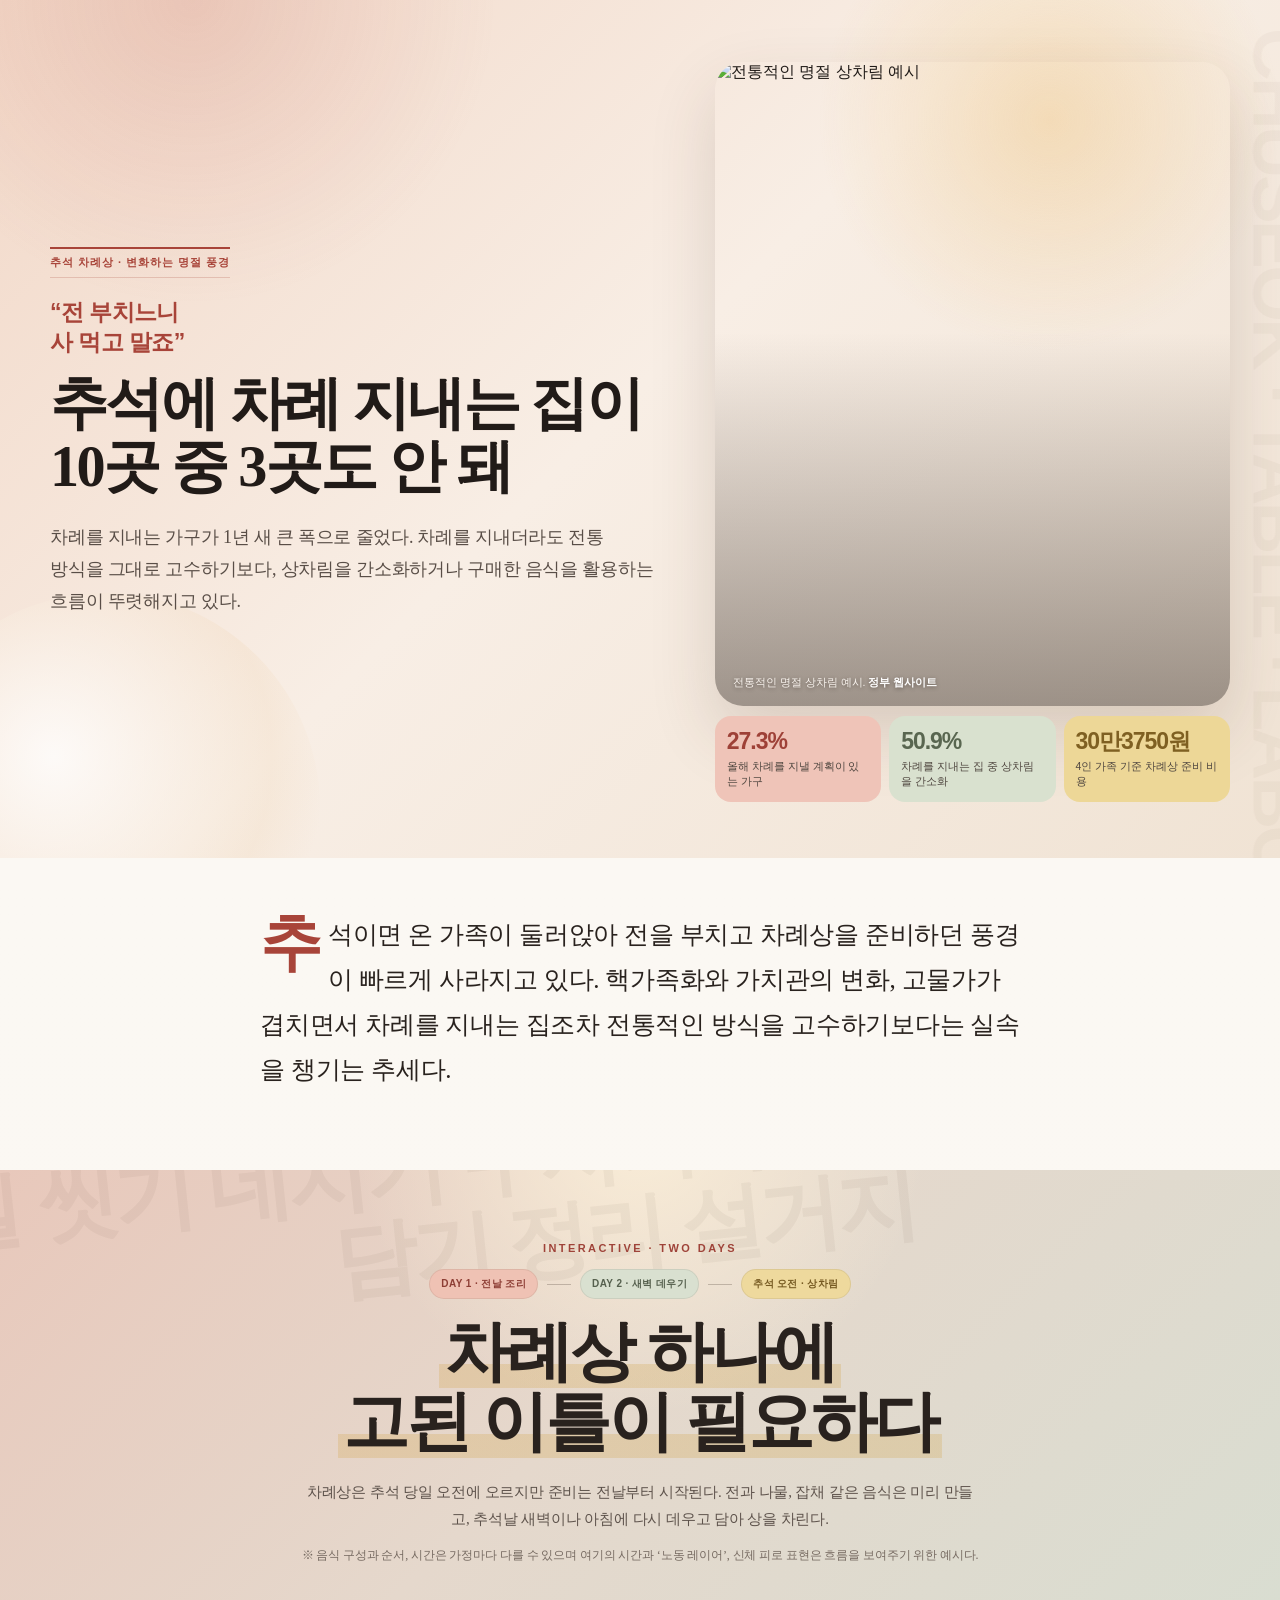
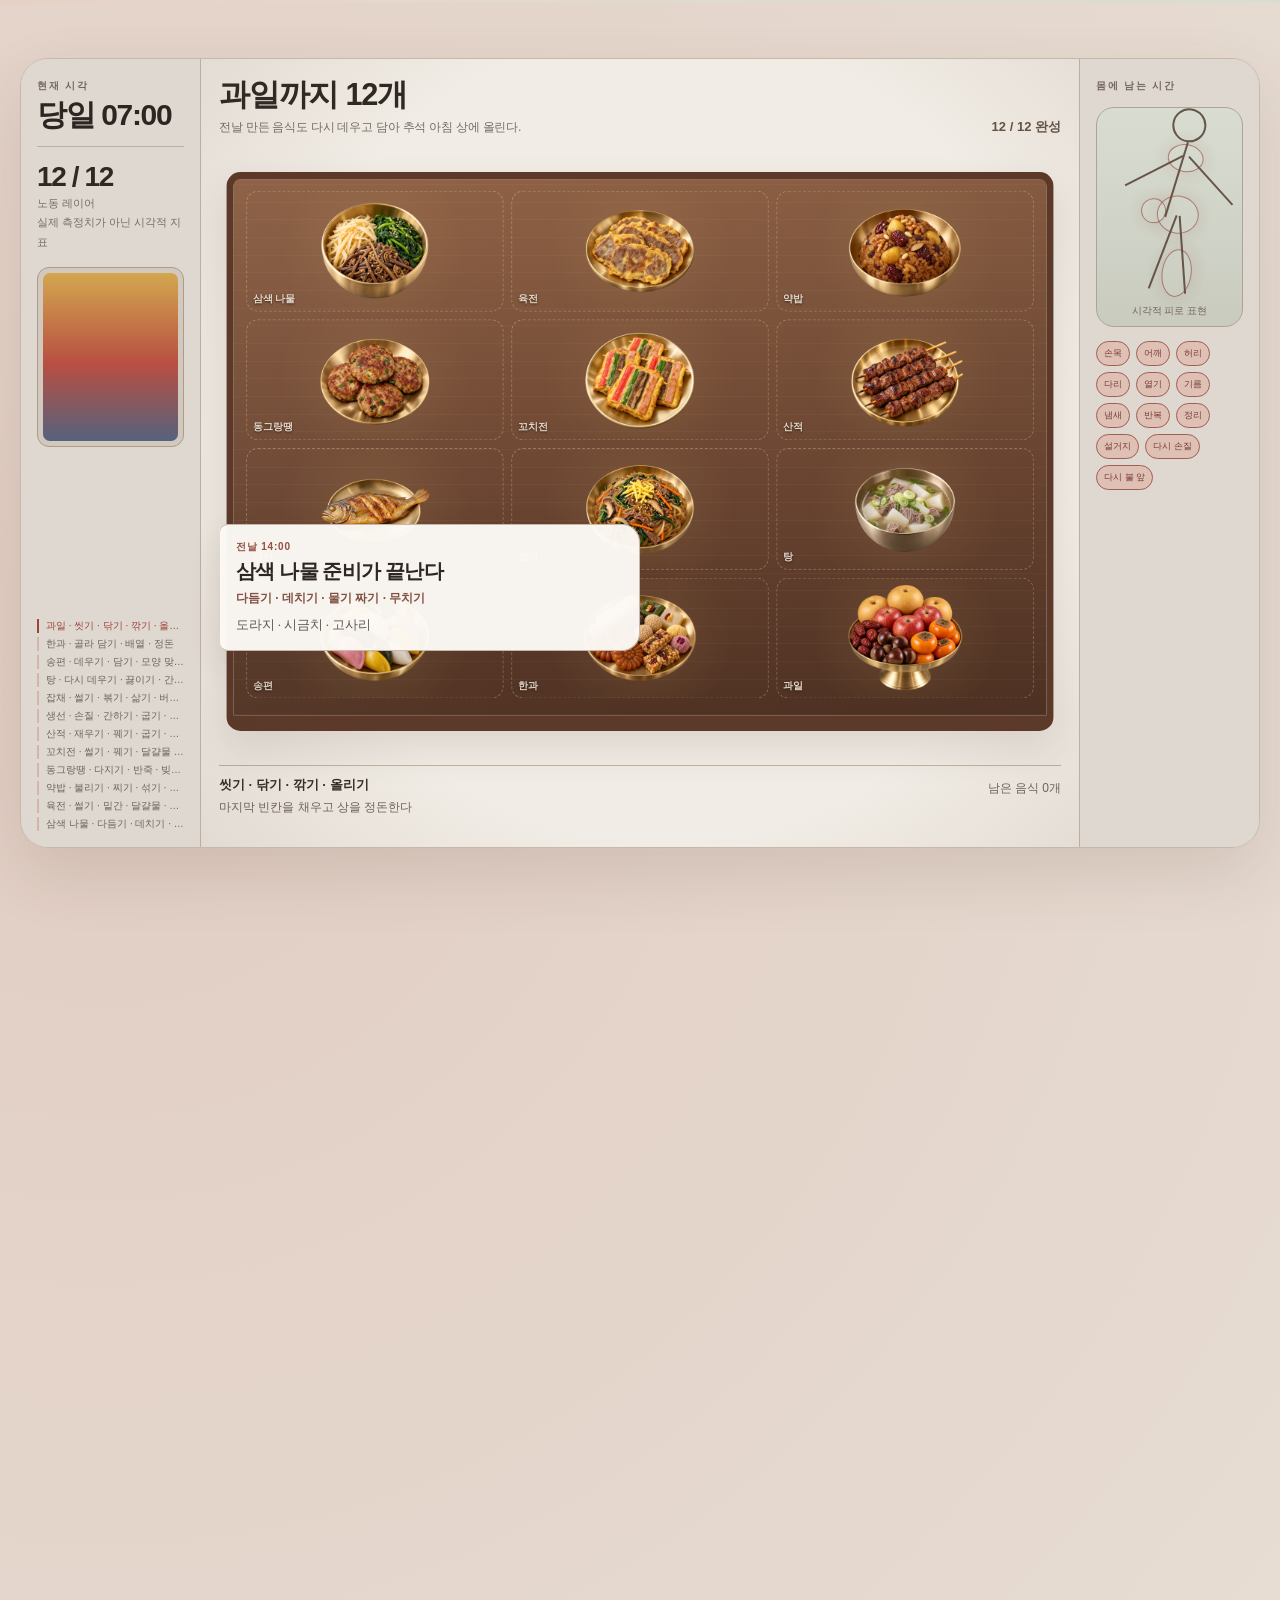
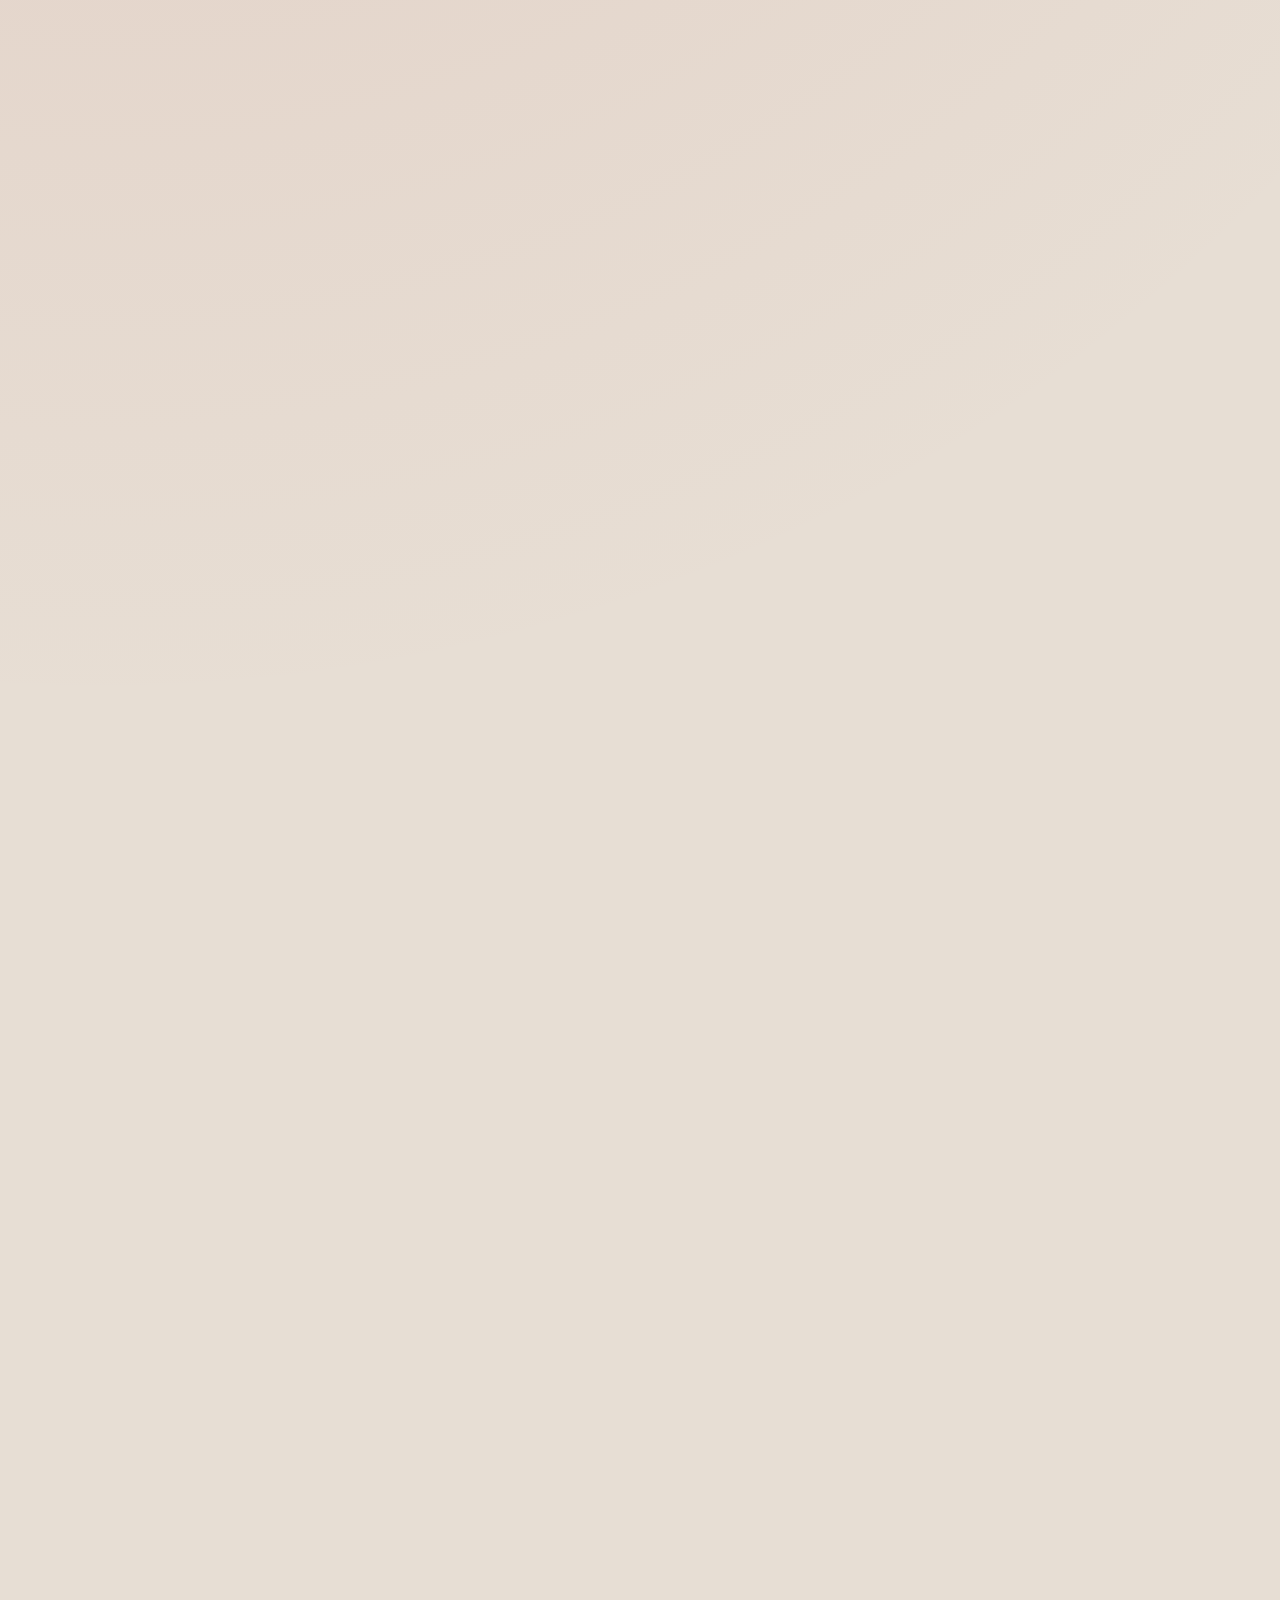
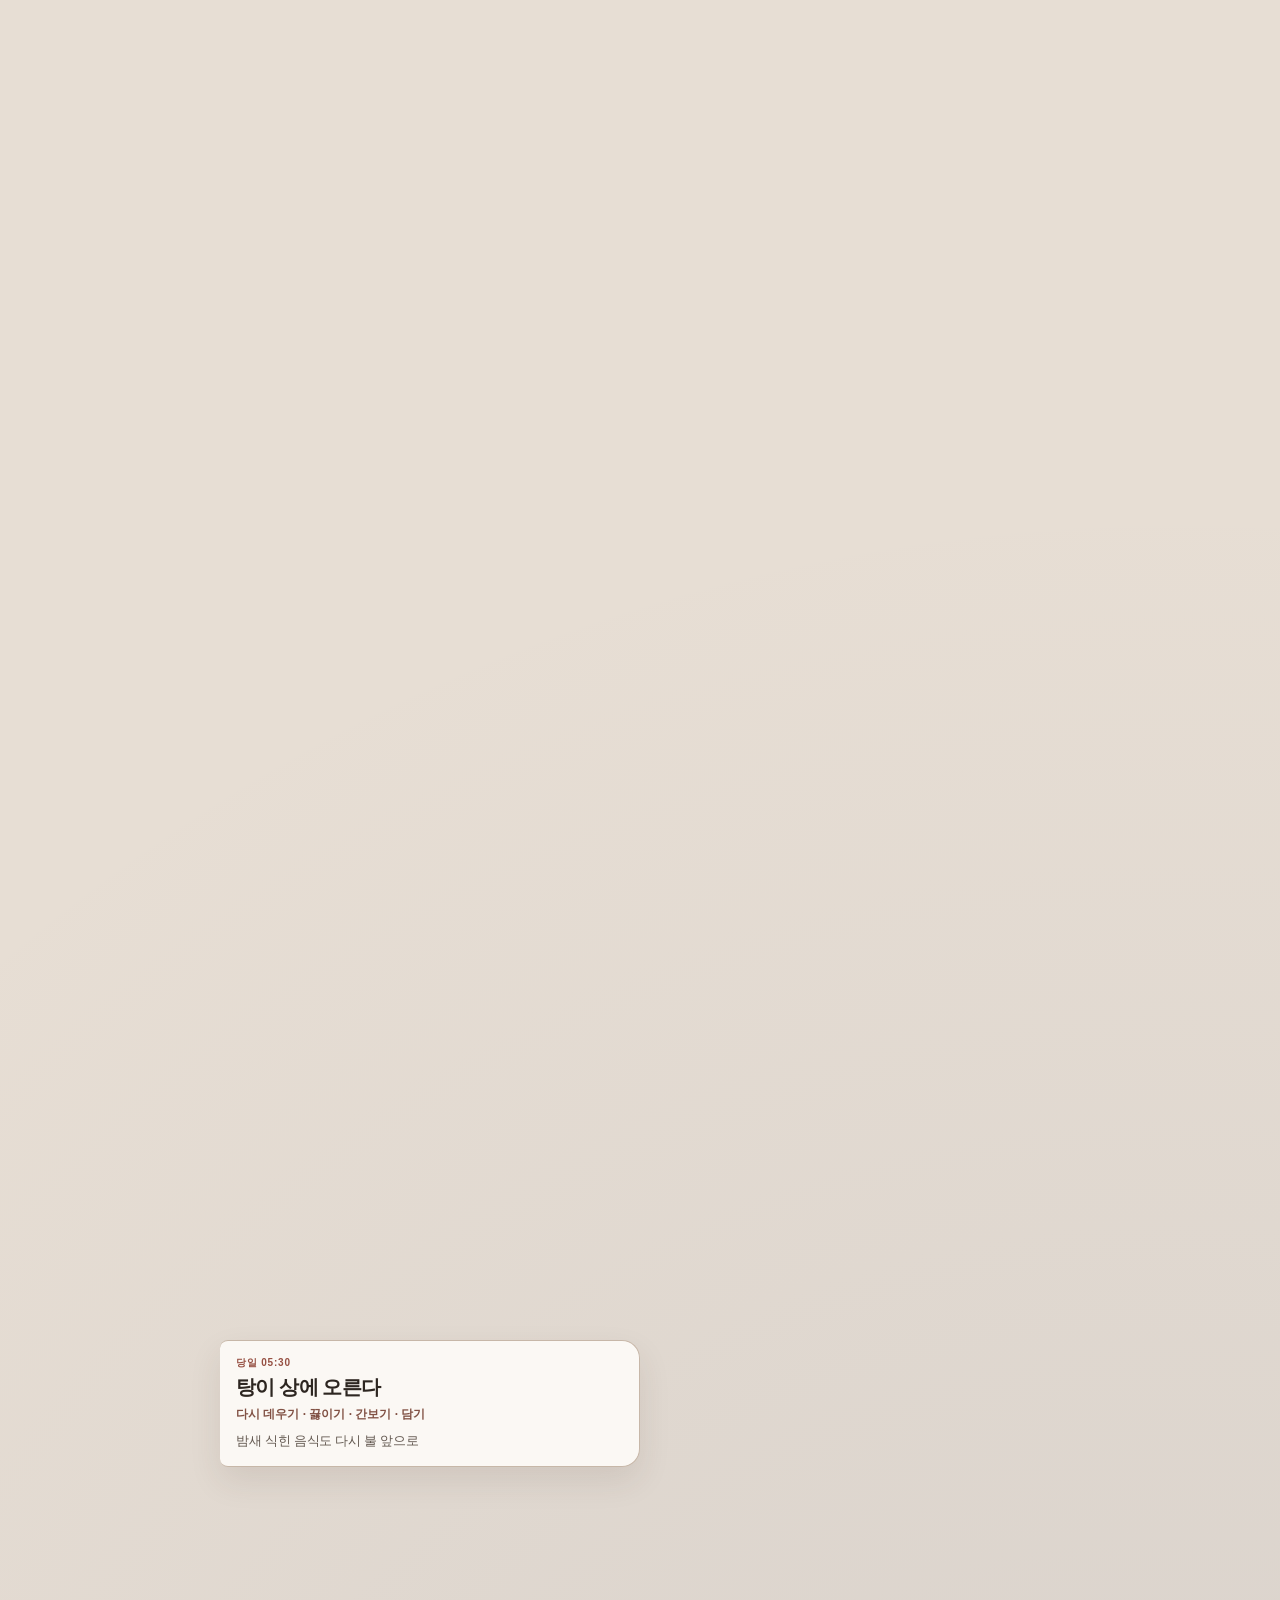
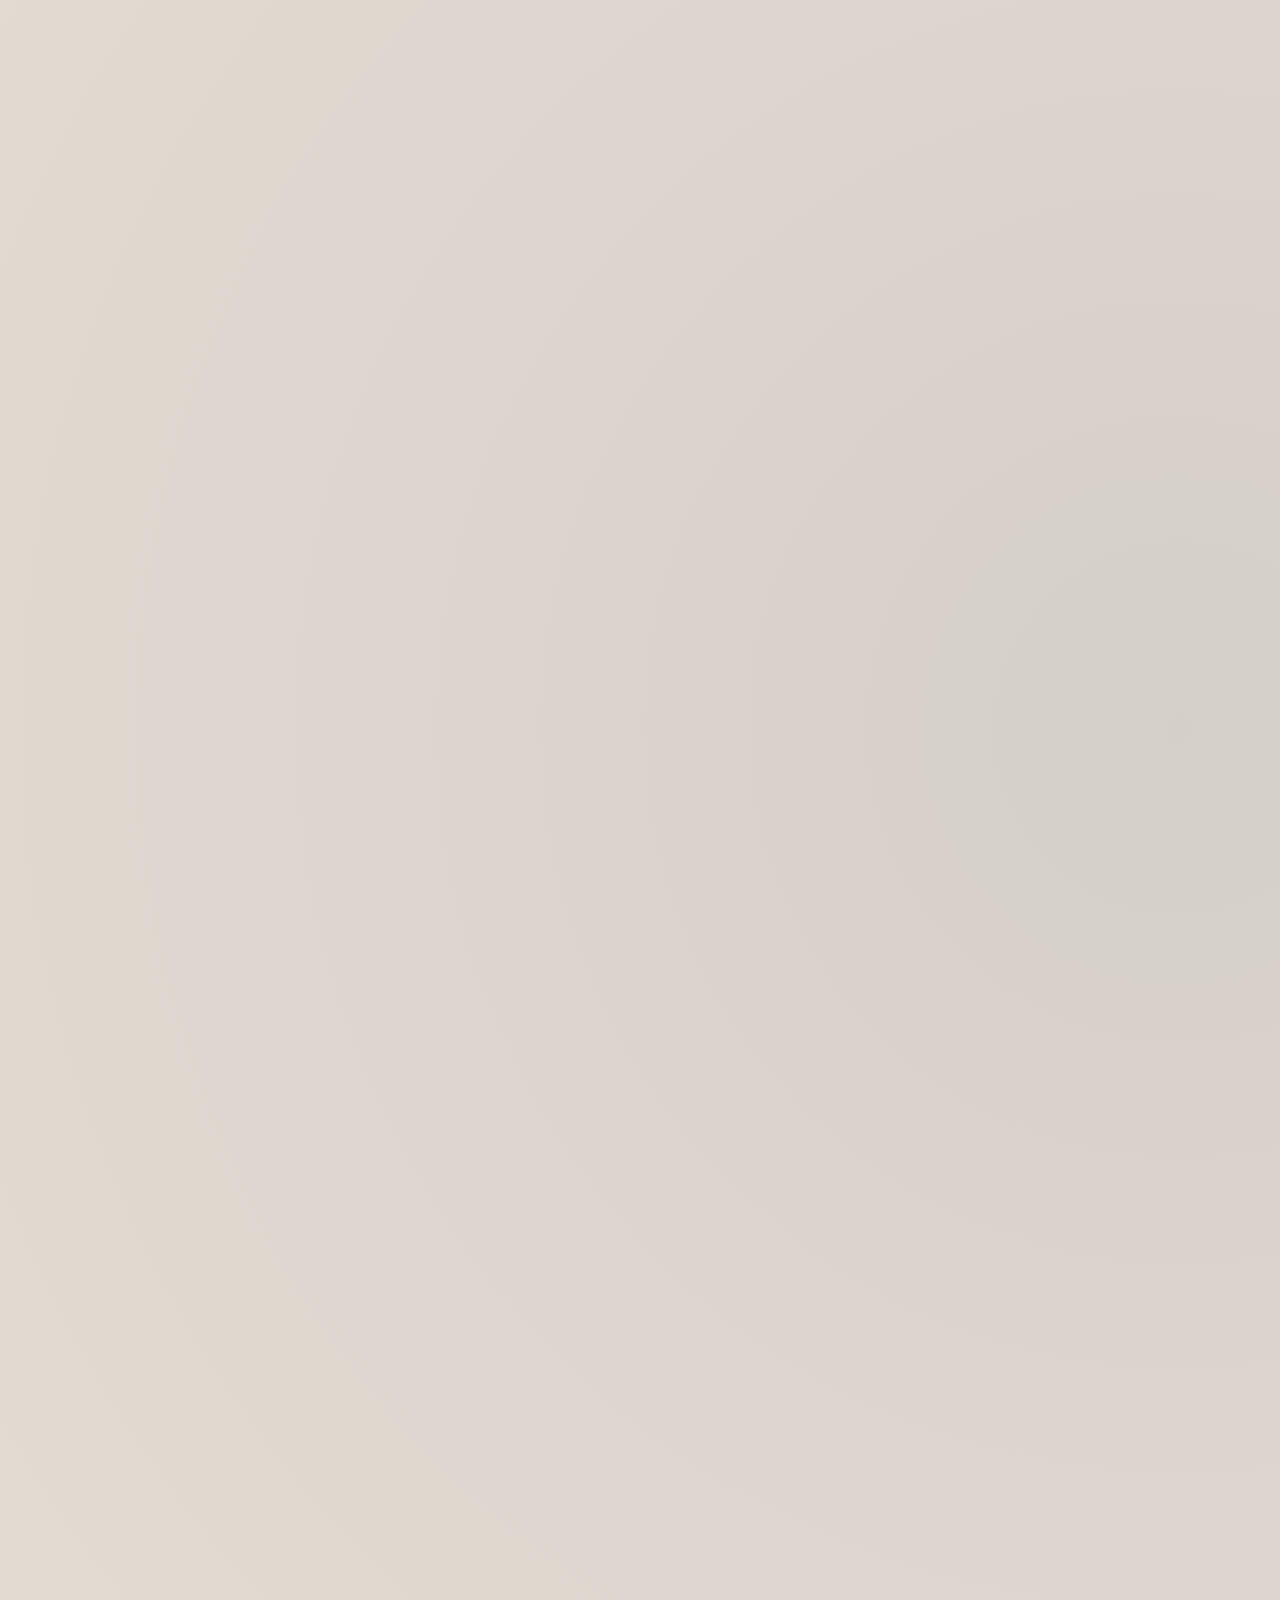
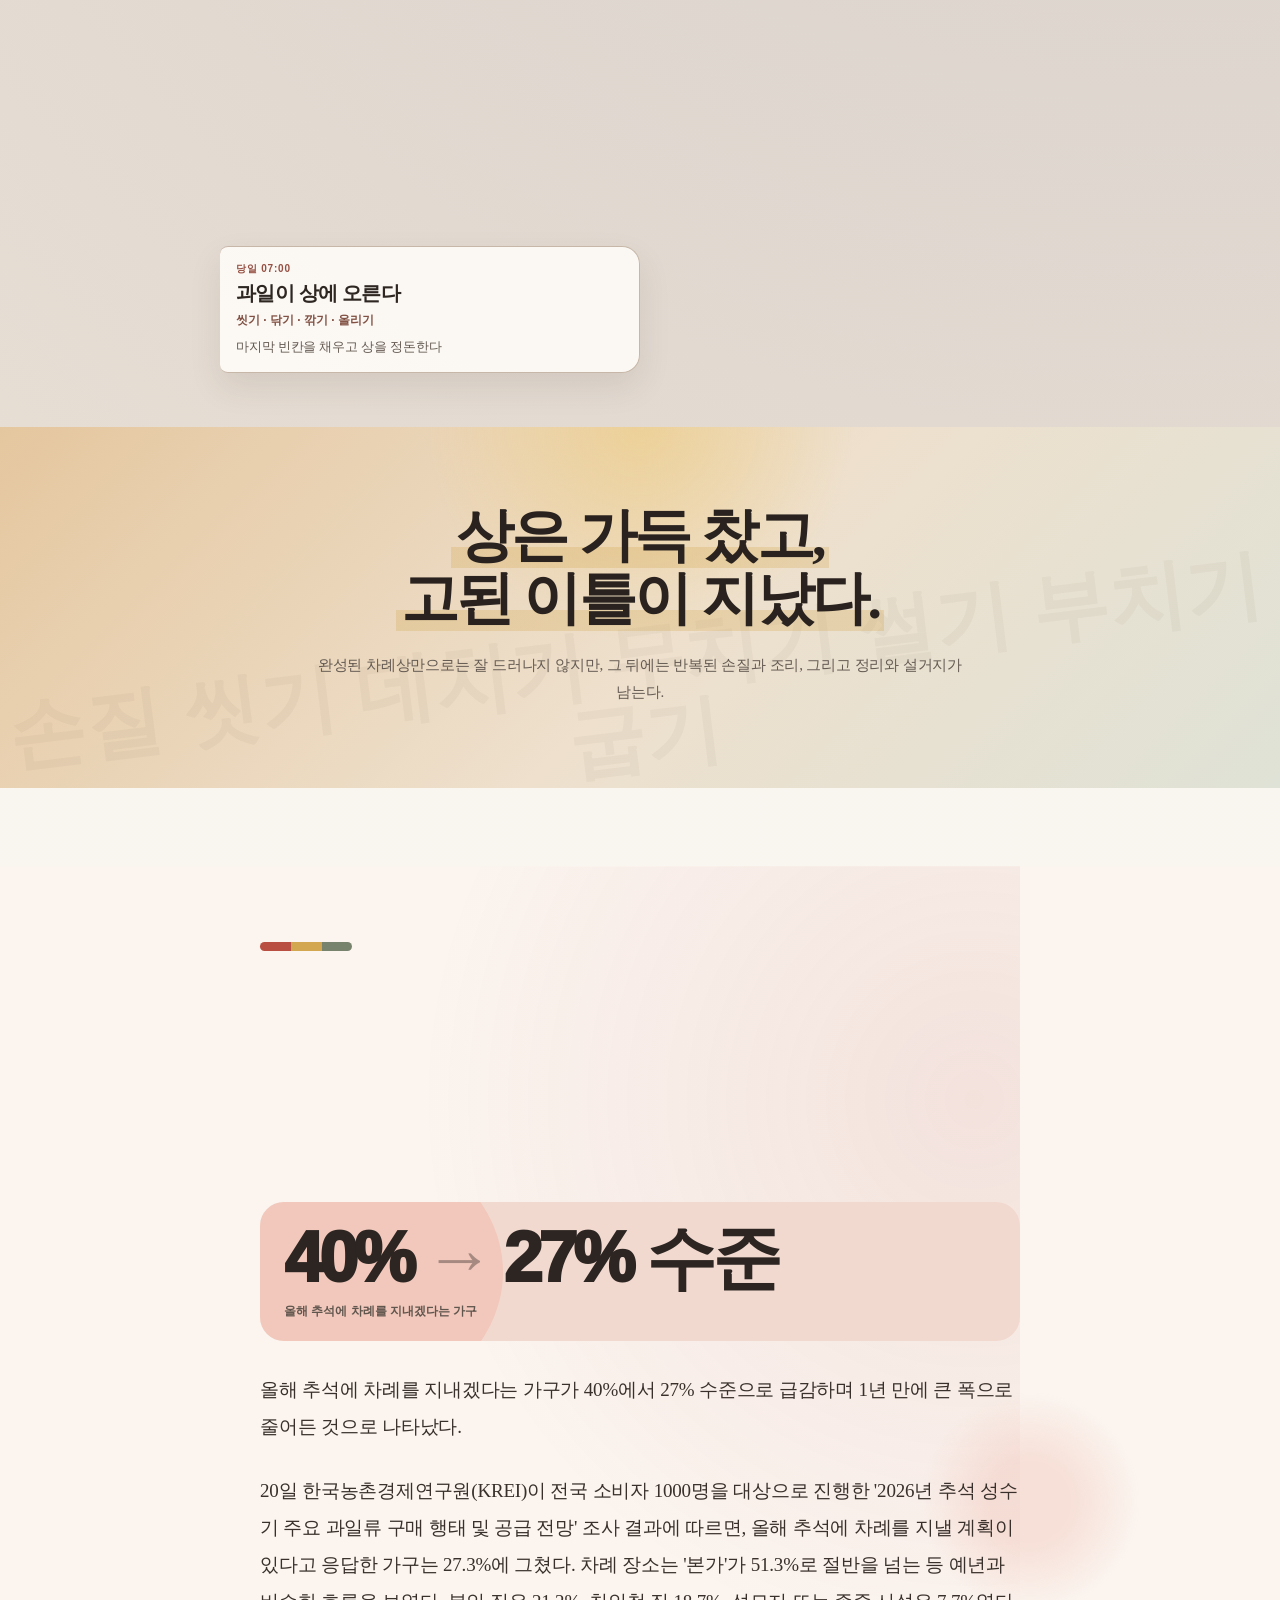
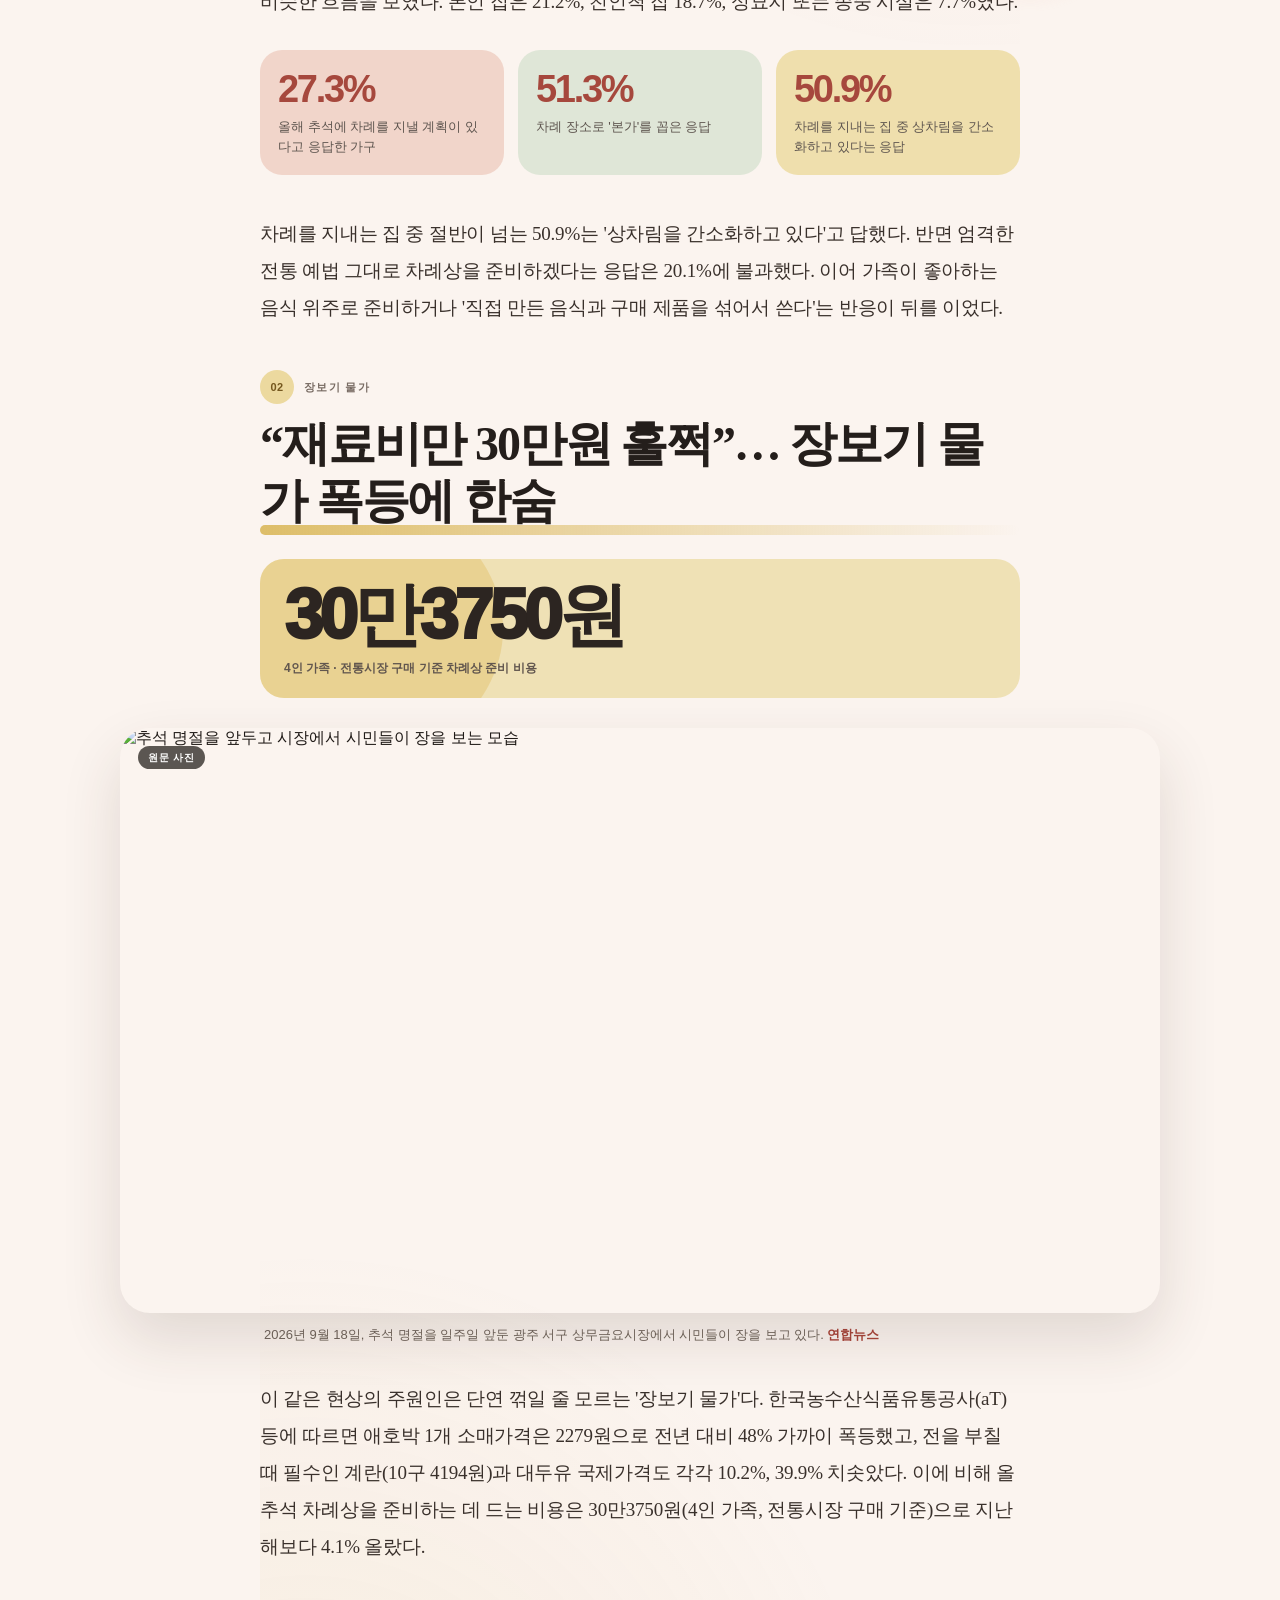
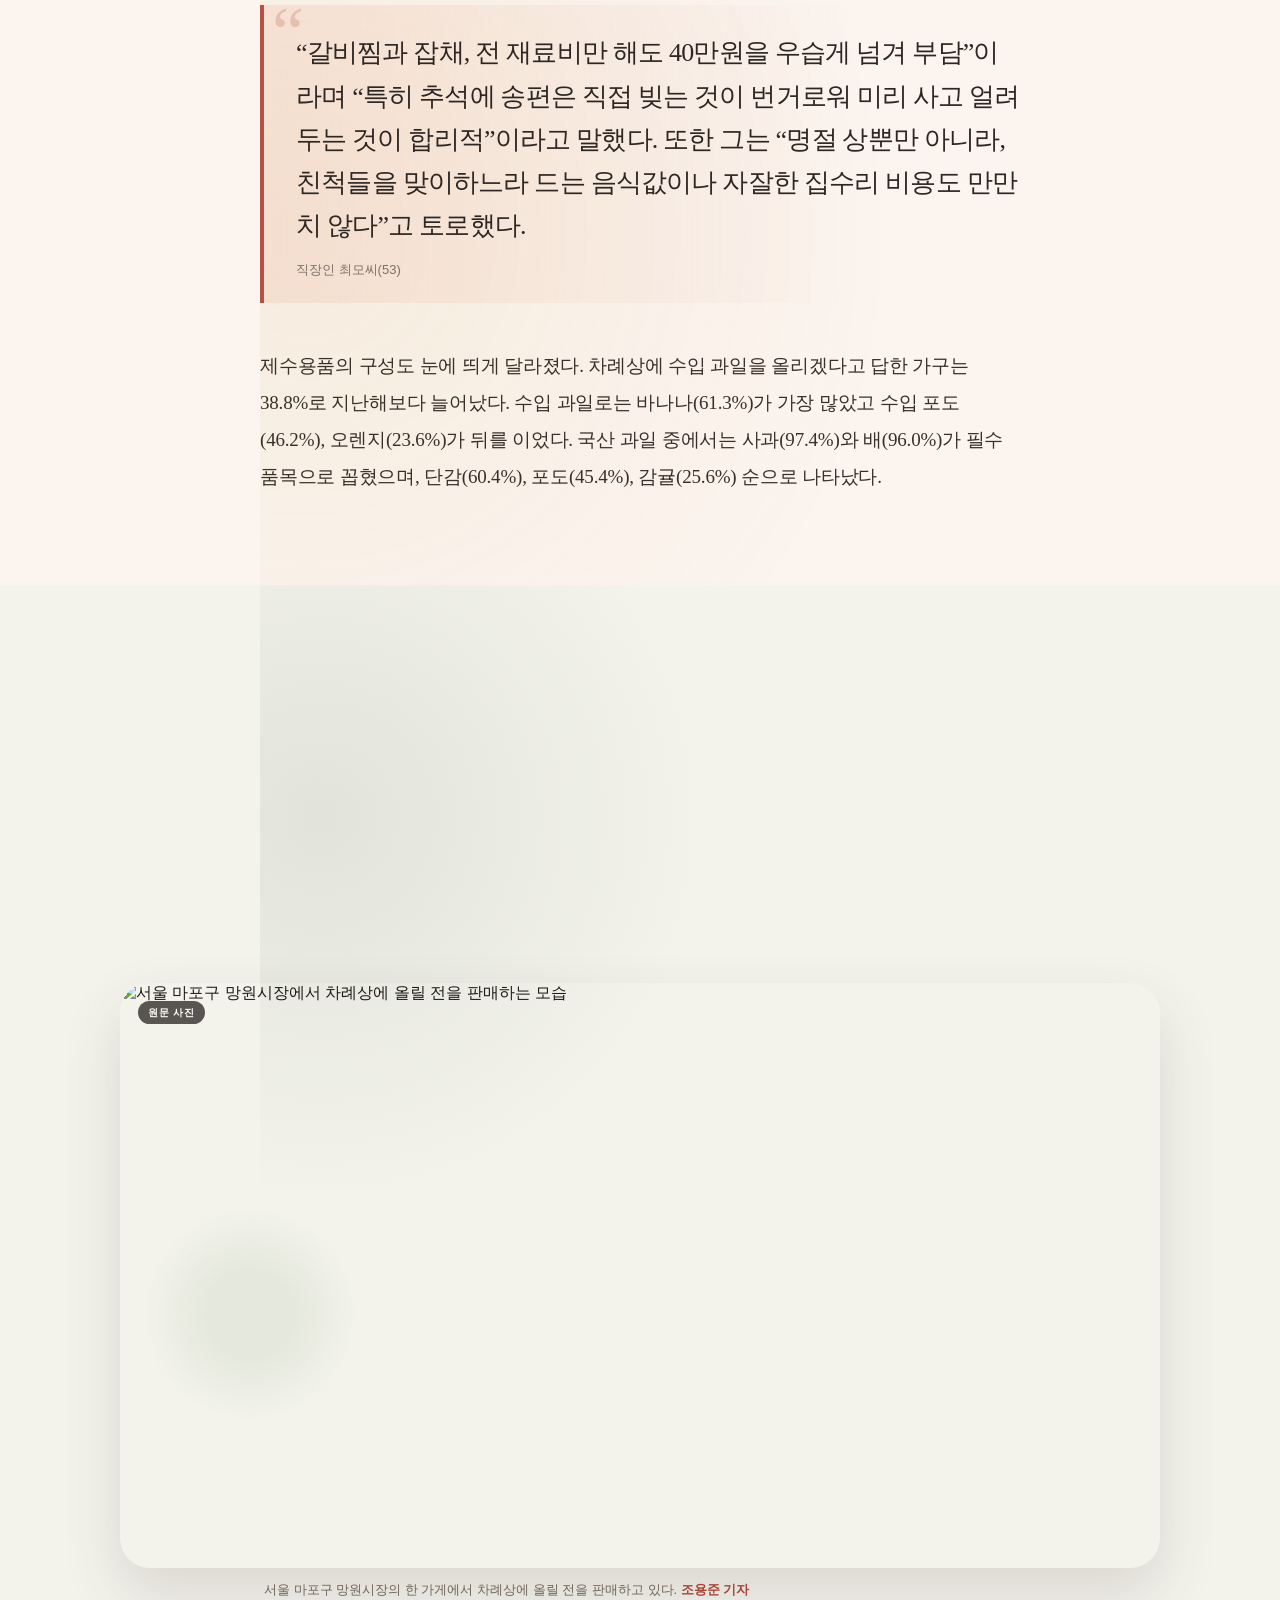
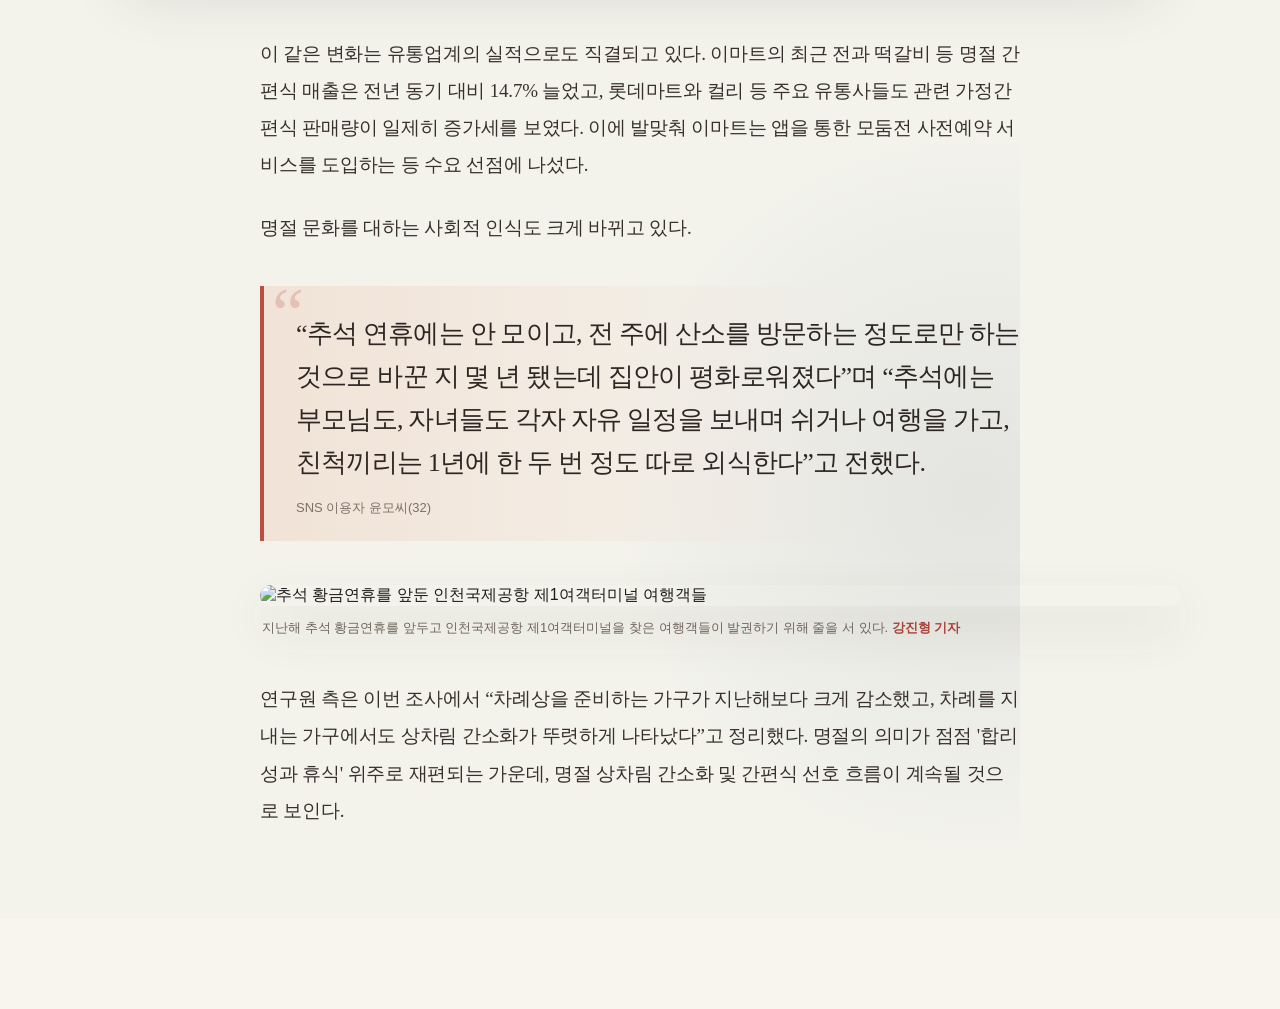
==== commit 45618d0f: "Revert font change and keep previous visual design" ====
--- a/index.html
+++ b/index.html
@@ -5,7 +5,7 @@
 <meta name="viewport" content="width=device-width,initial-scale=1">
 <meta name="description" content="추석 차례와 상차림 변화, 그리고 차례음식 준비 노동을 인터랙티브로 살펴봅니다.">
 <title>차례상, 꼭 다 차려야 할까?</title>
-<style>\n@import url("https://fonts.googleapis.com/css2?family=Noto+Sans+KR:wght@400;500;600;700;800;900&family=Noto+Serif+KR:wght@400;500;600;700;800;900&display=swap");\n\n
+<style>\n@import url("https://cdn.jsdelivr.net/gh/orioncactus/pretendard@v1.3.9/dist/web/static/pretendard.min.css");\n@import url("https://fonts.googleapis.com/css2?family=Noto+Serif+KR:wght@400;500;600;700;800;900&display=swap");\n
 
 :root{
   --paper:#f6f0e8;
@@ -34,7 +34,7 @@
   margin:0;
   background:linear-gradient(180deg,#f7f1e8 0%,#f5efe6 46%,#f3ede3 100%);
   color:var(--ink);
-  font-family:"Noto Sans KR",sans-serif;
+  font-family:Pretendard,sans-serif;
   overflow-x:hidden;
 }
 a{color:inherit}
@@ -567,7 +567,7 @@
 .hero h1 .quote-head{
   display:block;
   margin:0 0 15px;
-  font-family:"Noto Sans KR",sans-serif;
+  font-family:Pretendard,sans-serif;
   font-size:clamp(19px,1.8vw,27px);
   line-height:1.3;
   letter-spacing:-.025em;
@@ -935,7 +935,7 @@
 .display-meta{
   display:flex;align-items:center;gap:10px;
   margin-bottom:12px;
-  font-family:"Noto Sans KR",sans-serif;
+  font-family:Pretendard,sans-serif;
 }
 .display-meta span{
   display:grid;place-items:center;
@@ -1000,7 +1000,7 @@
 .display-signal small{position:relative;z-index:1}
 .display-signal strong{
   display:flex;align-items:baseline;gap:13px;flex-wrap:wrap;
-  font-family:"Noto Sans KR",sans-serif;
+  font-family:Pretendard,sans-serif;
   font-size:clamp(38px,6vw,70px);
   line-height:.98;
   letter-spacing:-.06em;
@@ -1167,7 +1167,7 @@
   border-radius:999px;
   background:rgba(30,25,22,.72);
   color:#fff;
-  font:800 10px/1 "Noto Sans KR",sans-serif;
+  font:800 10px/1 Pretendard,sans-serif;
   letter-spacing:.08em;
   backdrop-filter:blur(8px);
 }
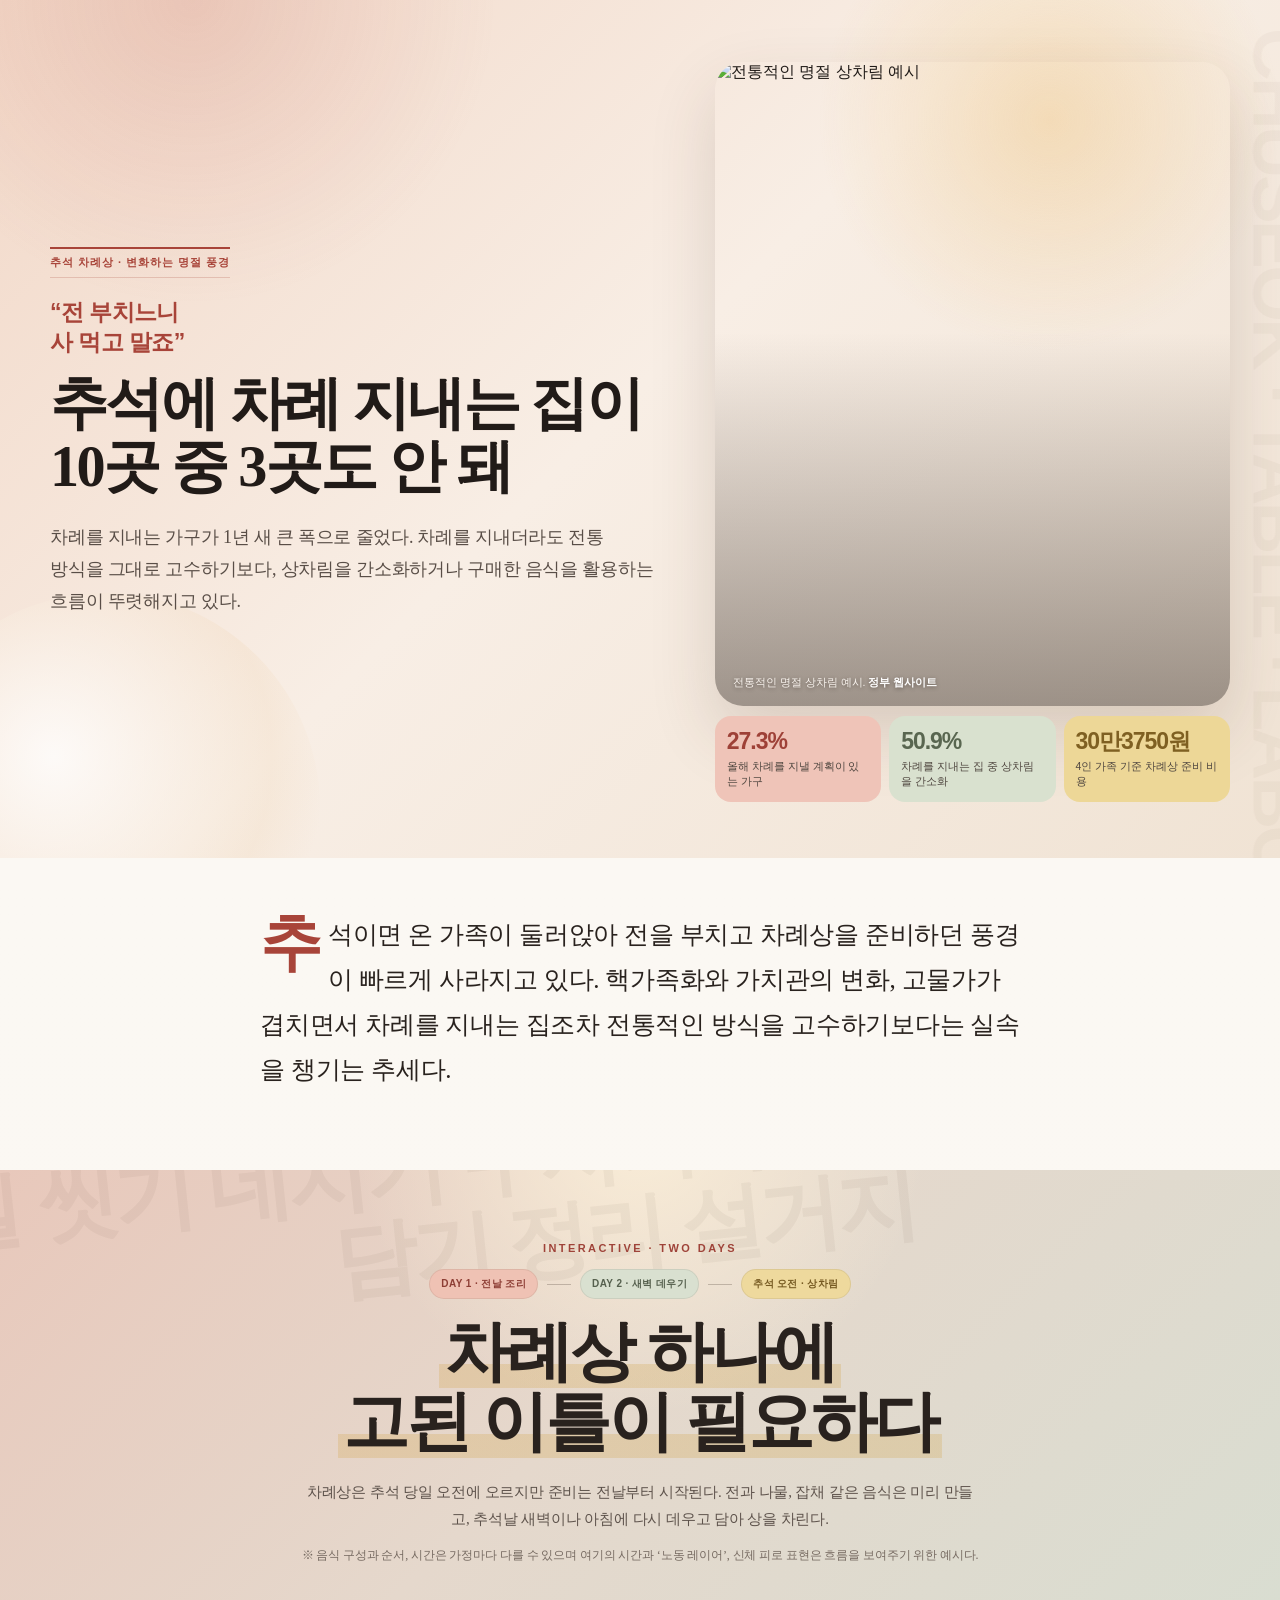
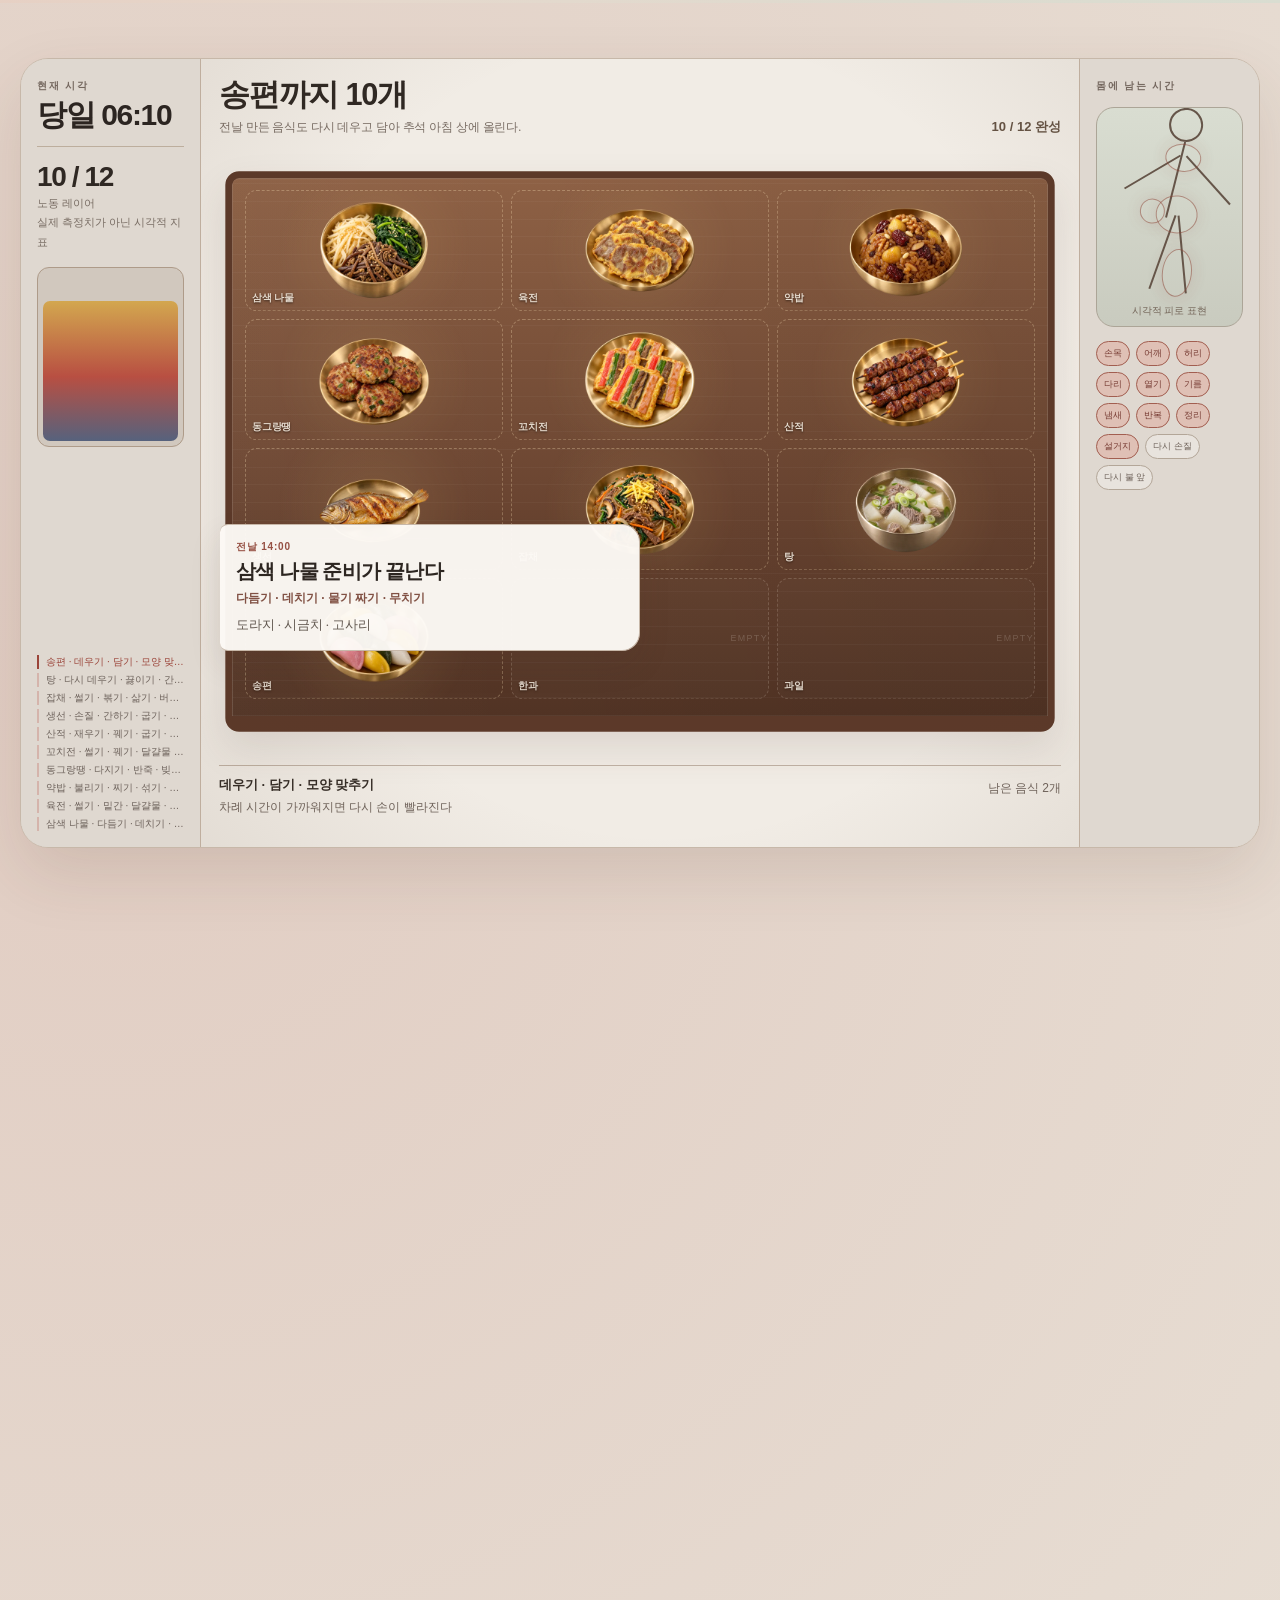
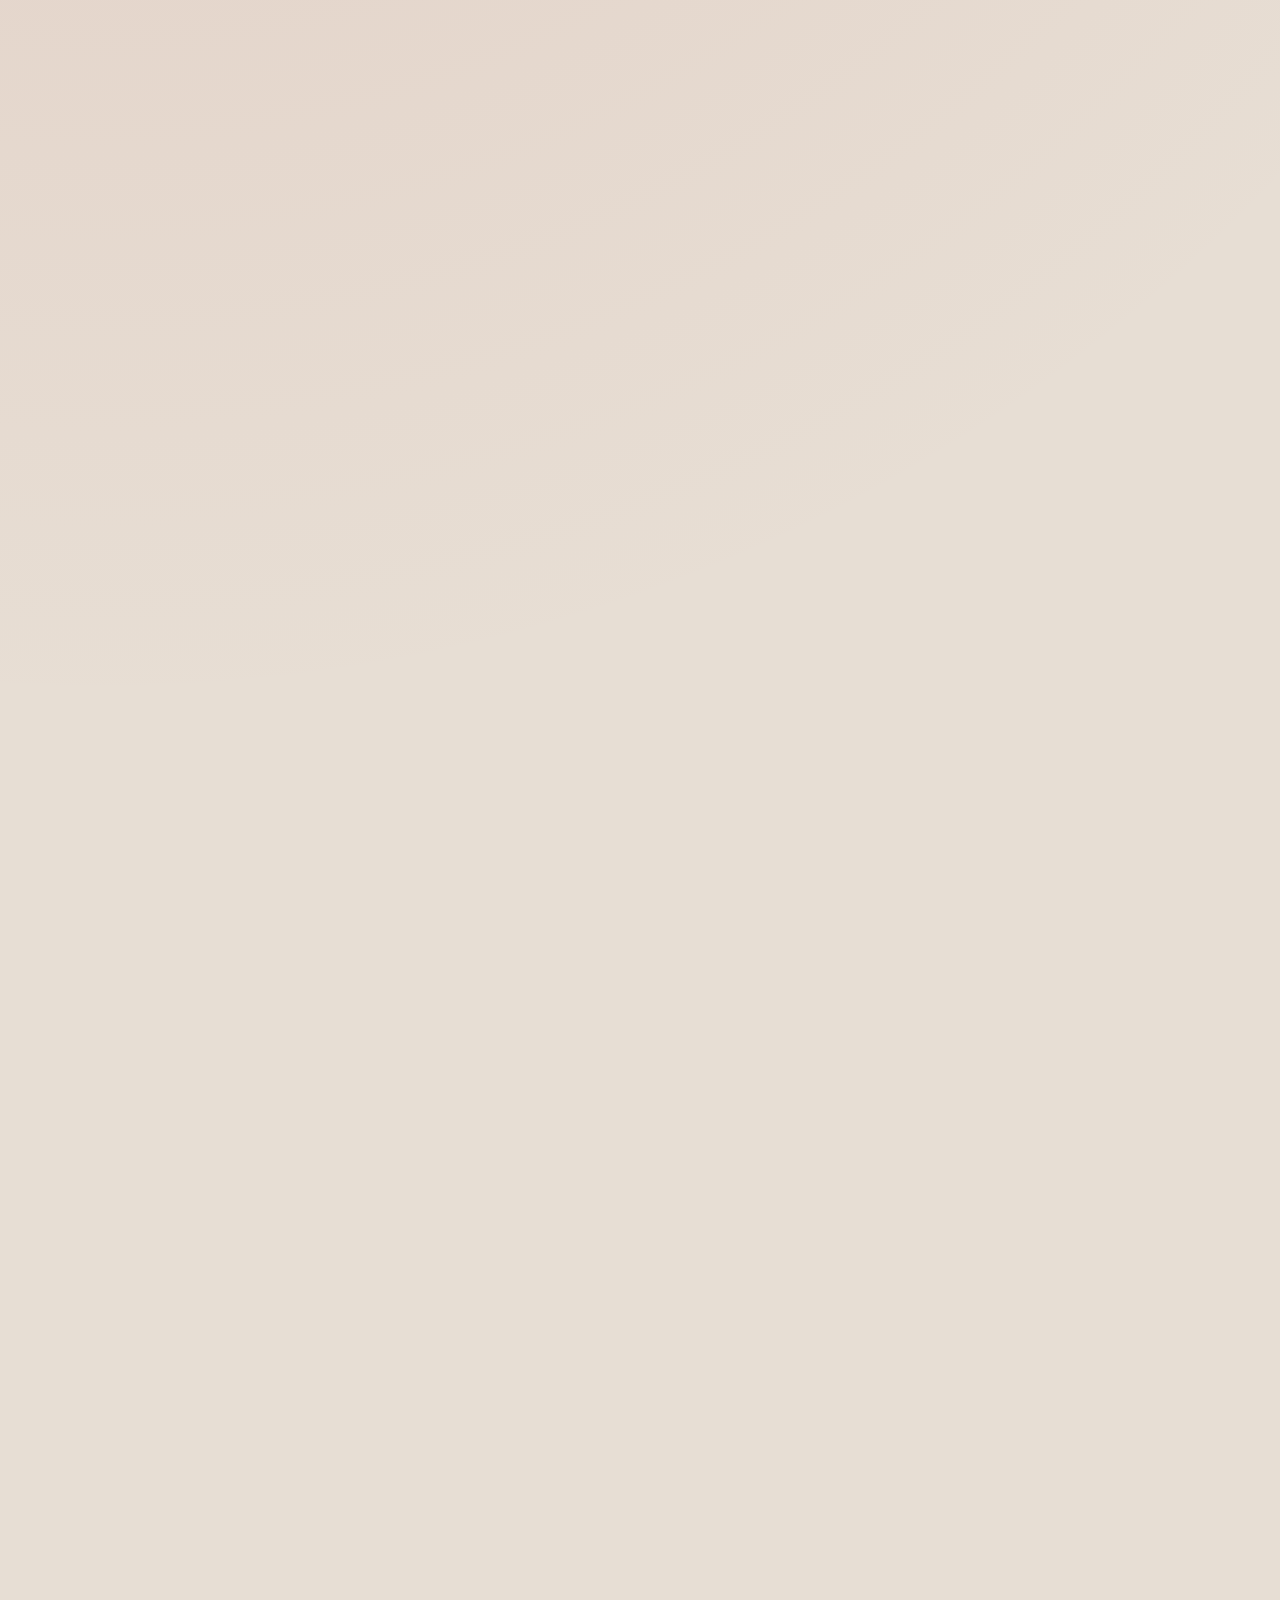
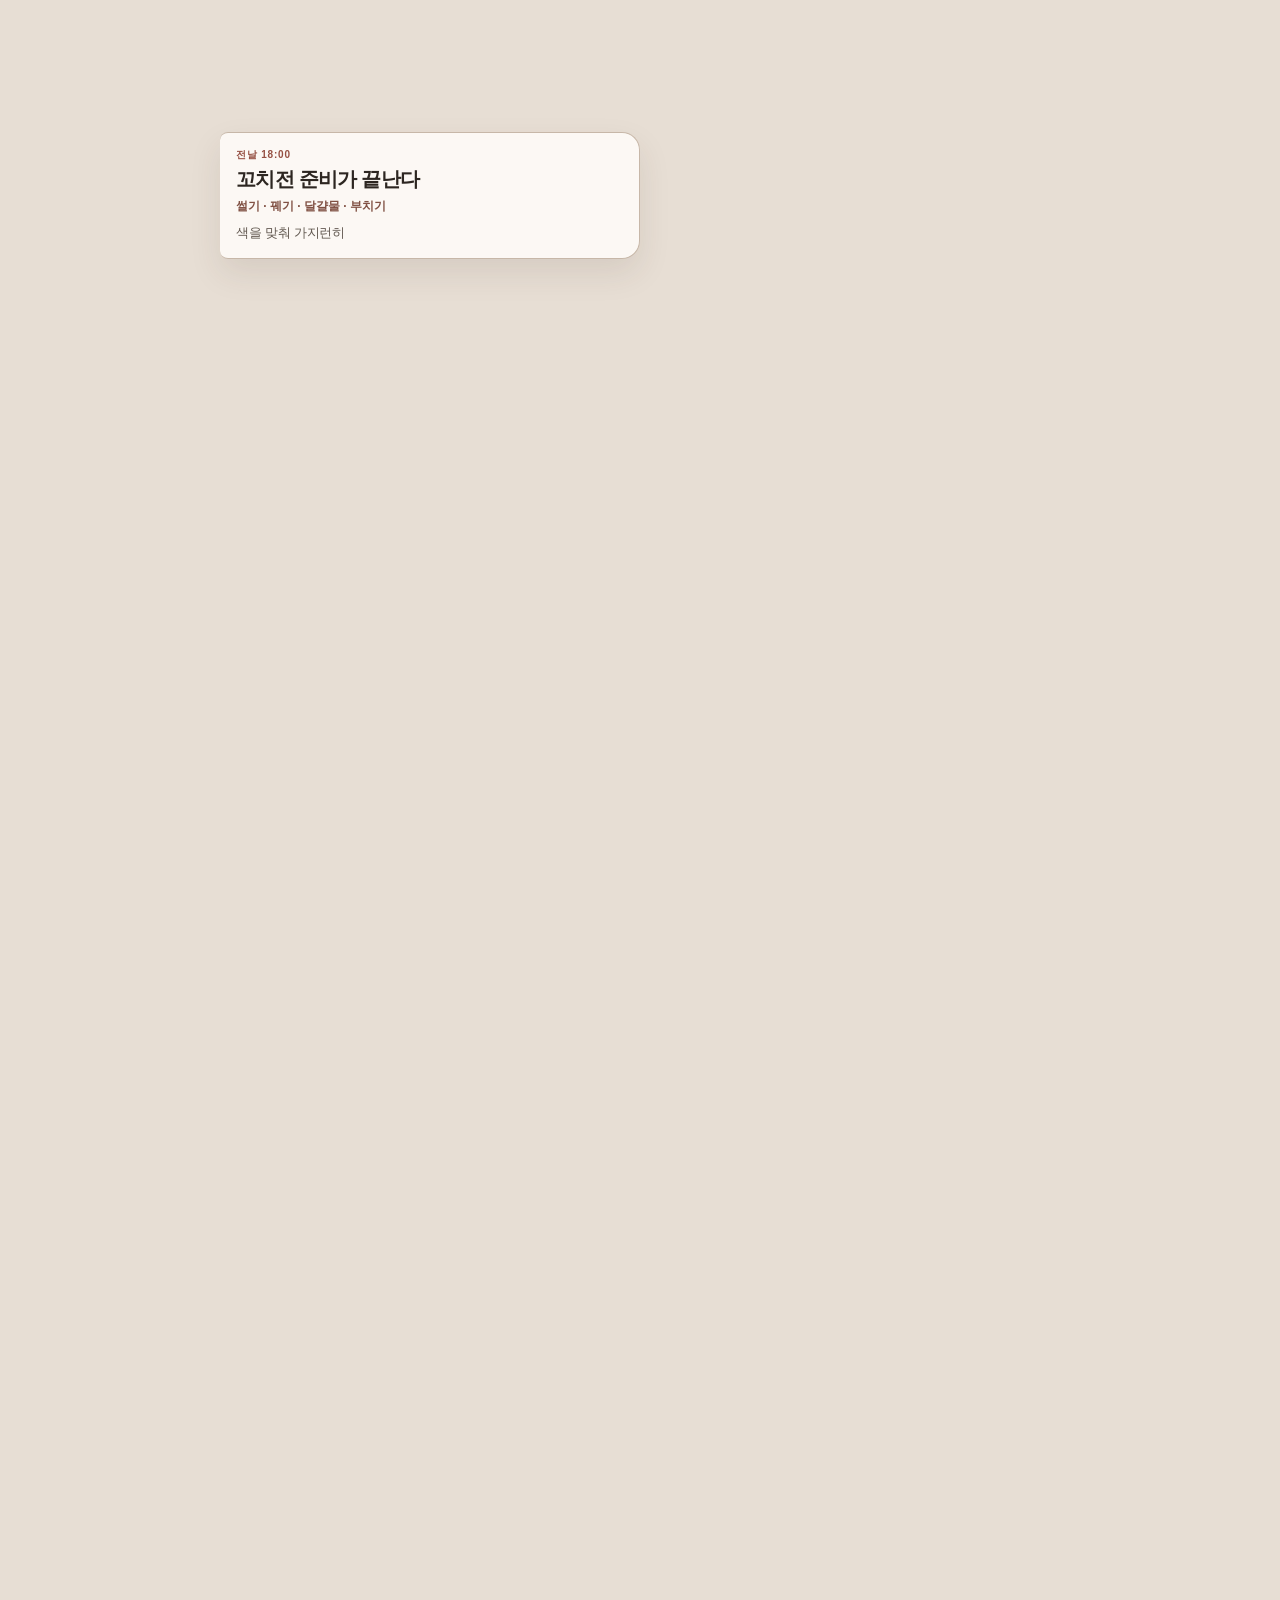
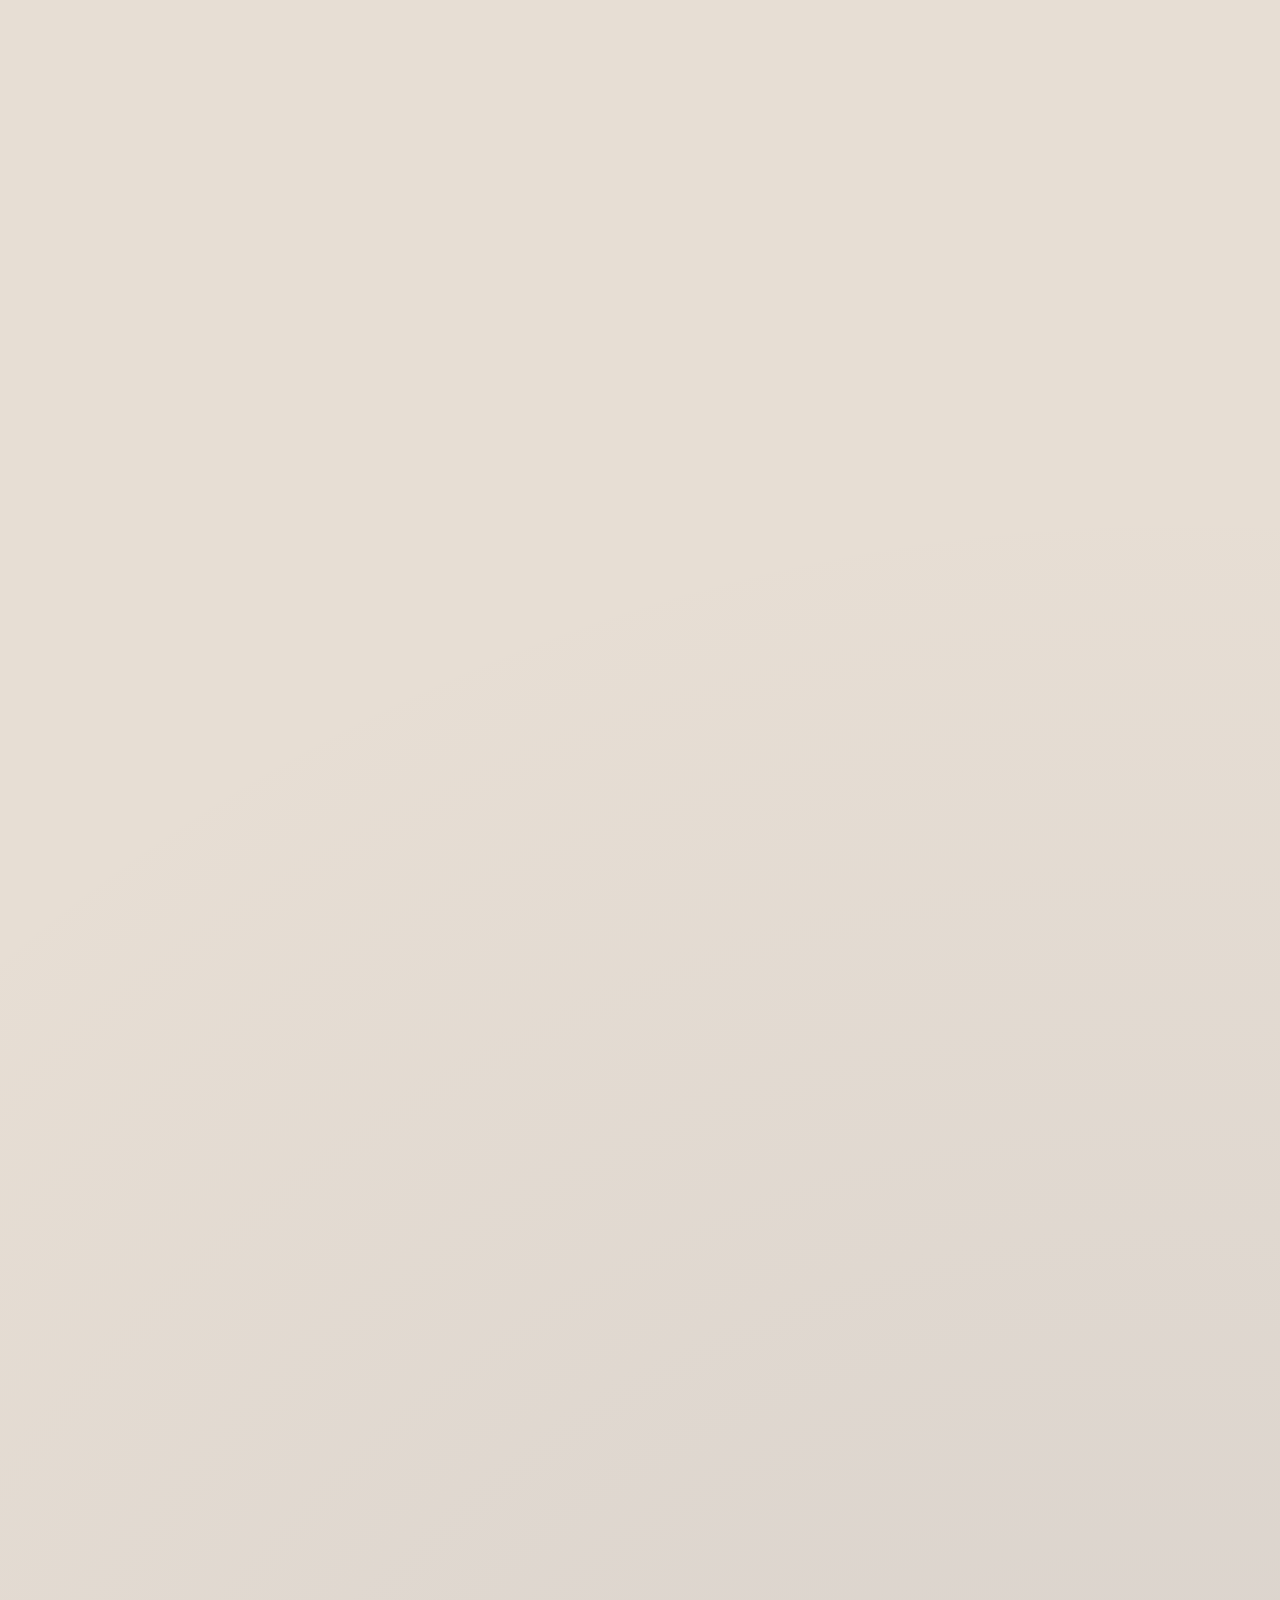
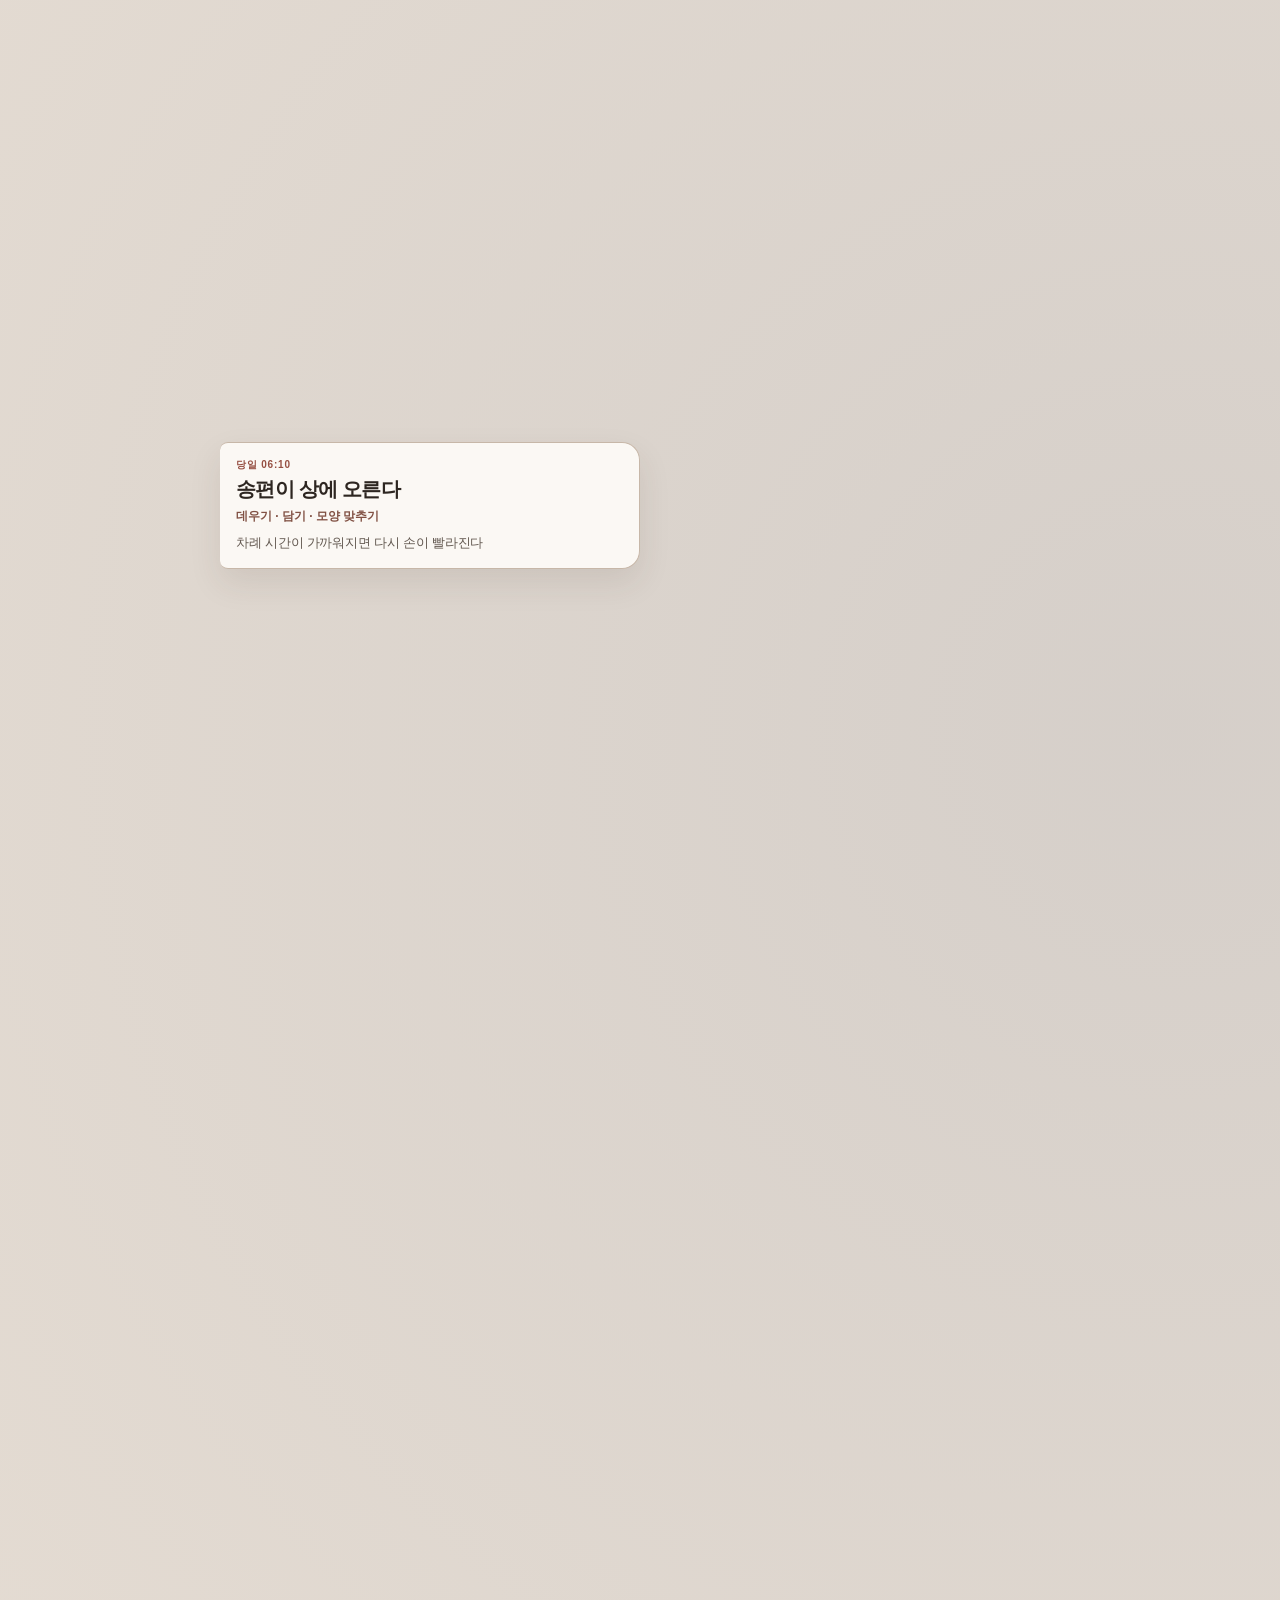
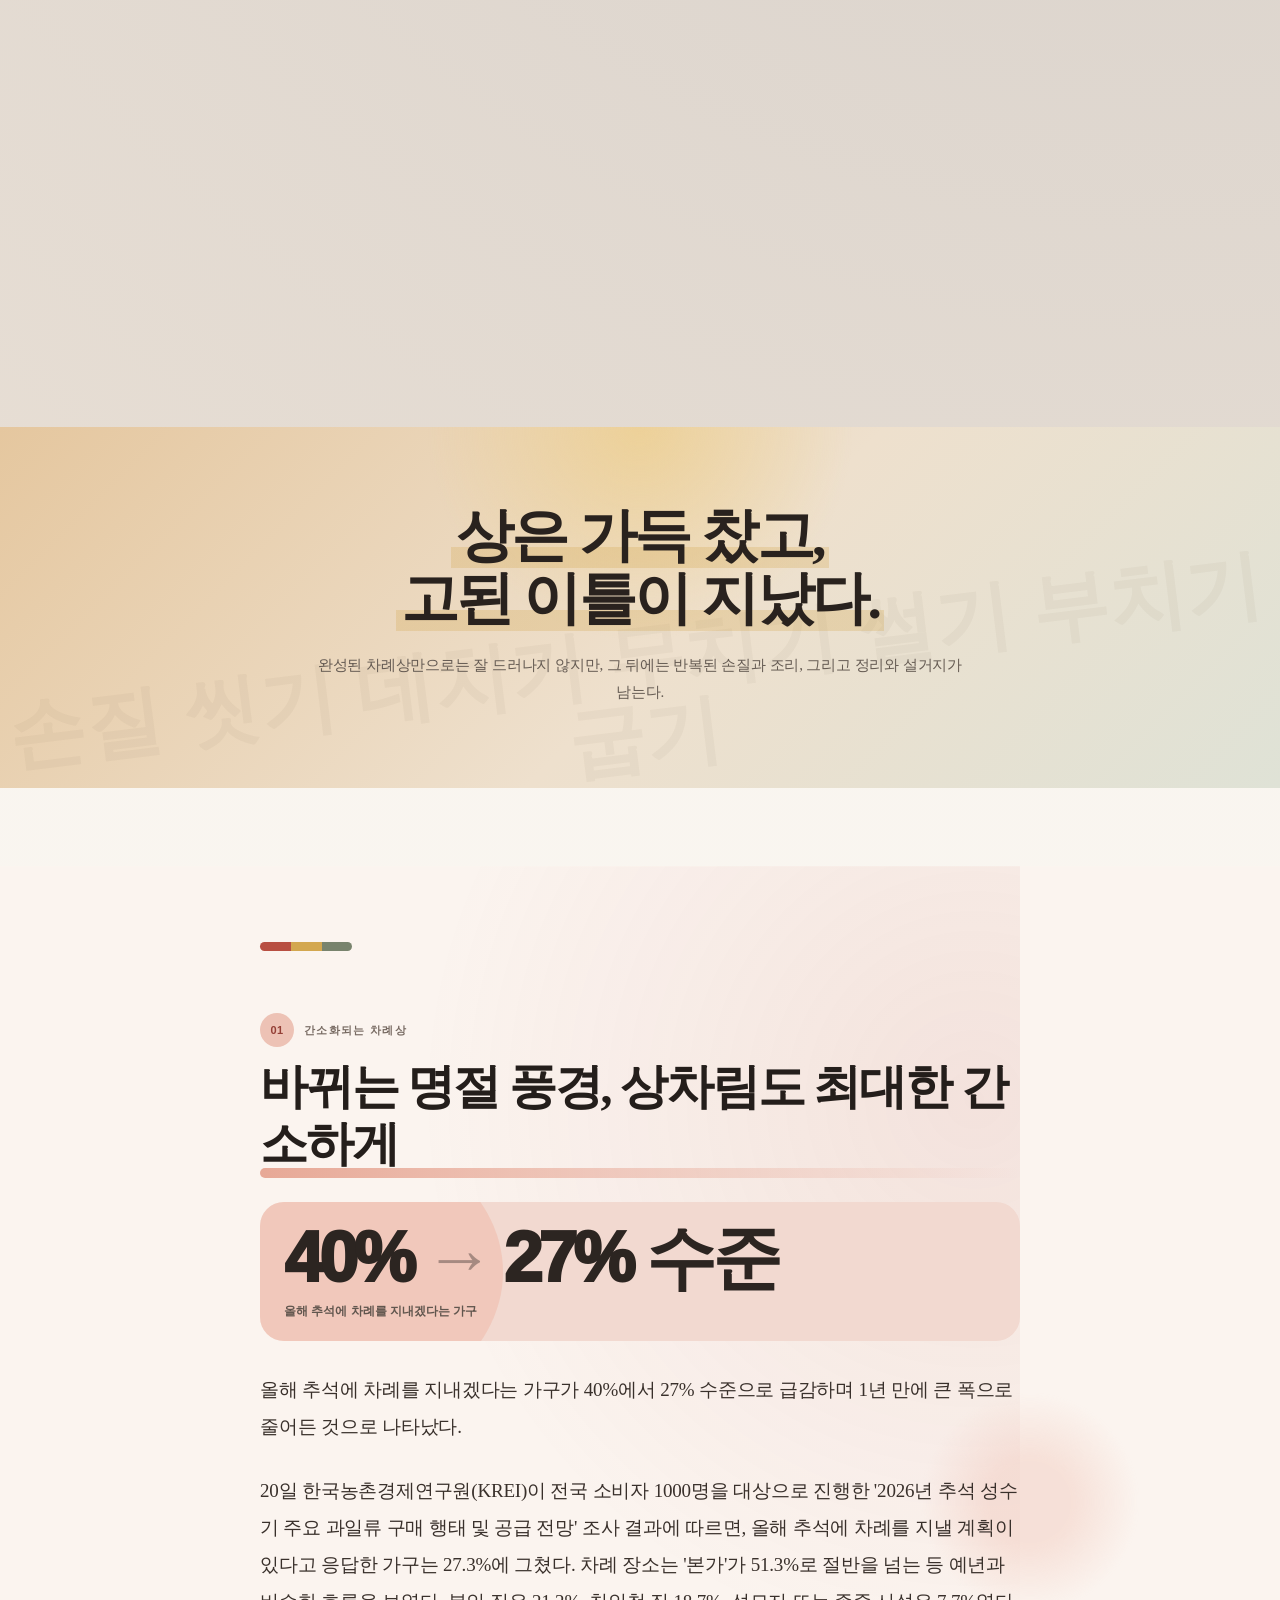
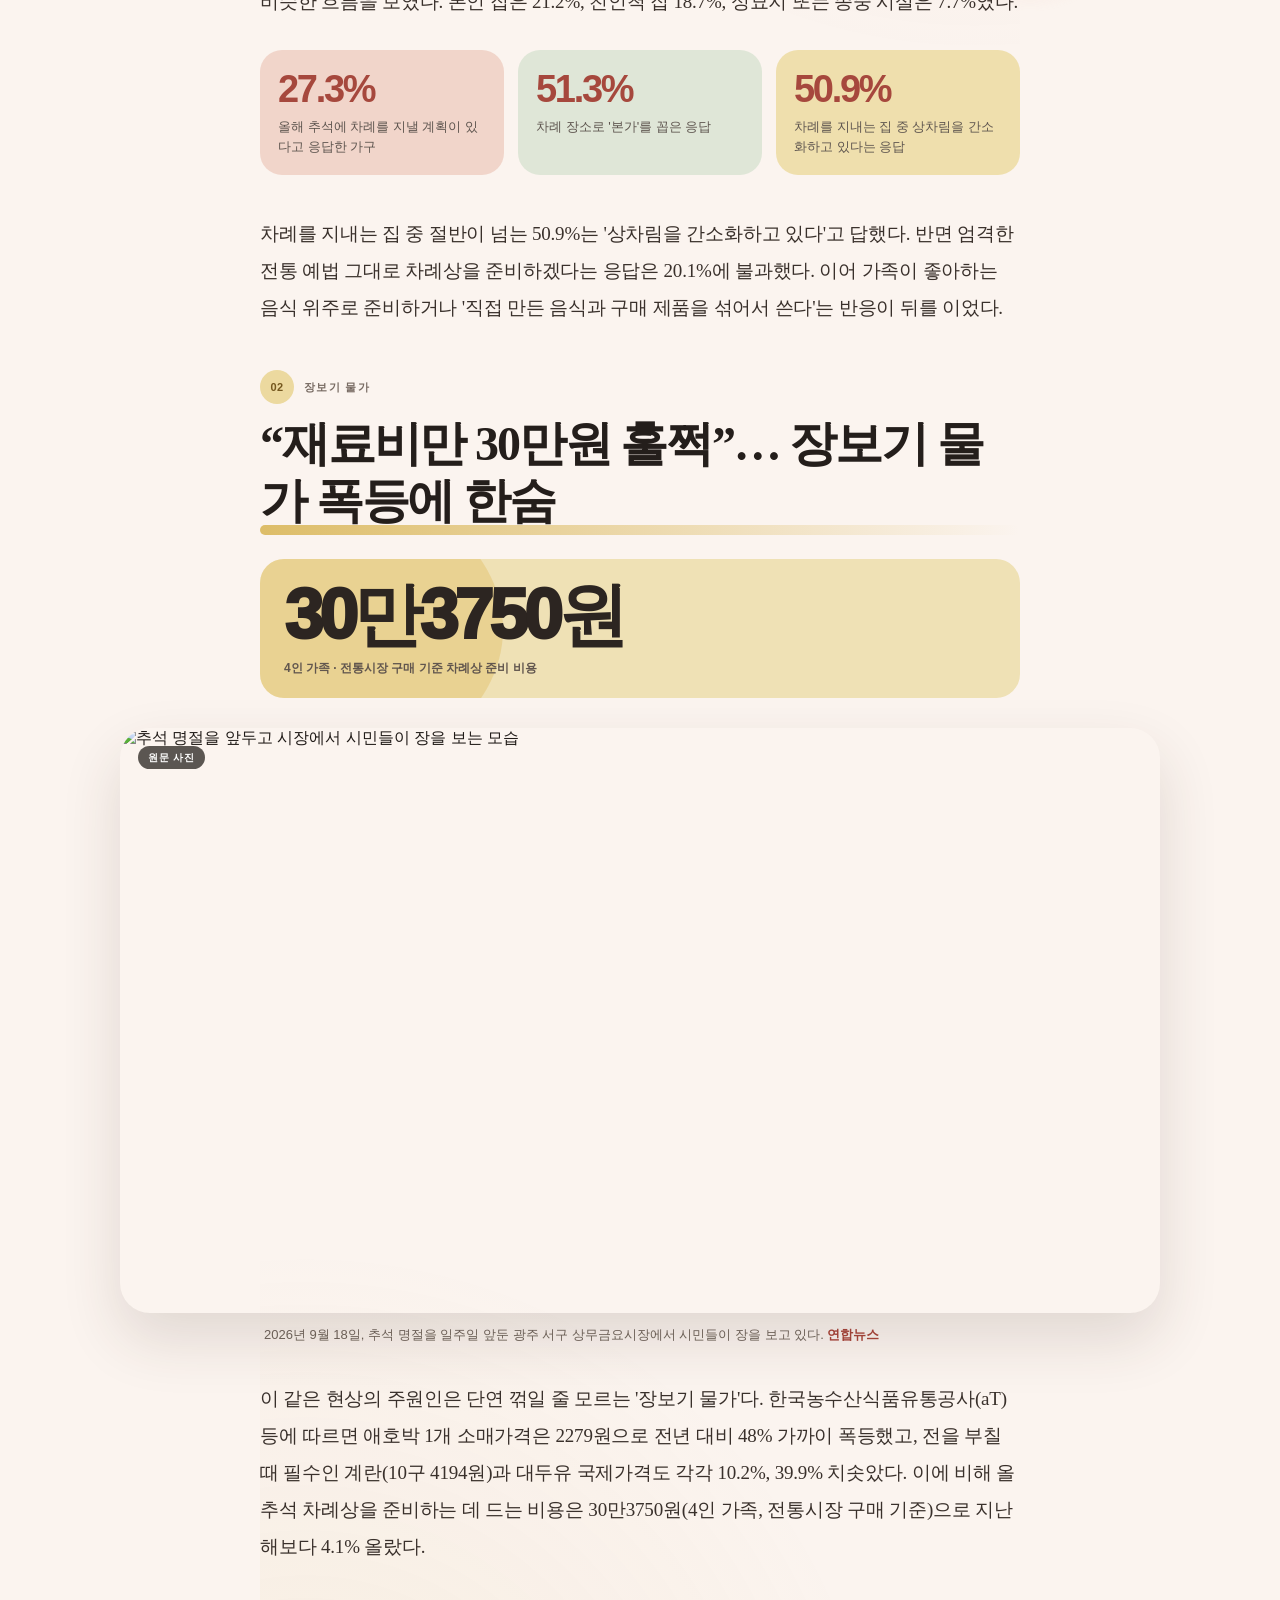
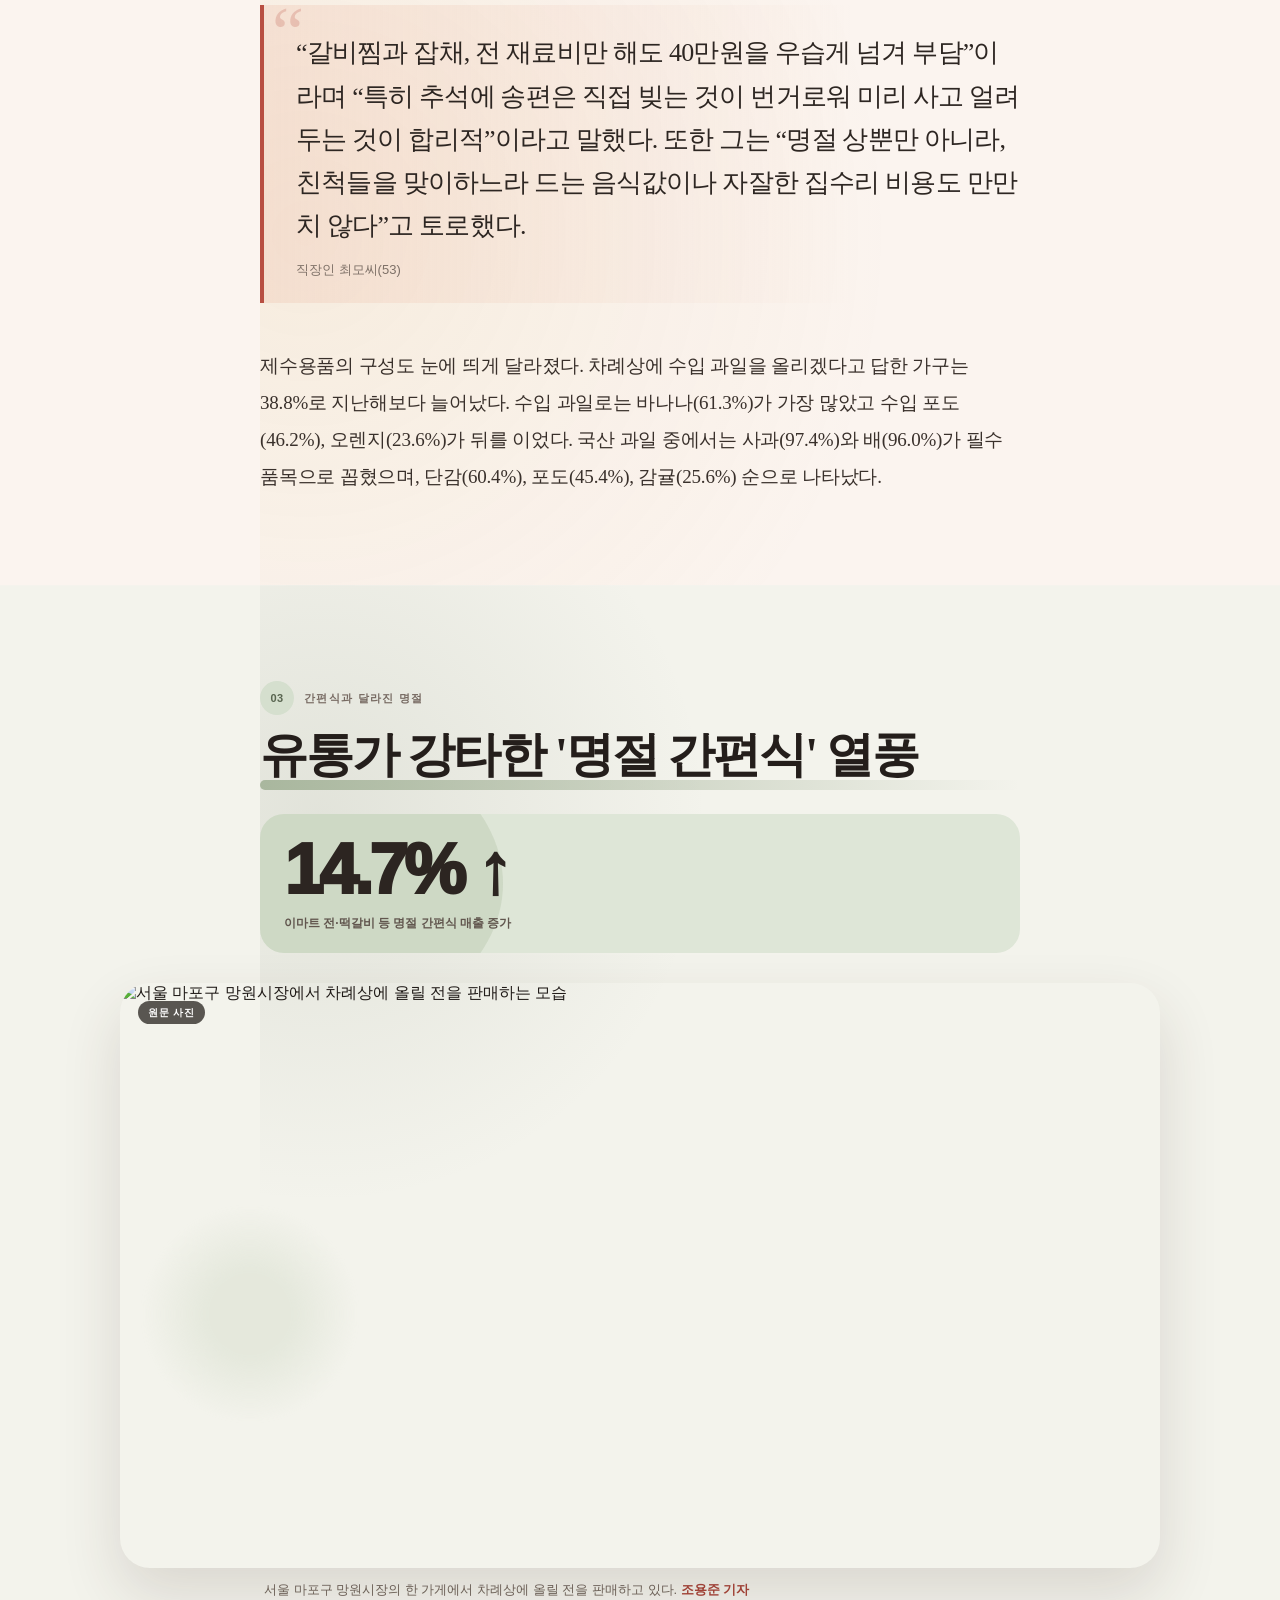
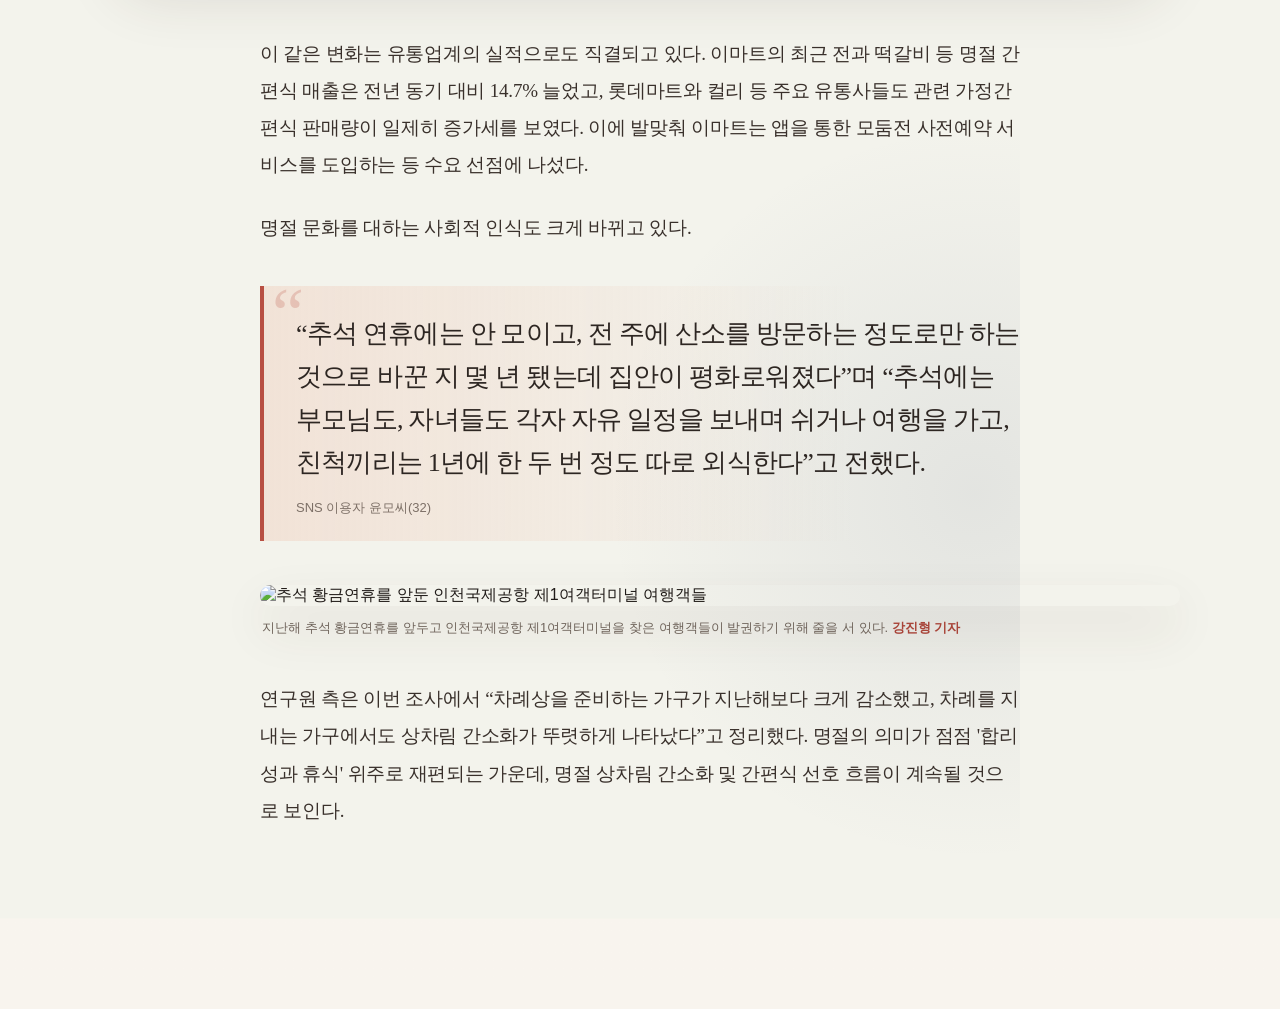
==== commit e605d90e: "Fix mobile reveal gaps and hidden stat cards" ====
--- a/index.html
+++ b/index.html
@@ -1662,6 +1662,98 @@
   .intstep{padding-left:10px!important;padding-right:10px!important}
 }
 
+
+/* ===== MOBILE-GAP-FIX-20260922 =====
+   Prevent hidden reveal blocks from reserving large blank space on phones.
+   Desktop motion remains unchanged.
+*/
+@media(max-width:768px){
+  .motion-ready .motion-zone .reveal,
+  .motion-ready .motion-zone .reveal.inview,
+  .article-after-interactive .reveal,
+  .post-interactive .reveal{
+    opacity:1!important;
+    visibility:visible!important;
+    transform:none!important;
+    filter:none!important;
+    clip-path:none!important;
+    animation:none!important;
+    transition:none!important;
+    min-height:0!important;
+    height:auto!important;
+  }
+
+  .article-after-interactive,
+  .post-interactive{
+    min-height:0!important;
+    height:auto!important;
+    padding-top:38px!important;
+    padding-bottom:38px!important;
+  }
+
+  .motion-zone{
+    min-height:0!important;
+    height:auto!important;
+  }
+
+  .article-after-interactive p,
+  .post-interactive p{
+    margin-top:0!important;
+    margin-bottom:20px!important;
+  }
+
+  .article-after-interactive .stat-grid,
+  .post-interactive .stat-grid{
+    display:grid!important;
+    grid-template-columns:1fr!important;
+    gap:10px!important;
+    width:100%!important;
+    min-height:0!important;
+    height:auto!important;
+    margin:22px 0 26px!important;
+    padding:0!important;
+    opacity:1!important;
+    visibility:visible!important;
+    transform:none!important;
+    position:relative!important;
+  }
+
+  .article-after-interactive .stat-grid .stat,
+  .post-interactive .stat-grid .stat{
+    display:block!important;
+    min-height:0!important;
+    height:auto!important;
+    margin:0!important;
+    opacity:1!important;
+    visibility:visible!important;
+    transform:none!important;
+    animation:none!important;
+  }
+
+  .display-section-head{
+    margin-top:28px!important;
+    margin-bottom:18px!important;
+  }
+  .display-section-head:first-child{margin-top:0!important}
+
+  .display-signal{
+    margin-top:16px!important;
+    margin-bottom:24px!important;
+  }
+
+  .article-figure,
+  .motion-zone .display-photo,
+  .airport-photo{
+    margin-top:24px!important;
+    margin-bottom:26px!important;
+  }
+
+  .editorial-quote{
+    margin-top:26px!important;
+    margin-bottom:28px!important;
+  }
+}
+
 </style>
 </head>
 <body>
@@ -1951,5 +2043,41 @@
 
 </script>
 <!-- airport-photo-deploy-20260922 -->
+
+<script>
+/* MOBILE-GAP-FIX-20260922: reveal safety for iframe/article mobile views */
+(function(){
+  function normalizeMobileReveal(){
+    if(window.innerWidth>768) return;
+    document.querySelectorAll('.motion-zone .reveal,.article-after-interactive .reveal,.post-interactive .reveal').forEach(function(el){
+      el.classList.add('inview');
+      el.style.opacity='1';
+      el.style.visibility='visible';
+      el.style.transform='none';
+      el.style.filter='none';
+      el.style.clipPath='none';
+      el.style.minHeight='0';
+      el.style.height='auto';
+    });
+    document.querySelectorAll('.article-after-interactive .stat-grid,.post-interactive .stat-grid').forEach(function(el){
+      el.classList.add('inview');
+      el.style.display='grid';
+      el.style.opacity='1';
+      el.style.visibility='visible';
+      el.style.transform='none';
+      el.style.minHeight='0';
+      el.style.height='auto';
+    });
+  }
+  if(document.readyState==='loading'){
+    document.addEventListener('DOMContentLoaded',normalizeMobileReveal,{once:true});
+  }else{
+    normalizeMobileReveal();
+  }
+  window.addEventListener('pageshow',normalizeMobileReveal);
+  window.addEventListener('resize',normalizeMobileReveal);
+})();
+</script>
+
 </body>
 </html>
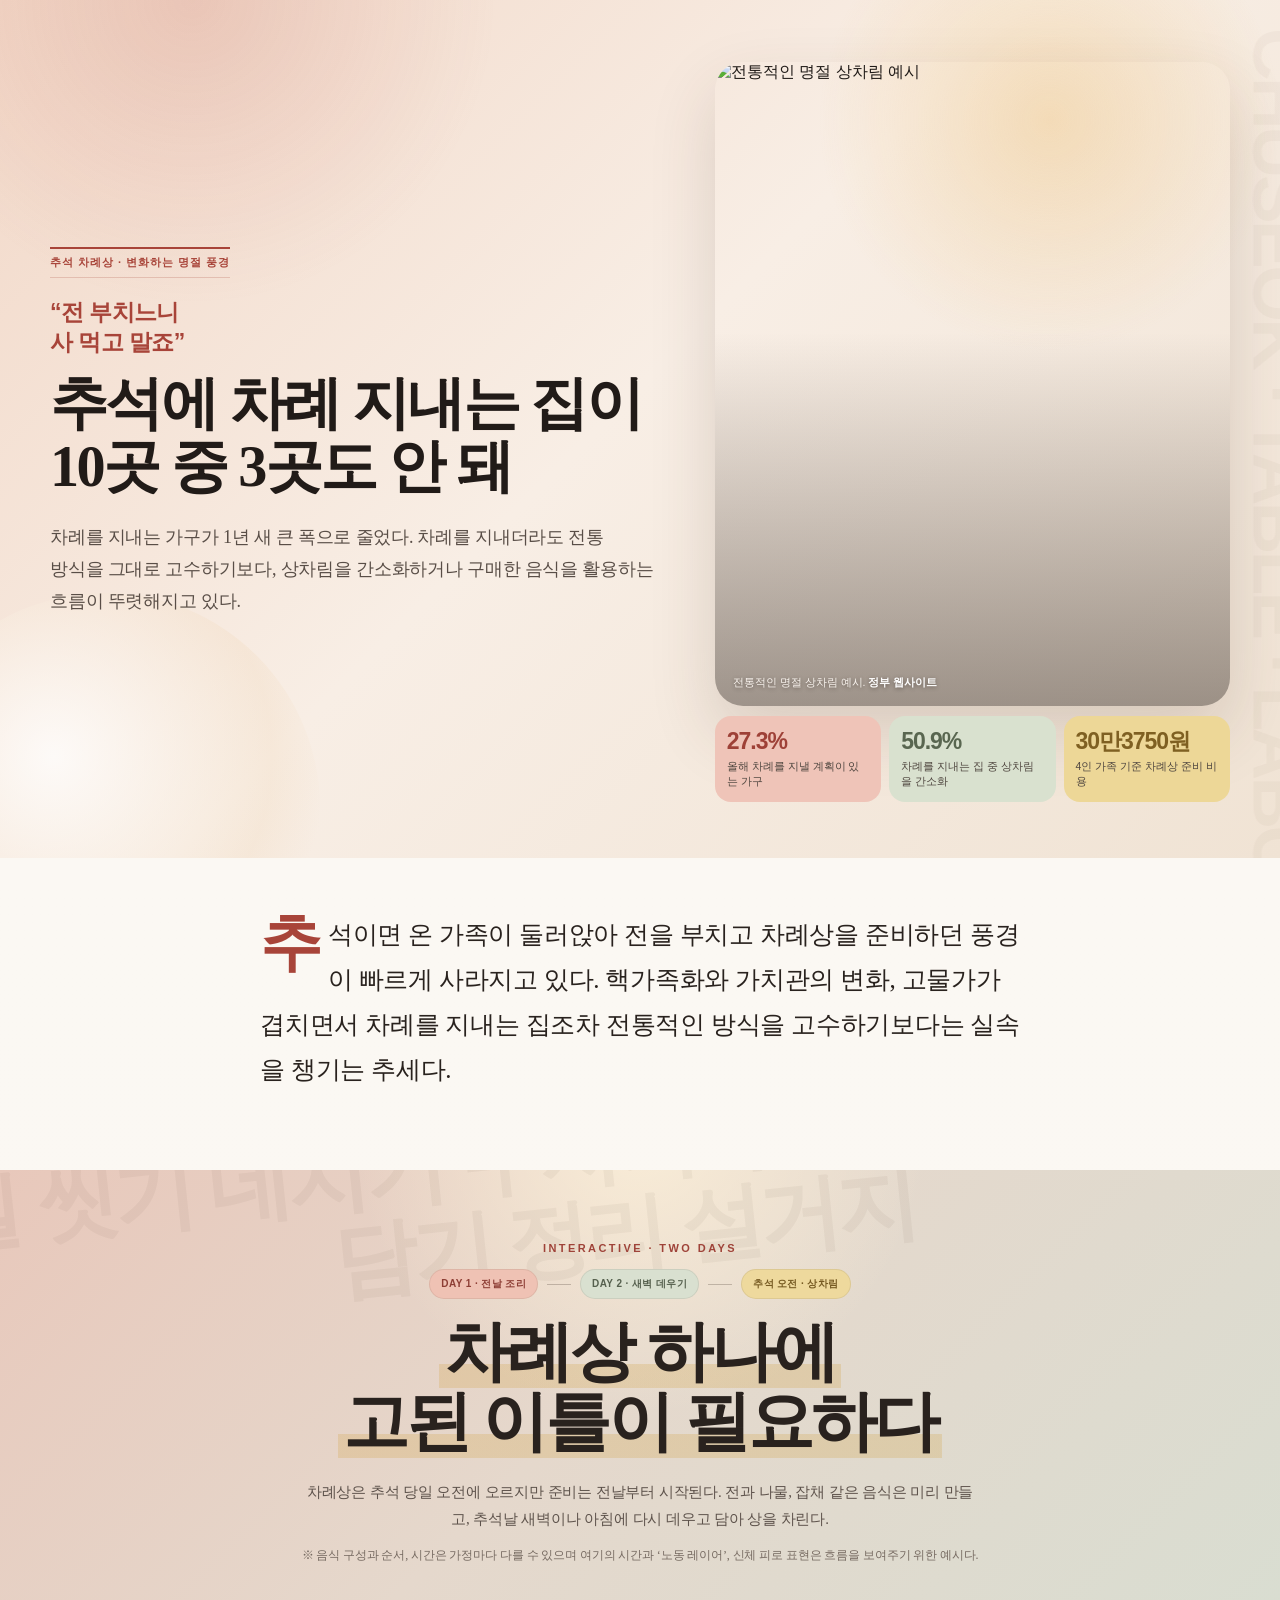
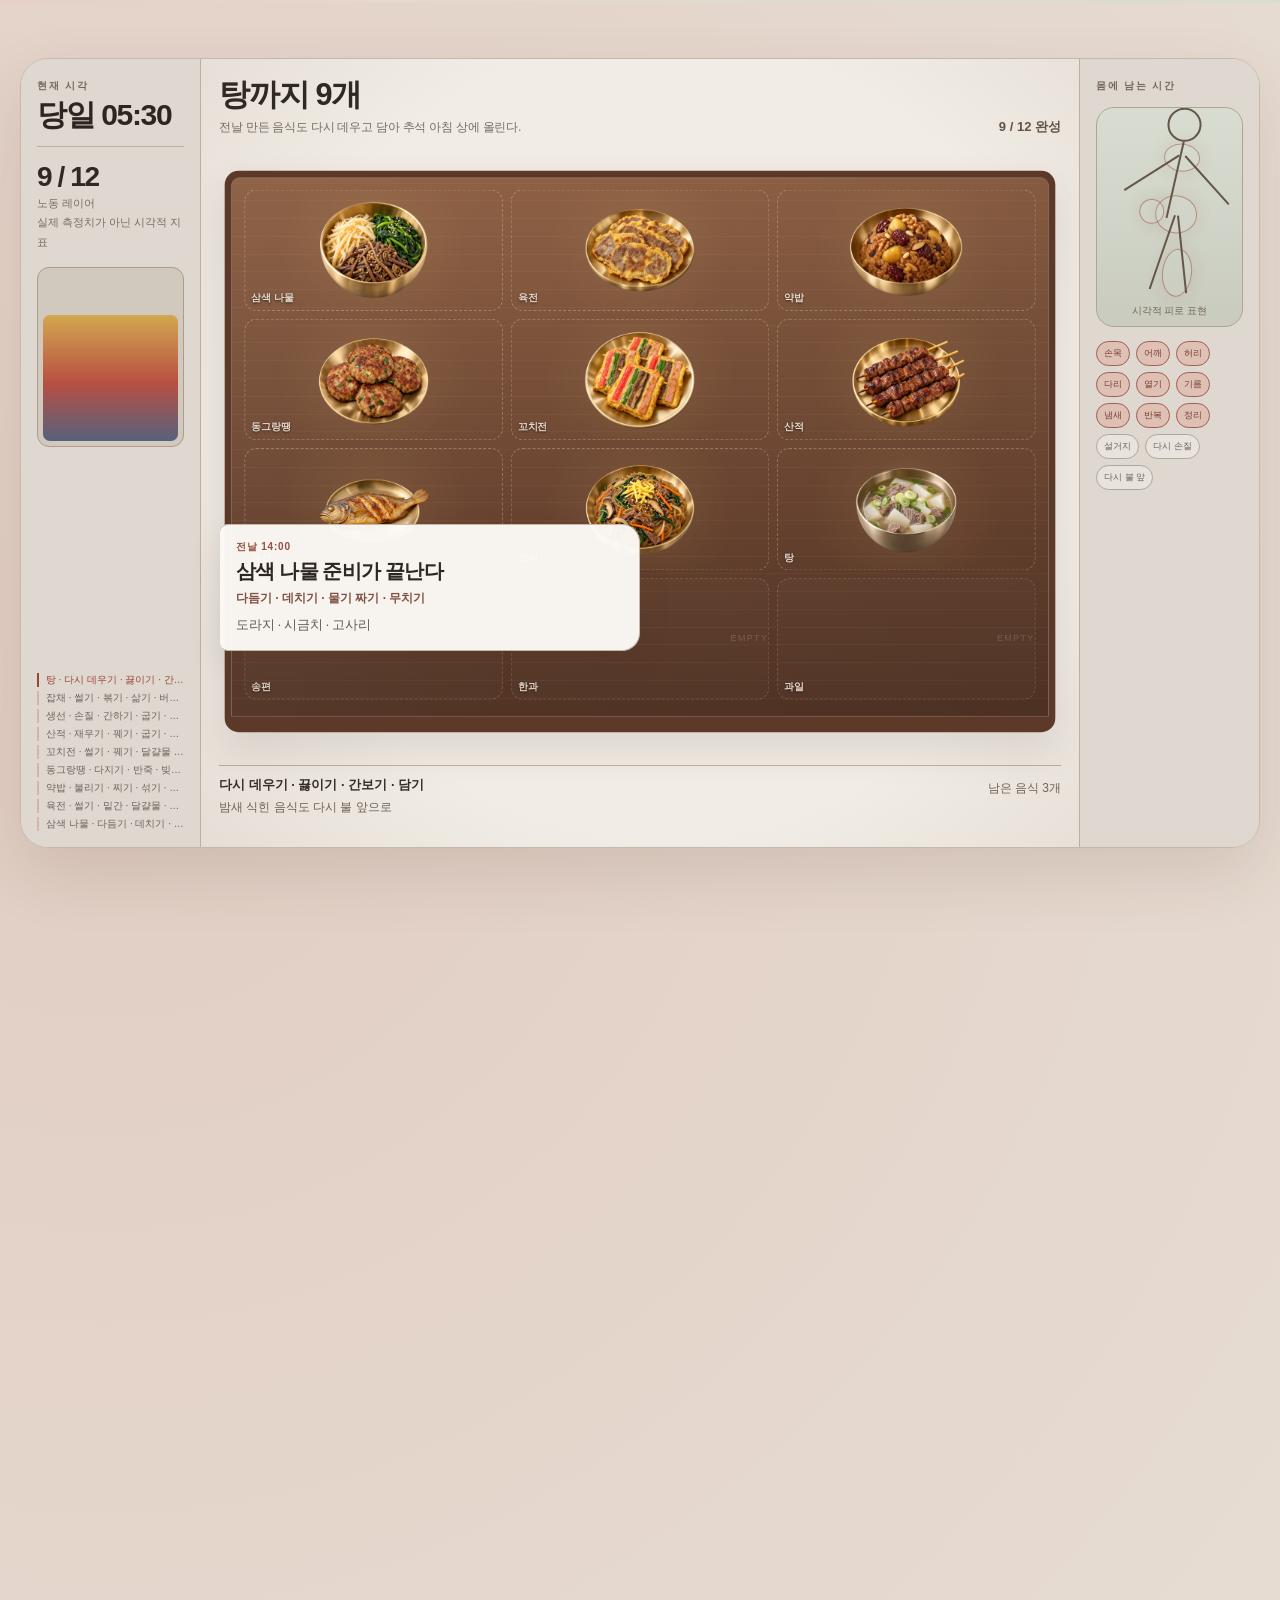
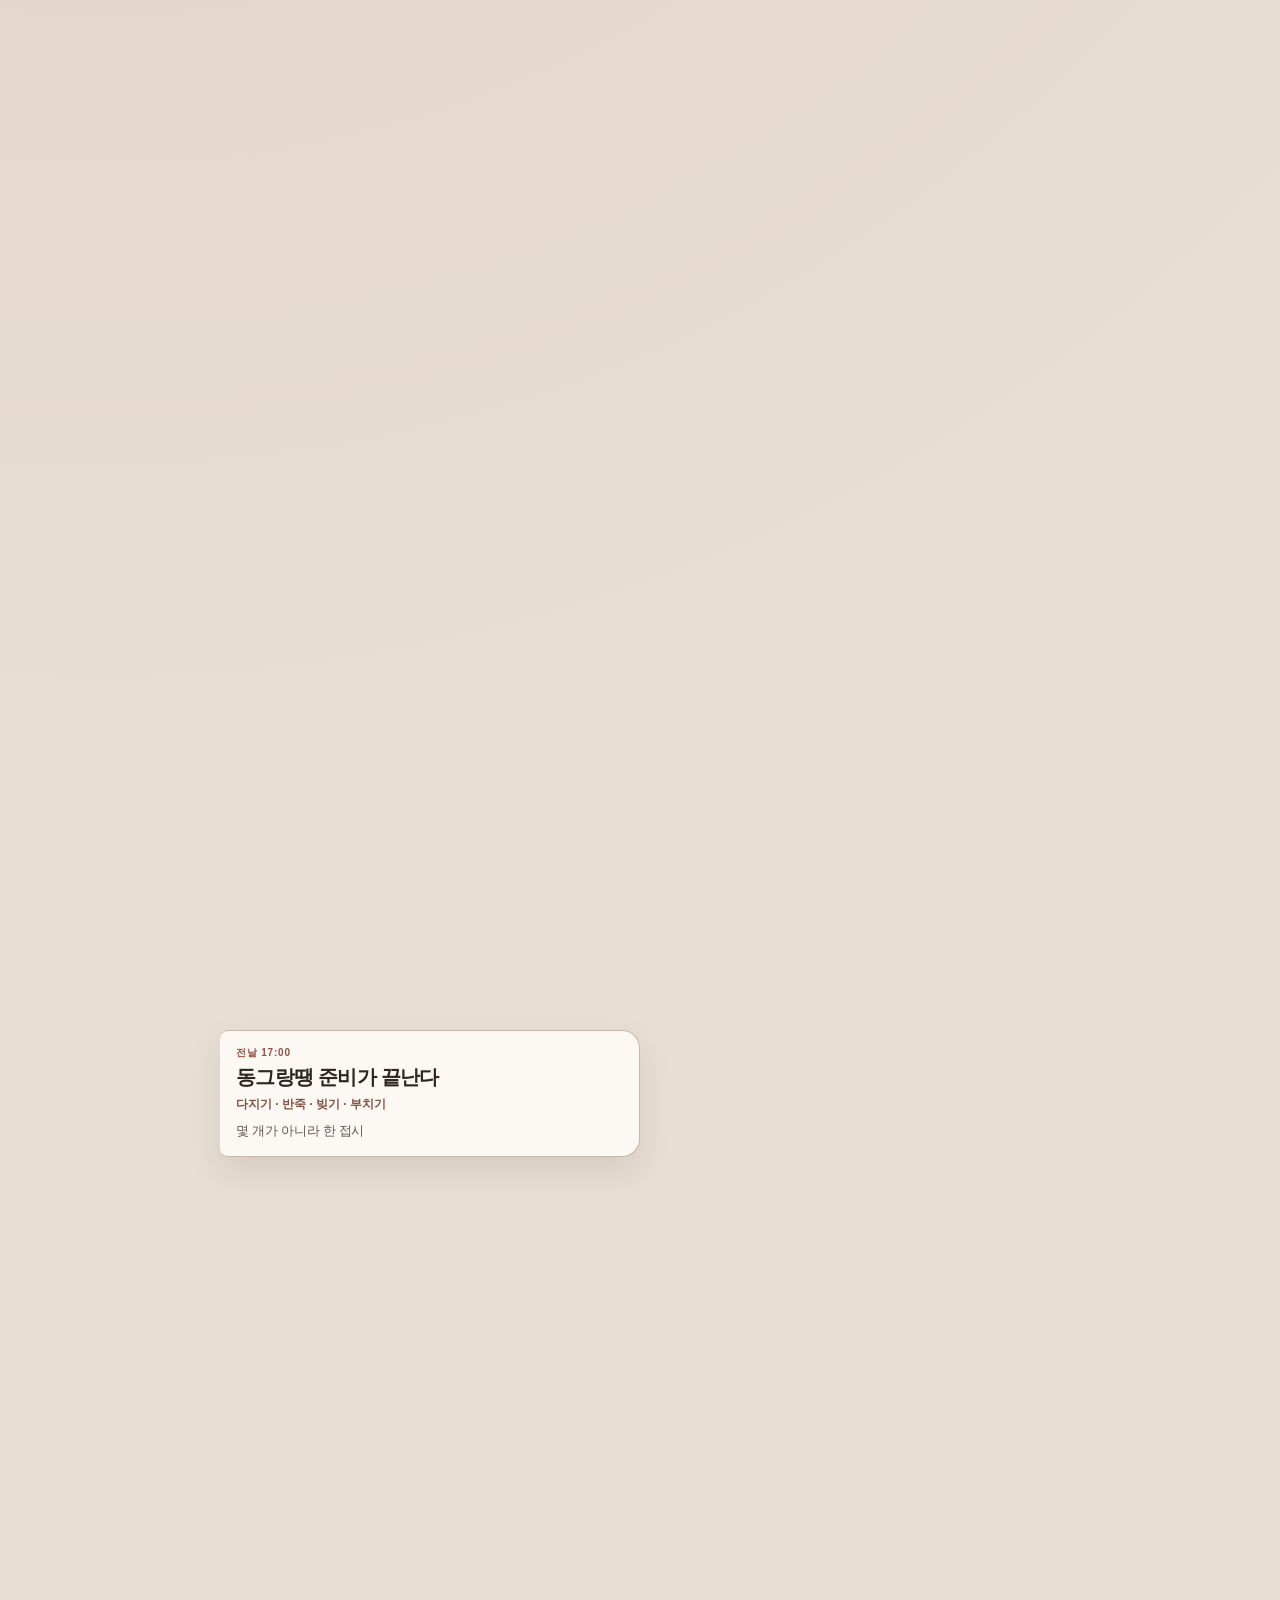
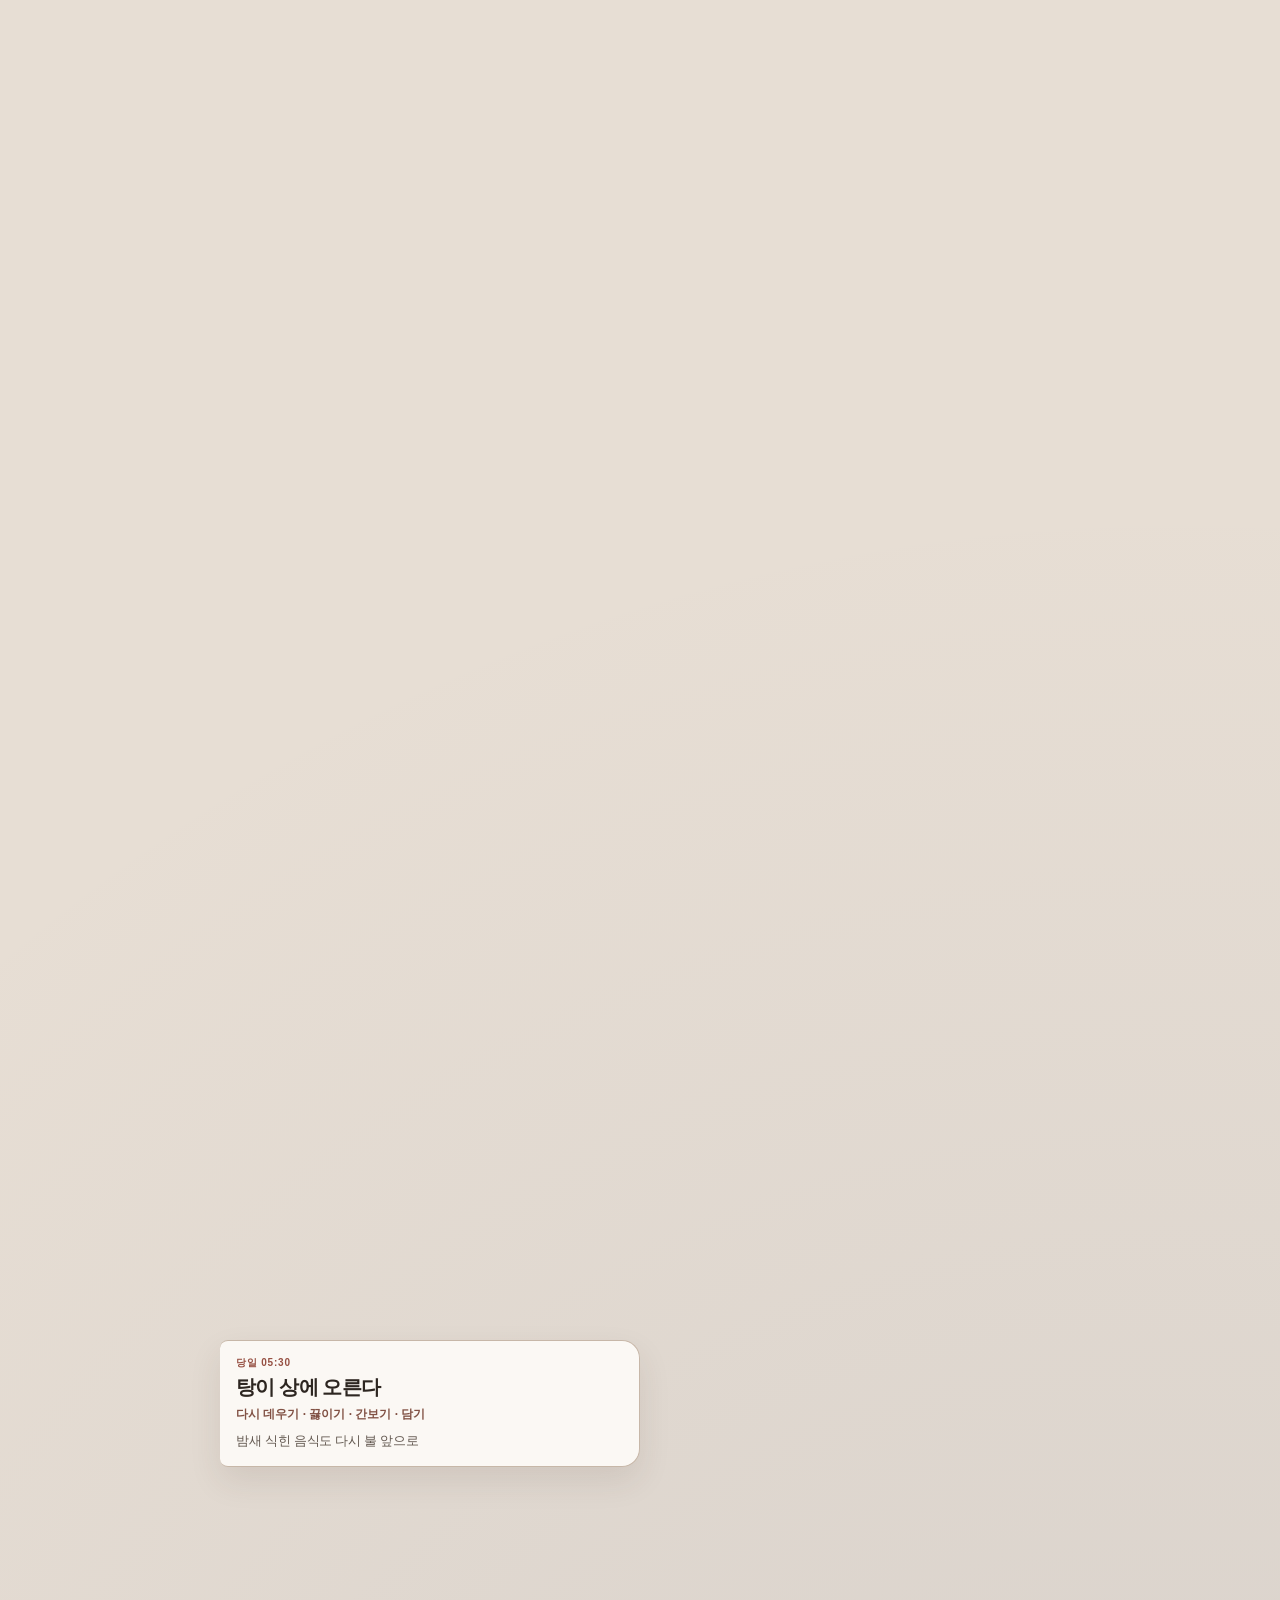
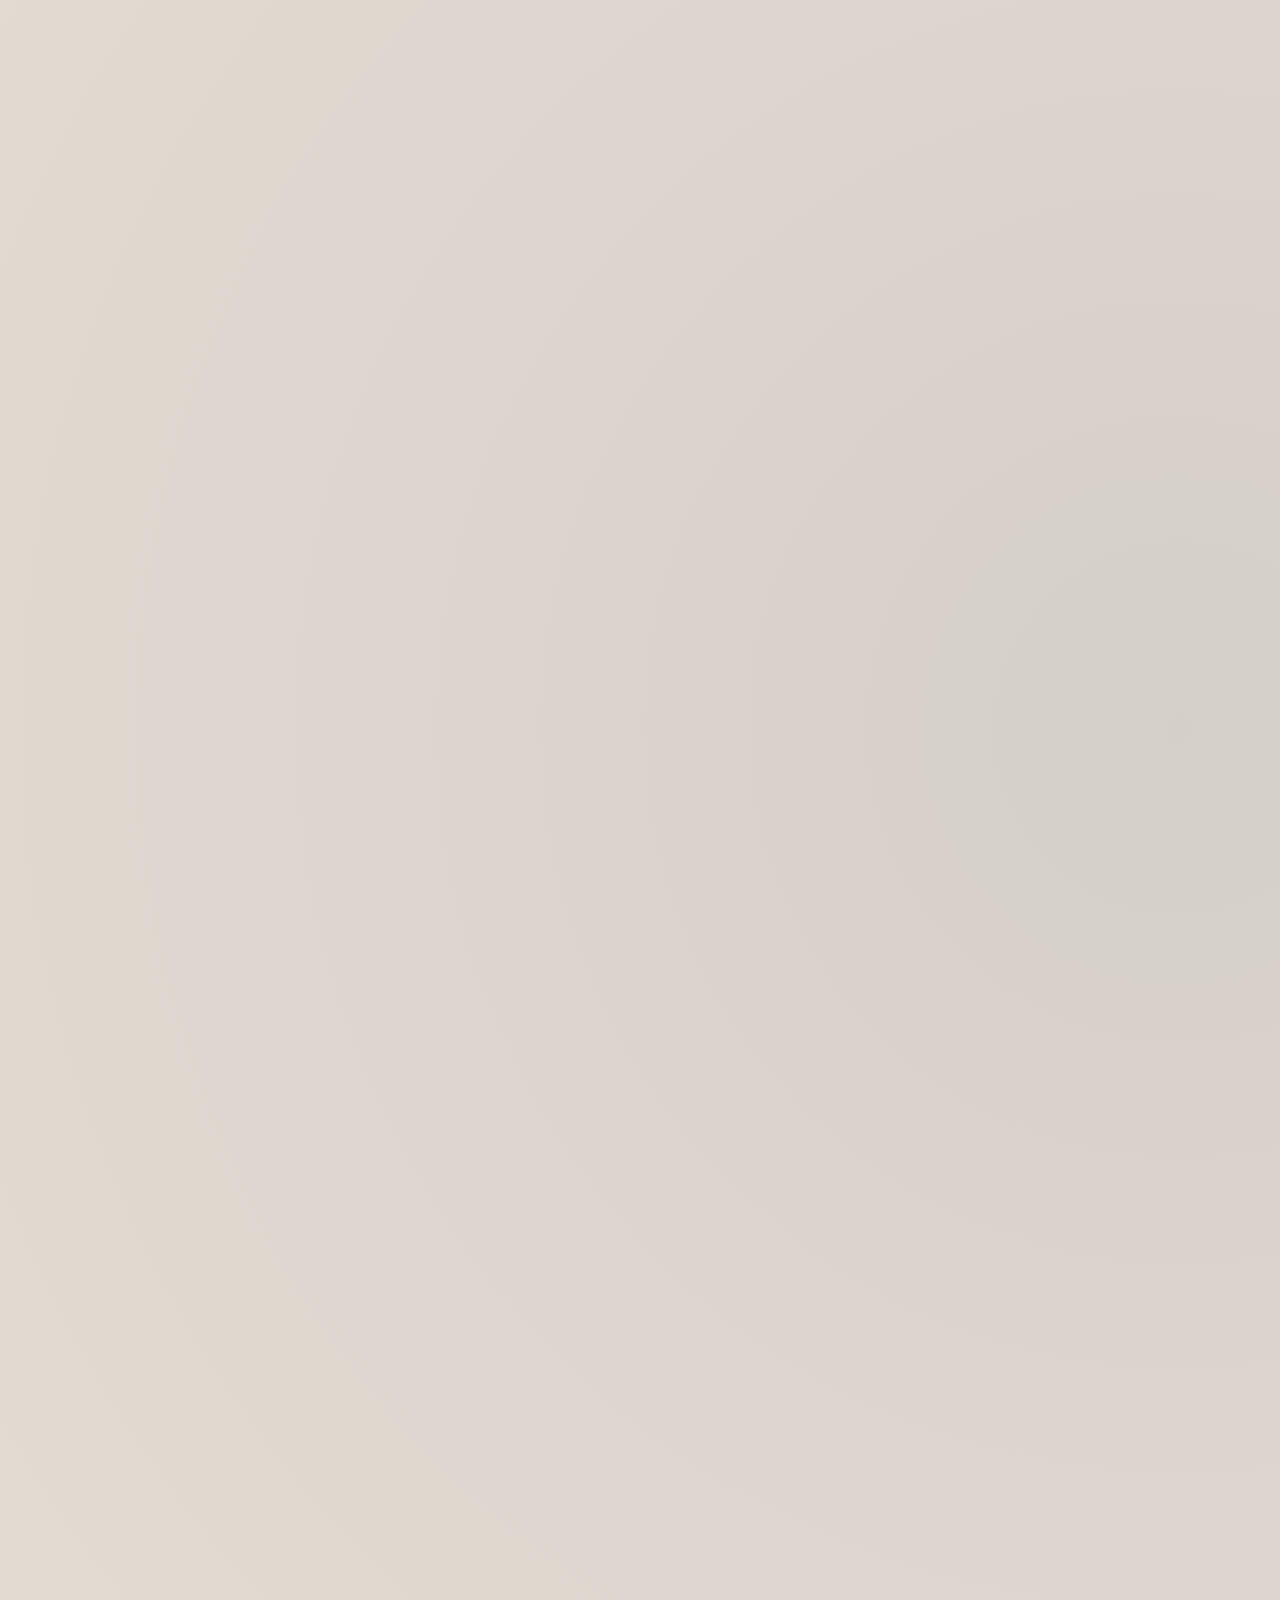
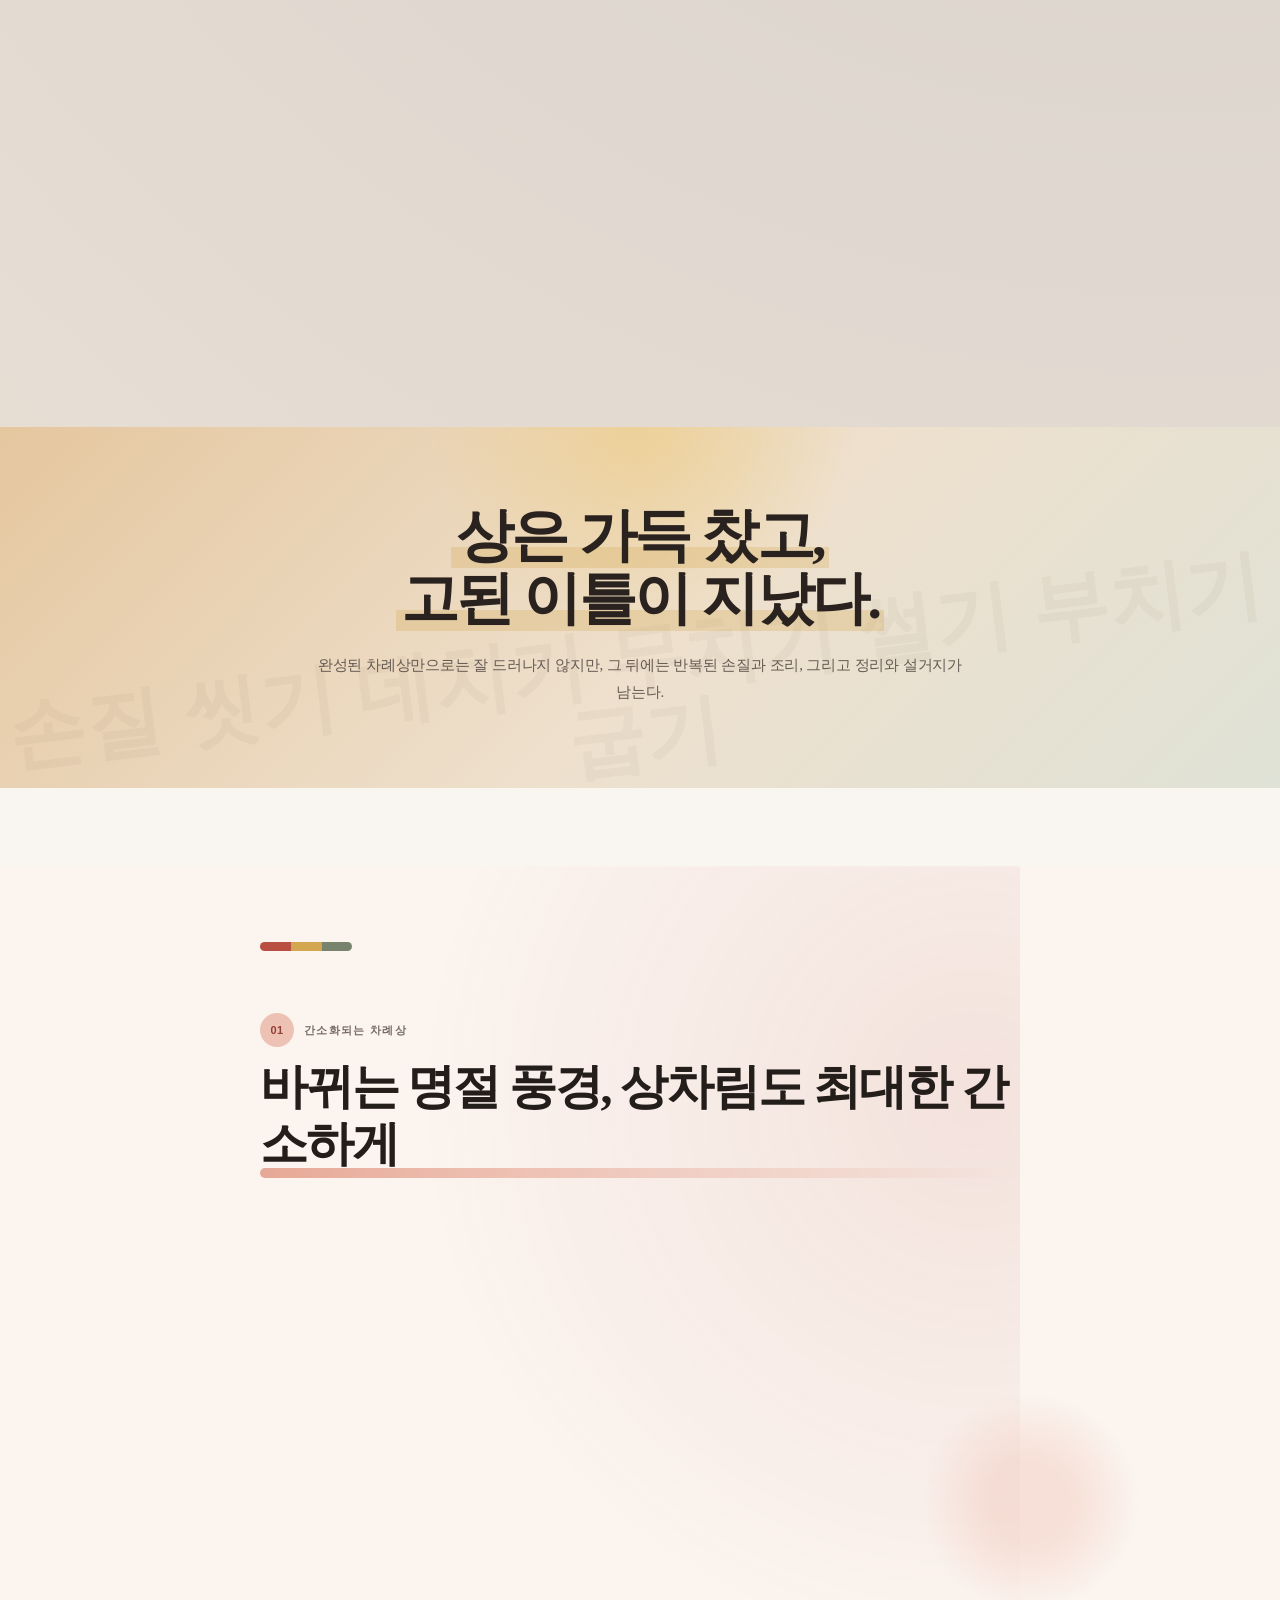
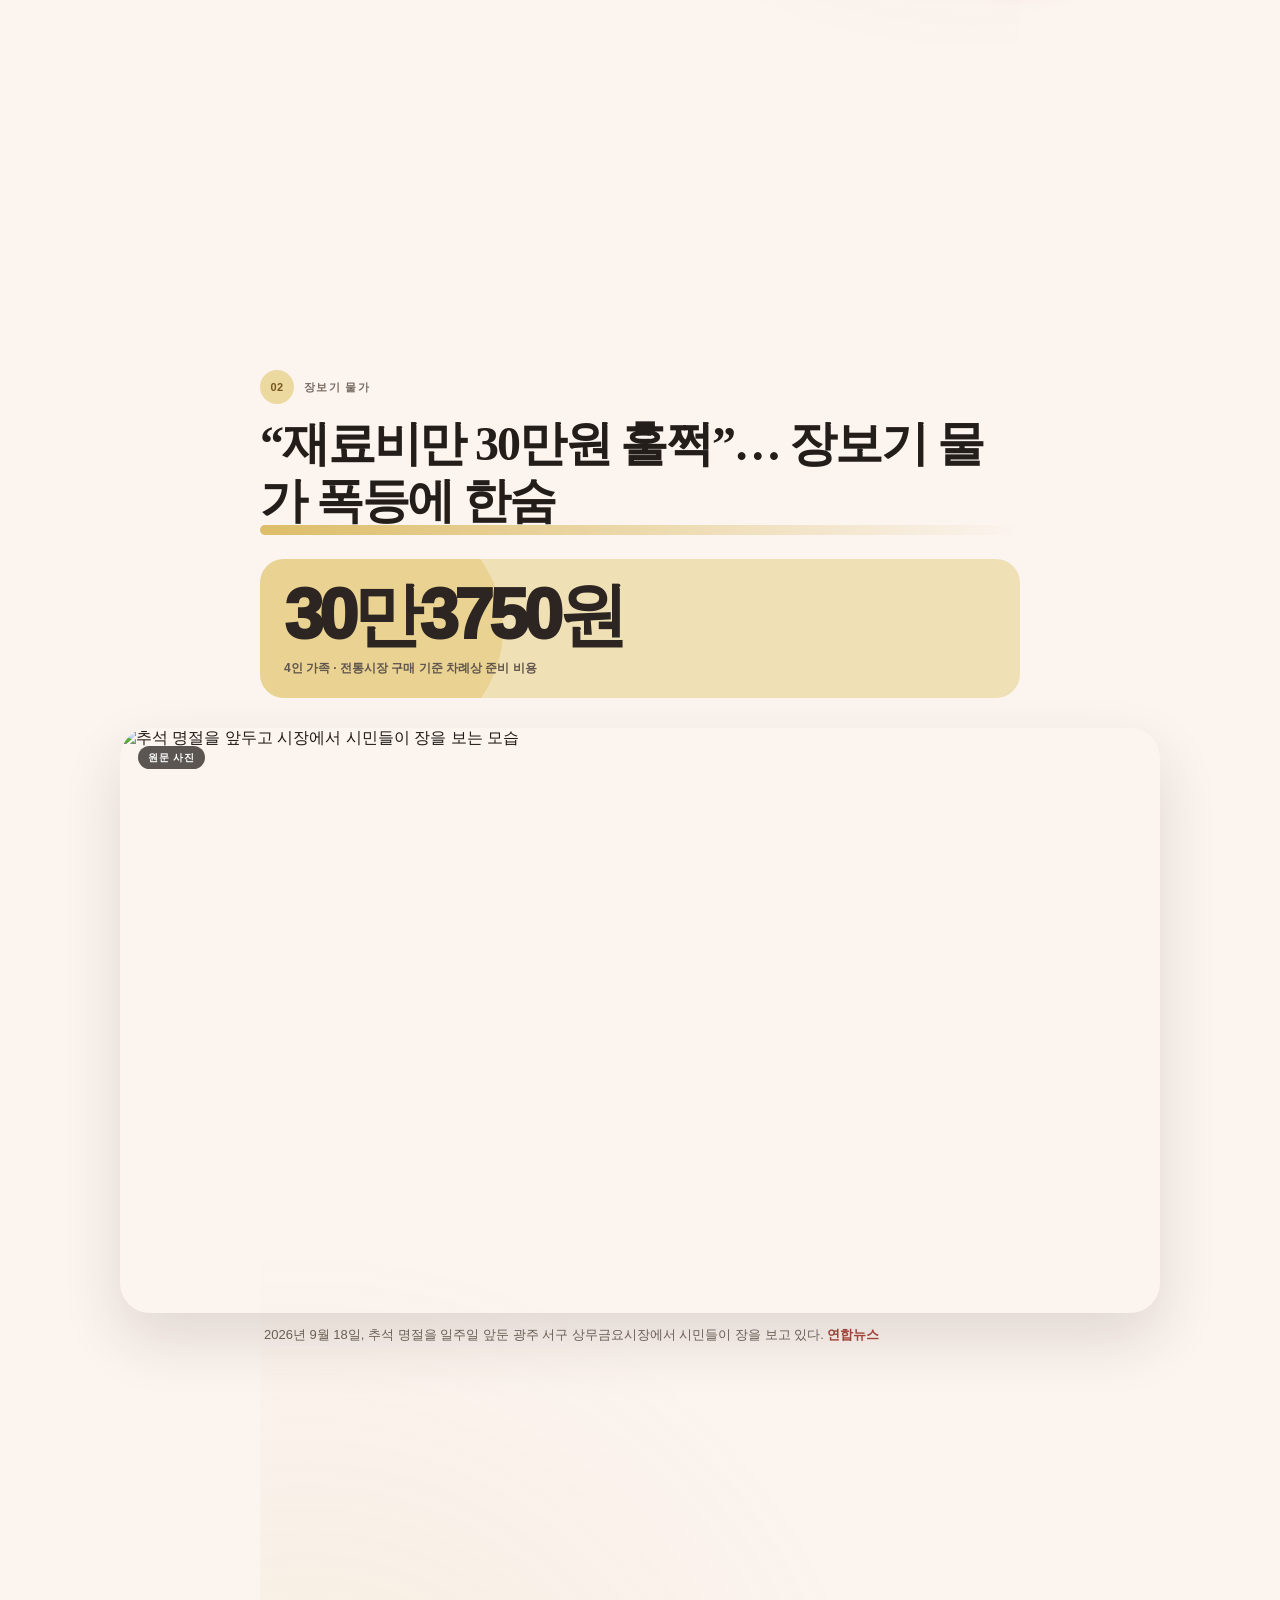
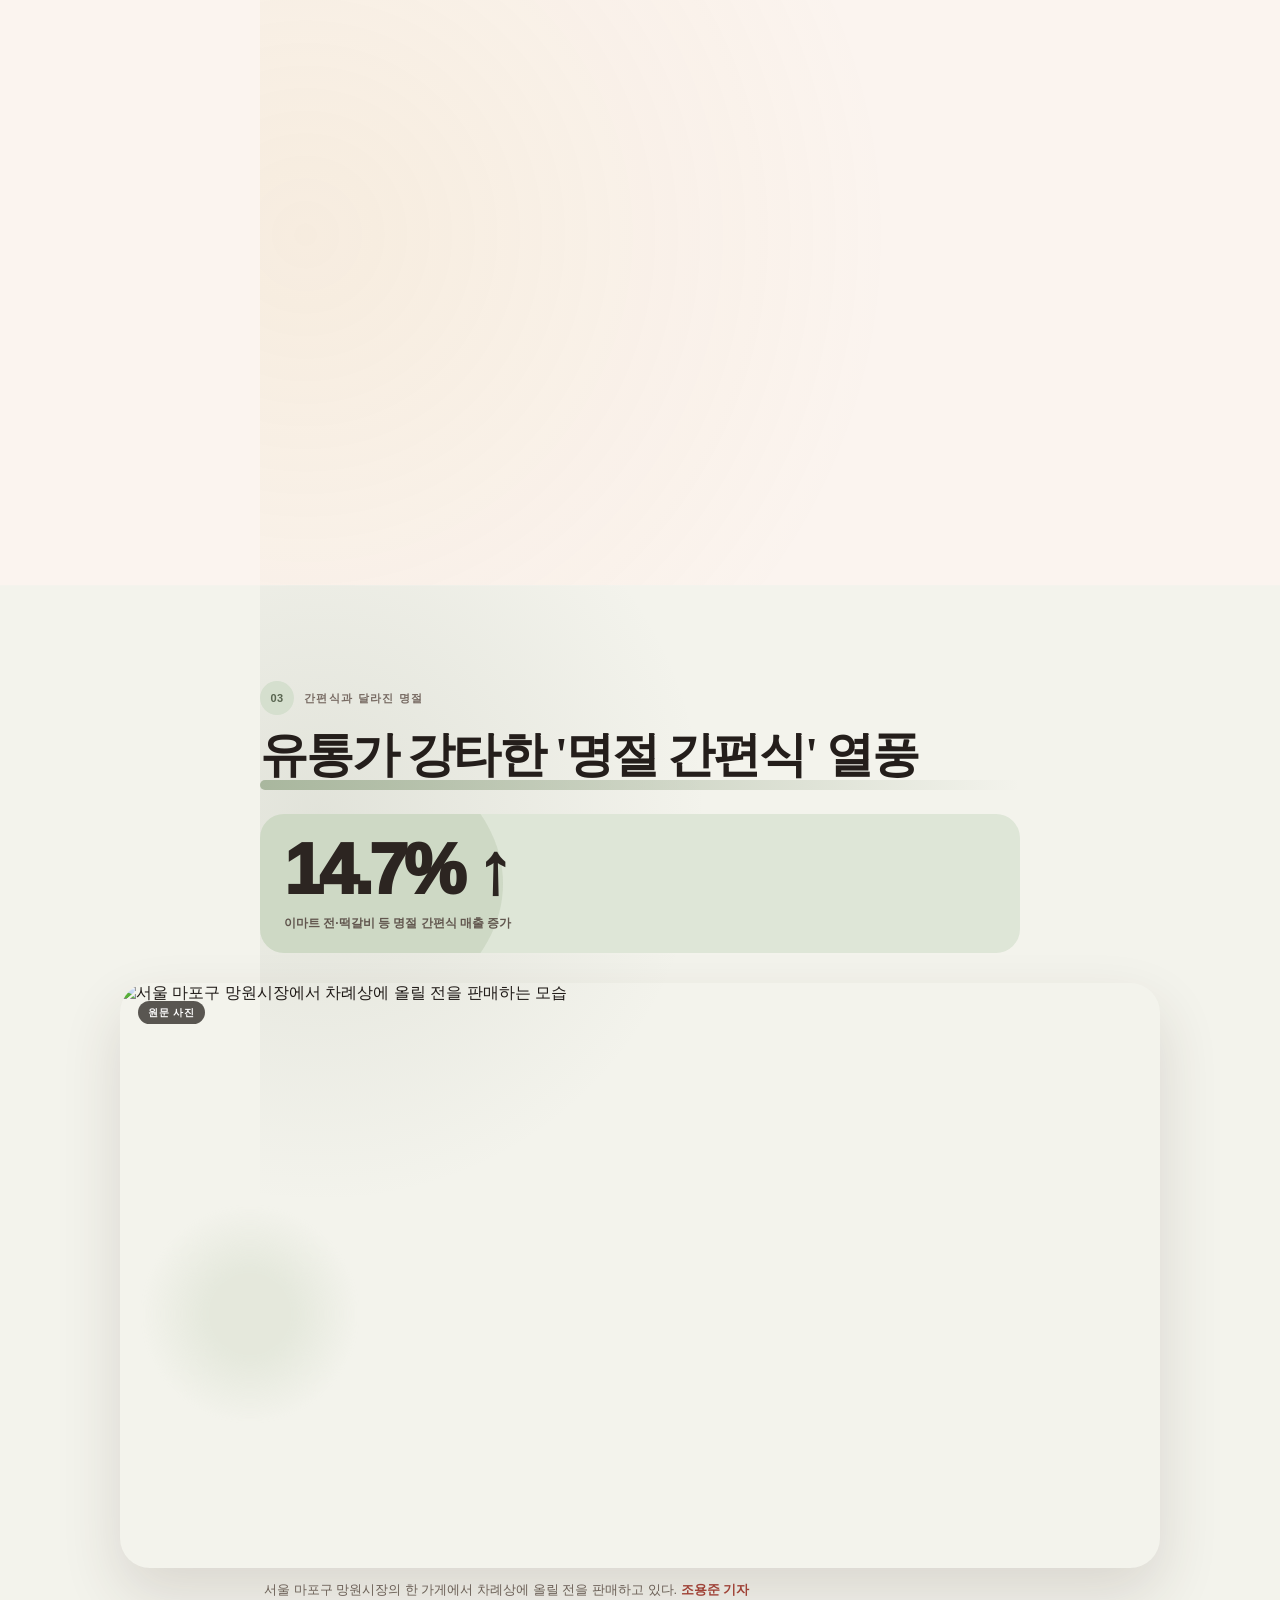
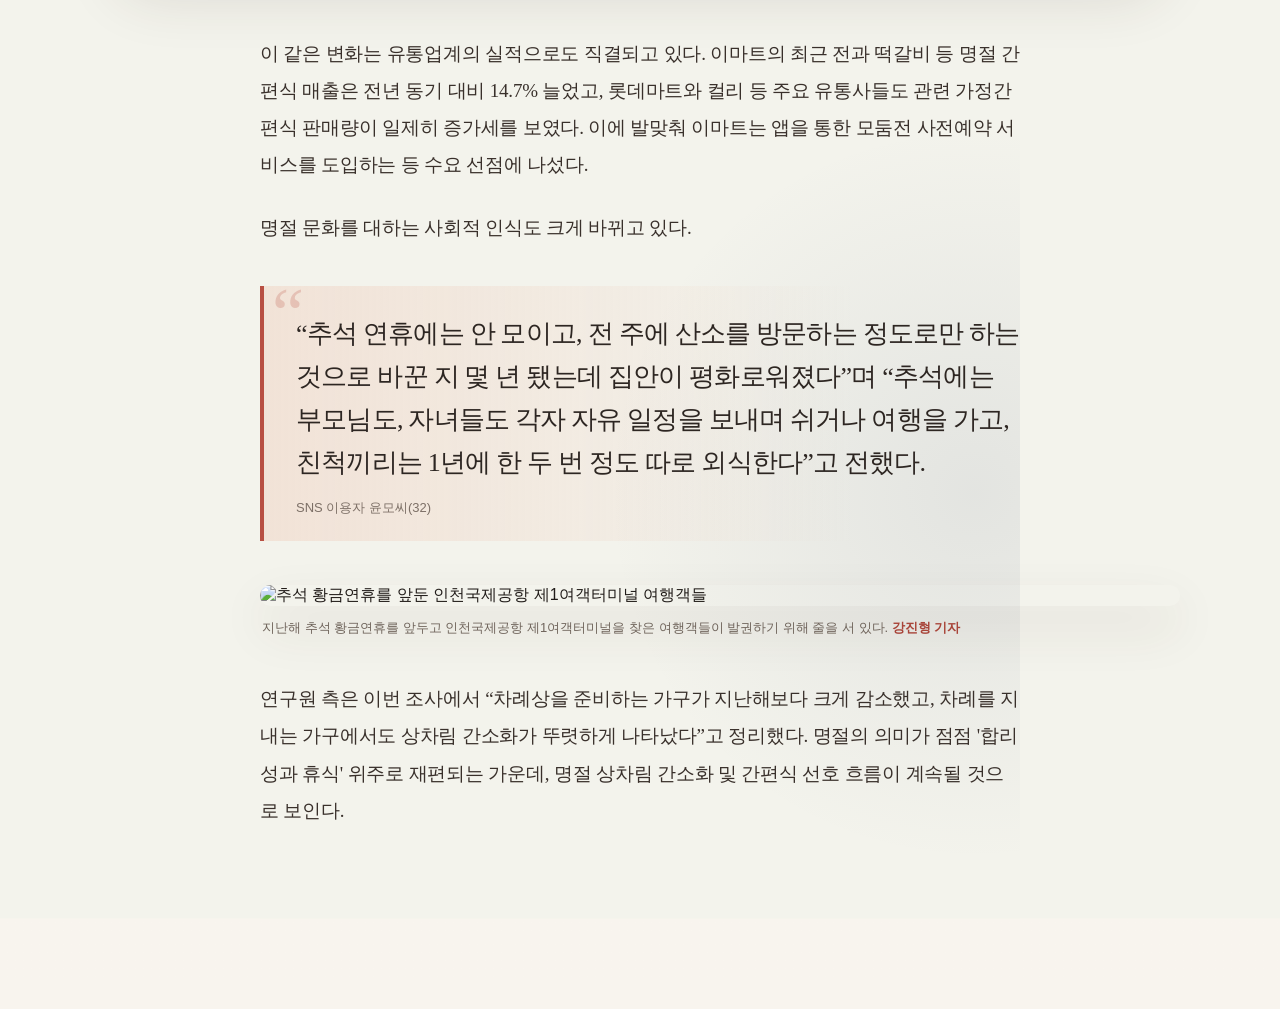
==== commit 23133f2a: "Fix mobile article photo centering after reveal gap patch" ====
--- a/index.html
+++ b/index.html
@@ -1754,6 +1754,72 @@
   }
 }
 
+
+/* ===== MOBILE-PHOTO-CENTER-FIX-20260922 =====
+   Keep reveal gap fix, but restore centering transform for wide article photos.
+*/
+@media(max-width:768px){
+  .motion-zone .display-photo,
+  .motion-ready .motion-zone .display-photo,
+  .motion-ready .motion-zone .display-photo.reveal,
+  .motion-ready .motion-zone .display-photo.figure-reveal,
+  .article-after-interactive .display-photo,
+  .post-interactive .display-photo{
+    position:relative!important;
+    left:50%!important;
+    right:auto!important;
+    width:calc(100vw - 20px)!important;
+    max-width:none!important;
+    margin:22px 0 28px!important;
+    margin-left:0!important;
+    margin-right:0!important;
+    transform:translateX(-50%)!important;
+    opacity:1!important;
+    visibility:visible!important;
+    clip-path:none!important;
+  }
+
+  .motion-zone .display-photo img,
+  .article-after-interactive .display-photo img,
+  .post-interactive .display-photo img{
+    display:block!important;
+    width:100%!important;
+    height:auto!important;
+    max-width:none!important;
+    aspect-ratio:4/3!important;
+    object-fit:cover!important;
+    object-position:center center!important;
+    margin:0!important;
+    transform:none!important;
+    opacity:1!important;
+    visibility:visible!important;
+    border-radius:20px!important;
+  }
+
+  .motion-zone .display-photo figcaption,
+  .article-after-interactive .display-photo figcaption,
+  .post-interactive .display-photo figcaption{
+    display:block!important;
+    width:100%!important;
+    max-width:none!important;
+    margin:10px 0 0!important;
+    padding:0 6px!important;
+    box-sizing:border-box!important;
+    font-size:11px!important;
+    line-height:1.55!important;
+    text-align:left!important;
+    color:#6f645b!important;
+    transform:none!important;
+  }
+
+  .motion-zone .display-photo:before{
+    left:10px!important;
+    right:auto!important;
+    top:10px!important;
+    transform:none!important;
+  }
+}
+
 </style>
 </head>
 <body>
